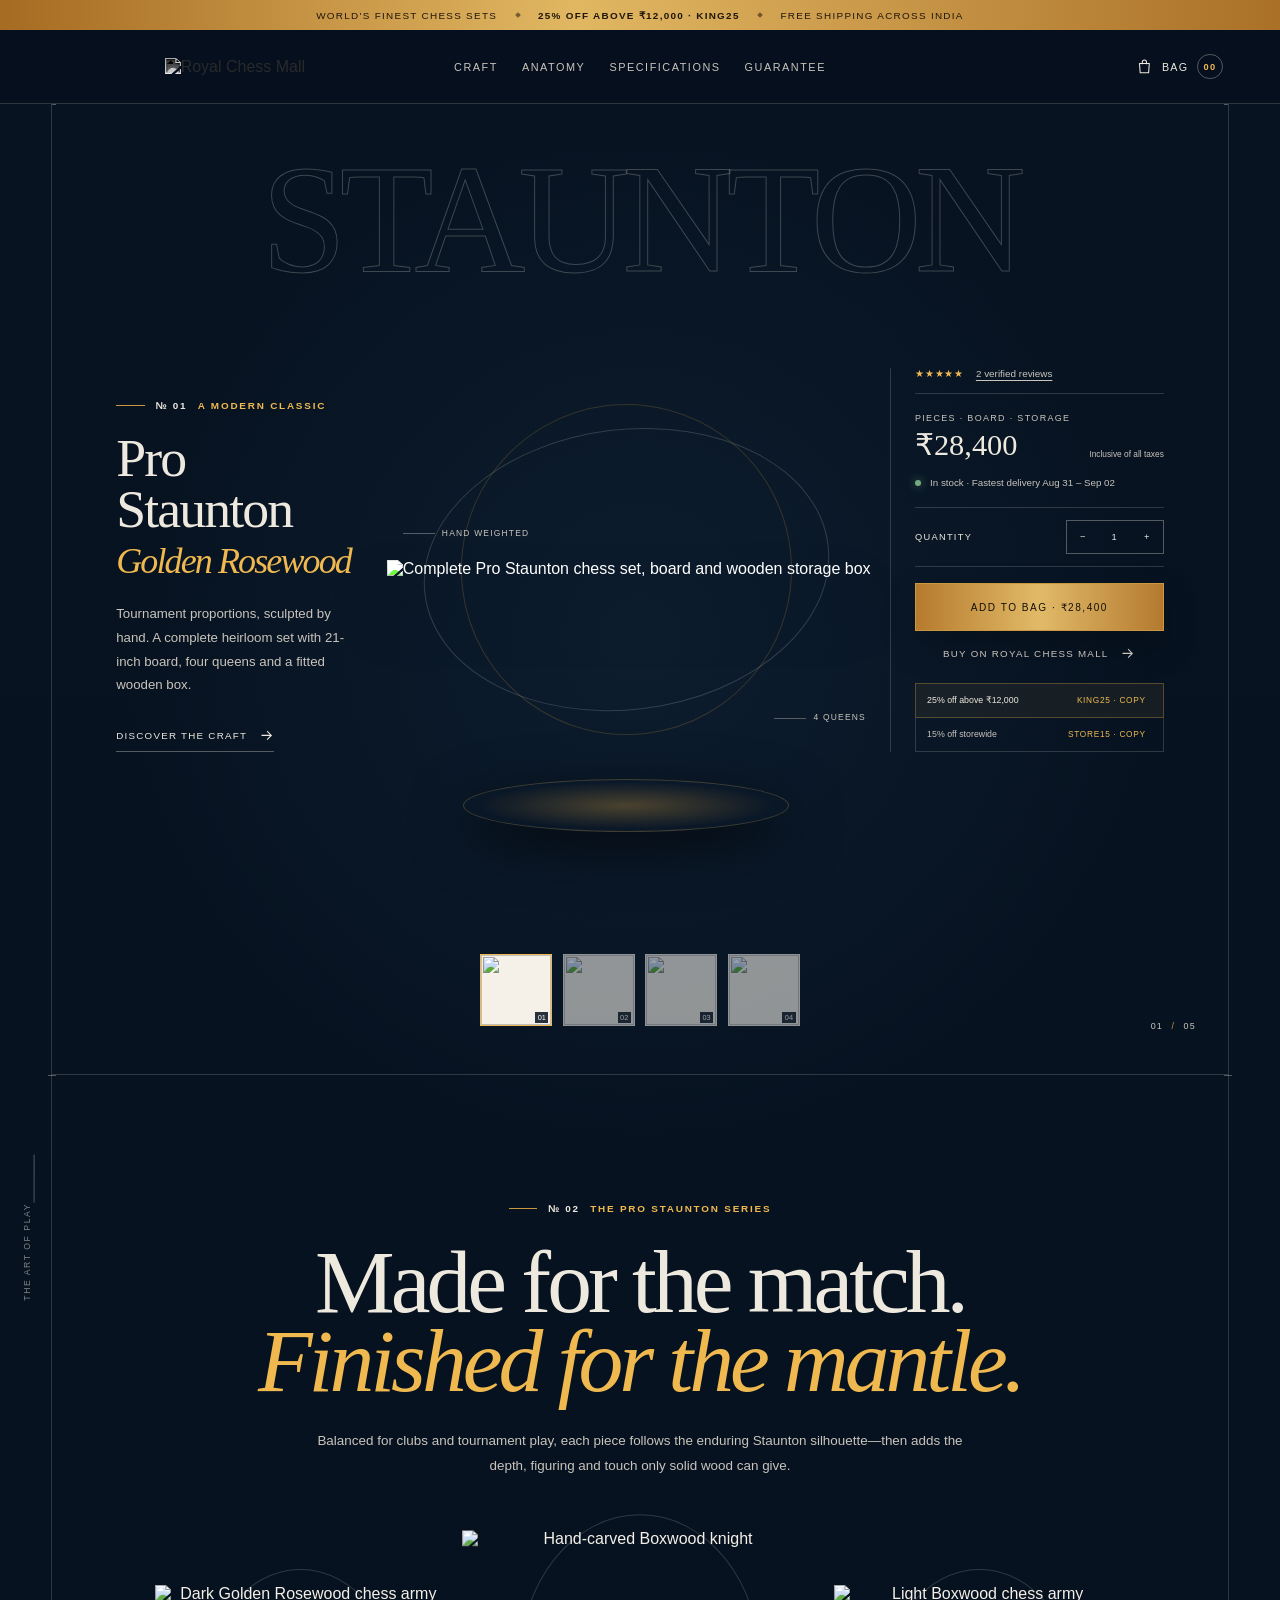
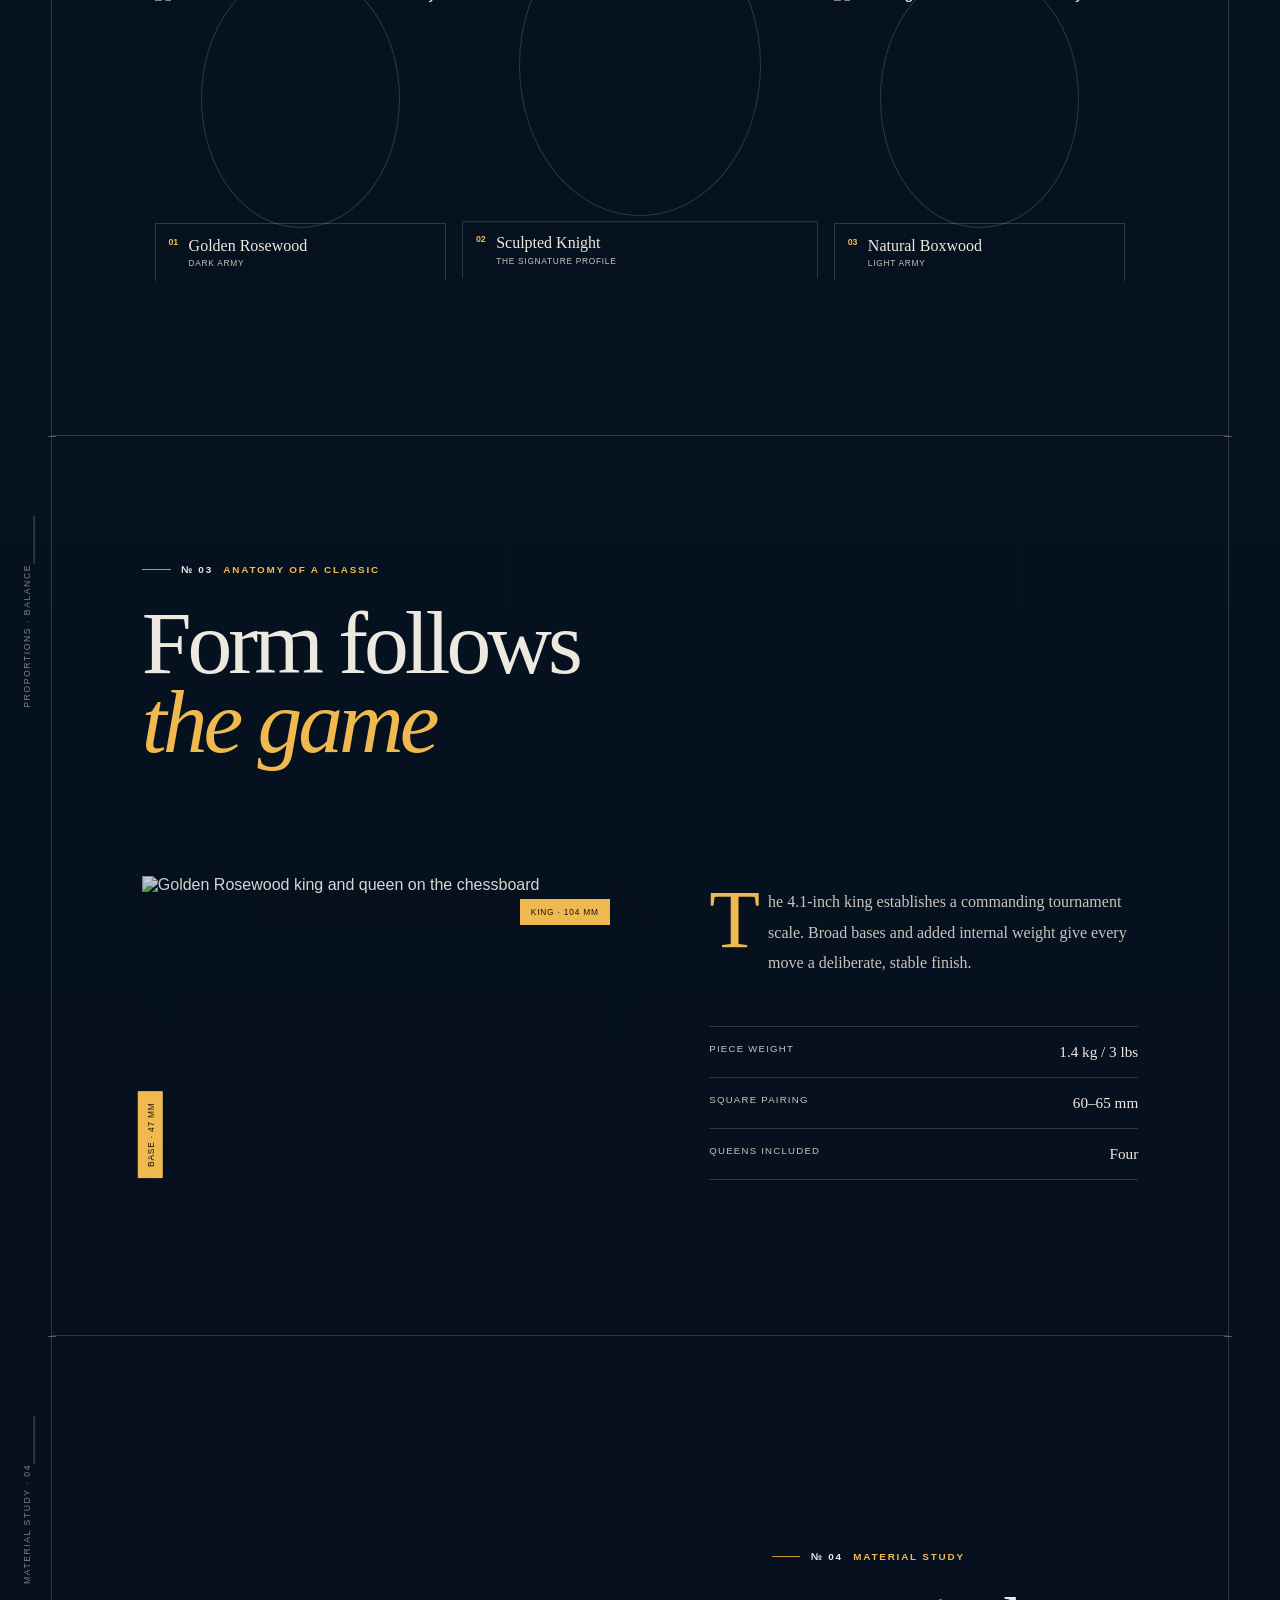
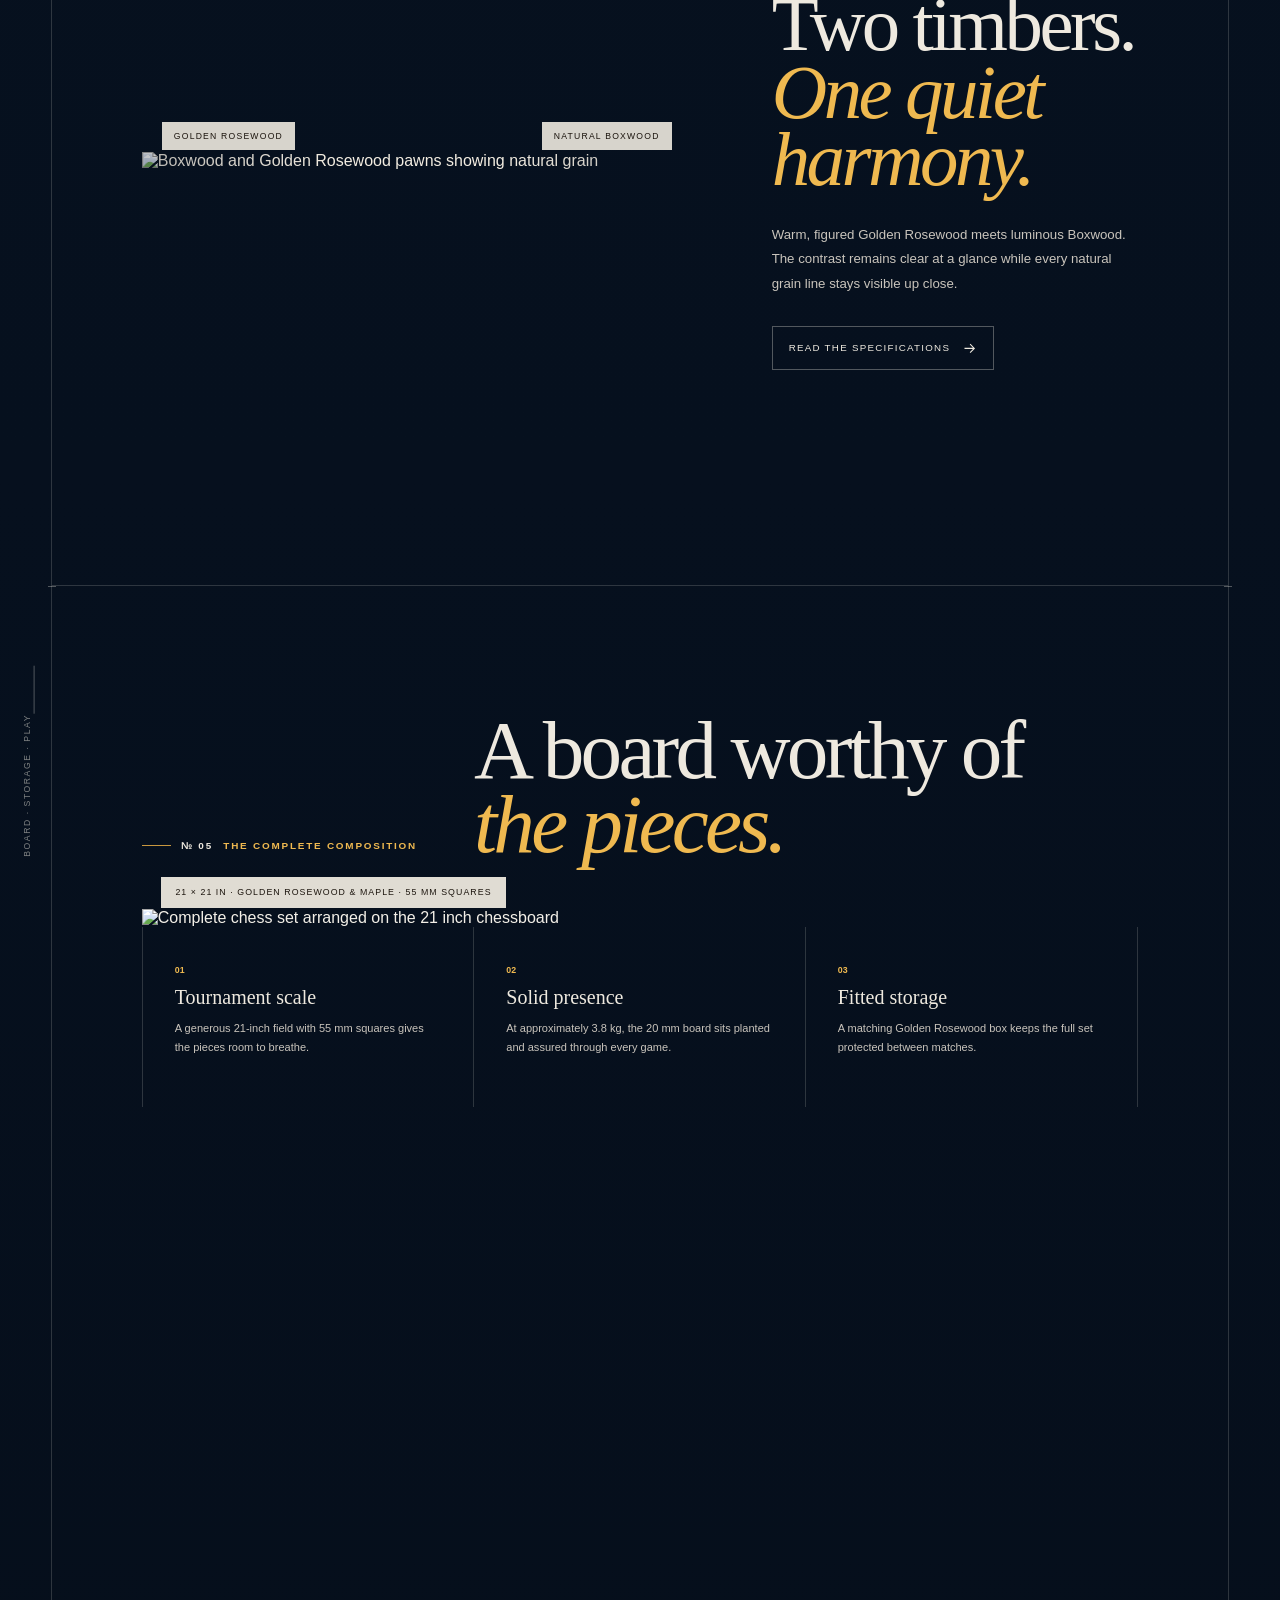
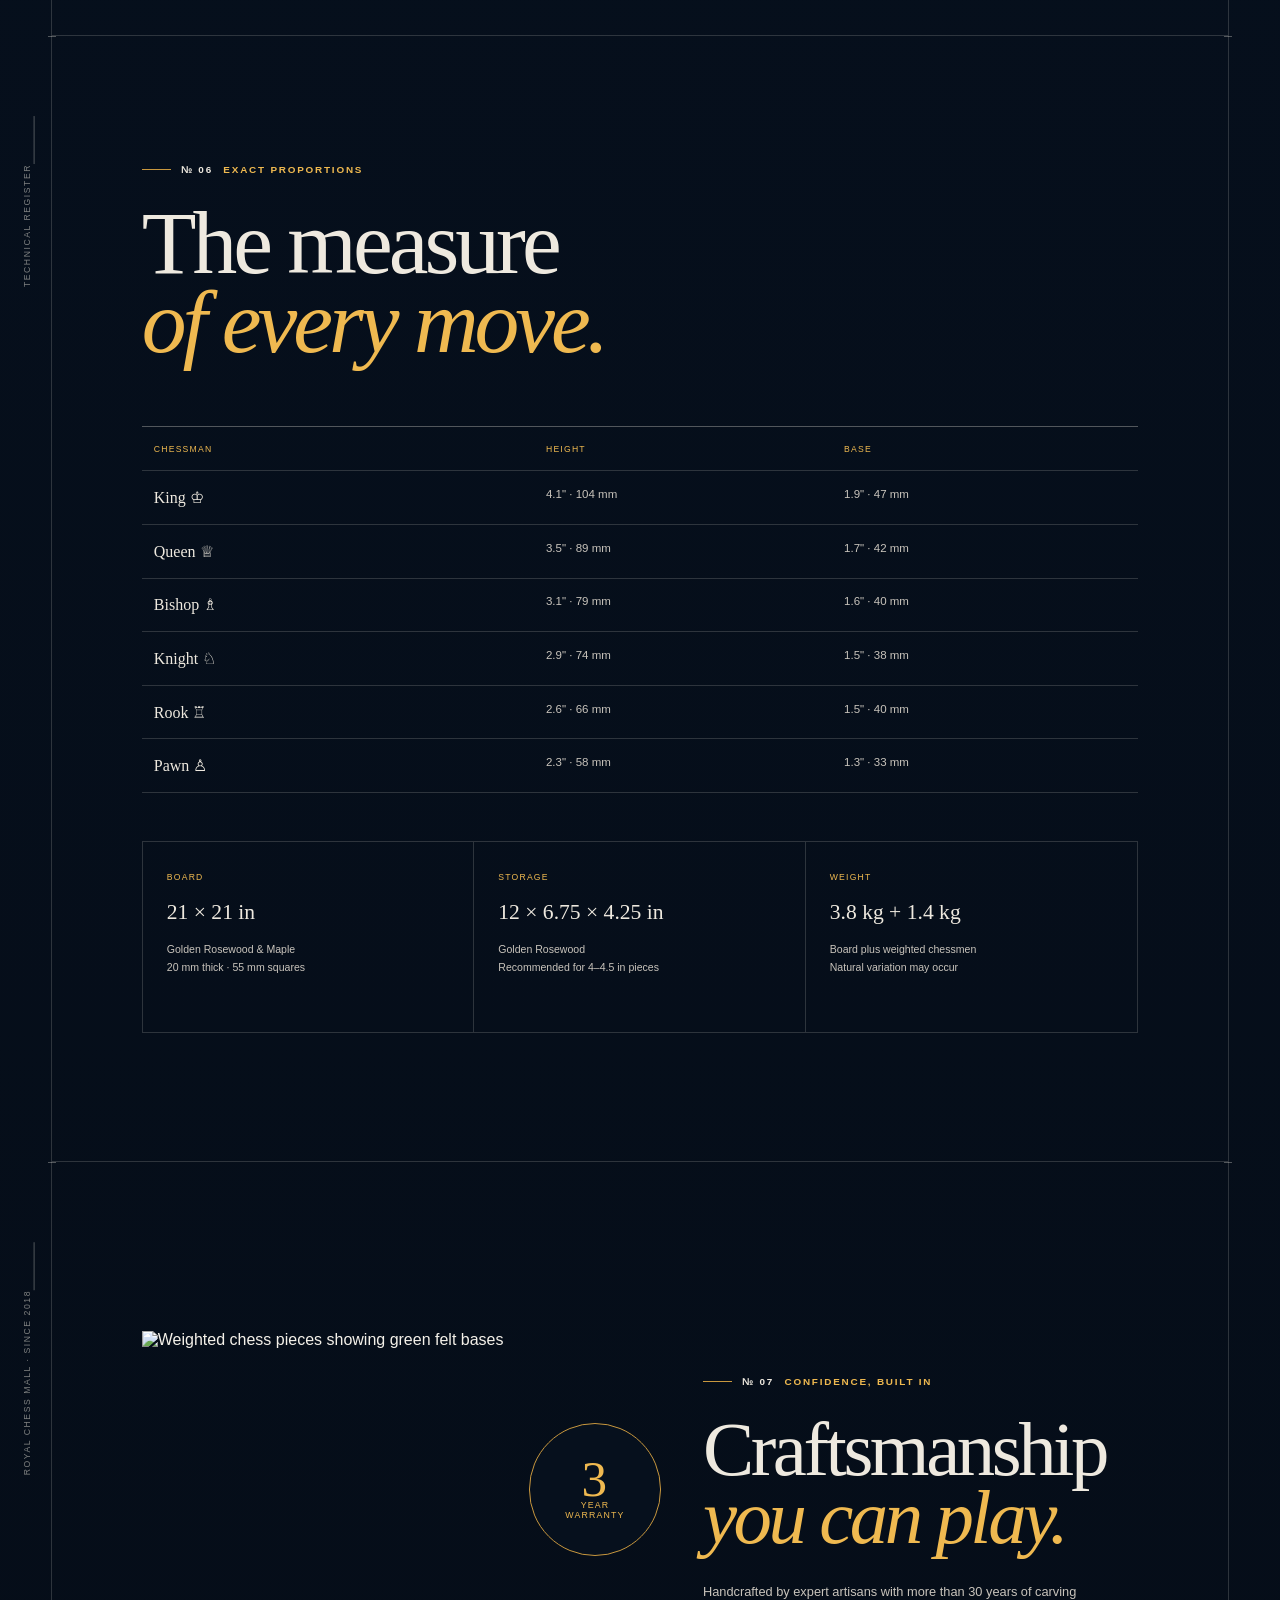
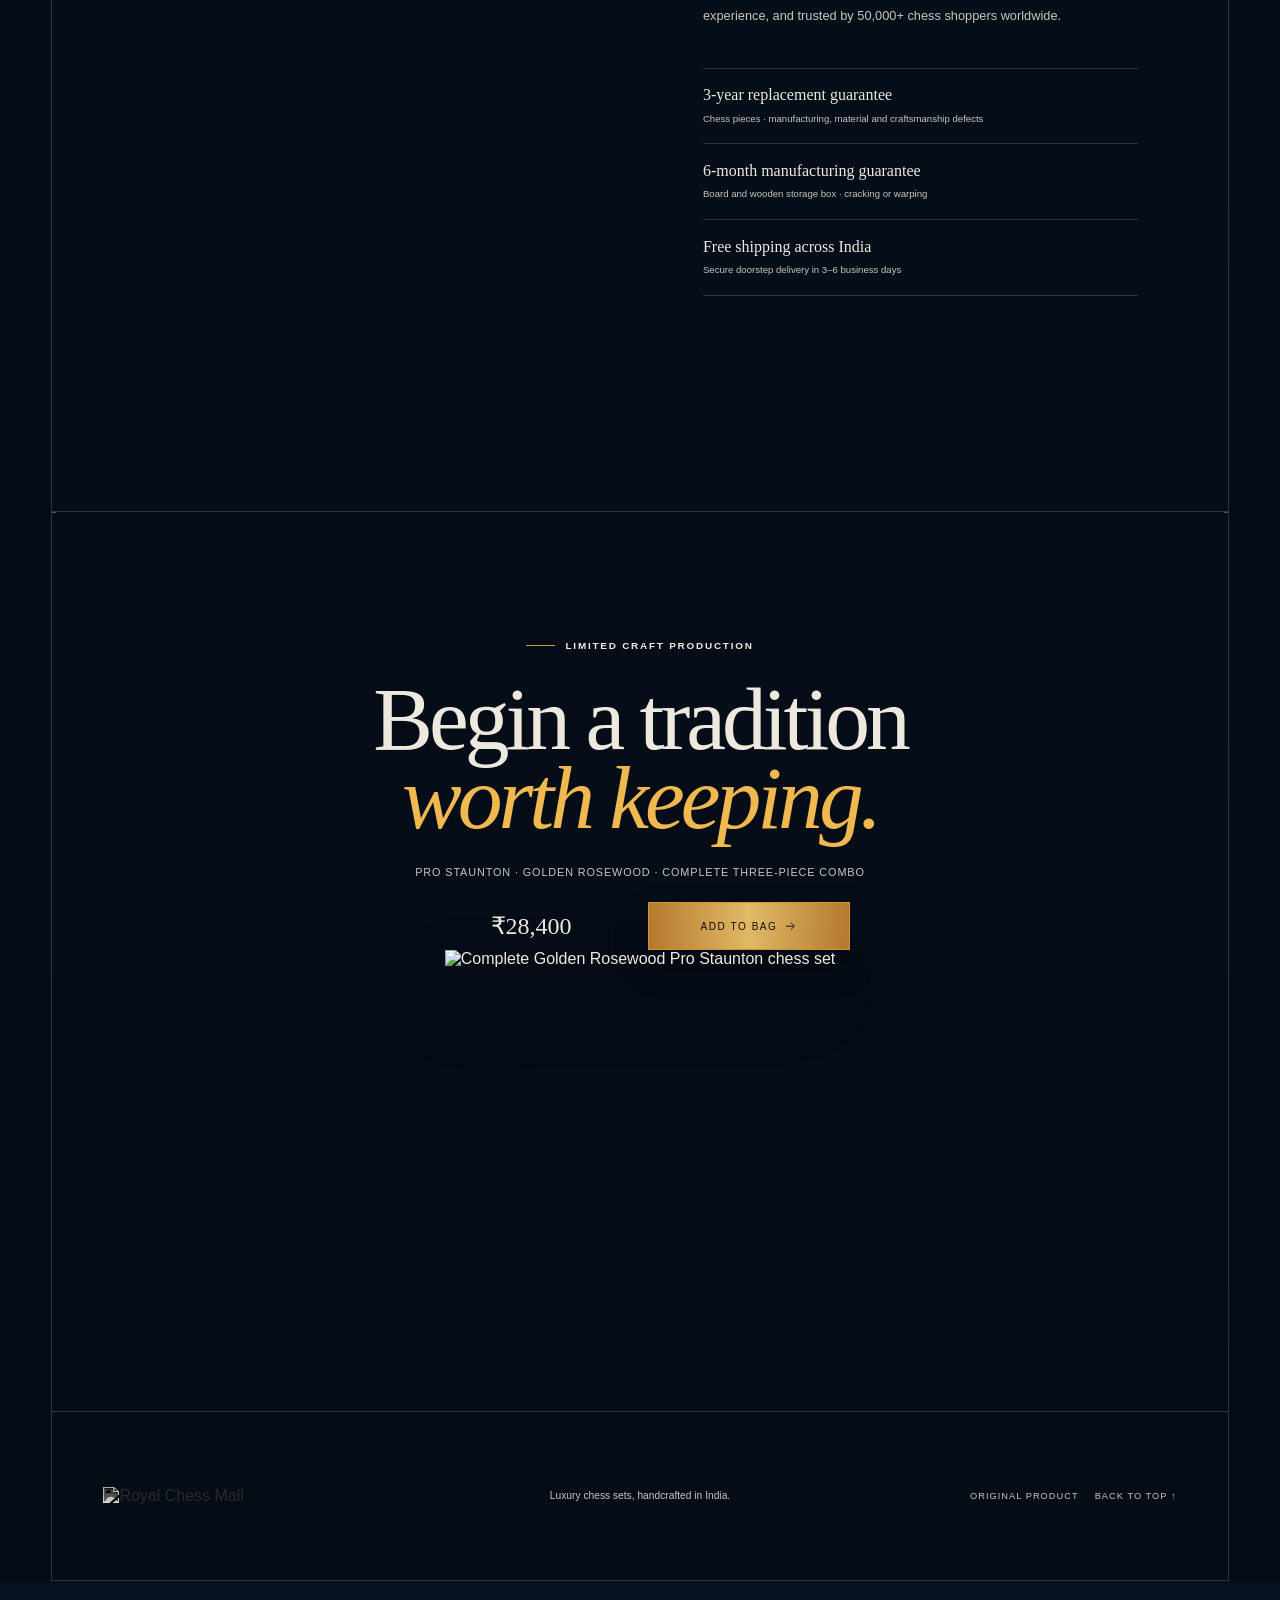
==== royal-chess-pro-staunton/index.html @ b7e224ff "Publish Royal Chess Mall Pro Staunton PDP" ====
<!doctype html>
<html lang="en">
<head>
  <meta charset="utf-8" />
  <meta name="viewport" content="width=device-width, initial-scale=1" />
  <meta name="theme-color" content="#06101e" />
  <meta name="description" content="Explore the 4.1-inch Pro Staunton Golden Rosewood chess set, complete with a 21-inch board and matching wooden storage box." />
  <title>Royal Chess Mall — Pro Staunton PDP</title>
  <link rel="icon" href="https://royalchessmall.in/cdn/shop/files/RCM_CM_Black_300x_without_Tagline_x320.png?v=1754475216" />
  <link rel="stylesheet" href="./style.css" />
</head>
<body><link rel="preload" as="image" href="https://royalchessmall.in/cdn/shop/files/RCM_CM_Black_300x_without_Tagline_x320.png?v=1754475216"/><link rel="preload" as="image" href="https://royalchessmall.in/cdn/shop/files/000_bcf6da76-f0d4-4659-bb63-c9f77da764b0_1800x1800.jpg?v=1757314613"/><link rel="preload" as="image" href="https://royalchessmall.in/cdn/shop/files/0_8064b6ba-6b70-450d-adad-ada65e814c35_1800x1800.jpg?v=1757314613"/><link rel="preload" as="image" href="https://royalchessmall.in/cdn/shop/files/1_e6f4eb4f-ec65-4a94-89a3-6464d44bbf40_1800x1800.jpg?v=1757314613"/><link rel="preload" as="image" href="https://royalchessmall.in/cdn/shop/files/4_9b3078ef-4e6b-4e6c-8568-b50df0fa7dc6_1800x1800.jpg?v=1757314613"/><link rel="preload" as="image" href="https://royalchessmall.in/cdn/shop/files/3_0d47ffba-3173-4c47-99a9-da5671f08fd6_1800x1800.jpg?v=1757314613"/><link rel="preload" as="image" href="https://royalchessmall.in/cdn/shop/files/7_b3a7f1d5-9c52-4dd2-b94d-40ac098f8f34_1800x1800.jpg?v=1757314613"/><link rel="preload" as="image" href="https://royalchessmall.in/cdn/shop/files/6_7d2bd206-f90f-42a3-87f0-4cb2db5abb00_1800x1800.jpg?v=1757314613"/><link rel="preload" as="image" href="https://royalchessmall.in/cdn/shop/files/20_6a907814-16fc-4e29-bf4b-9749544eee07_1800x1800.jpg?v=1757314613"/><main><section aria-label="Notifications alt+T" tabindex="-1" aria-live="polite" aria-relevant="additions text" aria-atomic="false" data-react-aria-top-layer="true"></section><div class="offer-strip"><span>World&#x27;s finest chess sets</span><span class="offer-diamond"></span><strong>25% off above ₹12,000 · KING25</strong><span class="offer-diamond"></span><span>Free shipping across India</span></div><header class="site-header"><button class="icon-button mobile-menu" aria-label="Toggle menu"><svg viewBox="0 0 24 24" aria-hidden="true"><path d="M4 7h16M4 12h16M4 17h16"></path></svg></button><a href="https://royalchessmall.in/collections/best-sellers/products/4-1-pro-staunton-weighted-wooden-chess-pieces-with-21-board-wooden-storage-box-golden-rosewood" target="_blank" rel="noreferrer" class="brand" aria-label="Royal Chess Mall home"><img src="https://royalchessmall.in/cdn/shop/files/RCM_CM_Black_300x_without_Tagline_x320.png?v=1754475216" alt="Royal Chess Mall"/></a><nav class="site-nav" aria-label="Primary navigation"><a href="#craft">Craft</a><a href="#anatomy">Anatomy</a><a href="#specifications">Specifications</a><a href="#guarantee">Guarantee</a></nav><button class="bag-button" aria-label="Bag with 0 items"><svg viewBox="0 0 24 24" aria-hidden="true"><path d="M5 8h14l-1 13H6L5 8Z"></path><path d="M9 9V6a3 3 0 0 1 6 0v3"></path></svg><span>Bag</span><b>00</b></button></header><section class="hero editorial-frame" aria-labelledby="product-title"><div class="vertical-label">Pro Staunton · Series 4.1</div><div class="hero-word" aria-hidden="true">STAUNTON</div><div class="hero-left" data-reveal="true"><p class="eyebrow"><span>№ 01</span> A modern classic</p><h1 id="product-title">Pro Staunton<em>Golden Rosewood</em></h1><p class="hero-intro">Tournament proportions, sculpted by hand. A complete heirloom set with 21-inch board, four queens and a fitted wooden box.</p><a class="text-link" href="#craft">Discover the craft <svg viewBox="0 0 24 24" aria-hidden="true"><path d="M5 12h13M13 6l6 6-6 6"></path></svg></a></div><div class="hero-stage" data-reveal="true"><div class="orbit orbit-one"></div><div class="orbit orbit-two"></div><img class="hero-product" src="https://royalchessmall.in/cdn/shop/files/000_bcf6da76-f0d4-4659-bb63-c9f77da764b0_1800x1800.jpg?v=1757314613" alt="Complete Pro Staunton chess set, board and wooden storage box"/><div class="stage-disc"></div><div class="hero-marker marker-a">Hand weighted</div><div class="hero-marker marker-b">4 queens</div></div><aside class="buy-panel" data-reveal="true"><div class="rating-row"><span>★★★★★</span><a href="#guarantee">2 verified reviews</a></div><p class="product-kicker">Pieces · Board · Storage</p><div class="price-row"><strong>₹28,400</strong><span>Inclusive of all taxes</span></div><p class="delivery-note"><i></i> In stock · Fastest delivery Aug 31 – Sep 02</p><div class="quantity-row"><span>Quantity</span><div class="stepper" aria-label="Quantity selector"><button aria-label="Decrease quantity">−</button><output aria-live="polite">1</output><button aria-label="Increase quantity">+</button></div></div><button data-slot="button" data-variant="default" data-size="default" class="inline-flex shrink-0 items-center justify-center gap-2 rounded-md text-sm font-medium whitespace-nowrap transition-all outline-none focus-visible:border-ring focus-visible:ring-[3px] focus-visible:ring-ring/50 disabled:pointer-events-none disabled:opacity-50 aria-invalid:border-destructive aria-invalid:ring-destructive/20 dark:aria-invalid:ring-destructive/40 [&amp;_svg]:pointer-events-none [&amp;_svg]:shrink-0 [&amp;_svg:not([class*=&#x27;size-&#x27;])]:size-4 bg-primary text-primary-foreground hover:bg-primary/90 h-9 px-4 py-2 has-[&gt;svg]:px-3 add-button">Add to bag · ₹28,400</button><a class="buy-now" href="https://royalchessmall.in/collections/best-sellers/products/4-1-pro-staunton-weighted-wooden-chess-pieces-with-21-board-wooden-storage-box-golden-rosewood" target="_blank" rel="noreferrer">Buy on Royal Chess Mall <svg viewBox="0 0 24 24" aria-hidden="true"><path d="M5 12h13M13 6l6 6-6 6"></path></svg></a><div class="offer-card"><span>25% off above ₹12,000</span><button>KING25 · Copy</button></div><div class="offer-card muted"><span>15% off storewide</span><button>STORE15 · Copy</button></div></aside><div class="gallery-rail" data-reveal="true"><button class="gallery-thumb active" aria-label="View image 1" aria-pressed="true"><img src="https://royalchessmall.in/cdn/shop/files/000_bcf6da76-f0d4-4659-bb63-c9f77da764b0_1800x1800.jpg?v=1757314613" alt=""/><span>01</span></button><button class="gallery-thumb" aria-label="View image 2" aria-pressed="false"><img src="https://royalchessmall.in/cdn/shop/files/0_8064b6ba-6b70-450d-adad-ada65e814c35_1800x1800.jpg?v=1757314613" alt=""/><span>02</span></button><button class="gallery-thumb" aria-label="View image 3" aria-pressed="false"><img src="https://royalchessmall.in/cdn/shop/files/1_e6f4eb4f-ec65-4a94-89a3-6464d44bbf40_1800x1800.jpg?v=1757314613" alt=""/><span>03</span></button><button class="gallery-thumb" aria-label="View image 4" aria-pressed="false"><img src="https://royalchessmall.in/cdn/shop/files/4_9b3078ef-4e6b-4e6c-8568-b50df0fa7dc6_1800x1800.jpg?v=1757314613" alt=""/><span>04</span></button></div><div class="hero-index">01 <span>/</span> 05</div></section><section class="statement-section editorial-frame" id="craft"><div class="vertical-label">The Art of Play</div><p class="eyebrow centered" data-reveal="true"><span>№ 02</span> The Pro Staunton Series</p><h2 data-reveal="true">Made for the match.<br/><em>Finished for the mantle.</em></h2><p class="statement-copy" data-reveal="true">Balanced for clubs and tournament play, each piece follows the enduring Staunton silhouette—then adds the depth, figuring and touch only solid wood can give.</p><div class="piece-triptych" data-reveal="true"><figure><img src="https://royalchessmall.in/cdn/shop/files/0_8064b6ba-6b70-450d-adad-ada65e814c35_1800x1800.jpg?v=1757314613" alt="Dark Golden Rosewood chess army"/><figcaption><b>01</b><span>Golden Rosewood</span><small>Dark army</small></figcaption></figure><figure class="featured"><img src="https://royalchessmall.in/cdn/shop/files/3_0d47ffba-3173-4c47-99a9-da5671f08fd6_1800x1800.jpg?v=1757314613" alt="Hand-carved Boxwood knight"/><figcaption><b>02</b><span>Sculpted Knight</span><small>The signature profile</small></figcaption></figure><figure><img src="https://royalchessmall.in/cdn/shop/files/1_e6f4eb4f-ec65-4a94-89a3-6464d44bbf40_1800x1800.jpg?v=1757314613" alt="Light Boxwood chess army"/><figcaption><b>03</b><span>Natural Boxwood</span><small>Light army</small></figcaption></figure></div></section><section class="anatomy-section editorial-frame" id="anatomy"><div class="vertical-label">Proportions · Balance</div><div class="section-title" data-reveal="true"><p class="eyebrow"><span>№ 03</span> Anatomy of a classic</p><h2>Form follows <em>the game</em></h2></div><div class="anatomy-visual" data-reveal="true"><img src="https://royalchessmall.in/cdn/shop/files/7_b3a7f1d5-9c52-4dd2-b94d-40ac098f8f34_1800x1800.jpg?v=1757314613" alt="Golden Rosewood king and queen on the chessboard"/><span class="measure measure-top">King · 104 mm</span><span class="measure measure-side">Base · 47 mm</span></div><div class="anatomy-copy" data-reveal="true"><p class="drop-cap">The 4.1-inch king establishes a commanding tournament scale. Broad bases and added internal weight give every move a deliberate, stable finish.</p><dl><div><dt>Piece weight</dt><dd>1.4 kg / 3 lbs</dd></div><div><dt>Square pairing</dt><dd>60–65 mm</dd></div><div><dt>Queens included</dt><dd>Four</dd></div></dl></div></section><section class="material-section editorial-frame"><div class="vertical-label">Material Study · 04</div><div class="material-image" data-reveal="true"><img src="https://royalchessmall.in/cdn/shop/files/6_7d2bd206-f90f-42a3-87f0-4cb2db5abb00_1800x1800.jpg?v=1757314613" alt="Boxwood and Golden Rosewood pawns showing natural grain"/><span>Golden Rosewood</span><span>Natural Boxwood</span></div><div class="material-copy" data-reveal="true"><p class="eyebrow"><span>№ 04</span> Material study</p><h2>Two timbers.<br/><em>One quiet harmony.</em></h2><p>Warm, figured Golden Rosewood meets luminous Boxwood. The contrast remains clear at a glance while every natural grain line stays visible up close.</p><a href="#specifications" class="outline-link">Read the specifications <svg viewBox="0 0 24 24" aria-hidden="true"><path d="M5 12h13M13 6l6 6-6 6"></path></svg></a></div></section><section class="board-section editorial-frame"><div class="vertical-label">Board · Storage · Play</div><div class="board-heading" data-reveal="true"><p class="eyebrow"><span>№ 05</span> The complete composition</p><h2>A board worthy of <em>the pieces.</em></h2></div><figure class="board-visual" data-reveal="true"><img src="https://royalchessmall.in/cdn/shop/files/4_9b3078ef-4e6b-4e6c-8568-b50df0fa7dc6_1800x1800.jpg?v=1757314613" alt="Complete chess set arranged on the 21 inch chessboard"/><figcaption>21 × 21 in · Golden Rosewood &amp; Maple · 55 mm squares</figcaption></figure><div class="board-notes" data-reveal="true"><article><b>01</b><h3>Tournament scale</h3><p>A generous 21-inch field with 55 mm squares gives the pieces room to breathe.</p></article><article><b>02</b><h3>Solid presence</h3><p>At approximately 3.8 kg, the 20 mm board sits planted and assured through every game.</p></article><article><b>03</b><h3>Fitted storage</h3><p>A matching Golden Rosewood box keeps the full set protected between matches.</p></article></div></section><section class="spec-section editorial-frame" id="specifications"><div class="vertical-label">Technical Register</div><div class="section-title" data-reveal="true"><p class="eyebrow"><span>№ 06</span> Exact proportions</p><h2>The measure<br/><em>of every move.</em></h2></div><div class="dimension-table" data-reveal="true"><div class="table-row table-head"><span>Chessman</span><span>Height</span><span>Base</span></div><div class="table-row"><strong>King ♔</strong><span>4.1&quot; · 104 mm</span><span>1.9&quot; · 47 mm</span></div><div class="table-row"><strong>Queen ♕</strong><span>3.5&quot; · 89 mm</span><span>1.7&quot; · 42 mm</span></div><div class="table-row"><strong>Bishop ♗</strong><span>3.1&quot; · 79 mm</span><span>1.6&quot; · 40 mm</span></div><div class="table-row"><strong>Knight ♘</strong><span>2.9&quot; · 74 mm</span><span>1.5&quot; · 38 mm</span></div><div class="table-row"><strong>Rook ♖</strong><span>2.6&quot; · 66 mm</span><span>1.5&quot; · 40 mm</span></div><div class="table-row"><strong>Pawn ♙</strong><span>2.3&quot; · 58 mm</span><span>1.3&quot; · 33 mm</span></div></div><div class="spec-cards" data-reveal="true"><article><span>Board</span><strong>21 × 21 in</strong><p>Golden Rosewood &amp; Maple<br/>20 mm thick · 55 mm squares</p></article><article><span>Storage</span><strong>12 × 6.75 × 4.25 in</strong><p>Golden Rosewood<br/>Recommended for 4–4.5 in pieces</p></article><article><span>Weight</span><strong>3.8 kg + 1.4 kg</strong><p>Board plus weighted chessmen<br/>Natural variation may occur</p></article></div></section><section class="guarantee-section editorial-frame" id="guarantee"><div class="vertical-label">Royal Chess Mall · Since 2018</div><div class="guarantee-visual" data-reveal="true"><img src="https://royalchessmall.in/cdn/shop/files/20_6a907814-16fc-4e29-bf4b-9749544eee07_1800x1800.jpg?v=1757314613" alt="Weighted chess pieces showing green felt bases"/><div class="guarantee-seal"><span>3</span> year<br/>warranty</div></div><div class="guarantee-copy" data-reveal="true"><p class="eyebrow"><span>№ 07</span> Confidence, built in</p><h2>Craftsmanship<br/><em>you can play.</em></h2><p>Handcrafted by expert artisans with more than 30 years of carving experience, and trusted by 50,000+ chess shoppers worldwide.</p><ul><li><b>3-year replacement guarantee</b><span>Chess pieces · manufacturing, material and craftsmanship defects</span></li><li><b>6-month manufacturing guarantee</b><span>Board and wooden storage box · cracking or warping</span></li><li><b>Free shipping across India</b><span>Secure doorstep delivery in 3–6 business days</span></li></ul></div></section><section class="final-cta editorial-frame" data-reveal="true"><div class="vertical-label">Your Move · 08</div><p class="eyebrow centered"><span>Limited craft production</span></p><h2>Begin a tradition<br/><em>worth keeping.</em></h2><p>Pro Staunton · Golden Rosewood · Complete three-piece combo</p><div class="final-buy-row"><strong>₹28,400</strong><button data-slot="button" data-variant="default" data-size="default" class="inline-flex shrink-0 items-center justify-center gap-2 rounded-md text-sm font-medium whitespace-nowrap transition-all outline-none focus-visible:border-ring focus-visible:ring-[3px] focus-visible:ring-ring/50 disabled:pointer-events-none disabled:opacity-50 aria-invalid:border-destructive aria-invalid:ring-destructive/20 dark:aria-invalid:ring-destructive/40 [&amp;_svg]:pointer-events-none [&amp;_svg]:shrink-0 [&amp;_svg:not([class*=&#x27;size-&#x27;])]:size-4 bg-primary text-primary-foreground hover:bg-primary/90 h-9 px-4 py-2 has-[&gt;svg]:px-3 add-button light">Add to bag <svg viewBox="0 0 24 24" aria-hidden="true"><path d="M5 12h13M13 6l6 6-6 6"></path></svg></button></div><img src="https://royalchessmall.in/cdn/shop/files/000_bcf6da76-f0d4-4659-bb63-c9f77da764b0_1800x1800.jpg?v=1757314613" alt="Complete Golden Rosewood Pro Staunton chess set"/></section><footer><img src="https://royalchessmall.in/cdn/shop/files/RCM_CM_Black_300x_without_Tagline_x320.png?v=1754475216" alt="Royal Chess Mall"/><p>Luxury chess sets, handcrafted in India.</p><div><a href="https://royalchessmall.in/collections/best-sellers/products/4-1-pro-staunton-weighted-wooden-chess-pieces-with-21-board-wooden-storage-box-golden-rosewood" target="_blank" rel="noreferrer">Original product</a><a href="#product-title">Back to top ↑</a></div></footer><div class="sticky-buy" aria-label="Sticky purchase bar"><div><small>Pro Staunton · Golden Rosewood</small><strong>₹28,400</strong></div><button data-slot="button" data-variant="default" data-size="default" class="inline-flex shrink-0 items-center justify-center gap-2 rounded-md text-sm font-medium whitespace-nowrap transition-all outline-none focus-visible:border-ring focus-visible:ring-[3px] focus-visible:ring-ring/50 disabled:pointer-events-none disabled:opacity-50 aria-invalid:border-destructive aria-invalid:ring-destructive/20 dark:aria-invalid:ring-destructive/40 [&amp;_svg]:pointer-events-none [&amp;_svg]:shrink-0 [&amp;_svg:not([class*=&#x27;size-&#x27;])]:size-4 bg-primary text-primary-foreground hover:bg-primary/90 h-9 px-4 py-2 has-[&gt;svg]:px-3 add-button">Add to bag</button></div></main><script src="./app.js"></script></body>
</html>
---- royal-chess-pro-staunton/style.css ----
:root {
  --ink: #06101e;
  --ink-soft: #0a1626;
  --paper: #eee9df;
  --paper-soft: #c9c4bc;
  --gold: #c8973e;
  --gold-bright: #efb950;
  --wood: #8d4a2c;
  --line: rgba(228, 225, 216, 0.18);
  --line-strong: rgba(228, 225, 216, 0.34);
  --hero-shift: 0px;
}

* { box-sizing: border-box; }
html { scroll-behavior: smooth; background: var(--ink); }
body {
  margin: 0;
  background: radial-gradient(circle at 50% 8%, rgba(25, 49, 73, .34), transparent 32rem), linear-gradient(180deg, #071321 0%, var(--ink) 46%, #050c16 100%);
  color: var(--paper);
  font-family: Arial, Helvetica, sans-serif;
  overflow-x: hidden;
}
button, a { -webkit-tap-highlight-color: transparent; }
button { font: inherit; }
a { color: inherit; text-decoration: none; }
svg { width: 1.05rem; fill: none; stroke: currentColor; stroke-width: 1.5; }
main { min-height: 100vh; }

.offer-strip { min-height: 30px; display: flex; align-items: center; justify-content: center; gap: 1.15rem; padding: .42rem 1rem; color: #21160b; background: linear-gradient(90deg, #a66b22, #e1b762 45%, #aa7028); font-size: .62rem; letter-spacing: .13em; text-transform: uppercase; }
.offer-diamond { width: 4px; height: 4px; background: currentColor; transform: rotate(45deg); opacity: .55; }
.site-header { position: sticky; top: 0; z-index: 50; height: 74px; display: grid; grid-template-columns: 1fr auto 1fr; align-items: center; padding: 0 clamp(1rem, 4vw, 4rem); background: rgba(6, 16, 30, .86); border-bottom: 1px solid var(--line); backdrop-filter: blur(18px); }
.brand { display: flex; justify-content: center; }
.brand img, footer img { width: 176px; filter: invert(1) grayscale(1) brightness(2); opacity: .92; }
.site-nav { display: flex; justify-content: flex-start; gap: 1.5rem; }
.site-nav a { font-size: .68rem; text-transform: uppercase; letter-spacing: .14em; color: var(--paper-soft); transition: color .25s; }
.site-nav a:hover { color: var(--gold-bright); }
.bag-button, .icon-button { background: transparent; border: 0; color: var(--paper); cursor: pointer; }
.bag-button { justify-self: end; display: inline-flex; align-items: center; gap: .55rem; font-size: .67rem; text-transform: uppercase; letter-spacing: .12em; }
.bag-button b { display: grid; place-items: center; min-width: 1.6rem; height: 1.6rem; border: 1px solid var(--line-strong); border-radius: 50%; color: var(--gold-bright); font-size: .58rem; }
.mobile-menu { display: none; }

.editorial-frame { width: min(1400px, calc(100% - clamp(1.5rem, 8vw, 8rem))); margin-inline: auto; position: relative; border-inline: 1px solid var(--line); }
.editorial-frame::before, .editorial-frame::after { content: ""; position: absolute; top: 0; width: 8px; height: 1px; background: var(--line-strong); }
.editorial-frame::before { left: -4px; }
.editorial-frame::after { right: -4px; }
.vertical-label { position: absolute; left: -2rem; top: 5rem; writing-mode: vertical-rl; transform: rotate(180deg); font: 500 .54rem/1 Arial, sans-serif; color: rgba(238, 233, 223, .52); letter-spacing: .18em; text-transform: uppercase; }
.vertical-label::after { content: ""; display: inline-block; width: 1px; height: 3rem; background: var(--line-strong); margin-block-start: .85rem; }
.eyebrow { display: flex; align-items: center; gap: .65rem; color: var(--gold-bright); font-size: .62rem; font-weight: 600; letter-spacing: .18em; text-transform: uppercase; }
.eyebrow span { color: var(--paper); }
.eyebrow::before { content: ""; width: 1.8rem; height: 1px; background: var(--gold); }
.eyebrow.centered { justify-content: center; }
h1, h2, h3, p { margin-top: 0; }
h1, h2 { font-family: Georgia, "Times New Roman", serif; font-weight: 400; }
h1 em, h2 em { display: block; color: var(--gold-bright); font-weight: 400; }
[data-reveal] { opacity: 0; transform: translateY(42px); transition: opacity .9s cubic-bezier(.2,.75,.2,1), transform .9s cubic-bezier(.2,.75,.2,1); }
[data-reveal].is-visible { opacity: 1; transform: translateY(0); }
.hero-stage[data-reveal] { transform: translateY(58px) scale(.95); }
.hero-stage[data-reveal].is-visible { transform: translateY(0) scale(1); }

.hero { min-height: 970px; display: grid; grid-template-columns: minmax(220px, .72fr) minmax(400px, 1.4fr) minmax(260px, .8fr); grid-template-rows: 1fr auto; align-items: center; gap: 1.5rem; padding: 7.5rem clamp(1.5rem, 5vw, 5.5rem) 3rem; overflow: hidden; }
.hero-word { position: absolute; z-index: 0; top: 3.5rem; left: 50%; transform: translateX(-50%); font: 400 clamp(5.7rem, 12vw, 11rem)/.78 Georgia, serif; letter-spacing: -.045em; color: transparent; -webkit-text-stroke: 1px rgba(238, 233, 223, .24); white-space: nowrap; pointer-events: none; }
.hero-left, .buy-panel { position: relative; z-index: 3; }
.hero-left { align-self: start; margin-top: 11rem; }
.hero-left h1 { font-size: clamp(2.4rem, 4.2vw, 4.65rem); line-height: .95; letter-spacing: -.035em; margin: 1.35rem 0 1.5rem; }
.hero-left h1 em { font-size: .67em; margin-top: .55rem; }
.hero-intro { max-width: 27rem; color: var(--paper-soft); font: .83rem/1.8 Arial, sans-serif; }
.text-link, .outline-link, .buy-now { display: inline-flex; align-items: center; gap: .65rem; color: var(--paper); text-transform: uppercase; letter-spacing: .13em; font-size: .61rem; }
.text-link { margin-top: 1rem; padding-bottom: .5rem; border-bottom: 1px solid var(--line-strong); }
.text-link svg, .outline-link svg, .buy-now svg { transition: transform .25s ease; }
.text-link:hover svg, .outline-link:hover svg, .buy-now:hover svg { transform: translateX(4px); }
.hero-stage { position: relative; z-index: 2; align-self: center; min-height: 590px; display: grid; place-items: center; }
.hero-product { z-index: 3; width: min(680px, 47vw); max-height: 680px; object-fit: contain; transform: translateY(var(--hero-shift)); filter: drop-shadow(0 36px 32px rgba(0,0,0,.48)); transition: opacity .35s ease; }
.stage-disc { position: absolute; z-index: 1; bottom: 2rem; width: 68%; height: 9%; border-radius: 50%; background: radial-gradient(ellipse, rgba(198,146,56,.34), rgba(0,0,0,.04) 65%, transparent 72%); border: 1px solid rgba(206,158,76,.28); box-shadow: 0 16px 55px rgba(0,0,0,.6); }
.orbit { position: absolute; border: 1px solid var(--line); border-radius: 50%; pointer-events: none; }
.orbit-one { width: 85%; aspect-ratio: 1.45; transform: rotate(-7deg); }
.orbit-two { width: 69%; aspect-ratio: 1; transform: rotate(15deg); border-color: rgba(200,151,62,.22); }
.hero-marker { position: absolute; z-index: 5; font-size: .53rem; color: var(--paper-soft); letter-spacing: .14em; text-transform: uppercase; }
.hero-marker::before { content: ""; display: inline-block; width: 2rem; height: 1px; margin-right: .45rem; vertical-align: middle; background: var(--line-strong); }
.marker-a { left: 1rem; top: 43%; }
.marker-b { right: 0; bottom: 24%; }
.buy-panel { align-self: start; margin-top: 9rem; padding-left: 1.5rem; border-left: 1px solid var(--line); }
.rating-row { display: flex; gap: .75rem; align-items: center; padding-bottom: .9rem; border-bottom: 1px solid var(--line); font-size: .62rem; }
.rating-row span { color: var(--gold-bright); letter-spacing: .08em; }
.rating-row a { color: var(--paper-soft); text-decoration: underline; text-underline-offset: 3px; }
.product-kicker { margin: 1.15rem 0 .45rem; color: var(--paper-soft); font-size: .56rem; text-transform: uppercase; letter-spacing: .15em; }
.price-row { display: flex; align-items: flex-end; justify-content: space-between; gap: 1rem; }
.price-row strong { font: 400 1.9rem/1 Georgia, serif; }
.price-row span { max-width: 6rem; color: var(--paper-soft); font-size: .52rem; line-height: 1.45; }
.delivery-note { margin: 1rem 0; color: var(--paper-soft); font-size: .61rem; line-height: 1.5; }
.delivery-note i { display: inline-block; width: .38rem; height: .38rem; border-radius: 50%; margin-right: .4rem; background: #73ad7e; box-shadow: 0 0 10px rgba(115,173,126,.7); }
.quantity-row { display: flex; align-items: center; justify-content: space-between; border-block: 1px solid var(--line); padding: .75rem 0; font-size: .58rem; text-transform: uppercase; letter-spacing: .14em; }
.stepper { display: grid; grid-template-columns: 2rem 2rem 2rem; align-items: center; border: 1px solid var(--line-strong); }
.stepper button { border: 0; height: 2rem; color: var(--paper); background: transparent; cursor: pointer; }
.stepper output { text-align: center; color: var(--paper); }
.add-button { width: 100%; min-height: 48px; margin-top: 1rem; border-radius: 0 !important; border: 1px solid var(--gold) !important; color: #151009 !important; background: linear-gradient(90deg, #b67a2d, #e1ba68, #b47a2f) !important; font-size: .63rem !important; text-transform: uppercase; letter-spacing: .15em; box-shadow: 0 15px 35px rgba(0,0,0,.24); transition: filter .25s, transform .25s !important; }
.add-button:hover { filter: brightness(1.11); transform: translateY(-2px); }
.buy-now { width: 100%; justify-content: center; margin: .9rem 0 1.3rem; color: var(--paper-soft); }
.offer-card { display: flex; align-items: center; justify-content: space-between; gap: .6rem; padding: .65rem .7rem; border: 1px solid rgba(200,151,62,.36); background: rgba(200,151,62,.08); font-size: .55rem; }
.offer-card + .offer-card { border-top: 0; }
.offer-card button { border: 0; color: var(--gold-bright); background: transparent; cursor: pointer; font-size: .52rem; text-transform: uppercase; letter-spacing: .08em; }
.offer-card.muted { border-color: var(--line); background: transparent; color: var(--paper-soft); }
.gallery-rail { z-index: 6; grid-column: 1 / 4; display: flex; justify-content: center; gap: .65rem; padding-top: 1rem; }
.gallery-thumb { position: relative; width: 72px; height: 72px; padding: 0; overflow: hidden; border: 1px solid var(--line); background: #f5f1e9; cursor: pointer; opacity: .58; transition: opacity .25s, border-color .25s; }
.gallery-thumb img { width: 100%; height: 100%; object-fit: contain; }
.gallery-thumb span { position: absolute; right: 3px; bottom: 2px; padding: .05rem .16rem; color: #fff; background: rgba(6,16,30,.85); font-size: .46rem; }
.gallery-thumb.active, .gallery-thumb:hover { opacity: 1; border-color: var(--gold-bright); }
.hero-index { position: absolute; right: 2rem; bottom: 2.7rem; color: var(--paper-soft); font: .56rem Arial, sans-serif; letter-spacing: .13em; }
.hero-index span { color: var(--gold); margin-inline: .3rem; }

.statement-section { min-height: 920px; padding: 8rem clamp(2rem, 8vw, 8rem); text-align: center; border-top: 1px solid var(--line); }
.statement-section h2, .section-title h2, .material-copy h2, .board-heading h2, .guarantee-copy h2, .final-cta h2 { font-size: clamp(3.5rem, 7vw, 7.5rem); line-height: .88; letter-spacing: -.045em; margin: 1.8rem 0; }
.statement-copy { max-width: 42rem; margin: 0 auto 5rem; color: var(--paper-soft); font: .84rem/1.85 Arial, sans-serif; }
.piece-triptych { display: grid; grid-template-columns: 1fr 1.22fr 1fr; gap: 1rem; align-items: center; }
.piece-triptych figure { margin: 0; position: relative; }
.piece-triptych figure::before { content: ""; position: absolute; inset: -1rem 16% 18%; border: 1px solid var(--line); border-radius: 50%; pointer-events: none; }
.piece-triptych img { display: block; width: 100%; aspect-ratio: 1.22; object-fit: cover; object-position: center 68%; filter: saturate(.82) contrast(1.06); border-bottom: 1px solid var(--line); }
.piece-triptych .featured { transform: translateY(-1.8rem); }
.piece-triptych figcaption { display: grid; grid-template-columns: auto 1fr; text-align: left; gap: .2rem .65rem; padding: .8rem; border-inline: 1px solid var(--line); }
.piece-triptych figcaption b { grid-row: 1/3; color: var(--gold-bright); font-size: .55rem; }
.piece-triptych figcaption span { font: 400 1rem Georgia, serif; }
.piece-triptych figcaption small { color: var(--paper-soft); font-size: .52rem; letter-spacing: .09em; text-transform: uppercase; }

.anatomy-section { min-height: 900px; display: grid; grid-template-columns: 1.08fr .92fr; gap: 4rem; padding: 8rem clamp(2rem, 7vw, 7.5rem); border-top: 1px solid var(--line); }
.section-title { grid-column: 1 / 3; }
.section-title h2 { max-width: 58rem; }
.anatomy-visual { position: relative; }
.anatomy-visual img { width: 100%; height: 500px; object-fit: cover; filter: saturate(.76) contrast(1.08); }
.anatomy-visual::after { content: ""; position: absolute; inset: 0; box-shadow: inset 0 0 80px rgba(6,16,30,.3); pointer-events: none; }
.measure { position: absolute; z-index: 2; padding: .48rem .7rem; color: #16110a; background: var(--gold-bright); font-size: .52rem; letter-spacing: .1em; text-transform: uppercase; }
.measure-top { right: 7%; top: 7%; }
.measure-side { left: -2.2rem; bottom: 18%; transform: rotate(-90deg); }
.anatomy-copy { align-self: center; }
.drop-cap { color: var(--paper-soft); font: 400 1rem/1.9 Georgia, serif; }
.drop-cap::first-letter { float: left; margin: .05rem .5rem 0 0; color: var(--gold-bright); font-size: 5.2rem; line-height: .75; }
.anatomy-copy dl { margin-top: 3rem; border-top: 1px solid var(--line); }
.anatomy-copy dl div { display: flex; justify-content: space-between; gap: 1rem; padding: 1rem 0; border-bottom: 1px solid var(--line); }
.anatomy-copy dt { color: var(--paper-soft); font-size: .6rem; text-transform: uppercase; letter-spacing: .13em; }
.anatomy-copy dd { margin: 0; font: .95rem Georgia, serif; }

.material-section { min-height: 850px; display: grid; grid-template-columns: 1.2fr .8fr; gap: 5rem; align-items: center; padding: 8rem clamp(2rem, 7vw, 7.5rem); border-top: 1px solid var(--line); }
.material-image { position: relative; }
.material-image img { width: 100%; height: 590px; object-fit: cover; filter: saturate(.72) sepia(.08); }
.material-image::before { content: ""; position: absolute; z-index: 2; inset: 0; background: linear-gradient(90deg, rgba(6,16,30,.25), transparent 35%, transparent 65%, rgba(6,16,30,.28)); pointer-events: none; }
.material-image span { position: absolute; z-index: 3; bottom: 1.25rem; color: #1b140d; background: rgba(238,233,223,.9); padding: .55rem .75rem; font-size: .54rem; letter-spacing: .14em; text-transform: uppercase; }
.material-image span:first-of-type { left: 1.25rem; }
.material-image span:last-of-type { right: 1.25rem; }
.material-copy h2 { font-size: clamp(3.2rem, 6vw, 6.3rem); }
.material-copy > p:not(.eyebrow) { max-width: 29rem; color: var(--paper-soft); font: .83rem/1.85 Arial, sans-serif; }
.outline-link { margin-top: 1rem; padding: .8rem 1rem; border: 1px solid var(--line-strong); }

.board-section { min-height: 1050px; padding: 8rem clamp(2rem, 7vw, 7.5rem); border-top: 1px solid var(--line); }
.board-heading { display: grid; grid-template-columns: .5fr 1fr; align-items: end; margin-bottom: 3rem; }
.board-heading h2 { margin: 0; font-size: clamp(3.5rem, 6.5vw, 7rem); }
.board-visual { margin: 0; position: relative; }
.board-visual img { width: 100%; height: 560px; object-fit: cover; filter: saturate(.73) contrast(1.06); }
.board-visual figcaption { position: absolute; left: 1.2rem; bottom: 1.2rem; padding: .65rem .9rem; color: #1b140d; background: rgba(238,233,223,.94); font-size: .55rem; letter-spacing: .12em; text-transform: uppercase; }
.board-notes { display: grid; grid-template-columns: repeat(3, 1fr); border-inline: 1px solid var(--line); }
.board-notes article { position: relative; min-height: 180px; padding: 2rem; border-right: 1px solid var(--line); }
.board-notes article:last-child { border-right: 0; }
.board-notes b { color: var(--gold-bright); font-size: .55rem; }
.board-notes h3 { margin: .6rem 0; font: 400 1.25rem Georgia, serif; }
.board-notes p { color: var(--paper-soft); font-size: .69rem; line-height: 1.7; }

.spec-section { min-height: 1000px; padding: 8rem clamp(2rem, 7vw, 7.5rem); border-top: 1px solid var(--line); }
.dimension-table { margin-top: 4rem; border-top: 1px solid var(--line-strong); }
.table-row { display: grid; grid-template-columns: 1.2fr .9fr .9fr; gap: 1rem; padding: 1.05rem .75rem; border-bottom: 1px solid var(--line); color: var(--paper-soft); font-size: .72rem; }
.table-row strong { color: var(--paper); font: 400 1rem Georgia, serif; }
.table-head { color: var(--gold-bright); font-size: .54rem; text-transform: uppercase; letter-spacing: .14em; }
.spec-cards { display: grid; grid-template-columns: repeat(3, 1fr); margin-top: 3rem; border: 1px solid var(--line); }
.spec-cards article { min-height: 190px; padding: 1.5rem; border-right: 1px solid var(--line); }
.spec-cards article:last-child { border-right: 0; }
.spec-cards span { color: var(--gold-bright); font-size: .54rem; letter-spacing: .14em; text-transform: uppercase; }
.spec-cards strong { display: block; margin: 1rem 0; font: 400 1.35rem Georgia, serif; }
.spec-cards p { color: var(--paper-soft); font-size: .66rem; line-height: 1.7; }

.guarantee-section { min-height: 950px; display: grid; grid-template-columns: 1.05fr .95fr; gap: 5rem; align-items: center; padding: 8rem clamp(2rem, 7vw, 7.5rem); border-top: 1px solid var(--line); }
.guarantee-visual { position: relative; }
.guarantee-visual img { width: 100%; min-height: 610px; object-fit: cover; filter: saturate(.68) contrast(1.07); }
.guarantee-seal { position: absolute; right: -2.4rem; top: 15%; width: 8.3rem; aspect-ratio: 1; display: grid; place-content: center; text-align: center; border: 1px solid var(--gold); border-radius: 50%; color: var(--gold-bright); background: rgba(6,16,30,.88); font-size: .55rem; letter-spacing: .13em; text-transform: uppercase; }
.guarantee-seal span { font: 400 3.2rem/.8 Georgia, serif; }
.guarantee-copy h2 { font-size: clamp(3.5rem, 6vw, 6.7rem); }
.guarantee-copy > p:not(.eyebrow) { color: var(--paper-soft); font-size: .8rem; line-height: 1.85; }
.guarantee-copy ul { list-style: none; margin: 2.5rem 0 0; padding: 0; border-top: 1px solid var(--line); }
.guarantee-copy li { display: grid; gap: .4rem; padding: 1.1rem 0; border-bottom: 1px solid var(--line); }
.guarantee-copy li b { font: 400 1rem Georgia, serif; }
.guarantee-copy li span { color: var(--paper-soft); font-size: .6rem; line-height: 1.6; }

.final-cta { min-height: 900px; padding: 8rem 2rem 0; text-align: center; overflow: hidden; border-top: 1px solid var(--line); }
.final-cta h2 { margin-inline: auto; }
.final-cta > p:not(.eyebrow) { color: var(--paper-soft); font-size: .68rem; letter-spacing: .08em; text-transform: uppercase; }
.final-buy-row { width: min(420px, 100%); display: grid; grid-template-columns: 1fr 1fr; align-items: center; gap: 1rem; margin: 1.5rem auto 0; }
.final-buy-row > strong { font: 400 1.5rem Georgia, serif; }
.final-buy-row .add-button { margin: 0; }
.final-buy-row svg { width: .9rem; margin-left: .35rem; }
.final-cta > img { width: min(760px, 80vw); margin: -1rem auto -14%; filter: drop-shadow(0 35px 40px rgba(0,0,0,.45)); }
footer { width: min(1400px, calc(100% - clamp(1.5rem, 8vw, 8rem))); min-height: 170px; display: grid; grid-template-columns: 1fr 1fr 1fr; align-items: center; gap: 2rem; margin: 0 auto 6rem; padding: 2.5rem clamp(1.5rem, 4vw, 4rem); border: 1px solid var(--line); }
footer p { margin: 0; text-align: center; color: var(--paper-soft); font-size: .64rem; }
footer div { display: flex; justify-content: flex-end; gap: 1rem; }
footer a { color: var(--paper-soft); font-size: .58rem; text-transform: uppercase; letter-spacing: .11em; }
.sticky-buy { position: fixed; z-index: 45; left: 50%; bottom: 1rem; transform: translate(-50%, 1rem); width: min(580px, calc(100% - 2rem)); display: flex; align-items: center; justify-content: space-between; gap: 1rem; padding: .55rem .6rem .55rem 1rem; border: 1px solid rgba(200,151,62,.48); background: rgba(6,16,30,.91); backdrop-filter: blur(16px); box-shadow: 0 16px 40px rgba(0,0,0,.4); opacity: 0; pointer-events: none; animation: sticky-in linear both; animation-timeline: scroll(); animation-range: 55vh 90vh; }
@keyframes sticky-in { from { opacity: 0; transform: translate(-50%, 1rem); } to { opacity: 1; transform: translate(-50%, 0); pointer-events: auto; } }
.sticky-buy > div { display: grid; gap: .2rem; }
.sticky-buy small { color: var(--paper-soft); font-size: .53rem; }
.sticky-buy strong { font: 400 .95rem Georgia, serif; }
.sticky-buy .add-button { width: 170px; min-height: 40px; margin: 0; }

@media (max-width: 1050px) {
  .hero { grid-template-columns: .85fr 1.15fr; min-height: 1120px; }
  .hero-left { margin-top: 8rem; }
  .hero-stage { min-height: 520px; }
  .hero-product { width: min(650px, 64vw); }
  .buy-panel { grid-column: 1 / 3; width: min(650px, 100%); margin: 1rem auto 0; padding: 1.5rem; border: 1px solid var(--line); }
  .gallery-rail { grid-column: 1 / 3; }
  .material-section, .guarantee-section { gap: 2.5rem; }
  .board-heading { grid-template-columns: 1fr; gap: 1rem; }
}

@media (max-width: 760px) {
  .offer-strip { min-height: 28px; white-space: nowrap; overflow: hidden; justify-content: flex-start; }
  .offer-strip span:not(.offer-diamond) { display: none; }
  .offer-strip strong { margin: 0 auto; font-size: .55rem; }
  .offer-diamond { display: none; }
  .site-header { height: 64px; grid-template-columns: 2.5rem 1fr 2.5rem; padding-inline: 1rem; }
  .mobile-menu { display: block; }
  .brand img { width: 135px; }
  .bag-button span, .bag-button b { display: none; }
  .site-nav { position: absolute; top: 64px; left: 0; right: 0; display: grid; gap: 0; padding: 0 1rem; background: rgba(6,16,30,.97); border-bottom: 1px solid var(--line); transform: scaleY(0); transform-origin: top; opacity: 0; transition: transform .25s, opacity .25s; }
  .site-nav.is-open { transform: scaleY(1); opacity: 1; }
  .site-nav a { padding: 1rem; border-bottom: 1px solid var(--line); }
  .editorial-frame { width: calc(100% - 1.5rem); }
  .vertical-label { display: none; }
  .hero { min-height: 1160px; display: flex; flex-direction: column; gap: 0; padding: 5.2rem 1.1rem 2rem; }
  .hero-word { top: 4rem; font-size: clamp(4rem, 20vw, 6.3rem); }
  .hero-left { width: 100%; margin: 0; text-align: center; }
  .hero-left .eyebrow { justify-content: center; }
  .hero-left h1 { margin: 1rem 0; font-size: 3.15rem; }
  .hero-intro { margin-inline: auto; font-size: .77rem; }
  .text-link { display: none; }
  .hero-stage { width: 100%; min-height: 395px; margin: .8rem 0; }
  .hero-product { width: 108%; max-height: 430px; transform: translateY(calc(var(--hero-shift) * .35)); }
  .hero-marker { display: none; }
  .stage-disc { bottom: .6rem; }
  .buy-panel { width: 100%; margin: 0; padding: 1.15rem; }
  .gallery-rail { order: 3; width: 100%; flex-wrap: wrap; padding: 1rem 0 0; }
  .gallery-thumb { width: 60px; height: 60px; }
  .hero-index { display: none; }
  .statement-section, .anatomy-section, .material-section, .board-section, .spec-section, .guarantee-section, .final-cta { padding: 5.5rem 1.15rem; }
  .statement-section h2, .section-title h2, .material-copy h2, .board-heading h2, .guarantee-copy h2, .final-cta h2 { font-size: 3.25rem; }
  .statement-copy { margin-bottom: 3rem; }
  .piece-triptych { display: flex; overflow-x: auto; scroll-snap-type: x mandatory; gap: .75rem; padding-bottom: 1rem; }
  .piece-triptych figure, .piece-triptych .featured { min-width: 82%; transform: none; scroll-snap-align: center; }
  .piece-triptych img { aspect-ratio: 1; }
  .anatomy-section, .material-section, .guarantee-section { grid-template-columns: 1fr; gap: 2.5rem; }
  .section-title { grid-column: auto; }
  .anatomy-visual img, .material-image img, .guarantee-visual img { height: 420px; min-height: 0; }
  .measure-side { left: -2rem; }
  .material-image { order: 2; }
  .material-copy { order: 1; }
  .board-visual img { height: 380px; }
  .board-visual figcaption { position: static; line-height: 1.6; }
  .board-notes, .spec-cards { grid-template-columns: 1fr; }
  .board-notes article, .spec-cards article { min-height: 0; border-right: 0; border-bottom: 1px solid var(--line); }
  .table-row { grid-template-columns: 1.1fr 1fr .9fr; gap: .5rem; font-size: .58rem; padding-inline: .3rem; }
  .table-row strong { font-size: .77rem; }
  .guarantee-visual { order: 2; }
  .guarantee-copy { order: 1; }
  .guarantee-seal { right: -.4rem; top: 7%; width: 6.6rem; }
  .final-cta { min-height: 720px; padding-bottom: 0; }
  .final-buy-row { grid-template-columns: 1fr; }
  .final-cta > img { width: 120%; max-width: none; margin-left: -10%; margin-top: 1rem; }
  footer { grid-template-columns: 1fr; text-align: center; margin-bottom: 6rem; }
  footer img { margin: auto; }
  footer div { justify-content: center; }
  .sticky-buy { bottom: .55rem; }
  .sticky-buy small { max-width: 150px; white-space: nowrap; overflow: hidden; text-overflow: ellipsis; }
  .sticky-buy .add-button { width: 135px; }
}

@media (prefers-reduced-motion: reduce) {
  html { scroll-behavior: auto; }
  *, *::before, *::after { animation-duration: .01ms !important; animation-iteration-count: 1 !important; transition-duration: .01ms !important; }
  [data-reveal] { opacity: 1; transform: none; }
  .hero-product { transform: none; }
}


/* Static GitHub Pages compatibility */
.add-button { display: inline-flex; align-items: center; justify-content: center; cursor: pointer; }
.hero-product { mix-blend-mode: multiply; filter: brightness(1.38) saturate(1.08) contrast(1.04) drop-shadow(0 36px 32px rgba(0,0,0,.48)); }
.site-toast { position: fixed; z-index: 100; top: 1rem; left: 50%; transform: translate(-50%, -1rem); opacity: 0; pointer-events: none; min-width: min(360px, calc(100% - 2rem)); padding: .9rem 1rem; border: 1px solid rgba(200,151,62,.55); color: var(--paper); background: rgba(6,16,30,.97); box-shadow: 0 18px 50px rgba(0,0,0,.42); transition: opacity .25s, transform .25s; text-align: center; font-size: .7rem; letter-spacing: .06em; }
.site-toast.show { opacity: 1; transform: translate(-50%, 0); }
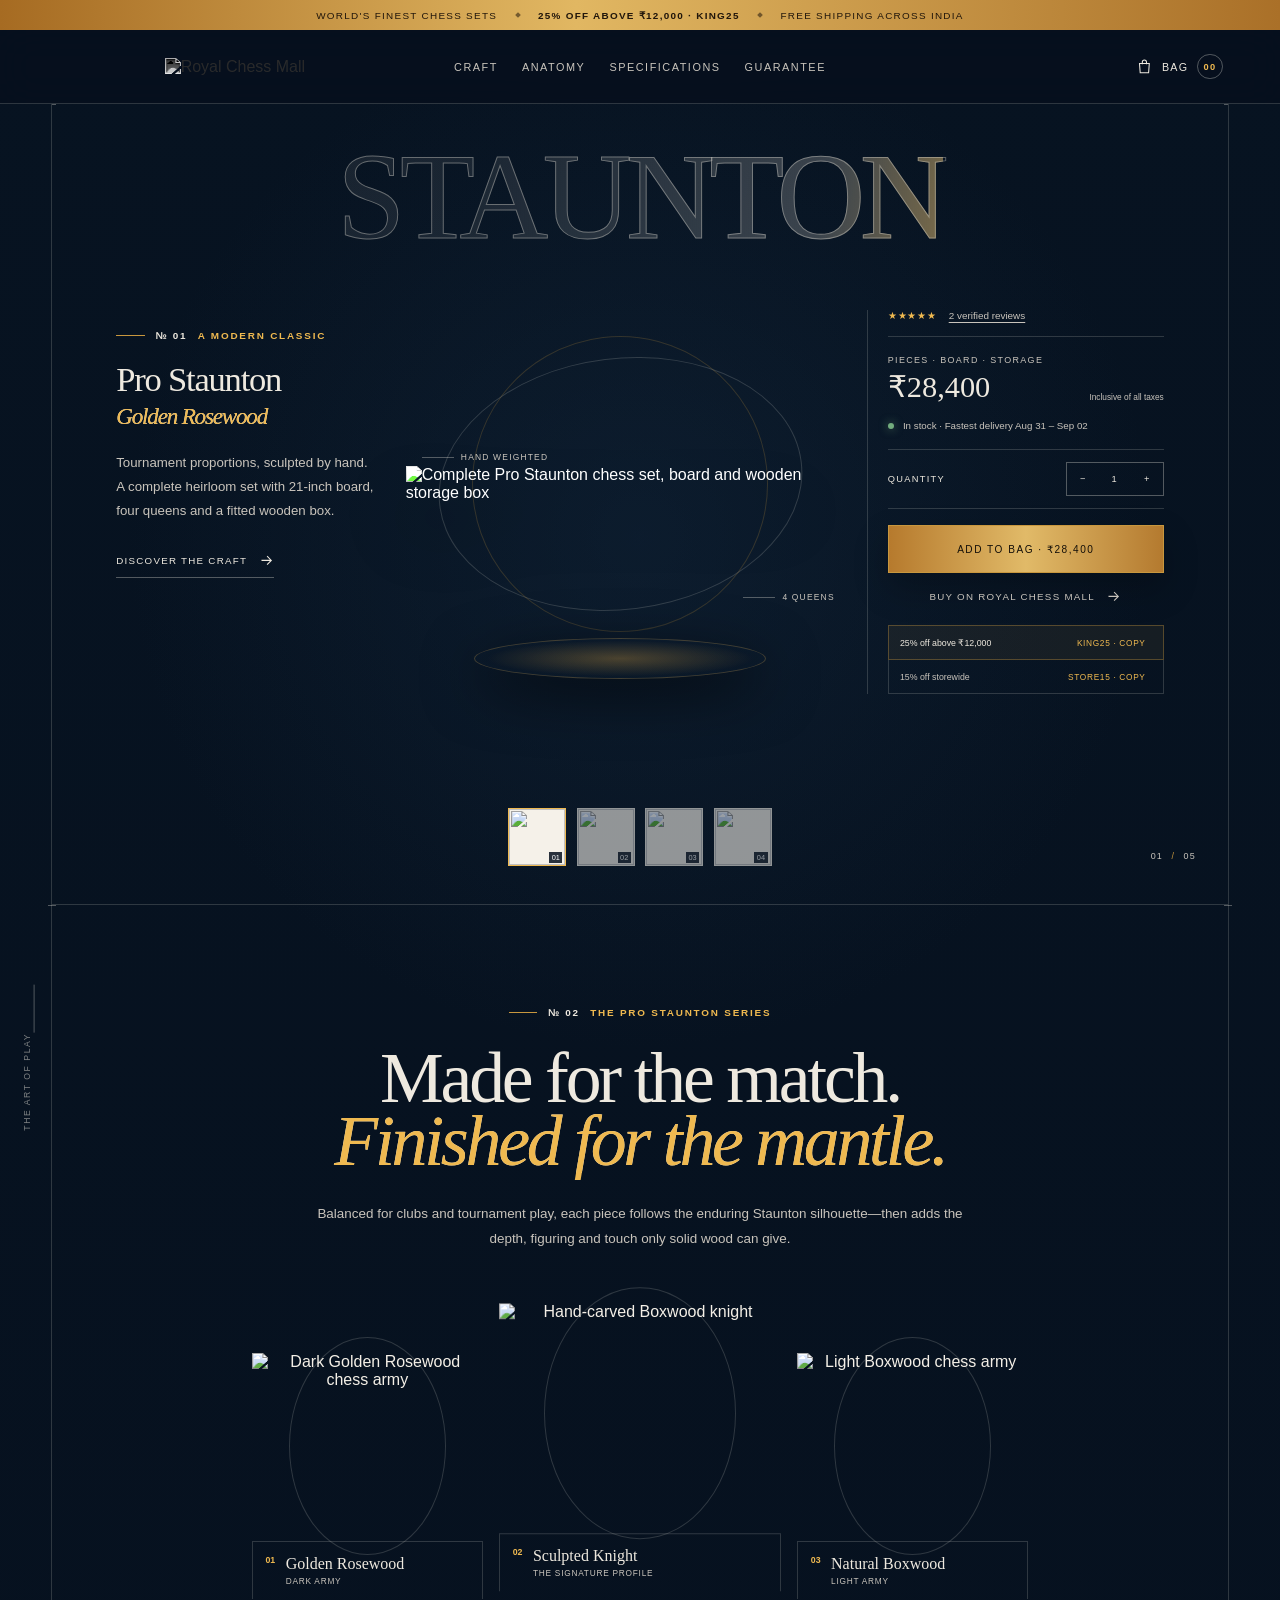
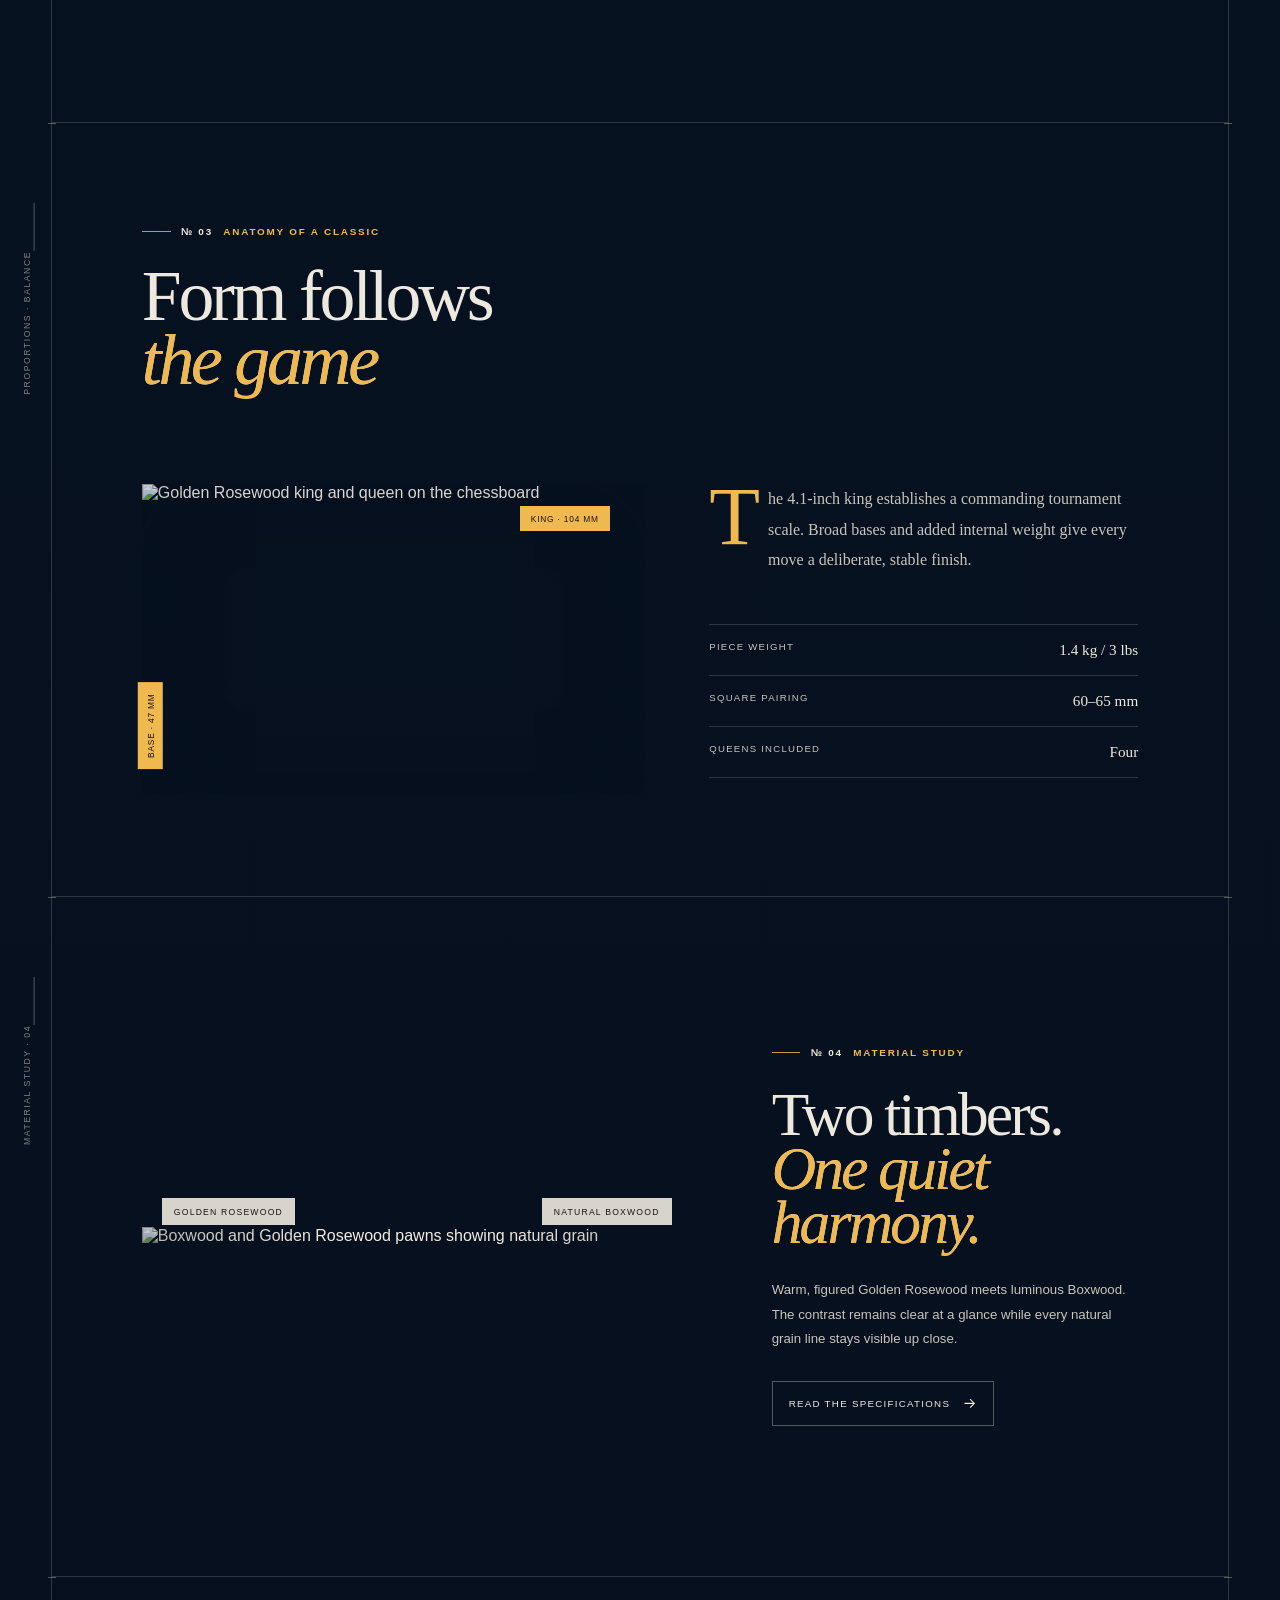
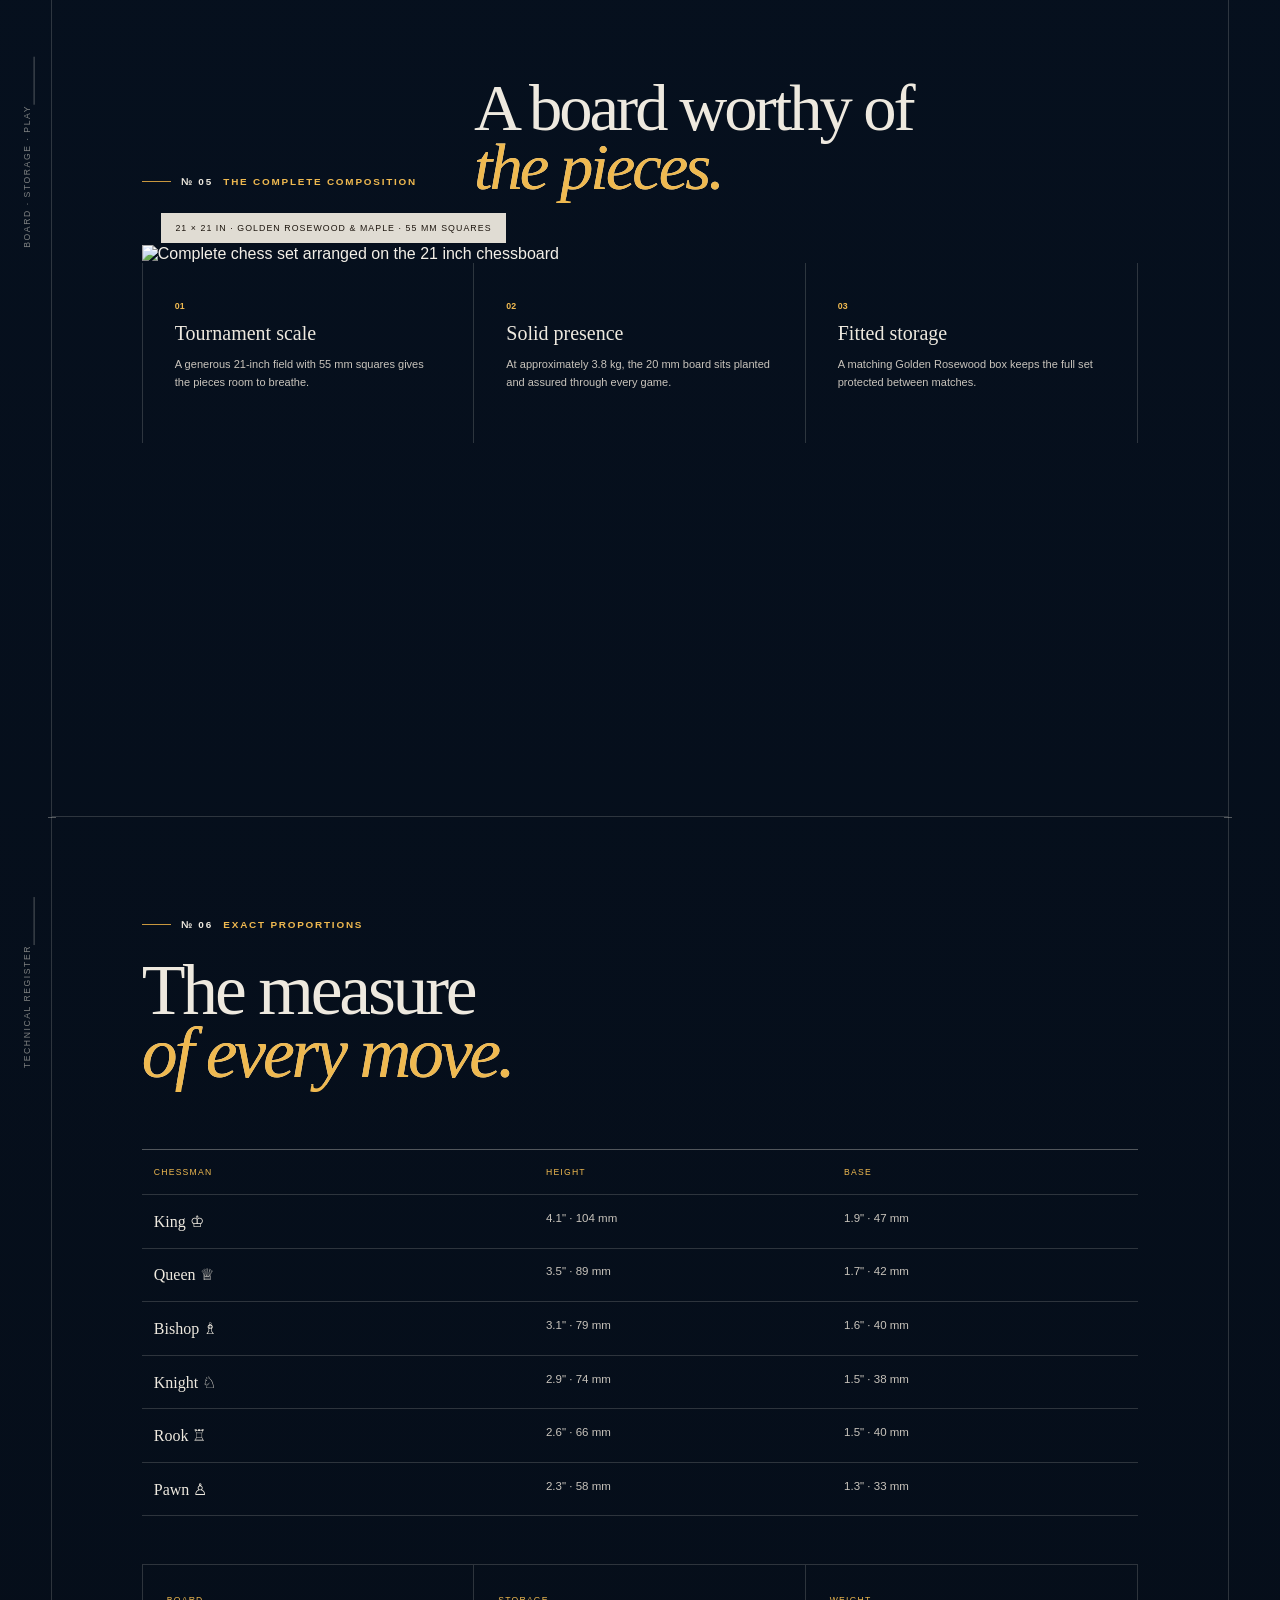
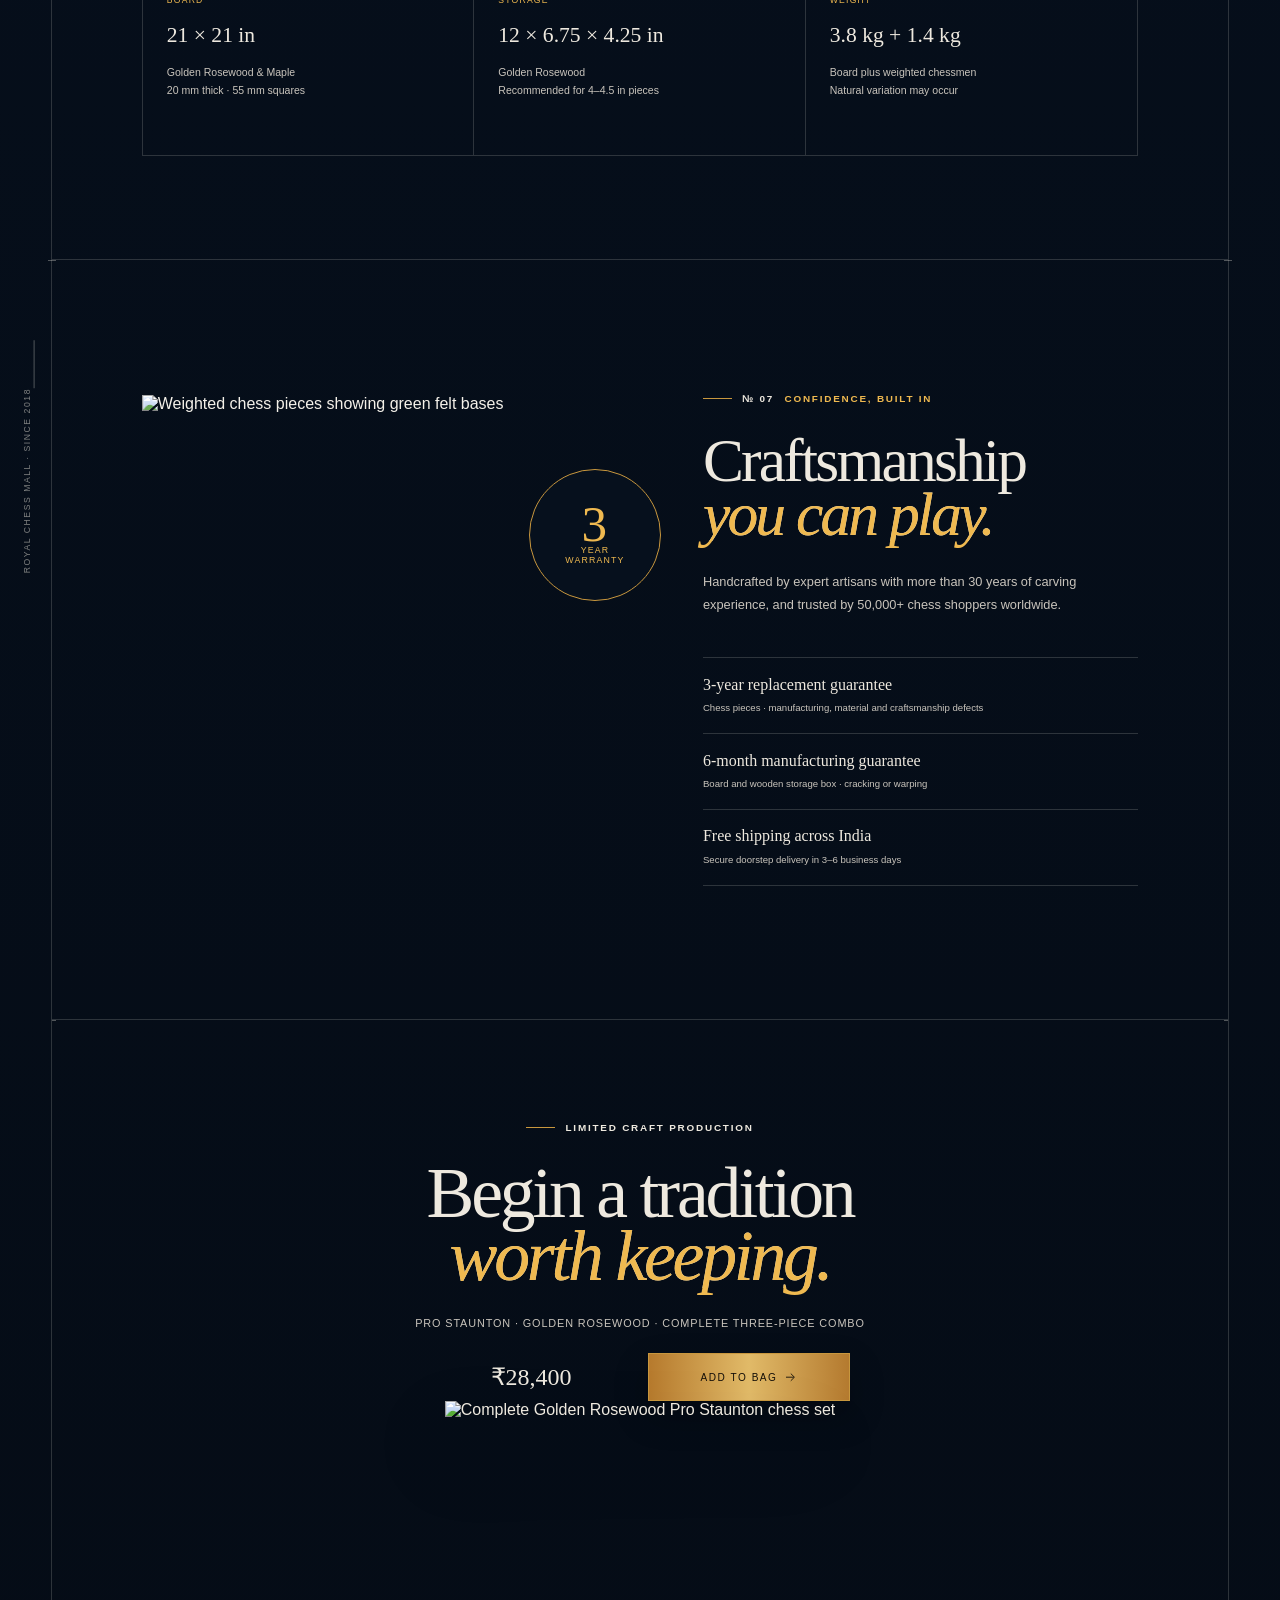
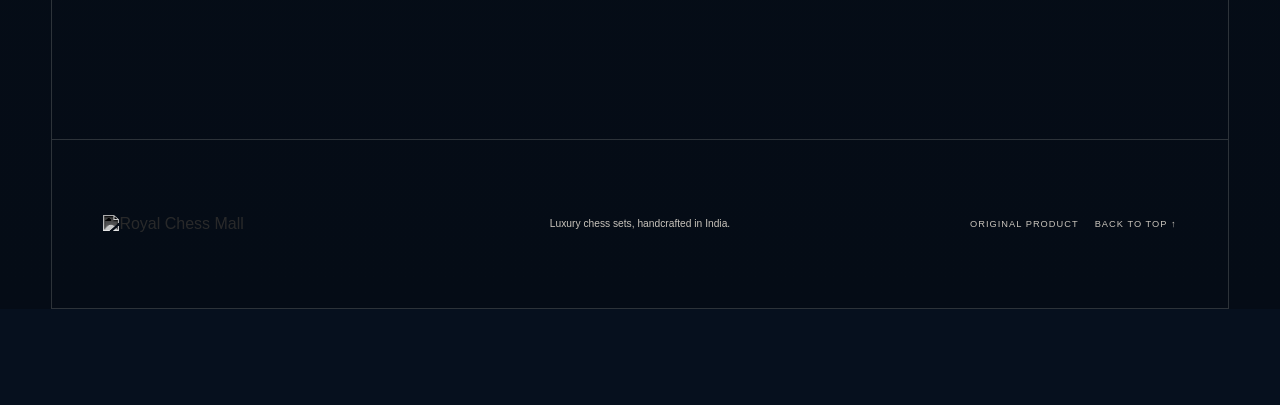
==== commit 5d1ec712: "Refresh desktop hero stylesheet delivery" ====
--- a/royal-chess-pro-staunton/index.html
+++ b/royal-chess-pro-staunton/index.html
@@ -7,7 +7,7 @@
   <meta name="description" content="Explore the 4.1-inch Pro Staunton Golden Rosewood chess set, complete with a 21-inch board and matching wooden storage box." />
   <title>Royal Chess Mall — Pro Staunton PDP</title>
   <link rel="icon" href="https://royalchessmall.in/cdn/shop/files/RCM_CM_Black_300x_without_Tagline_x320.png?v=1754475216" />
-  <link rel="stylesheet" href="./style.css" />
+  <link rel="stylesheet" href="./style.css?v=desktop-restore-1" />
 </head>
 <body><link rel="preload" as="image" href="https://royalchessmall.in/cdn/shop/files/RCM_CM_Black_300x_without_Tagline_x320.png?v=1754475216"/><link rel="preload" as="image" href="https://royalchessmall.in/cdn/shop/files/000_bcf6da76-f0d4-4659-bb63-c9f77da764b0_1800x1800.jpg?v=1757314613"/><link rel="preload" as="image" href="https://royalchessmall.in/cdn/shop/files/0_8064b6ba-6b70-450d-adad-ada65e814c35_1800x1800.jpg?v=1757314613"/><link rel="preload" as="image" href="https://royalchessmall.in/cdn/shop/files/1_e6f4eb4f-ec65-4a94-89a3-6464d44bbf40_1800x1800.jpg?v=1757314613"/><link rel="preload" as="image" href="https://royalchessmall.in/cdn/shop/files/4_9b3078ef-4e6b-4e6c-8568-b50df0fa7dc6_1800x1800.jpg?v=1757314613"/><link rel="preload" as="image" href="https://royalchessmall.in/cdn/shop/files/3_0d47ffba-3173-4c47-99a9-da5671f08fd6_1800x1800.jpg?v=1757314613"/><link rel="preload" as="image" href="https://royalchessmall.in/cdn/shop/files/7_b3a7f1d5-9c52-4dd2-b94d-40ac098f8f34_1800x1800.jpg?v=1757314613"/><link rel="preload" as="image" href="https://royalchessmall.in/cdn/shop/files/6_7d2bd206-f90f-42a3-87f0-4cb2db5abb00_1800x1800.jpg?v=1757314613"/><link rel="preload" as="image" href="https://royalchessmall.in/cdn/shop/files/20_6a907814-16fc-4e29-bf4b-9749544eee07_1800x1800.jpg?v=1757314613"/><main><section aria-label="Notifications alt+T" tabindex="-1" aria-live="polite" aria-relevant="additions text" aria-atomic="false" data-react-aria-top-layer="true"></section><div class="offer-strip"><span>World&#x27;s finest chess sets</span><span class="offer-diamond"></span><strong>25% off above ₹12,000 · KING25</strong><span class="offer-diamond"></span><span>Free shipping across India</span></div><header class="site-header"><button class="icon-button mobile-menu" aria-label="Toggle menu"><svg viewBox="0 0 24 24" aria-hidden="true"><path d="M4 7h16M4 12h16M4 17h16"></path></svg></button><a href="https://royalchessmall.in/collections/best-sellers/products/4-1-pro-staunton-weighted-wooden-chess-pieces-with-21-board-wooden-storage-box-golden-rosewood" target="_blank" rel="noreferrer" class="brand" aria-label="Royal Chess Mall home"><img src="https://royalchessmall.in/cdn/shop/files/RCM_CM_Black_300x_without_Tagline_x320.png?v=1754475216" alt="Royal Chess Mall"/></a><nav class="site-nav" aria-label="Primary navigation"><a href="#craft">Craft</a><a href="#anatomy">Anatomy</a><a href="#specifications">Specifications</a><a href="#guarantee">Guarantee</a></nav><button class="bag-button" aria-label="Bag with 0 items"><svg viewBox="0 0 24 24" aria-hidden="true"><path d="M5 8h14l-1 13H6L5 8Z"></path><path d="M9 9V6a3 3 0 0 1 6 0v3"></path></svg><span>Bag</span><b>00</b></button></header><section class="hero editorial-frame" aria-labelledby="product-title"><div class="vertical-label">Pro Staunton · Series 4.1</div><div class="hero-word" aria-hidden="true">STAUNTON</div><div class="hero-left" data-reveal="true"><p class="eyebrow"><span>№ 01</span> A modern classic</p><h1 id="product-title">Pro Staunton<em>Golden Rosewood</em></h1><p class="hero-intro">Tournament proportions, sculpted by hand. A complete heirloom set with 21-inch board, four queens and a fitted wooden box.</p><a class="text-link" href="#craft">Discover the craft <svg viewBox="0 0 24 24" aria-hidden="true"><path d="M5 12h13M13 6l6 6-6 6"></path></svg></a></div><div class="hero-stage" data-reveal="true"><div class="orbit orbit-one"></div><div class="orbit orbit-two"></div><img class="hero-product" src="https://royalchessmall.in/cdn/shop/files/000_bcf6da76-f0d4-4659-bb63-c9f77da764b0_1800x1800.jpg?v=1757314613" alt="Complete Pro Staunton chess set, board and wooden storage box"/><div class="stage-disc"></div><div class="hero-marker marker-a">Hand weighted</div><div class="hero-marker marker-b">4 queens</div></div><aside class="buy-panel" data-reveal="true"><div class="rating-row"><span>★★★★★</span><a href="#guarantee">2 verified reviews</a></div><p class="product-kicker">Pieces · Board · Storage</p><div class="price-row"><strong>₹28,400</strong><span>Inclusive of all taxes</span></div><p class="delivery-note"><i></i> In stock · Fastest delivery Aug 31 – Sep 02</p><div class="quantity-row"><span>Quantity</span><div class="stepper" aria-label="Quantity selector"><button aria-label="Decrease quantity">−</button><output aria-live="polite">1</output><button aria-label="Increase quantity">+</button></div></div><button data-slot="button" data-variant="default" data-size="default" class="inline-flex shrink-0 items-center justify-center gap-2 rounded-md text-sm font-medium whitespace-nowrap transition-all outline-none focus-visible:border-ring focus-visible:ring-[3px] focus-visible:ring-ring/50 disabled:pointer-events-none disabled:opacity-50 aria-invalid:border-destructive aria-invalid:ring-destructive/20 dark:aria-invalid:ring-destructive/40 [&amp;_svg]:pointer-events-none [&amp;_svg]:shrink-0 [&amp;_svg:not([class*=&#x27;size-&#x27;])]:size-4 bg-primary text-primary-foreground hover:bg-primary/90 h-9 px-4 py-2 has-[&gt;svg]:px-3 add-button">Add to bag · ₹28,400</button><a class="buy-now" href="https://royalchessmall.in/collections/best-sellers/products/4-1-pro-staunton-weighted-wooden-chess-pieces-with-21-board-wooden-storage-box-golden-rosewood" target="_blank" rel="noreferrer">Buy on Royal Chess Mall <svg viewBox="0 0 24 24" aria-hidden="true"><path d="M5 12h13M13 6l6 6-6 6"></path></svg></a><div class="offer-card"><span>25% off above ₹12,000</span><button>KING25 · Copy</button></div><div class="offer-card muted"><span>15% off storewide</span><button>STORE15 · Copy</button></div></aside><div class="gallery-rail" data-reveal="true"><button class="gallery-thumb active" aria-label="View image 1" aria-pressed="true"><img src="https://royalchessmall.in/cdn/shop/files/000_bcf6da76-f0d4-4659-bb63-c9f77da764b0_1800x1800.jpg?v=1757314613" alt=""/><span>01</span></button><button class="gallery-thumb" aria-label="View image 2" aria-pressed="false"><img src="https://royalchessmall.in/cdn/shop/files/0_8064b6ba-6b70-450d-adad-ada65e814c35_1800x1800.jpg?v=1757314613" alt=""/><span>02</span></button><button class="gallery-thumb" aria-label="View image 3" aria-pressed="false"><img src="https://royalchessmall.in/cdn/shop/files/1_e6f4eb4f-ec65-4a94-89a3-6464d44bbf40_1800x1800.jpg?v=1757314613" alt=""/><span>03</span></button><button class="gallery-thumb" aria-label="View image 4" aria-pressed="false"><img src="https://royalchessmall.in/cdn/shop/files/4_9b3078ef-4e6b-4e6c-8568-b50df0fa7dc6_1800x1800.jpg?v=1757314613" alt=""/><span>04</span></button></div><div class="hero-index">01 <span>/</span> 05</div></section><section class="statement-section editorial-frame" id="craft"><div class="vertical-label">The Art of Play</div><p class="eyebrow centered" data-reveal="true"><span>№ 02</span> The Pro Staunton Series</p><h2 data-reveal="true">Made for the match.<br/><em>Finished for the mantle.</em></h2><p class="statement-copy" data-reveal="true">Balanced for clubs and tournament play, each piece follows the enduring Staunton silhouette—then adds the depth, figuring and touch only solid wood can give.</p><div class="piece-triptych" data-reveal="true"><figure><img src="https://royalchessmall.in/cdn/shop/files/0_8064b6ba-6b70-450d-adad-ada65e814c35_1800x1800.jpg?v=1757314613" alt="Dark Golden Rosewood chess army"/><figcaption><b>01</b><span>Golden Rosewood</span><small>Dark army</small></figcaption></figure><figure class="featured"><img src="https://royalchessmall.in/cdn/shop/files/3_0d47ffba-3173-4c47-99a9-da5671f08fd6_1800x1800.jpg?v=1757314613" alt="Hand-carved Boxwood knight"/><figcaption><b>02</b><span>Sculpted Knight</span><small>The signature profile</small></figcaption></figure><figure><img src="https://royalchessmall.in/cdn/shop/files/1_e6f4eb4f-ec65-4a94-89a3-6464d44bbf40_1800x1800.jpg?v=1757314613" alt="Light Boxwood chess army"/><figcaption><b>03</b><span>Natural Boxwood</span><small>Light army</small></figcaption></figure></div></section><section class="anatomy-section editorial-frame" id="anatomy"><div class="vertical-label">Proportions · Balance</div><div class="section-title" data-reveal="true"><p class="eyebrow"><span>№ 03</span> Anatomy of a classic</p><h2>Form follows <em>the game</em></h2></div><div class="anatomy-visual" data-reveal="true"><img src="https://royalchessmall.in/cdn/shop/files/7_b3a7f1d5-9c52-4dd2-b94d-40ac098f8f34_1800x1800.jpg?v=1757314613" alt="Golden Rosewood king and queen on the chessboard"/><span class="measure measure-top">King · 104 mm</span><span class="measure measure-side">Base · 47 mm</span></div><div class="anatomy-copy" data-reveal="true"><p class="drop-cap">The 4.1-inch king establishes a commanding tournament scale. Broad bases and added internal weight give every move a deliberate, stable finish.</p><dl><div><dt>Piece weight</dt><dd>1.4 kg / 3 lbs</dd></div><div><dt>Square pairing</dt><dd>60–65 mm</dd></div><div><dt>Queens included</dt><dd>Four</dd></div></dl></div></section><section class="material-section editorial-frame"><div class="vertical-label">Material Study · 04</div><div class="material-image" data-reveal="true"><img src="https://royalchessmall.in/cdn/shop/files/6_7d2bd206-f90f-42a3-87f0-4cb2db5abb00_1800x1800.jpg?v=1757314613" alt="Boxwood and Golden Rosewood pawns showing natural grain"/><span>Golden Rosewood</span><span>Natural Boxwood</span></div><div class="material-copy" data-reveal="true"><p class="eyebrow"><span>№ 04</span> Material study</p><h2>Two timbers.<br/><em>One quiet harmony.</em></h2><p>Warm, figured Golden Rosewood meets luminous Boxwood. The contrast remains clear at a glance while every natural grain line stays visible up close.</p><a href="#specifications" class="outline-link">Read the specifications <svg viewBox="0 0 24 24" aria-hidden="true"><path d="M5 12h13M13 6l6 6-6 6"></path></svg></a></div></section><section class="board-section editorial-frame"><div class="vertical-label">Board · Storage · Play</div><div class="board-heading" data-reveal="true"><p class="eyebrow"><span>№ 05</span> The complete composition</p><h2>A board worthy of <em>the pieces.</em></h2></div><figure class="board-visual" data-reveal="true"><img src="https://royalchessmall.in/cdn/shop/files/4_9b3078ef-4e6b-4e6c-8568-b50df0fa7dc6_1800x1800.jpg?v=1757314613" alt="Complete chess set arranged on the 21 inch chessboard"/><figcaption>21 × 21 in · Golden Rosewood &amp; Maple · 55 mm squares</figcaption></figure><div class="board-notes" data-reveal="true"><article><b>01</b><h3>Tournament scale</h3><p>A generous 21-inch field with 55 mm squares gives the pieces room to breathe.</p></article><article><b>02</b><h3>Solid presence</h3><p>At approximately 3.8 kg, the 20 mm board sits planted and assured through every game.</p></article><article><b>03</b><h3>Fitted storage</h3><p>A matching Golden Rosewood box keeps the full set protected between matches.</p></article></div></section><section class="spec-section editorial-frame" id="specifications"><div class="vertical-label">Technical Register</div><div class="section-title" data-reveal="true"><p class="eyebrow"><span>№ 06</span> Exact proportions</p><h2>The measure<br/><em>of every move.</em></h2></div><div class="dimension-table" data-reveal="true"><div class="table-row table-head"><span>Chessman</span><span>Height</span><span>Base</span></div><div class="table-row"><strong>King ♔</strong><span>4.1&quot; · 104 mm</span><span>1.9&quot; · 47 mm</span></div><div class="table-row"><strong>Queen ♕</strong><span>3.5&quot; · 89 mm</span><span>1.7&quot; · 42 mm</span></div><div class="table-row"><strong>Bishop ♗</strong><span>3.1&quot; · 79 mm</span><span>1.6&quot; · 40 mm</span></div><div class="table-row"><strong>Knight ♘</strong><span>2.9&quot; · 74 mm</span><span>1.5&quot; · 38 mm</span></div><div class="table-row"><strong>Rook ♖</strong><span>2.6&quot; · 66 mm</span><span>1.5&quot; · 40 mm</span></div><div class="table-row"><strong>Pawn ♙</strong><span>2.3&quot; · 58 mm</span><span>1.3&quot; · 33 mm</span></div></div><div class="spec-cards" data-reveal="true"><article><span>Board</span><strong>21 × 21 in</strong><p>Golden Rosewood &amp; Maple<br/>20 mm thick · 55 mm squares</p></article><article><span>Storage</span><strong>12 × 6.75 × 4.25 in</strong><p>Golden Rosewood<br/>Recommended for 4–4.5 in pieces</p></article><article><span>Weight</span><strong>3.8 kg + 1.4 kg</strong><p>Board plus weighted chessmen<br/>Natural variation may occur</p></article></div></section><section class="guarantee-section editorial-frame" id="guarantee"><div class="vertical-label">Royal Chess Mall · Since 2018</div><div class="guarantee-visual" data-reveal="true"><img src="https://royalchessmall.in/cdn/shop/files/20_6a907814-16fc-4e29-bf4b-9749544eee07_1800x1800.jpg?v=1757314613" alt="Weighted chess pieces showing green felt bases"/><div class="guarantee-seal"><span>3</span> year<br/>warranty</div></div><div class="guarantee-copy" data-reveal="true"><p class="eyebrow"><span>№ 07</span> Confidence, built in</p><h2>Craftsmanship<br/><em>you can play.</em></h2><p>Handcrafted by expert artisans with more than 30 years of carving experience, and trusted by 50,000+ chess shoppers worldwide.</p><ul><li><b>3-year replacement guarantee</b><span>Chess pieces · manufacturing, material and craftsmanship defects</span></li><li><b>6-month manufacturing guarantee</b><span>Board and wooden storage box · cracking or warping</span></li><li><b>Free shipping across India</b><span>Secure doorstep delivery in 3–6 business days</span></li></ul></div></section><section class="final-cta editorial-frame" data-reveal="true"><div class="vertical-label">Your Move · 08</div><p class="eyebrow centered"><span>Limited craft production</span></p><h2>Begin a tradition<br/><em>worth keeping.</em></h2><p>Pro Staunton · Golden Rosewood · Complete three-piece combo</p><div class="final-buy-row"><strong>₹28,400</strong><button data-slot="button" data-variant="default" data-size="default" class="inline-flex shrink-0 items-center justify-center gap-2 rounded-md text-sm font-medium whitespace-nowrap transition-all outline-none focus-visible:border-ring focus-visible:ring-[3px] focus-visible:ring-ring/50 disabled:pointer-events-none disabled:opacity-50 aria-invalid:border-destructive aria-invalid:ring-destructive/20 dark:aria-invalid:ring-destructive/40 [&amp;_svg]:pointer-events-none [&amp;_svg]:shrink-0 [&amp;_svg:not([class*=&#x27;size-&#x27;])]:size-4 bg-primary text-primary-foreground hover:bg-primary/90 h-9 px-4 py-2 has-[&gt;svg]:px-3 add-button light">Add to bag <svg viewBox="0 0 24 24" aria-hidden="true"><path d="M5 12h13M13 6l6 6-6 6"></path></svg></button></div><img src="https://royalchessmall.in/cdn/shop/files/000_bcf6da76-f0d4-4659-bb63-c9f77da764b0_1800x1800.jpg?v=1757314613" alt="Complete Golden Rosewood Pro Staunton chess set"/></section><footer><img src="https://royalchessmall.in/cdn/shop/files/RCM_CM_Black_300x_without_Tagline_x320.png?v=1754475216" alt="Royal Chess Mall"/><p>Luxury chess sets, handcrafted in India.</p><div><a href="https://royalchessmall.in/collections/best-sellers/products/4-1-pro-staunton-weighted-wooden-chess-pieces-with-21-board-wooden-storage-box-golden-rosewood" target="_blank" rel="noreferrer">Original product</a><a href="#product-title">Back to top ↑</a></div></footer><div class="sticky-buy" aria-label="Sticky purchase bar"><div><small>Pro Staunton · Golden Rosewood</small><strong>₹28,400</strong></div><button data-slot="button" data-variant="default" data-size="default" class="inline-flex shrink-0 items-center justify-center gap-2 rounded-md text-sm font-medium whitespace-nowrap transition-all outline-none focus-visible:border-ring focus-visible:ring-[3px] focus-visible:ring-ring/50 disabled:pointer-events-none disabled:opacity-50 aria-invalid:border-destructive aria-invalid:ring-destructive/20 dark:aria-invalid:ring-destructive/40 [&amp;_svg]:pointer-events-none [&amp;_svg]:shrink-0 [&amp;_svg:not([class*=&#x27;size-&#x27;])]:size-4 bg-primary text-primary-foreground hover:bg-primary/90 h-9 px-4 py-2 has-[&gt;svg]:px-3 add-button">Add to bag</button></div></main><script src="./app.js"></script></body>
-</html>+</html>
--- a/royal-chess-pro-staunton/style.css
+++ b/royal-chess-pro-staunton/style.css
@@ -290,3 +290,290 @@
 .hero-product { mix-blend-mode: multiply; filter: brightness(1.38) saturate(1.08) contrast(1.04) drop-shadow(0 36px 32px rgba(0,0,0,.48)); }
 .site-toast { position: fixed; z-index: 100; top: 1rem; left: 50%; transform: translate(-50%, -1rem); opacity: 0; pointer-events: none; min-width: min(360px, calc(100% - 2rem)); padding: .9rem 1rem; border: 1px solid rgba(200,151,62,.55); color: var(--paper); background: rgba(6,16,30,.97); box-shadow: 0 18px 50px rgba(0,0,0,.42); transition: opacity .25s, transform .25s; text-align: center; font-size: .7rem; letter-spacing: .06em; }
 .site-toast.show { opacity: 1; transform: translate(-50%, 0); }
+
+/* Brand-locked motion polish — gold, ivory and ink only */
+@keyframes titleShine {
+  0% { background-position: 145% 50%; text-shadow: 0 0 0 rgba(239,185,80,0); }
+  45% { text-shadow: 0 0 16px rgba(239,185,80,.2); }
+  100% { background-position: -45% 50%; text-shadow: 0 0 0 rgba(239,185,80,0); }
+}
+@keyframes goldGlow {
+  0%, 100% { text-shadow: 0 0 0 rgba(239,185,80,0); filter: brightness(1); }
+  50% { text-shadow: 0 0 10px rgba(239,185,80,.38), 0 0 22px rgba(200,151,62,.14); filter: brightness(1.08); }
+}
+@keyframes softBlink {
+  0%, 100% { opacity: .76; }
+  48%, 62% { opacity: 1; }
+}
+@keyframes borderLustre {
+  0%, 100% { border-color: var(--line); box-shadow: 0 0 0 rgba(200,151,62,0); }
+  50% { border-color: rgba(239,185,80,.48); box-shadow: 0 0 18px rgba(200,151,62,.09); }
+}
+@keyframes sectionEdgeGlow {
+  0%, 100% { box-shadow: inset 1px 0 0 rgba(239,185,80,0), inset -1px 0 0 rgba(239,185,80,0); }
+  50% { box-shadow: inset 1px 0 0 rgba(239,185,80,.18), inset -1px 0 0 rgba(239,185,80,.18); }
+}
+
+.is-visible h1,
+.is-visible h2,
+h1.is-visible,
+h2.is-visible {
+  color: transparent;
+  background: linear-gradient(105deg, var(--paper) 22%, var(--gold-bright) 48%, var(--paper) 72%);
+  background-size: 240% 100%;
+  -webkit-background-clip: text;
+  background-clip: text;
+  animation: titleShine 1.55s cubic-bezier(.2,.75,.2,1) both;
+}
+.is-visible h1 em,
+.is-visible h2 em,
+h1.is-visible em,
+h2.is-visible em { color: var(--gold-bright); animation: goldGlow 3.8s ease-in-out 1.2s infinite; }
+.eyebrow.is-visible,
+.is-visible .eyebrow,
+[data-reveal].is-visible.eyebrow { animation: softBlink 4.2s ease-in-out infinite; }
+.editorial-frame { animation: sectionEdgeGlow 7s ease-in-out infinite; }
+.offer-card,
+.piece-triptych figcaption,
+.board-notes article,
+.spec-cards article,
+.gallery-thumb.active { animation: borderLustre 5.2s ease-in-out infinite; }
+.offer-card:nth-child(2),
+.piece-triptych figure:nth-child(2) figcaption,
+.board-notes article:nth-child(2),
+.spec-cards article:nth-child(2) { animation-delay: .7s; }
+.piece-triptych figure:nth-child(3) figcaption,
+.board-notes article:nth-child(3),
+.spec-cards article:nth-child(3) { animation-delay: 1.4s; }
+
+/* Desktop: 20% less visual zoom without changing the grid or alignment anchors */
+@media (min-width: 1051px) {
+  .hero { min-height: 820px; padding-top: 6rem; padding-bottom: 2.4rem; }
+  .hero-word { top: 2.8rem; font-size: clamp(4.56rem, 9.6vw, 8.8rem); }
+  .hero-left { margin-top: 8.8rem; }
+  .hero-left h1 { font-size: clamp(1.92rem, 3.36vw, 3.72rem); }
+  .hero-stage { min-height: 472px; }
+  .hero-product { width: min(544px, 37.6vw); max-height: 544px; }
+  .buy-panel { margin-top: 7.2rem; }
+  .gallery-thumb { width: 58px; height: 58px; }
+  .statement-section { min-height: 736px; }
+  .anatomy-section { min-height: 720px; }
+  .material-section { min-height: 680px; }
+  .board-section { min-height: 840px; }
+  .spec-section { min-height: 800px; }
+  .guarantee-section { min-height: 760px; }
+  .final-cta { min-height: 720px; }
+  .statement-section,
+  .anatomy-section,
+  .material-section,
+  .board-section,
+  .spec-section,
+  .guarantee-section,
+  .final-cta { padding-top: 6.4rem; padding-bottom: 6.4rem; }
+  .statement-section h2,
+  .section-title h2,
+  .material-copy h2,
+  .board-heading h2,
+  .guarantee-copy h2,
+  .final-cta h2 { font-size: clamp(2.8rem, 5.6vw, 6rem); }
+  .material-copy h2 { font-size: clamp(2.56rem, 4.8vw, 5.04rem); }
+  .board-heading h2 { font-size: clamp(2.8rem, 5.2vw, 5.6rem); }
+  .guarantee-copy h2 { font-size: clamp(2.8rem, 4.8vw, 5.36rem); }
+  .piece-triptych { width: 80%; margin-inline: auto; }
+  .anatomy-visual img { height: 400px; }
+  .material-image img { height: 472px; }
+  .board-visual img { height: 448px; }
+  .guarantee-visual img { min-height: 488px; }
+  .final-cta > img { width: min(608px, 64vw); }
+}
+
+/* Tablet bridge: restrained reduction while preserving the two-column hand-off */
+@media (min-width: 761px) and (max-width: 1050px) {
+  .hero-word { font-size: clamp(5rem, 10.5vw, 8rem); }
+  .hero-product { width: min(585px, 57.6vw); max-height: 585px; }
+  .statement-section h2,
+  .section-title h2,
+  .material-copy h2,
+  .board-heading h2,
+  .guarantee-copy h2,
+  .final-cta h2 { font-size: clamp(3.15rem, 6.3vw, 6.75rem); }
+}
+
+/* Mobile: 10% less visual zoom; centering and section order remain untouched */
+@media (max-width: 760px) {
+  .hero { min-height: 1044px; padding: 4.68rem .99rem 1.8rem; }
+  .hero-word { top: 3.6rem; font-size: clamp(3.6rem, 18vw, 5.67rem); }
+  .hero-left h1 { font-size: 2.835rem; }
+  .hero-stage { min-height: 356px; }
+  .hero-product { width: 97.2%; max-height: 387px; }
+  .gallery-thumb { width: 54px; height: 54px; }
+  .statement-section,
+  .anatomy-section,
+  .material-section,
+  .board-section,
+  .spec-section,
+  .guarantee-section,
+  .final-cta { padding: 4.95rem 1.035rem; }
+  .statement-section h2,
+  .section-title h2,
+  .material-copy h2,
+  .board-heading h2,
+  .guarantee-copy h2,
+  .final-cta h2 { font-size: 2.925rem; }
+  .piece-triptych figure,
+  .piece-triptych .featured { min-width: 73.8%; }
+  .anatomy-visual img,
+  .material-image img,
+  .guarantee-visual img { height: 378px; }
+  .board-visual img { height: 342px; }
+  .final-cta { min-height: 648px; }
+  .final-cta > img { width: 108%; margin-left: -4%; }
+}
+
+/* Hero emphasis — luminous lettering and a centered, one-time product approach */
+@keyframes stauntonInnerGlow {
+  0%, 100% {
+    background-position: 120% 50%;
+    -webkit-text-stroke-color: rgba(238, 233, 223, .36);
+    text-shadow: 0 0 10px rgba(239, 185, 80, .08);
+  }
+  48%, 58% {
+    background-position: 48% 50%;
+    -webkit-text-stroke-color: rgba(239, 185, 80, .7);
+    text-shadow: 0 0 12px rgba(239, 185, 80, .26), 0 0 28px rgba(200, 151, 62, .16);
+  }
+}
+
+@keyframes heroProductZoomIn {
+  0% { opacity: 0; transform: translateY(var(--hero-shift)) scale(.78); }
+  52% { opacity: 1; }
+  100% { opacity: 1; transform: translateY(var(--hero-shift)) scale(1); }
+}
+
+@keyframes heroProductZoomInMobile {
+  0% { opacity: 0; transform: translateY(0) scale(.82); }
+  52% { opacity: 1; }
+  100% { opacity: 1; transform: translateY(0) scale(1); }
+}
+
+.hero-word {
+  color: transparent;
+  -webkit-text-fill-color: transparent;
+  -webkit-text-stroke: 1px rgba(238, 233, 223, .36);
+  background:
+    linear-gradient(100deg,
+      rgba(238, 233, 223, .08) 8%,
+      rgba(238, 233, 223, .22) 31%,
+      rgba(239, 185, 80, .82) 49%,
+      rgba(200, 151, 62, .3) 58%,
+      rgba(238, 233, 223, .08) 78%);
+  background-size: 260% 100%;
+  -webkit-background-clip: text;
+  background-clip: text;
+  animation: stauntonInnerGlow 4.6s ease-in-out infinite;
+}
+
+.hero-stage.is-visible .hero-product {
+  transform-origin: 50% 55%;
+  animation: heroProductZoomIn 1.65s cubic-bezier(.16, .82, .22, 1) .08s both;
+}
+
+/* Mobile containment: separate title, art and commerce bands without changing order */
+@media (max-width: 760px) {
+  .hero {
+    min-height: 0;
+    padding-top: 5.7rem;
+    overflow: hidden;
+  }
+  .hero-word {
+    top: 1.25rem;
+    width: calc(100% - 1rem);
+    font-size: clamp(2.85rem, 15.5vw, 4.9rem);
+    line-height: .86;
+    letter-spacing: -.055em;
+    text-align: center;
+  }
+  .hero-left {
+    position: relative;
+    z-index: 4;
+  }
+  .hero-left h1 {
+    max-width: 100%;
+    margin-inline: auto;
+    font-size: clamp(2.05rem, 10.5vw, 2.835rem);
+    line-height: .98;
+    overflow-wrap: anywhere;
+  }
+  .hero-left h1 em {
+    line-height: 1.08;
+  }
+  .hero-intro {
+    max-width: 34ch;
+  }
+  .hero-stage {
+    flex: 0 0 auto;
+    min-height: 350px;
+    margin: 1rem 0 .65rem;
+    overflow: visible;
+  }
+  .hero-stage.is-visible .hero-product,
+  .hero-product {
+    width: min(92%, 360px);
+    height: auto;
+    max-height: 330px;
+    object-fit: contain;
+  }
+  .hero-stage.is-visible .hero-product {
+    animation-name: heroProductZoomInMobile;
+  }
+  .buy-panel {
+    position: relative;
+    z-index: 4;
+    margin-top: .35rem;
+  }
+  .gallery-rail {
+    position: relative;
+    z-index: 4;
+    margin-top: .25rem;
+  }
+}
+
+/* Desktop hero rebalance — restore the original static product presentation */
+@media (min-width: 1051px) {
+  .hero {
+    min-height: 800px;
+    column-gap: 2rem;
+  }
+  .hero-left {
+    min-width: 0;
+    margin-top: 8.15rem;
+  }
+  .hero-left h1 {
+    max-width: none;
+    font-size: clamp(1.9rem, 2.7vw, 3.15rem);
+    line-height: .96;
+    white-space: nowrap;
+  }
+  .hero-stage {
+    min-width: 0;
+    min-height: 455px;
+  }
+  .hero-stage.is-visible .hero-product,
+  .hero-product {
+    width: min(500px, 35vw);
+    max-height: 500px;
+    animation: none;
+    transform: translateY(var(--hero-shift));
+  }
+  .buy-panel {
+    min-width: 0;
+    margin-top: 6.9rem;
+    padding-left: 1.25rem;
+  }
+}
+
+@media (min-width: 1200px) {
+  .hero {
+    grid-template-columns: minmax(240px, .78fr) minmax(420px, 1.3fr) minmax(280px, .9fr);
+  }
+}
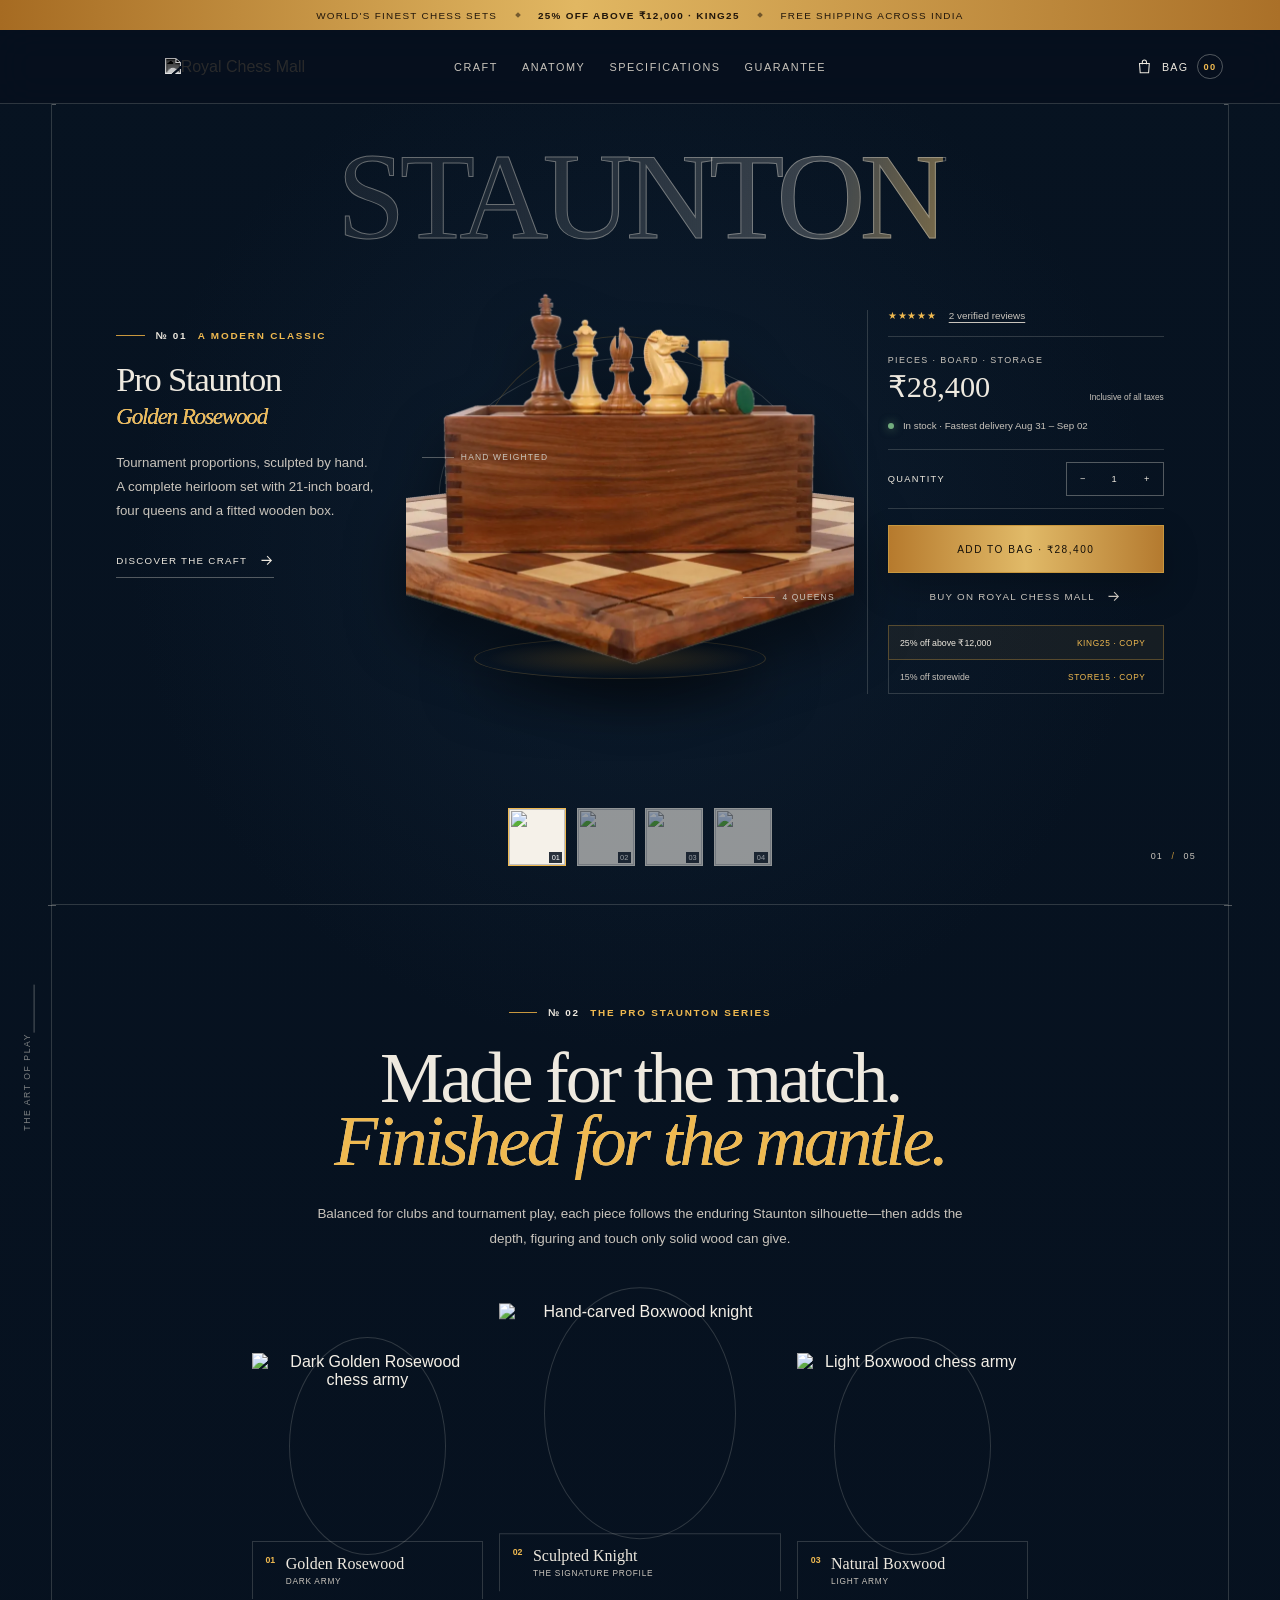
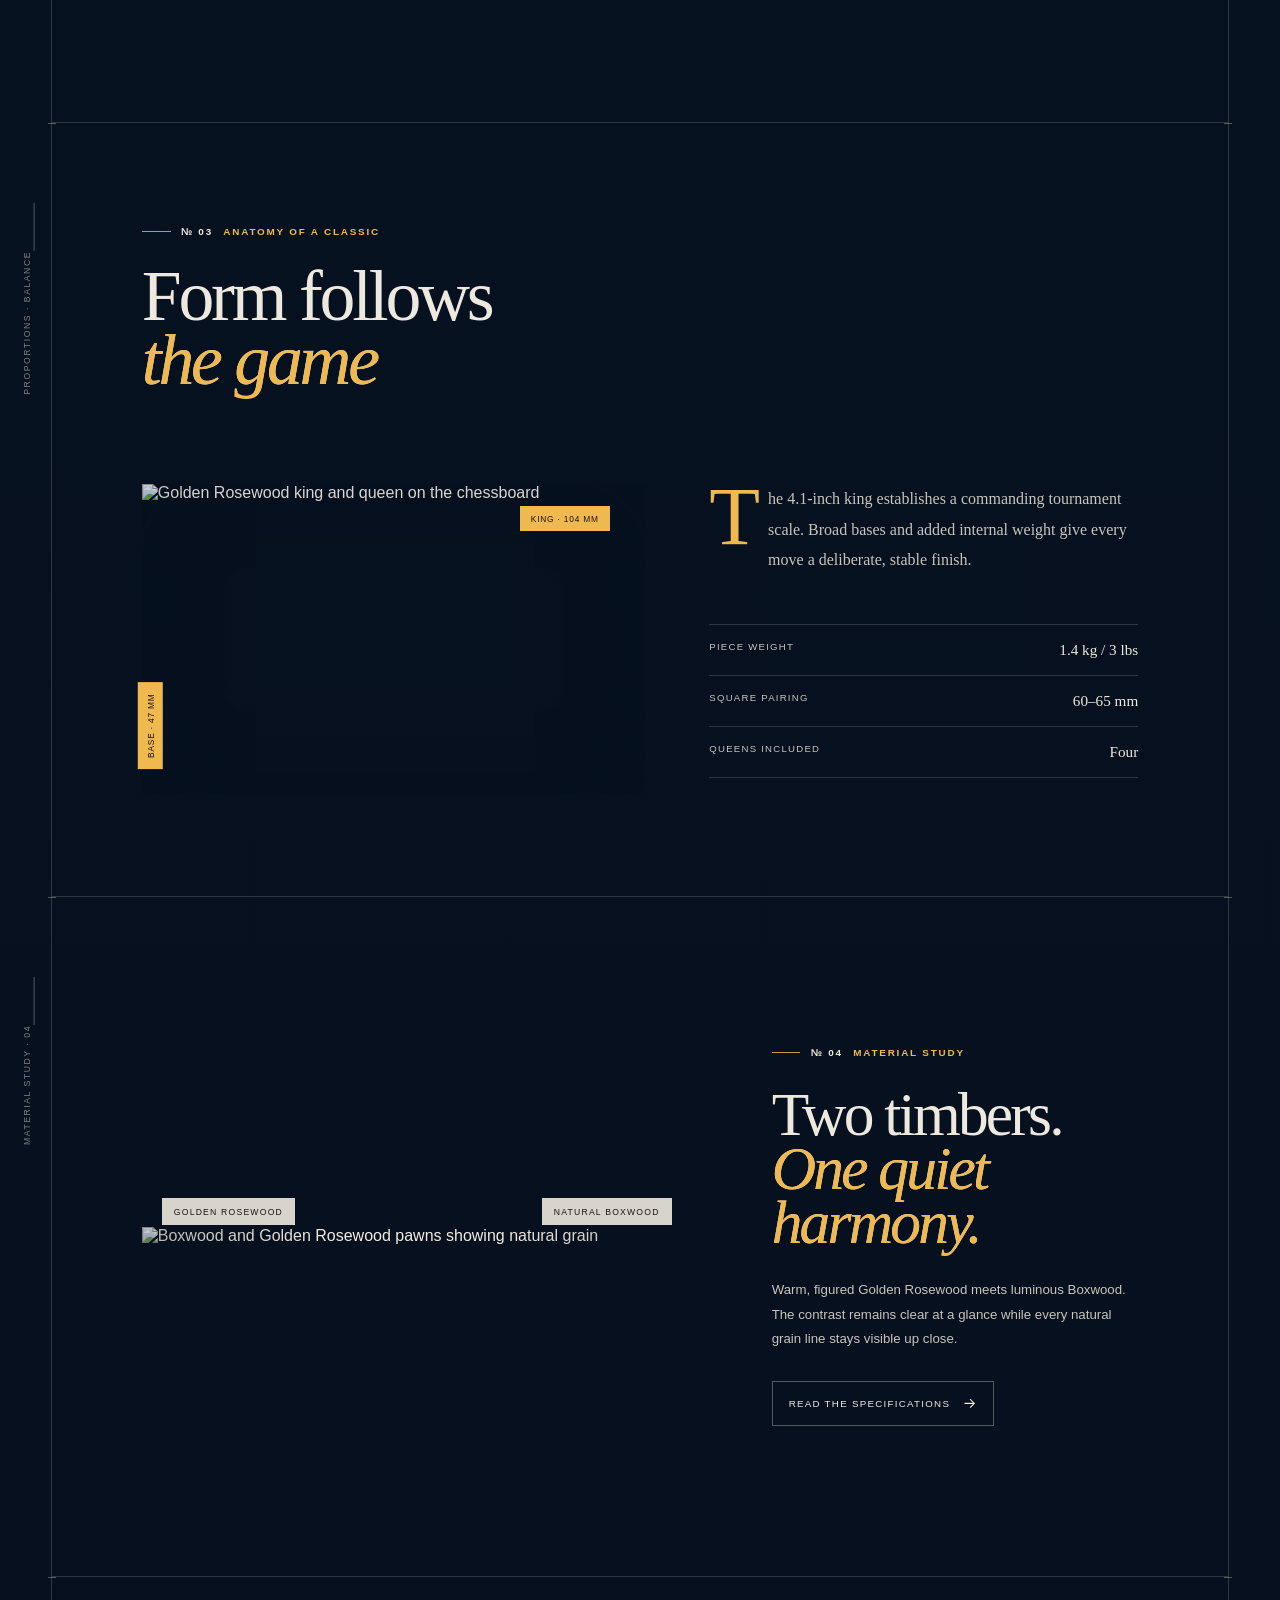
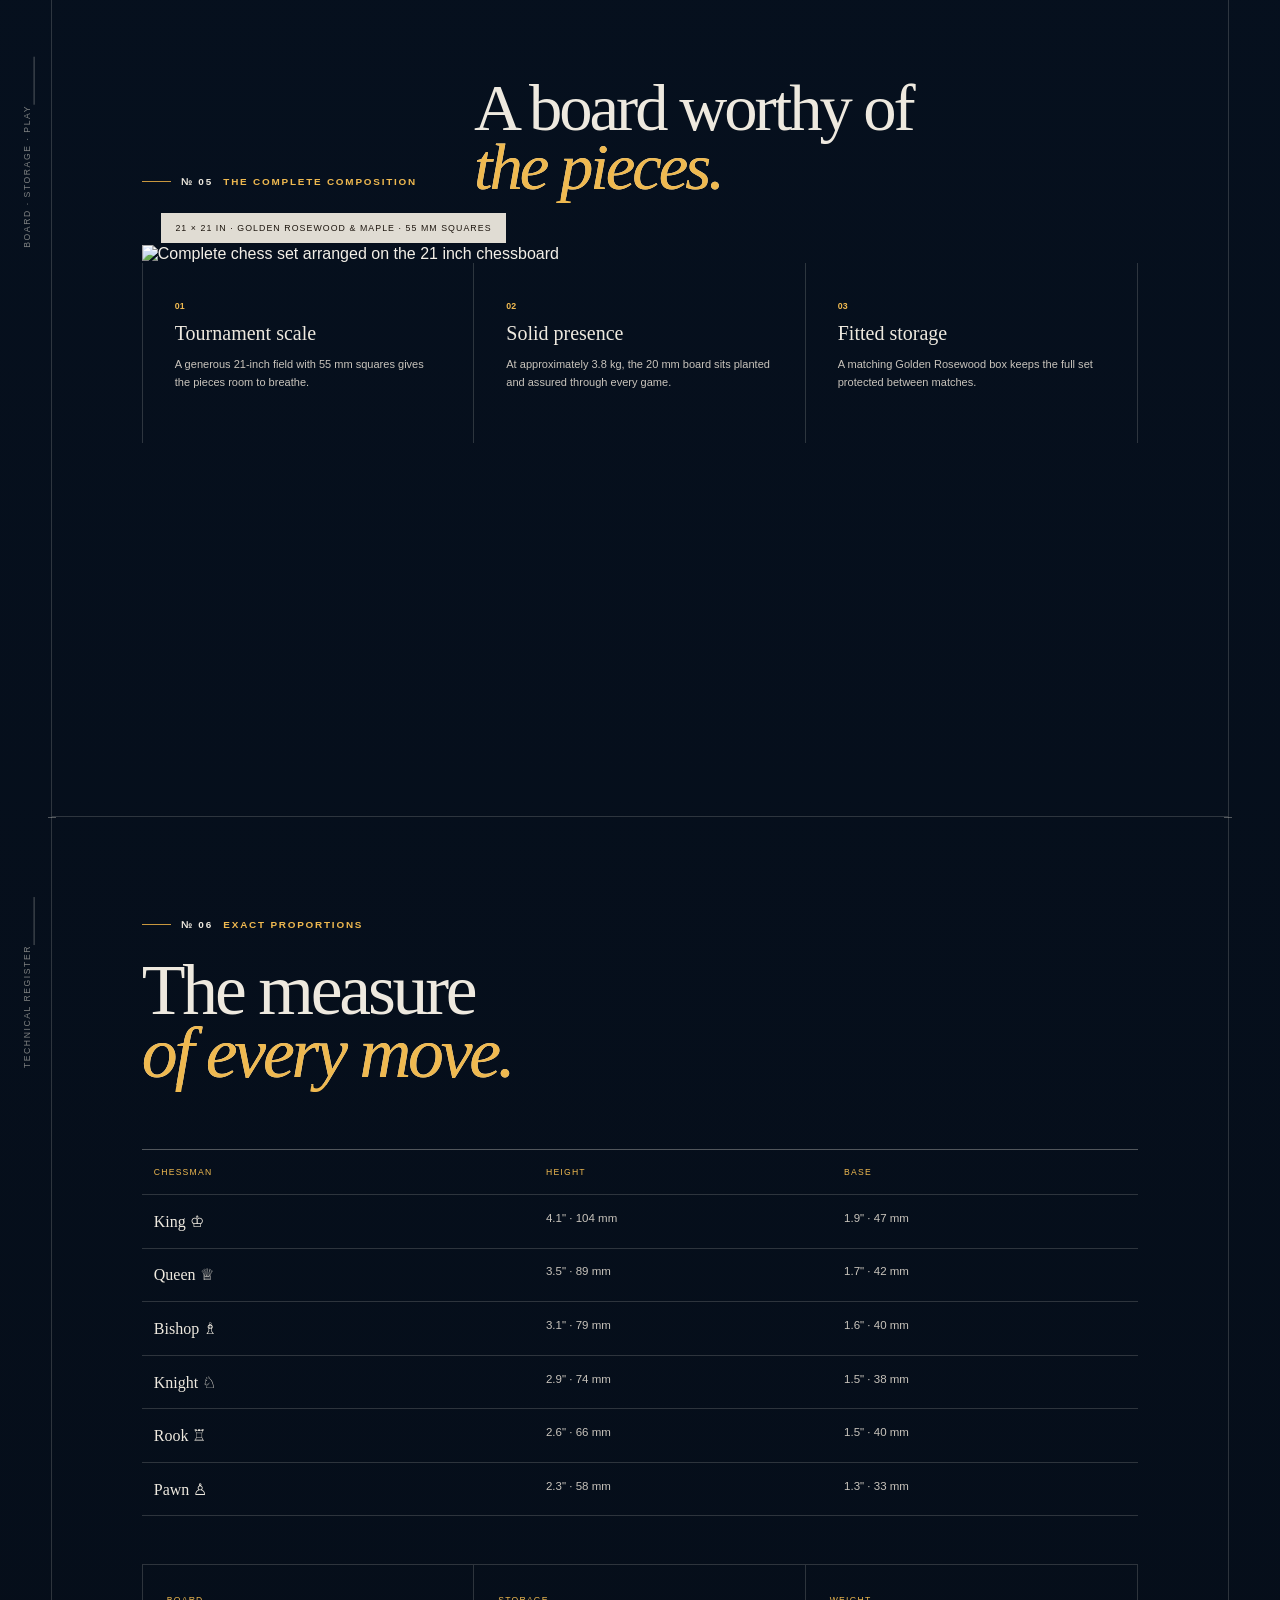
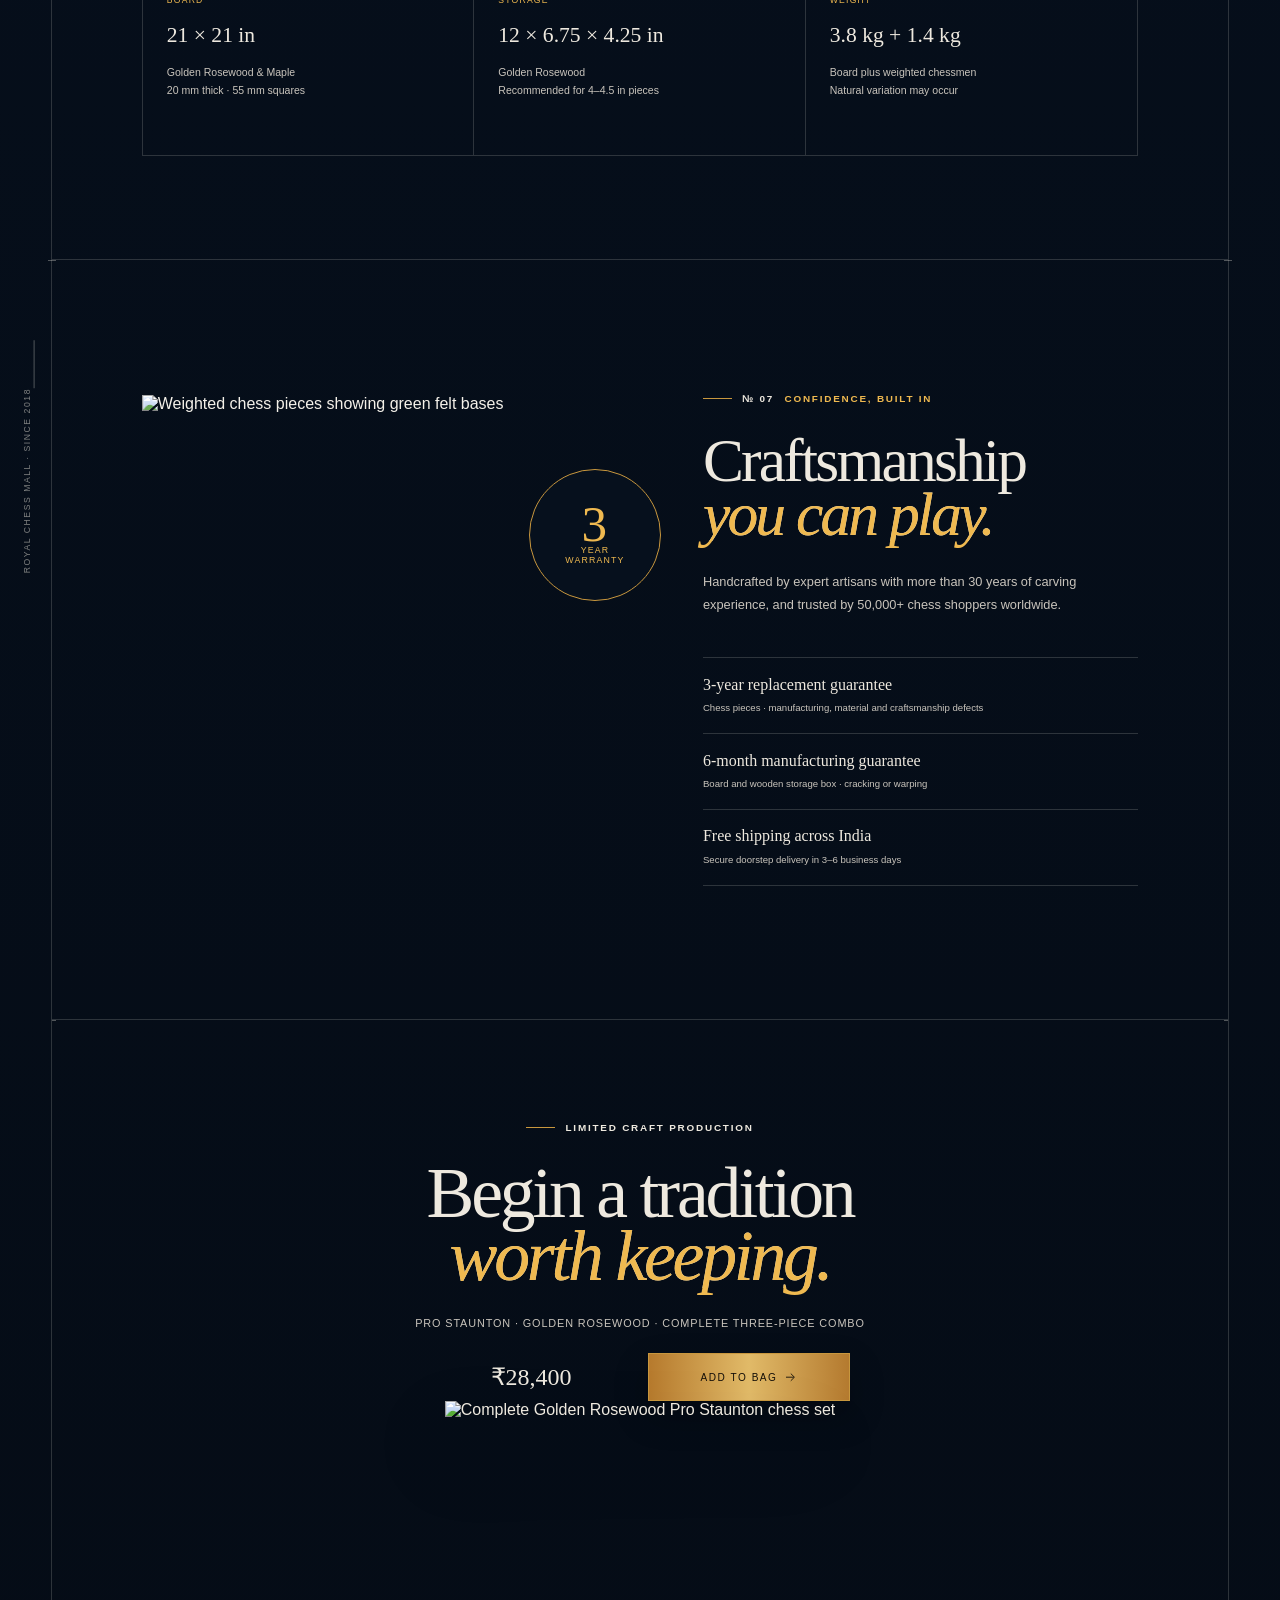
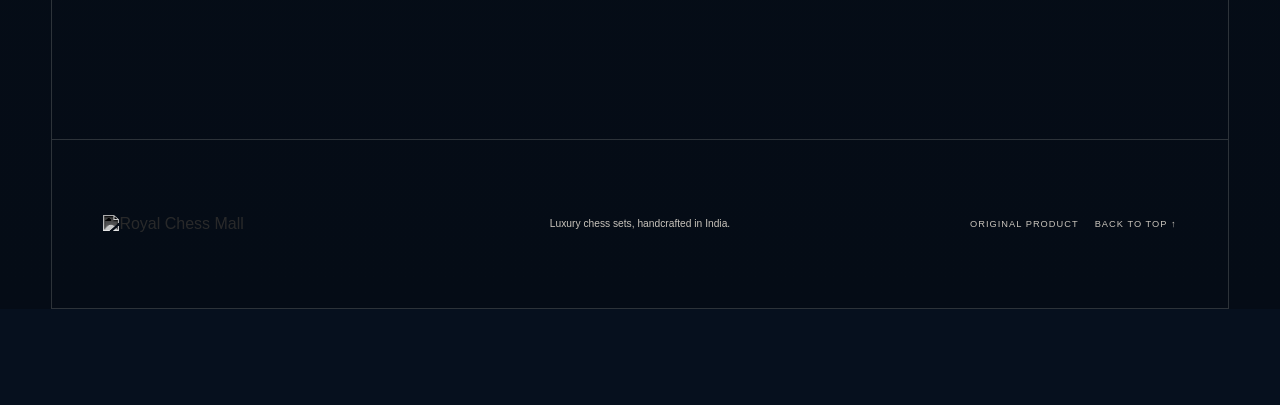
==== commit 29b4fdef: "Retain transparent hero and optimize mobile composition" ====
--- a/royal-chess-pro-staunton/index.html
+++ b/royal-chess-pro-staunton/index.html
@@ -7,7 +7,7 @@
   <meta name="description" content="Explore the 4.1-inch Pro Staunton Golden Rosewood chess set, complete with a 21-inch board and matching wooden storage box." />
   <title>Royal Chess Mall — Pro Staunton PDP</title>
   <link rel="icon" href="https://royalchessmall.in/cdn/shop/files/RCM_CM_Black_300x_without_Tagline_x320.png?v=1754475216" />
-  <link rel="stylesheet" href="./style.css?v=desktop-restore-1" />
+  <link rel="stylesheet" href="./style.css?v=mobile-retain-2" />
 </head>
 <body><link rel="preload" as="image" href="https://royalchessmall.in/cdn/shop/files/RCM_CM_Black_300x_without_Tagline_x320.png?v=1754475216"/><link rel="preload" as="image" href="https://royalchessmall.in/cdn/shop/files/000_bcf6da76-f0d4-4659-bb63-c9f77da764b0_1800x1800.jpg?v=1757314613"/><link rel="preload" as="image" href="https://royalchessmall.in/cdn/shop/files/0_8064b6ba-6b70-450d-adad-ada65e814c35_1800x1800.jpg?v=1757314613"/><link rel="preload" as="image" href="https://royalchessmall.in/cdn/shop/files/1_e6f4eb4f-ec65-4a94-89a3-6464d44bbf40_1800x1800.jpg?v=1757314613"/><link rel="preload" as="image" href="https://royalchessmall.in/cdn/shop/files/4_9b3078ef-4e6b-4e6c-8568-b50df0fa7dc6_1800x1800.jpg?v=1757314613"/><link rel="preload" as="image" href="https://royalchessmall.in/cdn/shop/files/3_0d47ffba-3173-4c47-99a9-da5671f08fd6_1800x1800.jpg?v=1757314613"/><link rel="preload" as="image" href="https://royalchessmall.in/cdn/shop/files/7_b3a7f1d5-9c52-4dd2-b94d-40ac098f8f34_1800x1800.jpg?v=1757314613"/><link rel="preload" as="image" href="https://royalchessmall.in/cdn/shop/files/6_7d2bd206-f90f-42a3-87f0-4cb2db5abb00_1800x1800.jpg?v=1757314613"/><link rel="preload" as="image" href="https://royalchessmall.in/cdn/shop/files/20_6a907814-16fc-4e29-bf4b-9749544eee07_1800x1800.jpg?v=1757314613"/><main><section aria-label="Notifications alt+T" tabindex="-1" aria-live="polite" aria-relevant="additions text" aria-atomic="false" data-react-aria-top-layer="true"></section><div class="offer-strip"><span>World&#x27;s finest chess sets</span><span class="offer-diamond"></span><strong>25% off above ₹12,000 · KING25</strong><span class="offer-diamond"></span><span>Free shipping across India</span></div><header class="site-header"><button class="icon-button mobile-menu" aria-label="Toggle menu"><svg viewBox="0 0 24 24" aria-hidden="true"><path d="M4 7h16M4 12h16M4 17h16"></path></svg></button><a href="https://royalchessmall.in/collections/best-sellers/products/4-1-pro-staunton-weighted-wooden-chess-pieces-with-21-board-wooden-storage-box-golden-rosewood" target="_blank" rel="noreferrer" class="brand" aria-label="Royal Chess Mall home"><img src="https://royalchessmall.in/cdn/shop/files/RCM_CM_Black_300x_without_Tagline_x320.png?v=1754475216" alt="Royal Chess Mall"/></a><nav class="site-nav" aria-label="Primary navigation"><a href="#craft">Craft</a><a href="#anatomy">Anatomy</a><a href="#specifications">Specifications</a><a href="#guarantee">Guarantee</a></nav><button class="bag-button" aria-label="Bag with 0 items"><svg viewBox="0 0 24 24" aria-hidden="true"><path d="M5 8h14l-1 13H6L5 8Z"></path><path d="M9 9V6a3 3 0 0 1 6 0v3"></path></svg><span>Bag</span><b>00</b></button></header><section class="hero editorial-frame" aria-labelledby="product-title"><div class="vertical-label">Pro Staunton · Series 4.1</div><div class="hero-word" aria-hidden="true">STAUNTON</div><div class="hero-left" data-reveal="true"><p class="eyebrow"><span>№ 01</span> A modern classic</p><h1 id="product-title">Pro Staunton<em>Golden Rosewood</em></h1><p class="hero-intro">Tournament proportions, sculpted by hand. A complete heirloom set with 21-inch board, four queens and a fitted wooden box.</p><a class="text-link" href="#craft">Discover the craft <svg viewBox="0 0 24 24" aria-hidden="true"><path d="M5 12h13M13 6l6 6-6 6"></path></svg></a></div><div class="hero-stage" data-reveal="true"><div class="orbit orbit-one"></div><div class="orbit orbit-two"></div><img class="hero-product" src="https://royalchessmall.in/cdn/shop/files/000_bcf6da76-f0d4-4659-bb63-c9f77da764b0_1800x1800.jpg?v=1757314613" alt="Complete Pro Staunton chess set, board and wooden storage box"/><div class="stage-disc"></div><div class="hero-marker marker-a">Hand weighted</div><div class="hero-marker marker-b">4 queens</div></div><aside class="buy-panel" data-reveal="true"><div class="rating-row"><span>★★★★★</span><a href="#guarantee">2 verified reviews</a></div><p class="product-kicker">Pieces · Board · Storage</p><div class="price-row"><strong>₹28,400</strong><span>Inclusive of all taxes</span></div><p class="delivery-note"><i></i> In stock · Fastest delivery Aug 31 – Sep 02</p><div class="quantity-row"><span>Quantity</span><div class="stepper" aria-label="Quantity selector"><button aria-label="Decrease quantity">−</button><output aria-live="polite">1</output><button aria-label="Increase quantity">+</button></div></div><button data-slot="button" data-variant="default" data-size="default" class="inline-flex shrink-0 items-center justify-center gap-2 rounded-md text-sm font-medium whitespace-nowrap transition-all outline-none focus-visible:border-ring focus-visible:ring-[3px] focus-visible:ring-ring/50 disabled:pointer-events-none disabled:opacity-50 aria-invalid:border-destructive aria-invalid:ring-destructive/20 dark:aria-invalid:ring-destructive/40 [&amp;_svg]:pointer-events-none [&amp;_svg]:shrink-0 [&amp;_svg:not([class*=&#x27;size-&#x27;])]:size-4 bg-primary text-primary-foreground hover:bg-primary/90 h-9 px-4 py-2 has-[&gt;svg]:px-3 add-button">Add to bag · ₹28,400</button><a class="buy-now" href="https://royalchessmall.in/collections/best-sellers/products/4-1-pro-staunton-weighted-wooden-chess-pieces-with-21-board-wooden-storage-box-golden-rosewood" target="_blank" rel="noreferrer">Buy on Royal Chess Mall <svg viewBox="0 0 24 24" aria-hidden="true"><path d="M5 12h13M13 6l6 6-6 6"></path></svg></a><div class="offer-card"><span>25% off above ₹12,000</span><button>KING25 · Copy</button></div><div class="offer-card muted"><span>15% off storewide</span><button>STORE15 · Copy</button></div></aside><div class="gallery-rail" data-reveal="true"><button class="gallery-thumb active" aria-label="View image 1" aria-pressed="true"><img src="https://royalchessmall.in/cdn/shop/files/000_bcf6da76-f0d4-4659-bb63-c9f77da764b0_1800x1800.jpg?v=1757314613" alt=""/><span>01</span></button><button class="gallery-thumb" aria-label="View image 2" aria-pressed="false"><img src="https://royalchessmall.in/cdn/shop/files/0_8064b6ba-6b70-450d-adad-ada65e814c35_1800x1800.jpg?v=1757314613" alt=""/><span>02</span></button><button class="gallery-thumb" aria-label="View image 3" aria-pressed="false"><img src="https://royalchessmall.in/cdn/shop/files/1_e6f4eb4f-ec65-4a94-89a3-6464d44bbf40_1800x1800.jpg?v=1757314613" alt=""/><span>03</span></button><button class="gallery-thumb" aria-label="View image 4" aria-pressed="false"><img src="https://royalchessmall.in/cdn/shop/files/4_9b3078ef-4e6b-4e6c-8568-b50df0fa7dc6_1800x1800.jpg?v=1757314613" alt=""/><span>04</span></button></div><div class="hero-index">01 <span>/</span> 05</div></section><section class="statement-section editorial-frame" id="craft"><div class="vertical-label">The Art of Play</div><p class="eyebrow centered" data-reveal="true"><span>№ 02</span> The Pro Staunton Series</p><h2 data-reveal="true">Made for the match.<br/><em>Finished for the mantle.</em></h2><p class="statement-copy" data-reveal="true">Balanced for clubs and tournament play, each piece follows the enduring Staunton silhouette—then adds the depth, figuring and touch only solid wood can give.</p><div class="piece-triptych" data-reveal="true"><figure><img src="https://royalchessmall.in/cdn/shop/files/0_8064b6ba-6b70-450d-adad-ada65e814c35_1800x1800.jpg?v=1757314613" alt="Dark Golden Rosewood chess army"/><figcaption><b>01</b><span>Golden Rosewood</span><small>Dark army</small></figcaption></figure><figure class="featured"><img src="https://royalchessmall.in/cdn/shop/files/3_0d47ffba-3173-4c47-99a9-da5671f08fd6_1800x1800.jpg?v=1757314613" alt="Hand-carved Boxwood knight"/><figcaption><b>02</b><span>Sculpted Knight</span><small>The signature profile</small></figcaption></figure><figure><img src="https://royalchessmall.in/cdn/shop/files/1_e6f4eb4f-ec65-4a94-89a3-6464d44bbf40_1800x1800.jpg?v=1757314613" alt="Light Boxwood chess army"/><figcaption><b>03</b><span>Natural Boxwood</span><small>Light army</small></figcaption></figure></div></section><section class="anatomy-section editorial-frame" id="anatomy"><div class="vertical-label">Proportions · Balance</div><div class="section-title" data-reveal="true"><p class="eyebrow"><span>№ 03</span> Anatomy of a classic</p><h2>Form follows <em>the game</em></h2></div><div class="anatomy-visual" data-reveal="true"><img src="https://royalchessmall.in/cdn/shop/files/7_b3a7f1d5-9c52-4dd2-b94d-40ac098f8f34_1800x1800.jpg?v=1757314613" alt="Golden Rosewood king and queen on the chessboard"/><span class="measure measure-top">King · 104 mm</span><span class="measure measure-side">Base · 47 mm</span></div><div class="anatomy-copy" data-reveal="true"><p class="drop-cap">The 4.1-inch king establishes a commanding tournament scale. Broad bases and added internal weight give every move a deliberate, stable finish.</p><dl><div><dt>Piece weight</dt><dd>1.4 kg / 3 lbs</dd></div><div><dt>Square pairing</dt><dd>60–65 mm</dd></div><div><dt>Queens included</dt><dd>Four</dd></div></dl></div></section><section class="material-section editorial-frame"><div class="vertical-label">Material Study · 04</div><div class="material-image" data-reveal="true"><img src="https://royalchessmall.in/cdn/shop/files/6_7d2bd206-f90f-42a3-87f0-4cb2db5abb00_1800x1800.jpg?v=1757314613" alt="Boxwood and Golden Rosewood pawns showing natural grain"/><span>Golden Rosewood</span><span>Natural Boxwood</span></div><div class="material-copy" data-reveal="true"><p class="eyebrow"><span>№ 04</span> Material study</p><h2>Two timbers.<br/><em>One quiet harmony.</em></h2><p>Warm, figured Golden Rosewood meets luminous Boxwood. The contrast remains clear at a glance while every natural grain line stays visible up close.</p><a href="#specifications" class="outline-link">Read the specifications <svg viewBox="0 0 24 24" aria-hidden="true"><path d="M5 12h13M13 6l6 6-6 6"></path></svg></a></div></section><section class="board-section editorial-frame"><div class="vertical-label">Board · Storage · Play</div><div class="board-heading" data-reveal="true"><p class="eyebrow"><span>№ 05</span> The complete composition</p><h2>A board worthy of <em>the pieces.</em></h2></div><figure class="board-visual" data-reveal="true"><img src="https://royalchessmall.in/cdn/shop/files/4_9b3078ef-4e6b-4e6c-8568-b50df0fa7dc6_1800x1800.jpg?v=1757314613" alt="Complete chess set arranged on the 21 inch chessboard"/><figcaption>21 × 21 in · Golden Rosewood &amp; Maple · 55 mm squares</figcaption></figure><div class="board-notes" data-reveal="true"><article><b>01</b><h3>Tournament scale</h3><p>A generous 21-inch field with 55 mm squares gives the pieces room to breathe.</p></article><article><b>02</b><h3>Solid presence</h3><p>At approximately 3.8 kg, the 20 mm board sits planted and assured through every game.</p></article><article><b>03</b><h3>Fitted storage</h3><p>A matching Golden Rosewood box keeps the full set protected between matches.</p></article></div></section><section class="spec-section editorial-frame" id="specifications"><div class="vertical-label">Technical Register</div><div class="section-title" data-reveal="true"><p class="eyebrow"><span>№ 06</span> Exact proportions</p><h2>The measure<br/><em>of every move.</em></h2></div><div class="dimension-table" data-reveal="true"><div class="table-row table-head"><span>Chessman</span><span>Height</span><span>Base</span></div><div class="table-row"><strong>King ♔</strong><span>4.1&quot; · 104 mm</span><span>1.9&quot; · 47 mm</span></div><div class="table-row"><strong>Queen ♕</strong><span>3.5&quot; · 89 mm</span><span>1.7&quot; · 42 mm</span></div><div class="table-row"><strong>Bishop ♗</strong><span>3.1&quot; · 79 mm</span><span>1.6&quot; · 40 mm</span></div><div class="table-row"><strong>Knight ♘</strong><span>2.9&quot; · 74 mm</span><span>1.5&quot; · 38 mm</span></div><div class="table-row"><strong>Rook ♖</strong><span>2.6&quot; · 66 mm</span><span>1.5&quot; · 40 mm</span></div><div class="table-row"><strong>Pawn ♙</strong><span>2.3&quot; · 58 mm</span><span>1.3&quot; · 33 mm</span></div></div><div class="spec-cards" data-reveal="true"><article><span>Board</span><strong>21 × 21 in</strong><p>Golden Rosewood &amp; Maple<br/>20 mm thick · 55 mm squares</p></article><article><span>Storage</span><strong>12 × 6.75 × 4.25 in</strong><p>Golden Rosewood<br/>Recommended for 4–4.5 in pieces</p></article><article><span>Weight</span><strong>3.8 kg + 1.4 kg</strong><p>Board plus weighted chessmen<br/>Natural variation may occur</p></article></div></section><section class="guarantee-section editorial-frame" id="guarantee"><div class="vertical-label">Royal Chess Mall · Since 2018</div><div class="guarantee-visual" data-reveal="true"><img src="https://royalchessmall.in/cdn/shop/files/20_6a907814-16fc-4e29-bf4b-9749544eee07_1800x1800.jpg?v=1757314613" alt="Weighted chess pieces showing green felt bases"/><div class="guarantee-seal"><span>3</span> year<br/>warranty</div></div><div class="guarantee-copy" data-reveal="true"><p class="eyebrow"><span>№ 07</span> Confidence, built in</p><h2>Craftsmanship<br/><em>you can play.</em></h2><p>Handcrafted by expert artisans with more than 30 years of carving experience, and trusted by 50,000+ chess shoppers worldwide.</p><ul><li><b>3-year replacement guarantee</b><span>Chess pieces · manufacturing, material and craftsmanship defects</span></li><li><b>6-month manufacturing guarantee</b><span>Board and wooden storage box · cracking or warping</span></li><li><b>Free shipping across India</b><span>Secure doorstep delivery in 3–6 business days</span></li></ul></div></section><section class="final-cta editorial-frame" data-reveal="true"><div class="vertical-label">Your Move · 08</div><p class="eyebrow centered"><span>Limited craft production</span></p><h2>Begin a tradition<br/><em>worth keeping.</em></h2><p>Pro Staunton · Golden Rosewood · Complete three-piece combo</p><div class="final-buy-row"><strong>₹28,400</strong><button data-slot="button" data-variant="default" data-size="default" class="inline-flex shrink-0 items-center justify-center gap-2 rounded-md text-sm font-medium whitespace-nowrap transition-all outline-none focus-visible:border-ring focus-visible:ring-[3px] focus-visible:ring-ring/50 disabled:pointer-events-none disabled:opacity-50 aria-invalid:border-destructive aria-invalid:ring-destructive/20 dark:aria-invalid:ring-destructive/40 [&amp;_svg]:pointer-events-none [&amp;_svg]:shrink-0 [&amp;_svg:not([class*=&#x27;size-&#x27;])]:size-4 bg-primary text-primary-foreground hover:bg-primary/90 h-9 px-4 py-2 has-[&gt;svg]:px-3 add-button light">Add to bag <svg viewBox="0 0 24 24" aria-hidden="true"><path d="M5 12h13M13 6l6 6-6 6"></path></svg></button></div><img src="https://royalchessmall.in/cdn/shop/files/000_bcf6da76-f0d4-4659-bb63-c9f77da764b0_1800x1800.jpg?v=1757314613" alt="Complete Golden Rosewood Pro Staunton chess set"/></section><footer><img src="https://royalchessmall.in/cdn/shop/files/RCM_CM_Black_300x_without_Tagline_x320.png?v=1754475216" alt="Royal Chess Mall"/><p>Luxury chess sets, handcrafted in India.</p><div><a href="https://royalchessmall.in/collections/best-sellers/products/4-1-pro-staunton-weighted-wooden-chess-pieces-with-21-board-wooden-storage-box-golden-rosewood" target="_blank" rel="noreferrer">Original product</a><a href="#product-title">Back to top ↑</a></div></footer><div class="sticky-buy" aria-label="Sticky purchase bar"><div><small>Pro Staunton · Golden Rosewood</small><strong>₹28,400</strong></div><button data-slot="button" data-variant="default" data-size="default" class="inline-flex shrink-0 items-center justify-center gap-2 rounded-md text-sm font-medium whitespace-nowrap transition-all outline-none focus-visible:border-ring focus-visible:ring-[3px] focus-visible:ring-ring/50 disabled:pointer-events-none disabled:opacity-50 aria-invalid:border-destructive aria-invalid:ring-destructive/20 dark:aria-invalid:ring-destructive/40 [&amp;_svg]:pointer-events-none [&amp;_svg]:shrink-0 [&amp;_svg:not([class*=&#x27;size-&#x27;])]:size-4 bg-primary text-primary-foreground hover:bg-primary/90 h-9 px-4 py-2 has-[&gt;svg]:px-3 add-button">Add to bag</button></div></main><script src="./app.js"></script></body>
 </html>
--- a/royal-chess-pro-staunton/style.css
+++ b/royal-chess-pro-staunton/style.css
@@ -577,3 +577,104 @@
     grid-template-columns: minmax(240px, .78fr) minmax(420px, 1.3fr) minmax(280px, .9fr);
   }
 }
+
+/* Retain the original transparent hero artwork on every viewport */
+.hero-product {
+  content: url("./assets/product-hero.webp");
+  mix-blend-mode: normal;
+  filter: drop-shadow(0 32px 30px rgba(0, 0, 0, .48));
+}
+
+/* Mobile hero fit based on the 375 × 667 reference viewport */
+@media (max-width: 760px) {
+  .hero {
+    min-height: 0;
+    padding: 4.65rem .78rem 1.25rem;
+  }
+  .hero-word {
+    top: .9rem;
+    width: calc(100% - .65rem);
+    font-size: clamp(2.65rem, 14vw, 4.35rem);
+    line-height: .86;
+    letter-spacing: -.045em;
+    background: linear-gradient(100deg,
+      rgba(200, 151, 62, .2) 5%,
+      rgba(238, 233, 223, .3) 30%,
+      rgba(239, 185, 80, .98) 49%,
+      rgba(200, 151, 62, .42) 60%,
+      rgba(200, 151, 62, .16) 82%);
+    background-size: 250% 100%;
+    -webkit-background-clip: text;
+    background-clip: text;
+  }
+  .hero-left .eyebrow {
+    gap: .48rem;
+    font-size: .54rem;
+    letter-spacing: .13em;
+    white-space: nowrap;
+  }
+  .hero-left .eyebrow::before {
+    width: 1.25rem;
+  }
+  .hero-left h1 {
+    margin: .82rem auto .9rem;
+    font-size: clamp(1.95rem, 9.7vw, 2.55rem);
+    line-height: .98;
+    white-space: nowrap;
+    overflow-wrap: normal;
+  }
+  .hero-left h1 em {
+    margin-top: .4rem;
+    line-height: 1.06;
+  }
+  .hero-intro {
+    max-width: 36ch;
+    margin-bottom: 0;
+    font-size: .71rem;
+    line-height: 1.58;
+  }
+  .hero-stage {
+    min-height: 306px;
+    margin: .35rem 0 .25rem;
+  }
+  .hero-stage.is-visible .hero-product,
+  .hero-product {
+    width: min(96%, 340px);
+    max-height: 304px;
+  }
+  .stage-disc {
+    bottom: .1rem;
+    width: 72%;
+  }
+  .buy-panel {
+    margin-top: .2rem;
+    padding: .9rem;
+  }
+  .product-kicker {
+    margin-top: .8rem;
+  }
+  .delivery-note {
+    margin: .72rem 0;
+  }
+  .quantity-row {
+    padding: .58rem 0;
+  }
+  .buy-panel .add-button {
+    min-height: 44px;
+    margin-top: .75rem;
+  }
+  .buy-now {
+    margin: .7rem 0 1rem;
+  }
+  .offer-card {
+    padding: .55rem .62rem;
+  }
+  .gallery-rail {
+    gap: .5rem;
+    padding-top: .7rem;
+  }
+  .gallery-thumb {
+    width: 50px;
+    height: 50px;
+  }
+}
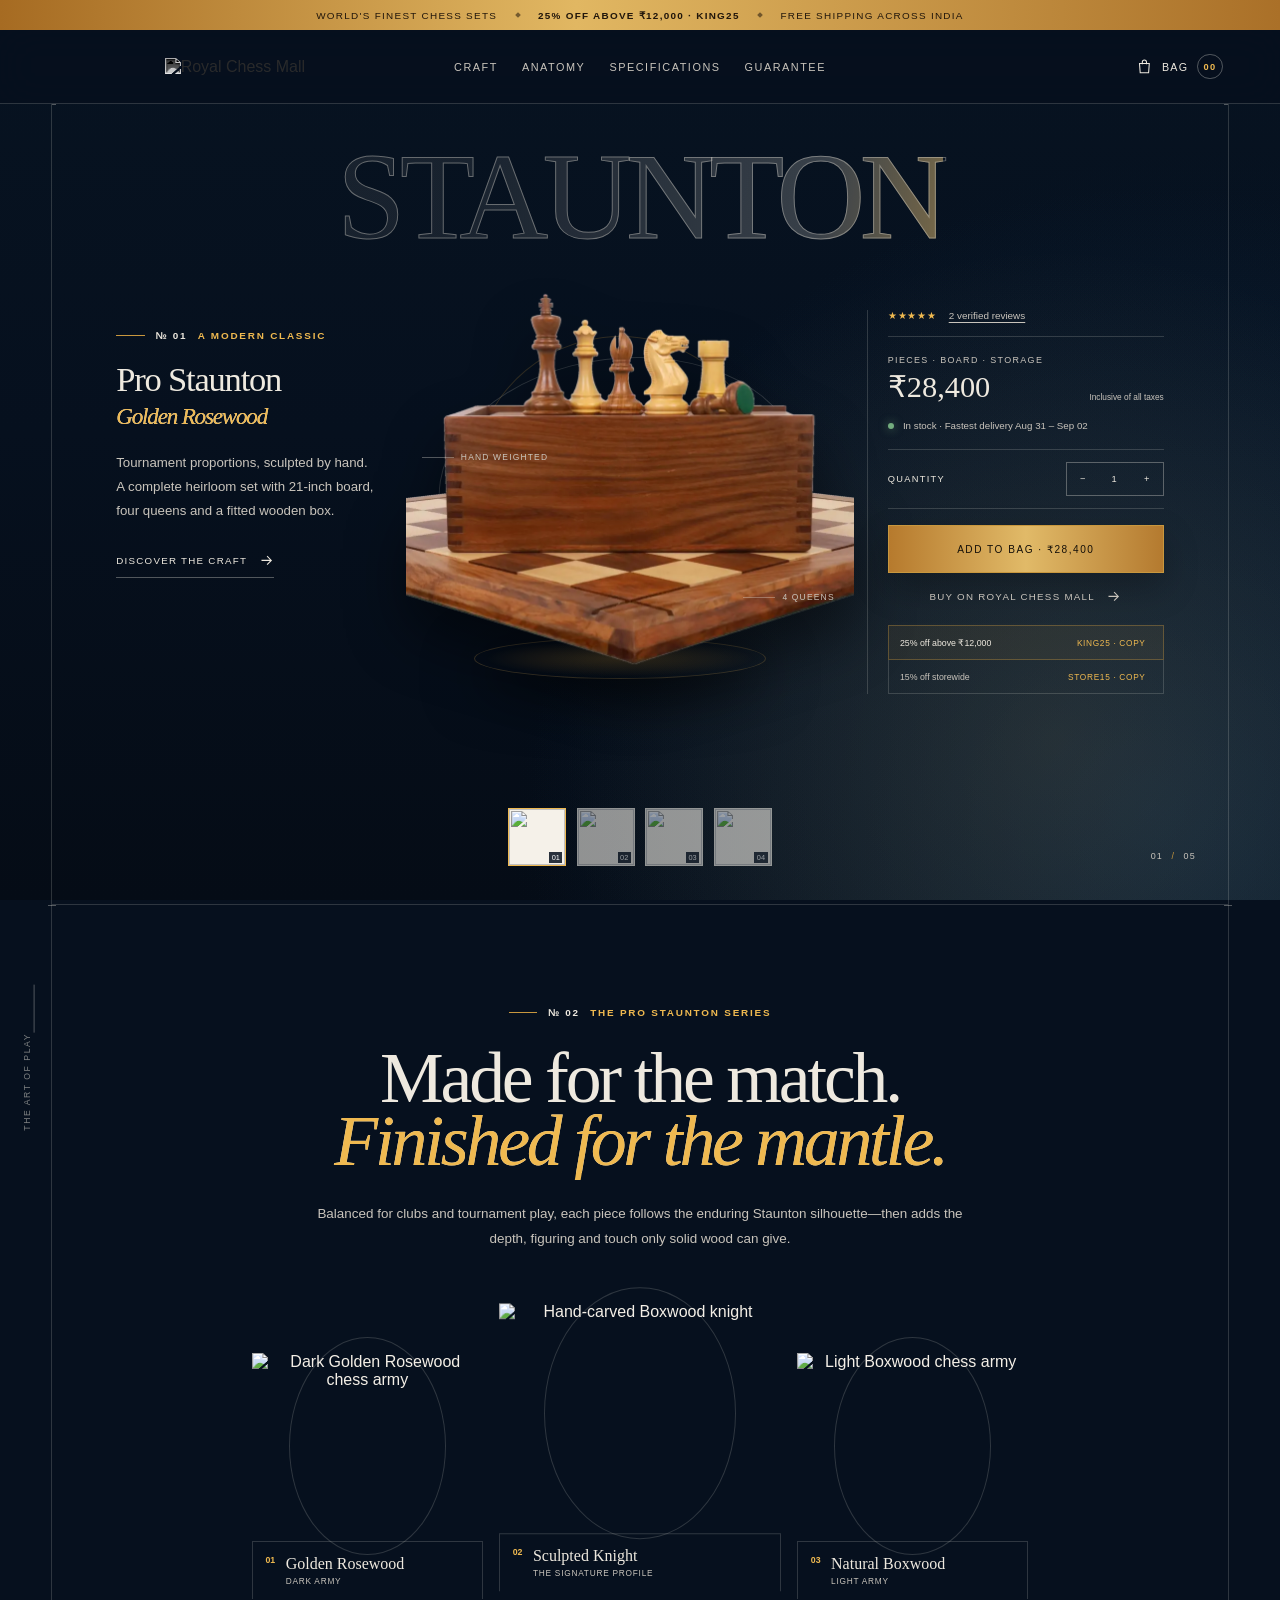
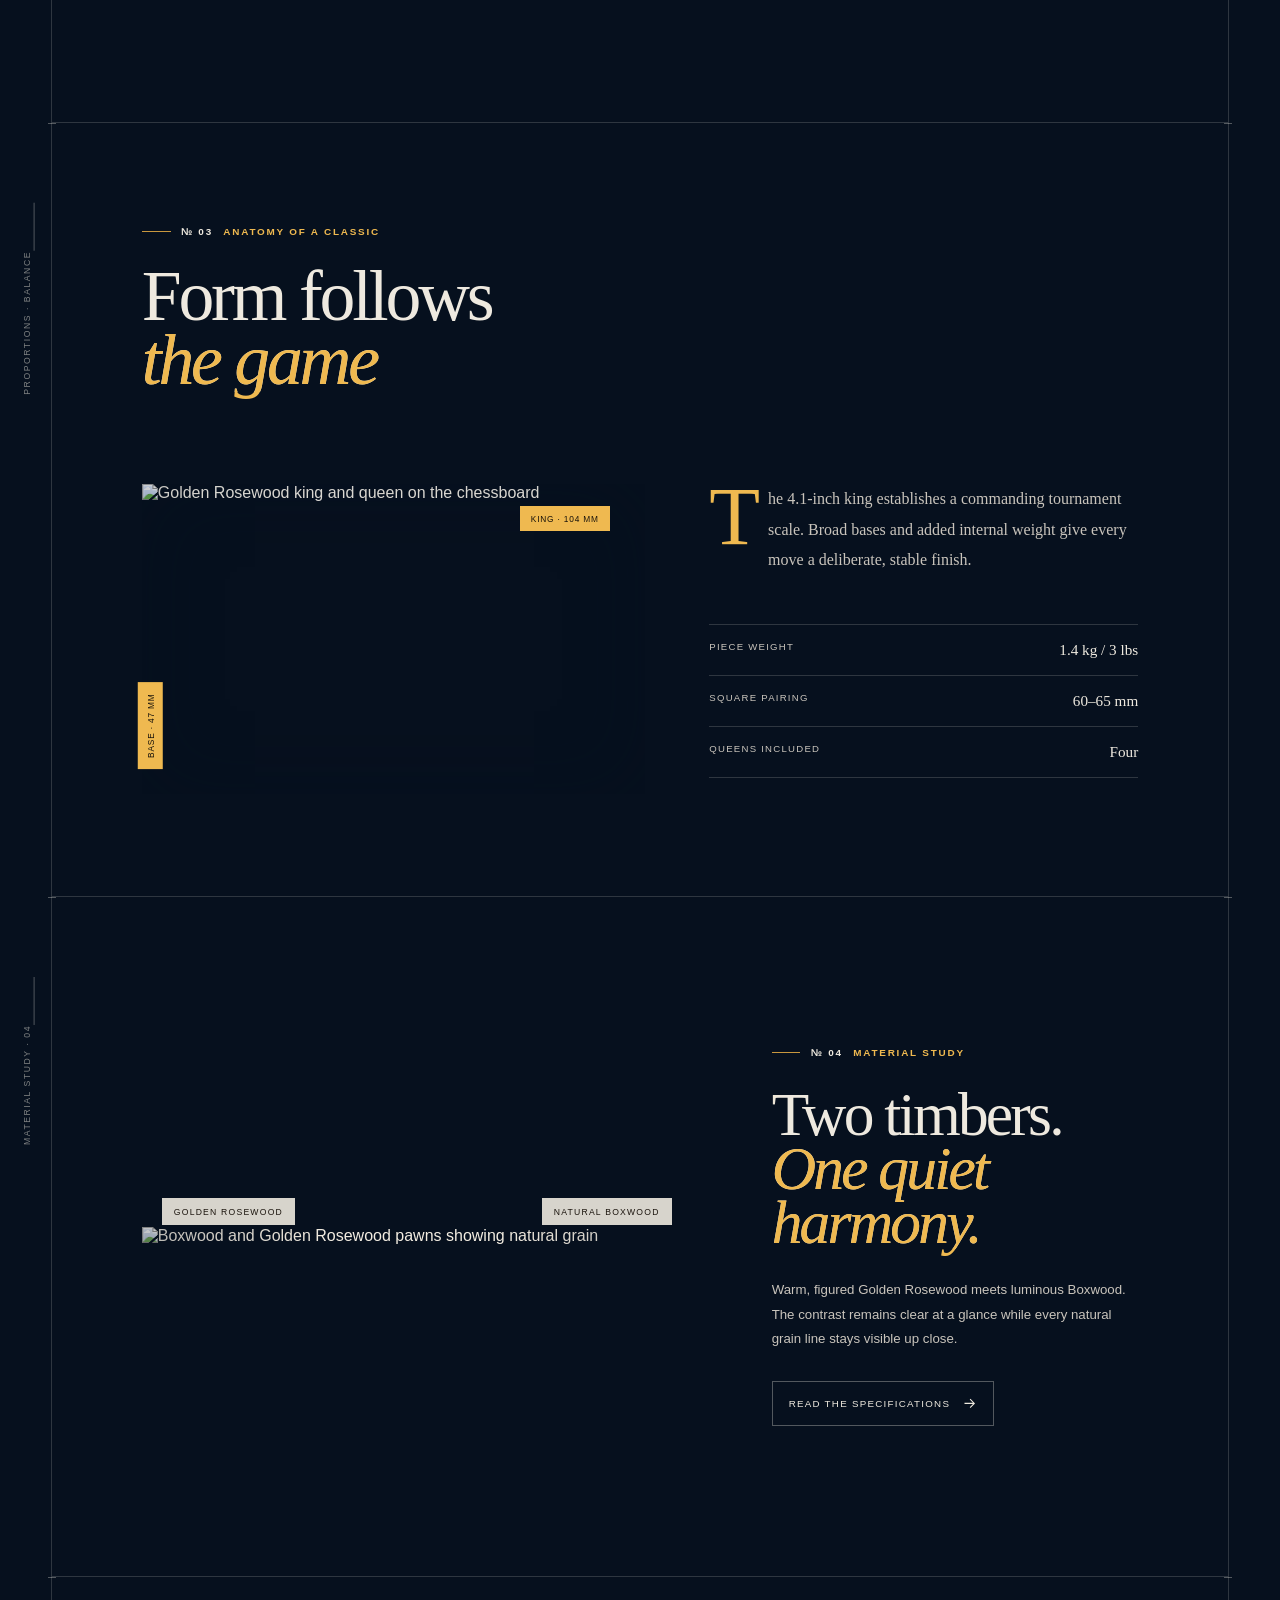
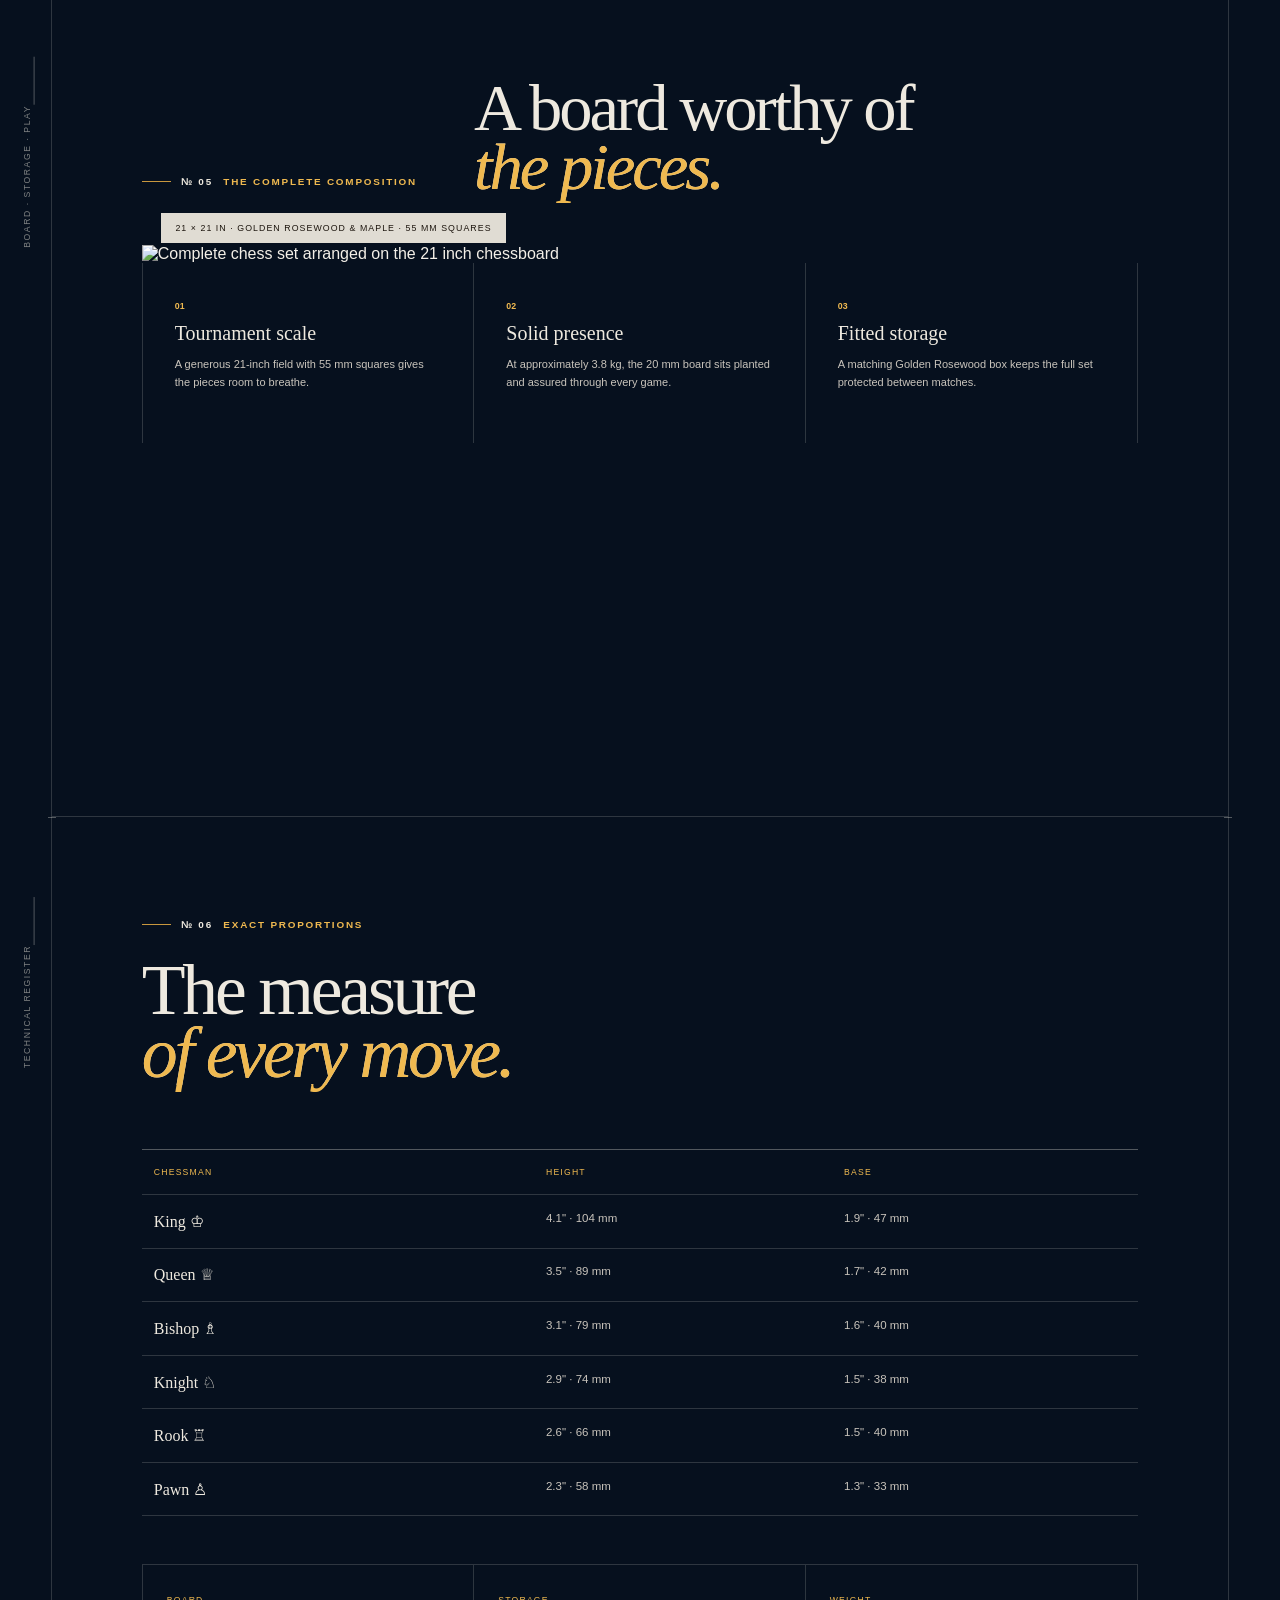
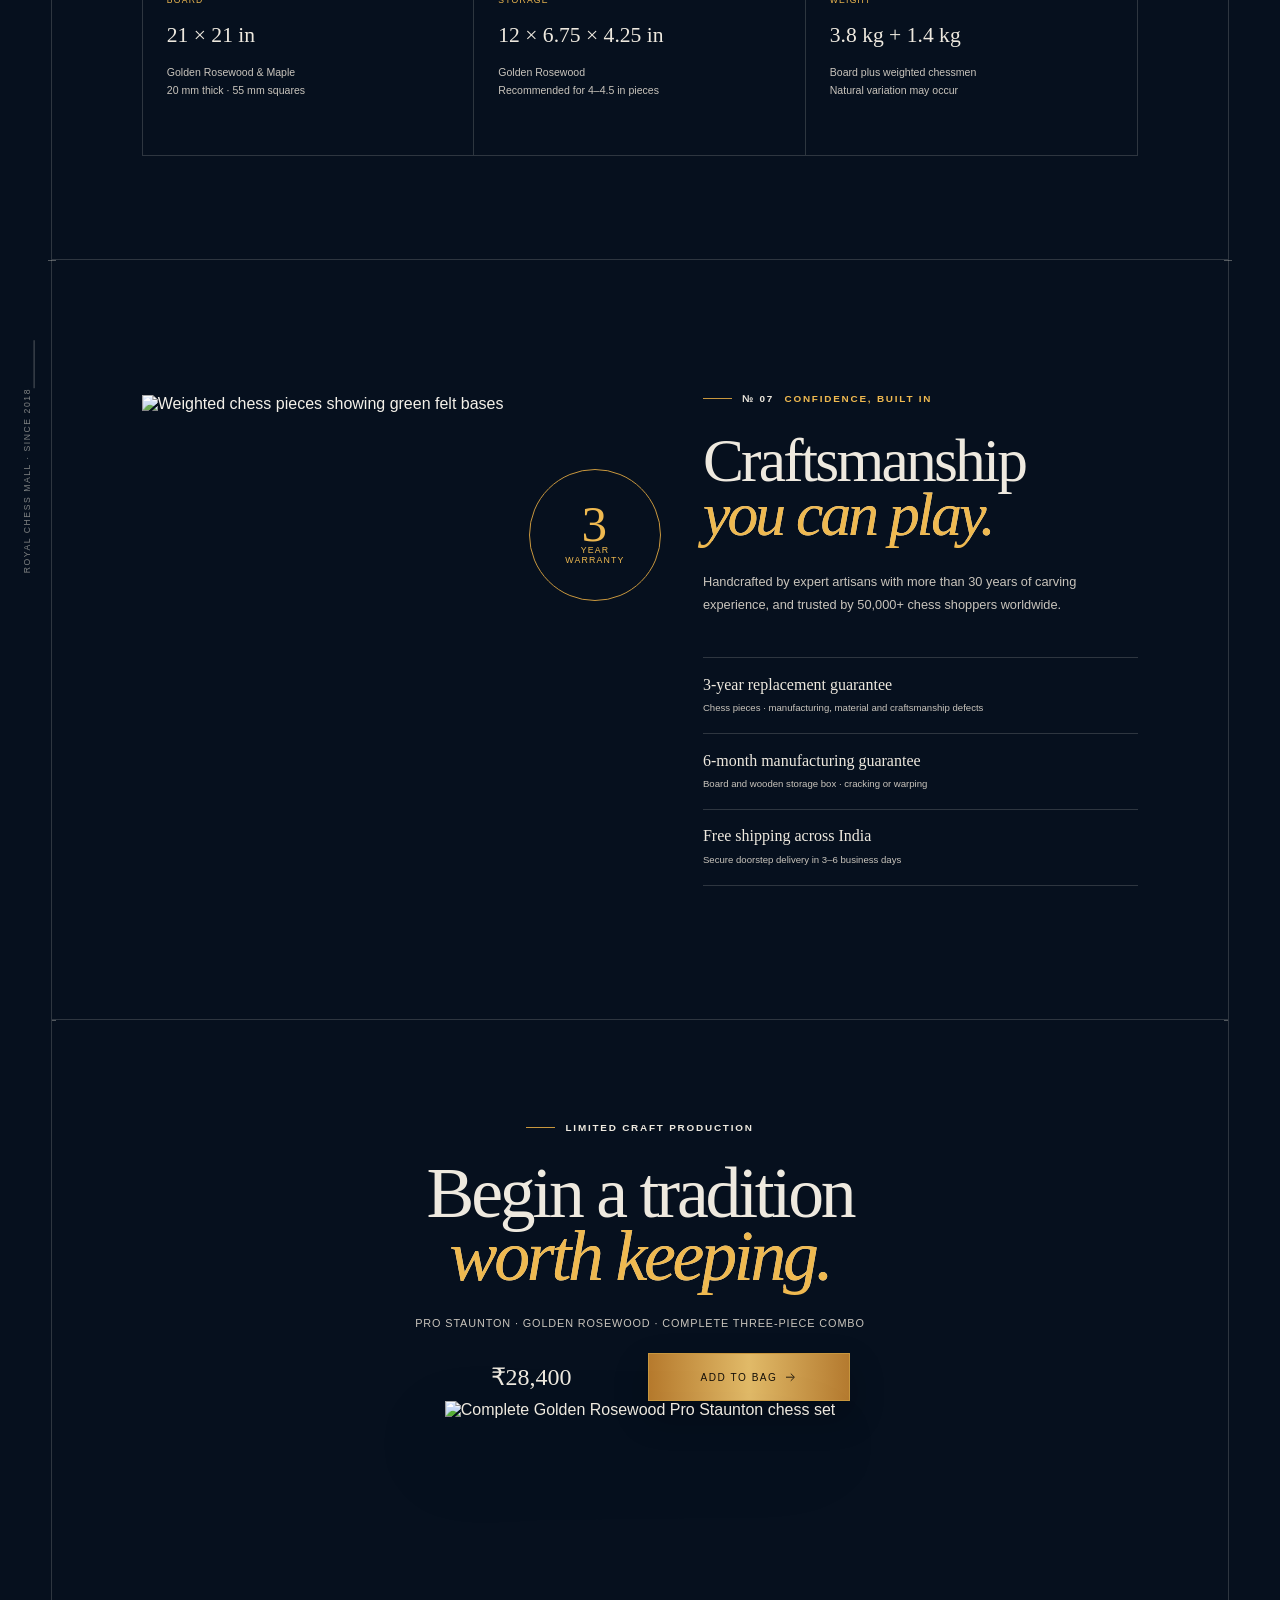
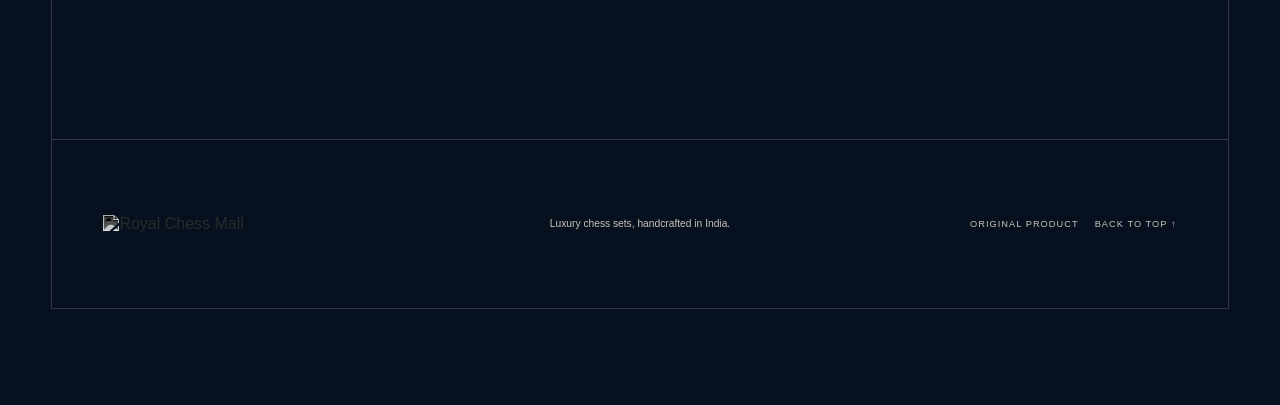
==== commit 4f3032fa: "Add continuous brand gradient and desktop hero approach" ====
--- a/royal-chess-pro-staunton/index.html
+++ b/royal-chess-pro-staunton/index.html
@@ -7,7 +7,7 @@
   <meta name="description" content="Explore the 4.1-inch Pro Staunton Golden Rosewood chess set, complete with a 21-inch board and matching wooden storage box." />
   <title>Royal Chess Mall — Pro Staunton PDP</title>
   <link rel="icon" href="https://royalchessmall.in/cdn/shop/files/RCM_CM_Black_300x_without_Tagline_x320.png?v=1754475216" />
-  <link rel="stylesheet" href="./style.css?v=mobile-retain-2" />
+  <link rel="stylesheet" href="./style.css?v=ambient-desktop-3" />
 </head>
 <body><link rel="preload" as="image" href="https://royalchessmall.in/cdn/shop/files/RCM_CM_Black_300x_without_Tagline_x320.png?v=1754475216"/><link rel="preload" as="image" href="https://royalchessmall.in/cdn/shop/files/000_bcf6da76-f0d4-4659-bb63-c9f77da764b0_1800x1800.jpg?v=1757314613"/><link rel="preload" as="image" href="https://royalchessmall.in/cdn/shop/files/0_8064b6ba-6b70-450d-adad-ada65e814c35_1800x1800.jpg?v=1757314613"/><link rel="preload" as="image" href="https://royalchessmall.in/cdn/shop/files/1_e6f4eb4f-ec65-4a94-89a3-6464d44bbf40_1800x1800.jpg?v=1757314613"/><link rel="preload" as="image" href="https://royalchessmall.in/cdn/shop/files/4_9b3078ef-4e6b-4e6c-8568-b50df0fa7dc6_1800x1800.jpg?v=1757314613"/><link rel="preload" as="image" href="https://royalchessmall.in/cdn/shop/files/3_0d47ffba-3173-4c47-99a9-da5671f08fd6_1800x1800.jpg?v=1757314613"/><link rel="preload" as="image" href="https://royalchessmall.in/cdn/shop/files/7_b3a7f1d5-9c52-4dd2-b94d-40ac098f8f34_1800x1800.jpg?v=1757314613"/><link rel="preload" as="image" href="https://royalchessmall.in/cdn/shop/files/6_7d2bd206-f90f-42a3-87f0-4cb2db5abb00_1800x1800.jpg?v=1757314613"/><link rel="preload" as="image" href="https://royalchessmall.in/cdn/shop/files/20_6a907814-16fc-4e29-bf4b-9749544eee07_1800x1800.jpg?v=1757314613"/><main><section aria-label="Notifications alt+T" tabindex="-1" aria-live="polite" aria-relevant="additions text" aria-atomic="false" data-react-aria-top-layer="true"></section><div class="offer-strip"><span>World&#x27;s finest chess sets</span><span class="offer-diamond"></span><strong>25% off above ₹12,000 · KING25</strong><span class="offer-diamond"></span><span>Free shipping across India</span></div><header class="site-header"><button class="icon-button mobile-menu" aria-label="Toggle menu"><svg viewBox="0 0 24 24" aria-hidden="true"><path d="M4 7h16M4 12h16M4 17h16"></path></svg></button><a href="https://royalchessmall.in/collections/best-sellers/products/4-1-pro-staunton-weighted-wooden-chess-pieces-with-21-board-wooden-storage-box-golden-rosewood" target="_blank" rel="noreferrer" class="brand" aria-label="Royal Chess Mall home"><img src="https://royalchessmall.in/cdn/shop/files/RCM_CM_Black_300x_without_Tagline_x320.png?v=1754475216" alt="Royal Chess Mall"/></a><nav class="site-nav" aria-label="Primary navigation"><a href="#craft">Craft</a><a href="#anatomy">Anatomy</a><a href="#specifications">Specifications</a><a href="#guarantee">Guarantee</a></nav><button class="bag-button" aria-label="Bag with 0 items"><svg viewBox="0 0 24 24" aria-hidden="true"><path d="M5 8h14l-1 13H6L5 8Z"></path><path d="M9 9V6a3 3 0 0 1 6 0v3"></path></svg><span>Bag</span><b>00</b></button></header><section class="hero editorial-frame" aria-labelledby="product-title"><div class="vertical-label">Pro Staunton · Series 4.1</div><div class="hero-word" aria-hidden="true">STAUNTON</div><div class="hero-left" data-reveal="true"><p class="eyebrow"><span>№ 01</span> A modern classic</p><h1 id="product-title">Pro Staunton<em>Golden Rosewood</em></h1><p class="hero-intro">Tournament proportions, sculpted by hand. A complete heirloom set with 21-inch board, four queens and a fitted wooden box.</p><a class="text-link" href="#craft">Discover the craft <svg viewBox="0 0 24 24" aria-hidden="true"><path d="M5 12h13M13 6l6 6-6 6"></path></svg></a></div><div class="hero-stage" data-reveal="true"><div class="orbit orbit-one"></div><div class="orbit orbit-two"></div><img class="hero-product" src="https://royalchessmall.in/cdn/shop/files/000_bcf6da76-f0d4-4659-bb63-c9f77da764b0_1800x1800.jpg?v=1757314613" alt="Complete Pro Staunton chess set, board and wooden storage box"/><div class="stage-disc"></div><div class="hero-marker marker-a">Hand weighted</div><div class="hero-marker marker-b">4 queens</div></div><aside class="buy-panel" data-reveal="true"><div class="rating-row"><span>★★★★★</span><a href="#guarantee">2 verified reviews</a></div><p class="product-kicker">Pieces · Board · Storage</p><div class="price-row"><strong>₹28,400</strong><span>Inclusive of all taxes</span></div><p class="delivery-note"><i></i> In stock · Fastest delivery Aug 31 – Sep 02</p><div class="quantity-row"><span>Quantity</span><div class="stepper" aria-label="Quantity selector"><button aria-label="Decrease quantity">−</button><output aria-live="polite">1</output><button aria-label="Increase quantity">+</button></div></div><button data-slot="button" data-variant="default" data-size="default" class="inline-flex shrink-0 items-center justify-center gap-2 rounded-md text-sm font-medium whitespace-nowrap transition-all outline-none focus-visible:border-ring focus-visible:ring-[3px] focus-visible:ring-ring/50 disabled:pointer-events-none disabled:opacity-50 aria-invalid:border-destructive aria-invalid:ring-destructive/20 dark:aria-invalid:ring-destructive/40 [&amp;_svg]:pointer-events-none [&amp;_svg]:shrink-0 [&amp;_svg:not([class*=&#x27;size-&#x27;])]:size-4 bg-primary text-primary-foreground hover:bg-primary/90 h-9 px-4 py-2 has-[&gt;svg]:px-3 add-button">Add to bag · ₹28,400</button><a class="buy-now" href="https://royalchessmall.in/collections/best-sellers/products/4-1-pro-staunton-weighted-wooden-chess-pieces-with-21-board-wooden-storage-box-golden-rosewood" target="_blank" rel="noreferrer">Buy on Royal Chess Mall <svg viewBox="0 0 24 24" aria-hidden="true"><path d="M5 12h13M13 6l6 6-6 6"></path></svg></a><div class="offer-card"><span>25% off above ₹12,000</span><button>KING25 · Copy</button></div><div class="offer-card muted"><span>15% off storewide</span><button>STORE15 · Copy</button></div></aside><div class="gallery-rail" data-reveal="true"><button class="gallery-thumb active" aria-label="View image 1" aria-pressed="true"><img src="https://royalchessmall.in/cdn/shop/files/000_bcf6da76-f0d4-4659-bb63-c9f77da764b0_1800x1800.jpg?v=1757314613" alt=""/><span>01</span></button><button class="gallery-thumb" aria-label="View image 2" aria-pressed="false"><img src="https://royalchessmall.in/cdn/shop/files/0_8064b6ba-6b70-450d-adad-ada65e814c35_1800x1800.jpg?v=1757314613" alt=""/><span>02</span></button><button class="gallery-thumb" aria-label="View image 3" aria-pressed="false"><img src="https://royalchessmall.in/cdn/shop/files/1_e6f4eb4f-ec65-4a94-89a3-6464d44bbf40_1800x1800.jpg?v=1757314613" alt=""/><span>03</span></button><button class="gallery-thumb" aria-label="View image 4" aria-pressed="false"><img src="https://royalchessmall.in/cdn/shop/files/4_9b3078ef-4e6b-4e6c-8568-b50df0fa7dc6_1800x1800.jpg?v=1757314613" alt=""/><span>04</span></button></div><div class="hero-index">01 <span>/</span> 05</div></section><section class="statement-section editorial-frame" id="craft"><div class="vertical-label">The Art of Play</div><p class="eyebrow centered" data-reveal="true"><span>№ 02</span> The Pro Staunton Series</p><h2 data-reveal="true">Made for the match.<br/><em>Finished for the mantle.</em></h2><p class="statement-copy" data-reveal="true">Balanced for clubs and tournament play, each piece follows the enduring Staunton silhouette—then adds the depth, figuring and touch only solid wood can give.</p><div class="piece-triptych" data-reveal="true"><figure><img src="https://royalchessmall.in/cdn/shop/files/0_8064b6ba-6b70-450d-adad-ada65e814c35_1800x1800.jpg?v=1757314613" alt="Dark Golden Rosewood chess army"/><figcaption><b>01</b><span>Golden Rosewood</span><small>Dark army</small></figcaption></figure><figure class="featured"><img src="https://royalchessmall.in/cdn/shop/files/3_0d47ffba-3173-4c47-99a9-da5671f08fd6_1800x1800.jpg?v=1757314613" alt="Hand-carved Boxwood knight"/><figcaption><b>02</b><span>Sculpted Knight</span><small>The signature profile</small></figcaption></figure><figure><img src="https://royalchessmall.in/cdn/shop/files/1_e6f4eb4f-ec65-4a94-89a3-6464d44bbf40_1800x1800.jpg?v=1757314613" alt="Light Boxwood chess army"/><figcaption><b>03</b><span>Natural Boxwood</span><small>Light army</small></figcaption></figure></div></section><section class="anatomy-section editorial-frame" id="anatomy"><div class="vertical-label">Proportions · Balance</div><div class="section-title" data-reveal="true"><p class="eyebrow"><span>№ 03</span> Anatomy of a classic</p><h2>Form follows <em>the game</em></h2></div><div class="anatomy-visual" data-reveal="true"><img src="https://royalchessmall.in/cdn/shop/files/7_b3a7f1d5-9c52-4dd2-b94d-40ac098f8f34_1800x1800.jpg?v=1757314613" alt="Golden Rosewood king and queen on the chessboard"/><span class="measure measure-top">King · 104 mm</span><span class="measure measure-side">Base · 47 mm</span></div><div class="anatomy-copy" data-reveal="true"><p class="drop-cap">The 4.1-inch king establishes a commanding tournament scale. Broad bases and added internal weight give every move a deliberate, stable finish.</p><dl><div><dt>Piece weight</dt><dd>1.4 kg / 3 lbs</dd></div><div><dt>Square pairing</dt><dd>60–65 mm</dd></div><div><dt>Queens included</dt><dd>Four</dd></div></dl></div></section><section class="material-section editorial-frame"><div class="vertical-label">Material Study · 04</div><div class="material-image" data-reveal="true"><img src="https://royalchessmall.in/cdn/shop/files/6_7d2bd206-f90f-42a3-87f0-4cb2db5abb00_1800x1800.jpg?v=1757314613" alt="Boxwood and Golden Rosewood pawns showing natural grain"/><span>Golden Rosewood</span><span>Natural Boxwood</span></div><div class="material-copy" data-reveal="true"><p class="eyebrow"><span>№ 04</span> Material study</p><h2>Two timbers.<br/><em>One quiet harmony.</em></h2><p>Warm, figured Golden Rosewood meets luminous Boxwood. The contrast remains clear at a glance while every natural grain line stays visible up close.</p><a href="#specifications" class="outline-link">Read the specifications <svg viewBox="0 0 24 24" aria-hidden="true"><path d="M5 12h13M13 6l6 6-6 6"></path></svg></a></div></section><section class="board-section editorial-frame"><div class="vertical-label">Board · Storage · Play</div><div class="board-heading" data-reveal="true"><p class="eyebrow"><span>№ 05</span> The complete composition</p><h2>A board worthy of <em>the pieces.</em></h2></div><figure class="board-visual" data-reveal="true"><img src="https://royalchessmall.in/cdn/shop/files/4_9b3078ef-4e6b-4e6c-8568-b50df0fa7dc6_1800x1800.jpg?v=1757314613" alt="Complete chess set arranged on the 21 inch chessboard"/><figcaption>21 × 21 in · Golden Rosewood &amp; Maple · 55 mm squares</figcaption></figure><div class="board-notes" data-reveal="true"><article><b>01</b><h3>Tournament scale</h3><p>A generous 21-inch field with 55 mm squares gives the pieces room to breathe.</p></article><article><b>02</b><h3>Solid presence</h3><p>At approximately 3.8 kg, the 20 mm board sits planted and assured through every game.</p></article><article><b>03</b><h3>Fitted storage</h3><p>A matching Golden Rosewood box keeps the full set protected between matches.</p></article></div></section><section class="spec-section editorial-frame" id="specifications"><div class="vertical-label">Technical Register</div><div class="section-title" data-reveal="true"><p class="eyebrow"><span>№ 06</span> Exact proportions</p><h2>The measure<br/><em>of every move.</em></h2></div><div class="dimension-table" data-reveal="true"><div class="table-row table-head"><span>Chessman</span><span>Height</span><span>Base</span></div><div class="table-row"><strong>King ♔</strong><span>4.1&quot; · 104 mm</span><span>1.9&quot; · 47 mm</span></div><div class="table-row"><strong>Queen ♕</strong><span>3.5&quot; · 89 mm</span><span>1.7&quot; · 42 mm</span></div><div class="table-row"><strong>Bishop ♗</strong><span>3.1&quot; · 79 mm</span><span>1.6&quot; · 40 mm</span></div><div class="table-row"><strong>Knight ♘</strong><span>2.9&quot; · 74 mm</span><span>1.5&quot; · 38 mm</span></div><div class="table-row"><strong>Rook ♖</strong><span>2.6&quot; · 66 mm</span><span>1.5&quot; · 40 mm</span></div><div class="table-row"><strong>Pawn ♙</strong><span>2.3&quot; · 58 mm</span><span>1.3&quot; · 33 mm</span></div></div><div class="spec-cards" data-reveal="true"><article><span>Board</span><strong>21 × 21 in</strong><p>Golden Rosewood &amp; Maple<br/>20 mm thick · 55 mm squares</p></article><article><span>Storage</span><strong>12 × 6.75 × 4.25 in</strong><p>Golden Rosewood<br/>Recommended for 4–4.5 in pieces</p></article><article><span>Weight</span><strong>3.8 kg + 1.4 kg</strong><p>Board plus weighted chessmen<br/>Natural variation may occur</p></article></div></section><section class="guarantee-section editorial-frame" id="guarantee"><div class="vertical-label">Royal Chess Mall · Since 2018</div><div class="guarantee-visual" data-reveal="true"><img src="https://royalchessmall.in/cdn/shop/files/20_6a907814-16fc-4e29-bf4b-9749544eee07_1800x1800.jpg?v=1757314613" alt="Weighted chess pieces showing green felt bases"/><div class="guarantee-seal"><span>3</span> year<br/>warranty</div></div><div class="guarantee-copy" data-reveal="true"><p class="eyebrow"><span>№ 07</span> Confidence, built in</p><h2>Craftsmanship<br/><em>you can play.</em></h2><p>Handcrafted by expert artisans with more than 30 years of carving experience, and trusted by 50,000+ chess shoppers worldwide.</p><ul><li><b>3-year replacement guarantee</b><span>Chess pieces · manufacturing, material and craftsmanship defects</span></li><li><b>6-month manufacturing guarantee</b><span>Board and wooden storage box · cracking or warping</span></li><li><b>Free shipping across India</b><span>Secure doorstep delivery in 3–6 business days</span></li></ul></div></section><section class="final-cta editorial-frame" data-reveal="true"><div class="vertical-label">Your Move · 08</div><p class="eyebrow centered"><span>Limited craft production</span></p><h2>Begin a tradition<br/><em>worth keeping.</em></h2><p>Pro Staunton · Golden Rosewood · Complete three-piece combo</p><div class="final-buy-row"><strong>₹28,400</strong><button data-slot="button" data-variant="default" data-size="default" class="inline-flex shrink-0 items-center justify-center gap-2 rounded-md text-sm font-medium whitespace-nowrap transition-all outline-none focus-visible:border-ring focus-visible:ring-[3px] focus-visible:ring-ring/50 disabled:pointer-events-none disabled:opacity-50 aria-invalid:border-destructive aria-invalid:ring-destructive/20 dark:aria-invalid:ring-destructive/40 [&amp;_svg]:pointer-events-none [&amp;_svg]:shrink-0 [&amp;_svg:not([class*=&#x27;size-&#x27;])]:size-4 bg-primary text-primary-foreground hover:bg-primary/90 h-9 px-4 py-2 has-[&gt;svg]:px-3 add-button light">Add to bag <svg viewBox="0 0 24 24" aria-hidden="true"><path d="M5 12h13M13 6l6 6-6 6"></path></svg></button></div><img src="https://royalchessmall.in/cdn/shop/files/000_bcf6da76-f0d4-4659-bb63-c9f77da764b0_1800x1800.jpg?v=1757314613" alt="Complete Golden Rosewood Pro Staunton chess set"/></section><footer><img src="https://royalchessmall.in/cdn/shop/files/RCM_CM_Black_300x_without_Tagline_x320.png?v=1754475216" alt="Royal Chess Mall"/><p>Luxury chess sets, handcrafted in India.</p><div><a href="https://royalchessmall.in/collections/best-sellers/products/4-1-pro-staunton-weighted-wooden-chess-pieces-with-21-board-wooden-storage-box-golden-rosewood" target="_blank" rel="noreferrer">Original product</a><a href="#product-title">Back to top ↑</a></div></footer><div class="sticky-buy" aria-label="Sticky purchase bar"><div><small>Pro Staunton · Golden Rosewood</small><strong>₹28,400</strong></div><button data-slot="button" data-variant="default" data-size="default" class="inline-flex shrink-0 items-center justify-center gap-2 rounded-md text-sm font-medium whitespace-nowrap transition-all outline-none focus-visible:border-ring focus-visible:ring-[3px] focus-visible:ring-ring/50 disabled:pointer-events-none disabled:opacity-50 aria-invalid:border-destructive aria-invalid:ring-destructive/20 dark:aria-invalid:ring-destructive/40 [&amp;_svg]:pointer-events-none [&amp;_svg]:shrink-0 [&amp;_svg:not([class*=&#x27;size-&#x27;])]:size-4 bg-primary text-primary-foreground hover:bg-primary/90 h-9 px-4 py-2 has-[&gt;svg]:px-3 add-button">Add to bag</button></div></main><script src="./app.js"></script></body>
 </html>
--- a/royal-chess-pro-staunton/style.css
+++ b/royal-chess-pro-staunton/style.css
@@ -678,3 +678,34 @@
     height: 50px;
   }
 }
+
+/* Continuous Royal Chess ambient field — paint-only movement, no layout shift */
+@keyframes royalAmbientFlow {
+  0%, 100% { background-position: 12% 4%, 88% 18%, 50% 0%, 0 0; }
+  33% { background-position: 78% 22%, 28% 62%, 62% 35%, 0 0; }
+  66% { background-position: 38% 78%, 72% 42%, 35% 72%, 0 0; }
+}
+
+body {
+  background-image:
+    radial-gradient(circle at center, rgba(200, 151, 62, .13), transparent 31rem),
+    radial-gradient(circle at center, rgba(29, 67, 102, .34), transparent 39rem),
+    radial-gradient(circle at center, rgba(10, 35, 59, .46), transparent 44rem),
+    linear-gradient(180deg, #071321 0%, var(--ink) 48%, #050c16 100%);
+  background-size: 165% 165%, 180% 180%, 190% 190%, 100% 100%;
+  background-attachment: fixed;
+  animation: royalAmbientFlow 18s ease-in-out infinite;
+}
+
+/* Desktop only: a 10% approach into the approved final hero size */
+@keyframes desktopHeroTenZoom {
+  0% { opacity: .72; transform: translateY(var(--hero-shift)) scale(.9); }
+  100% { opacity: 1; transform: translateY(var(--hero-shift)) scale(1); }
+}
+
+@media (min-width: 1051px) {
+  .hero-stage.is-visible .hero-product {
+    transform-origin: 50% 55%;
+    animation: desktopHeroTenZoom 1.3s cubic-bezier(.16, .82, .22, 1) both;
+  }
+}
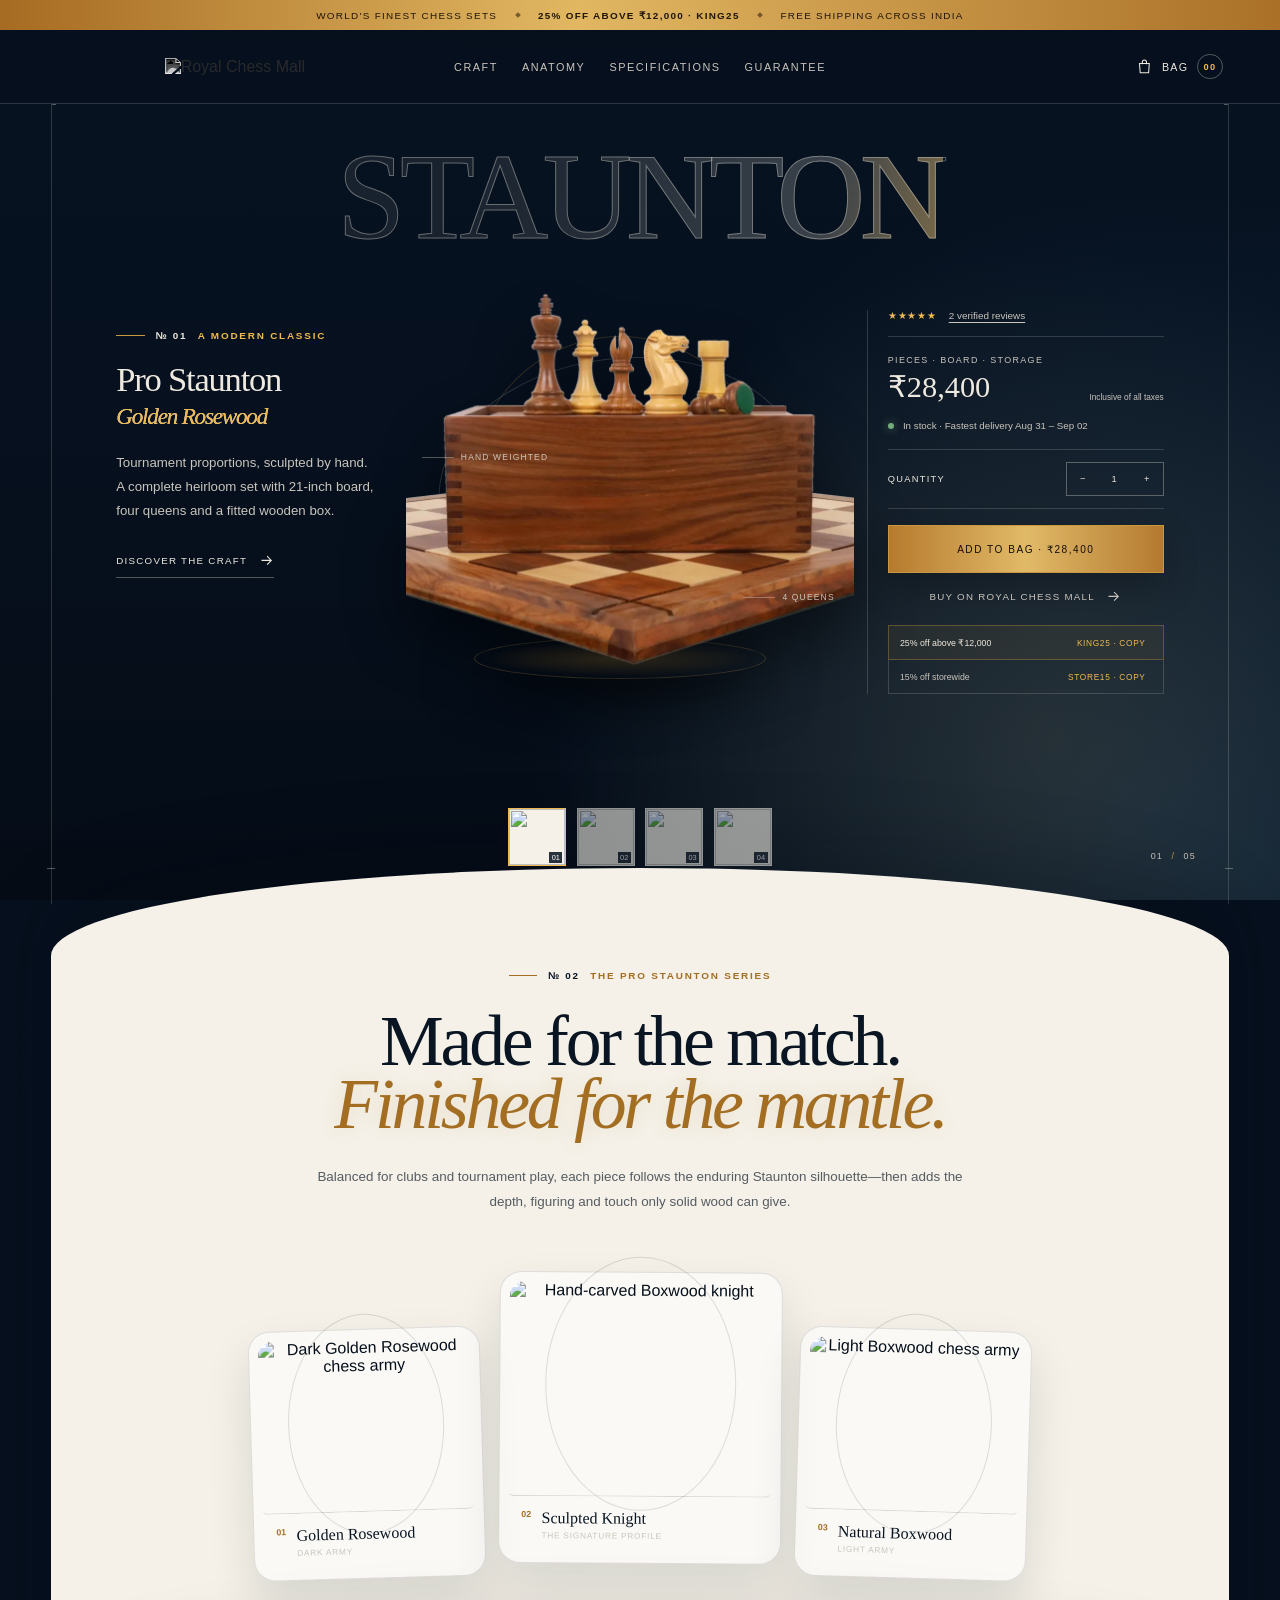
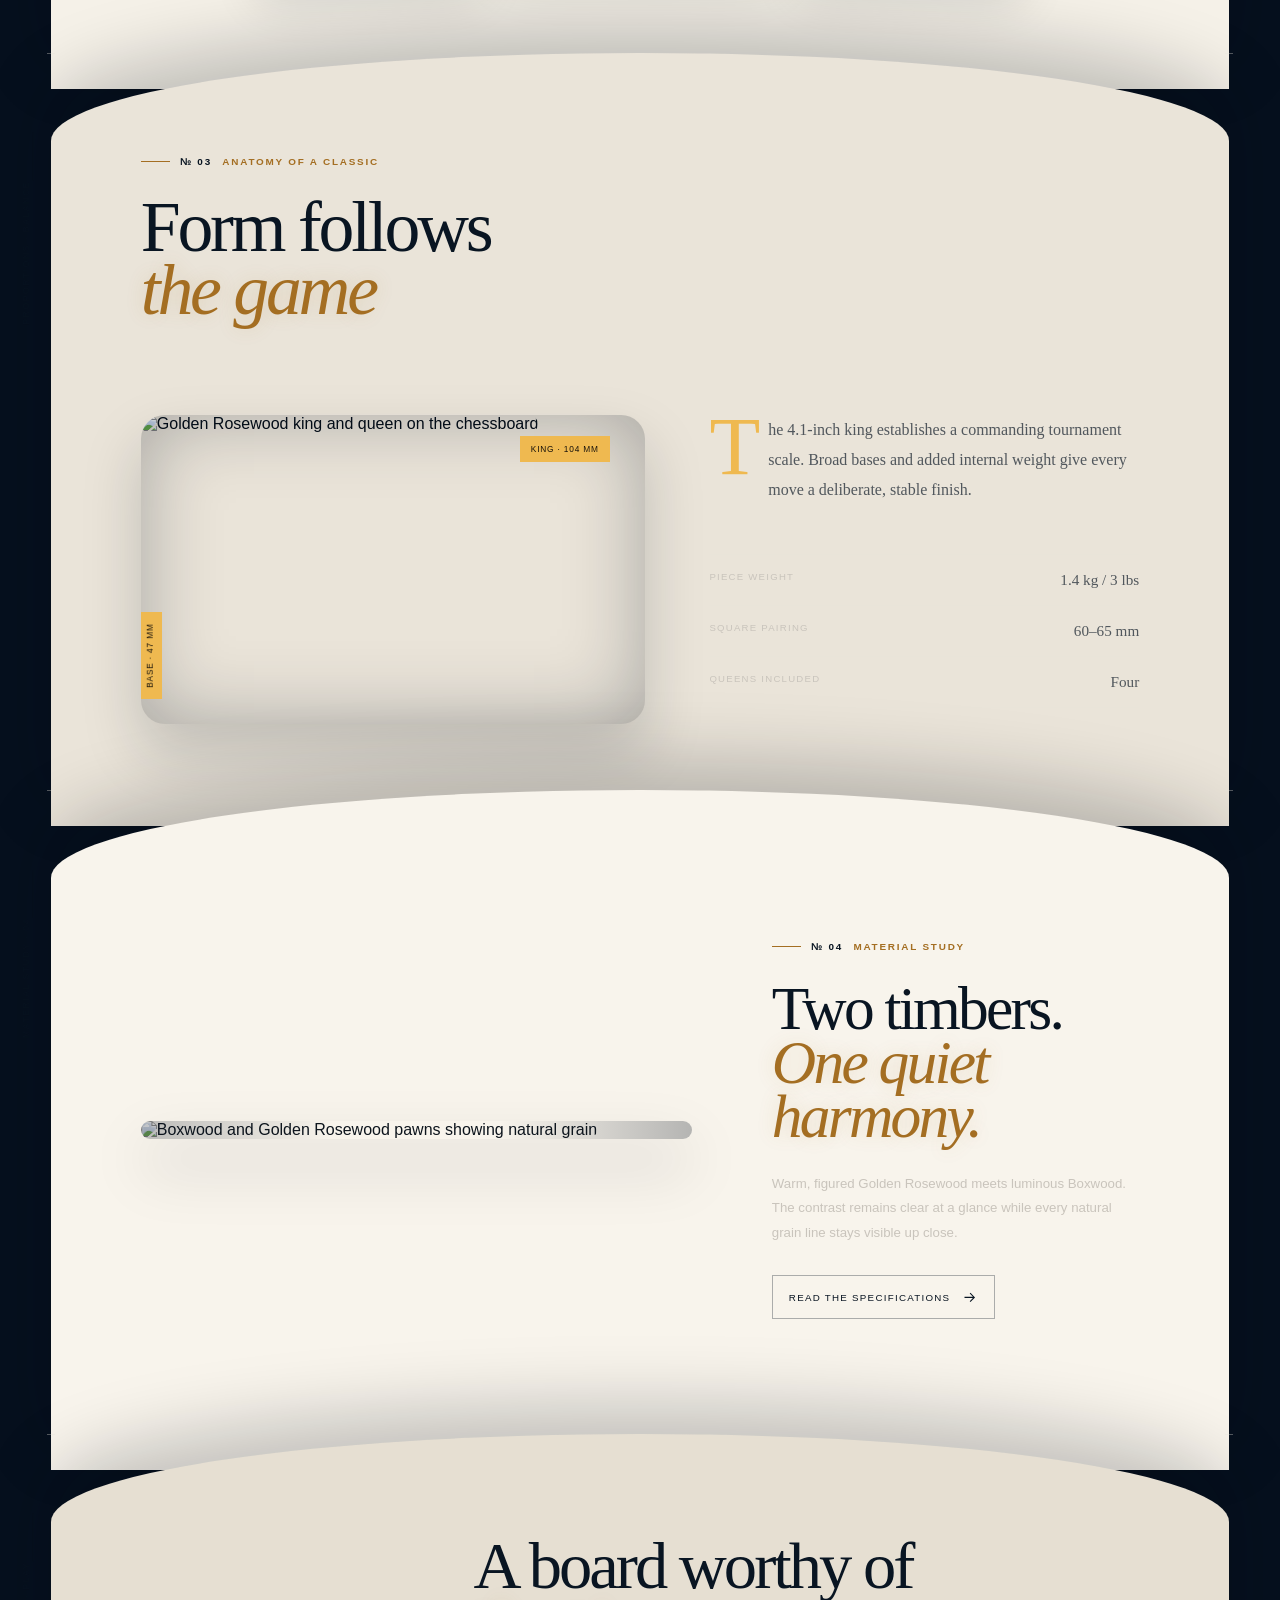
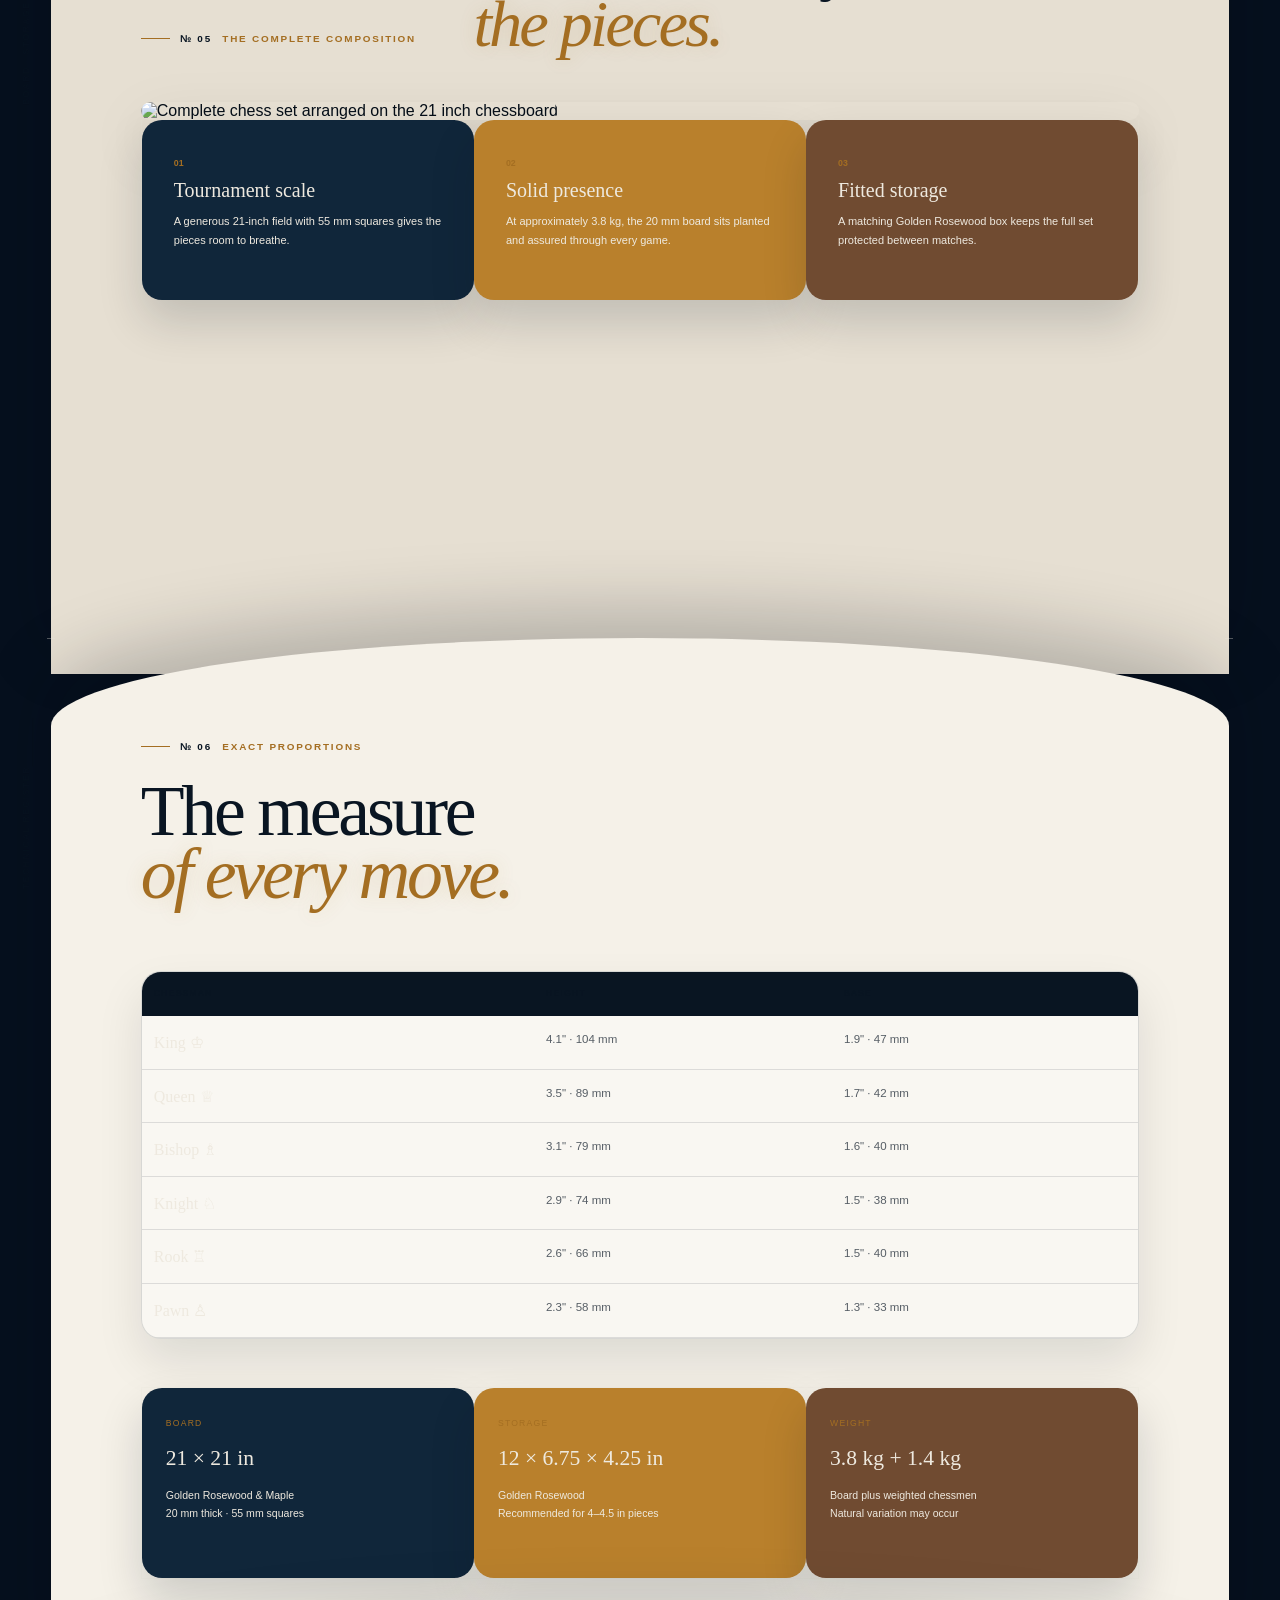
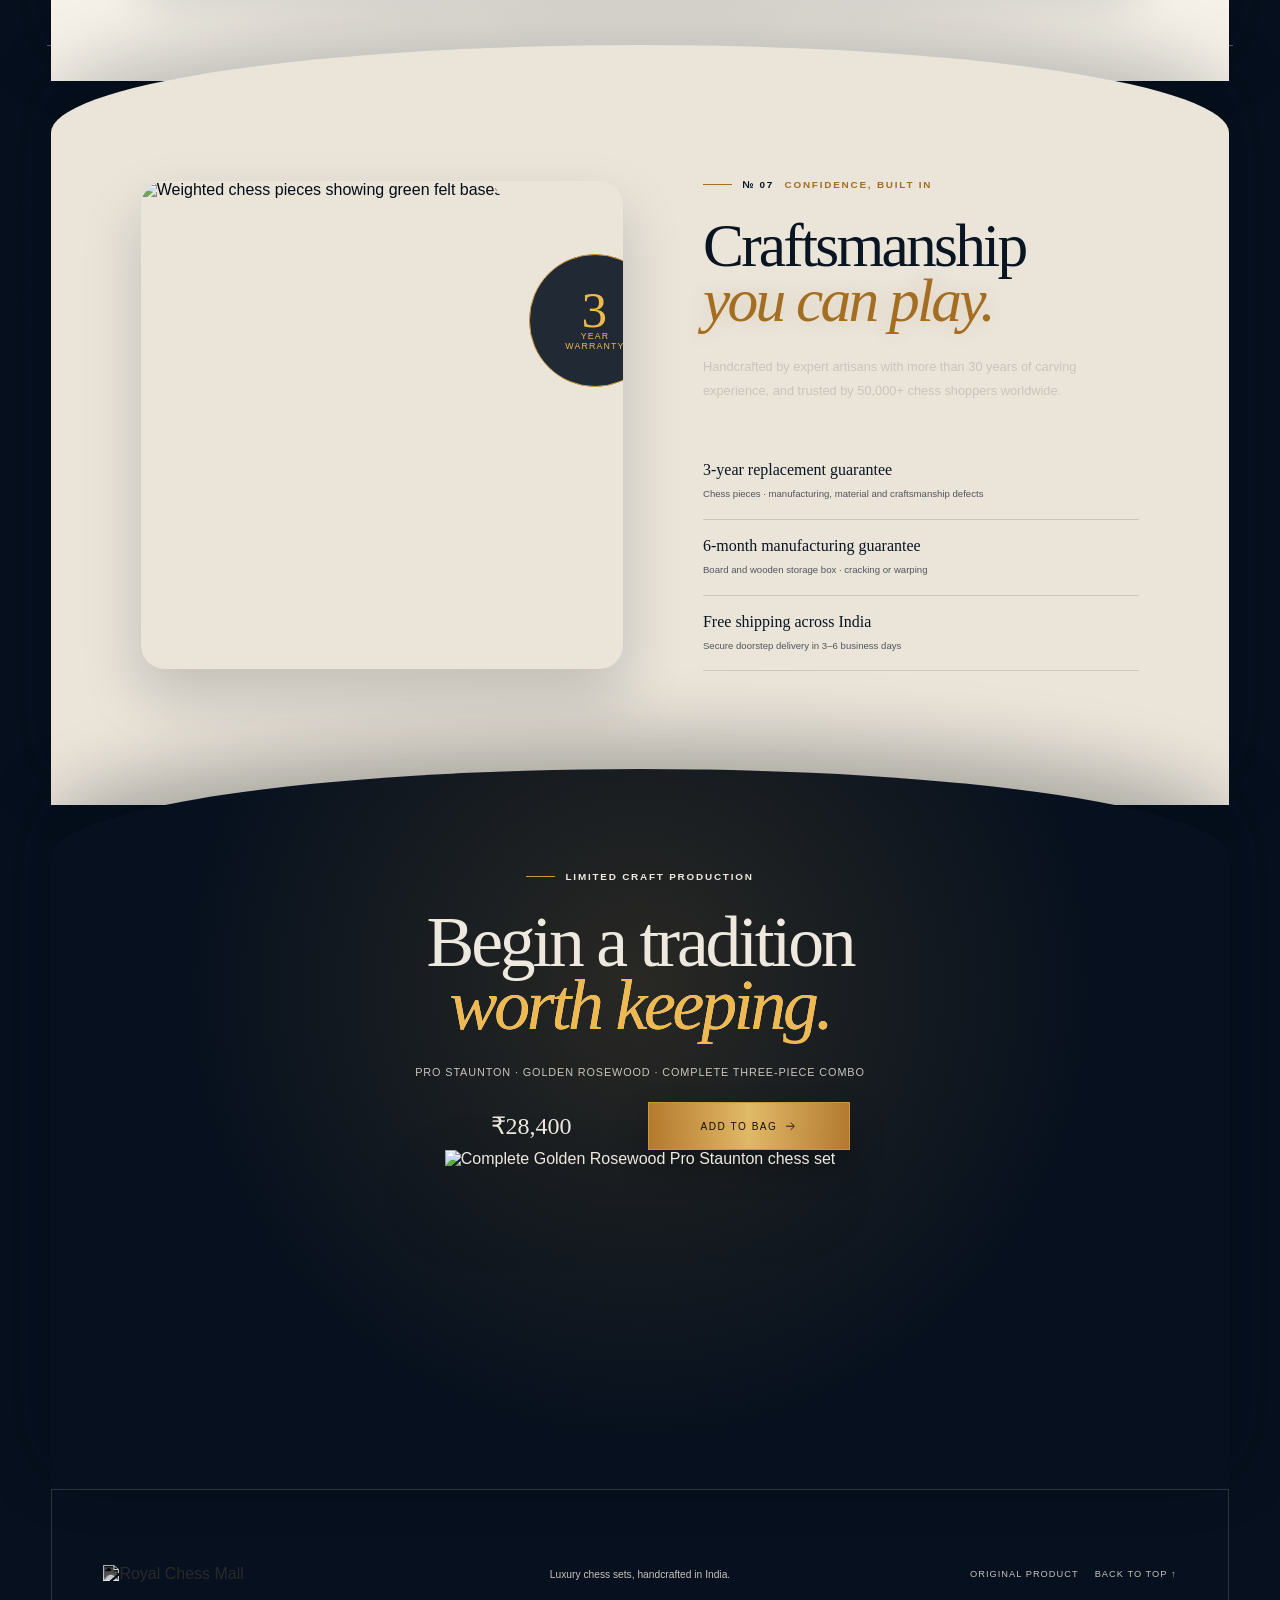
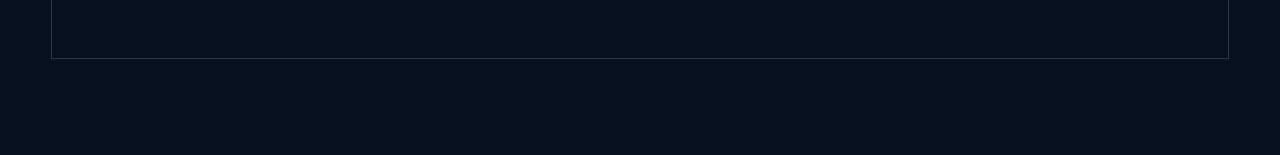
==== commit dbaecfb0: "Introduce immersive curved section reveals" ====
--- a/royal-chess-pro-staunton/index.html
+++ b/royal-chess-pro-staunton/index.html
@@ -7,7 +7,7 @@
   <meta name="description" content="Explore the 4.1-inch Pro Staunton Golden Rosewood chess set, complete with a 21-inch board and matching wooden storage box." />
   <title>Royal Chess Mall — Pro Staunton PDP</title>
   <link rel="icon" href="https://royalchessmall.in/cdn/shop/files/RCM_CM_Black_300x_without_Tagline_x320.png?v=1754475216" />
-  <link rel="stylesheet" href="./style.css?v=ambient-desktop-3" />
+  <link rel="stylesheet" href="./style.css?v=immersive-panels-4" />
 </head>
 <body><link rel="preload" as="image" href="https://royalchessmall.in/cdn/shop/files/RCM_CM_Black_300x_without_Tagline_x320.png?v=1754475216"/><link rel="preload" as="image" href="https://royalchessmall.in/cdn/shop/files/000_bcf6da76-f0d4-4659-bb63-c9f77da764b0_1800x1800.jpg?v=1757314613"/><link rel="preload" as="image" href="https://royalchessmall.in/cdn/shop/files/0_8064b6ba-6b70-450d-adad-ada65e814c35_1800x1800.jpg?v=1757314613"/><link rel="preload" as="image" href="https://royalchessmall.in/cdn/shop/files/1_e6f4eb4f-ec65-4a94-89a3-6464d44bbf40_1800x1800.jpg?v=1757314613"/><link rel="preload" as="image" href="https://royalchessmall.in/cdn/shop/files/4_9b3078ef-4e6b-4e6c-8568-b50df0fa7dc6_1800x1800.jpg?v=1757314613"/><link rel="preload" as="image" href="https://royalchessmall.in/cdn/shop/files/3_0d47ffba-3173-4c47-99a9-da5671f08fd6_1800x1800.jpg?v=1757314613"/><link rel="preload" as="image" href="https://royalchessmall.in/cdn/shop/files/7_b3a7f1d5-9c52-4dd2-b94d-40ac098f8f34_1800x1800.jpg?v=1757314613"/><link rel="preload" as="image" href="https://royalchessmall.in/cdn/shop/files/6_7d2bd206-f90f-42a3-87f0-4cb2db5abb00_1800x1800.jpg?v=1757314613"/><link rel="preload" as="image" href="https://royalchessmall.in/cdn/shop/files/20_6a907814-16fc-4e29-bf4b-9749544eee07_1800x1800.jpg?v=1757314613"/><main><section aria-label="Notifications alt+T" tabindex="-1" aria-live="polite" aria-relevant="additions text" aria-atomic="false" data-react-aria-top-layer="true"></section><div class="offer-strip"><span>World&#x27;s finest chess sets</span><span class="offer-diamond"></span><strong>25% off above ₹12,000 · KING25</strong><span class="offer-diamond"></span><span>Free shipping across India</span></div><header class="site-header"><button class="icon-button mobile-menu" aria-label="Toggle menu"><svg viewBox="0 0 24 24" aria-hidden="true"><path d="M4 7h16M4 12h16M4 17h16"></path></svg></button><a href="https://royalchessmall.in/collections/best-sellers/products/4-1-pro-staunton-weighted-wooden-chess-pieces-with-21-board-wooden-storage-box-golden-rosewood" target="_blank" rel="noreferrer" class="brand" aria-label="Royal Chess Mall home"><img src="https://royalchessmall.in/cdn/shop/files/RCM_CM_Black_300x_without_Tagline_x320.png?v=1754475216" alt="Royal Chess Mall"/></a><nav class="site-nav" aria-label="Primary navigation"><a href="#craft">Craft</a><a href="#anatomy">Anatomy</a><a href="#specifications">Specifications</a><a href="#guarantee">Guarantee</a></nav><button class="bag-button" aria-label="Bag with 0 items"><svg viewBox="0 0 24 24" aria-hidden="true"><path d="M5 8h14l-1 13H6L5 8Z"></path><path d="M9 9V6a3 3 0 0 1 6 0v3"></path></svg><span>Bag</span><b>00</b></button></header><section class="hero editorial-frame" aria-labelledby="product-title"><div class="vertical-label">Pro Staunton · Series 4.1</div><div class="hero-word" aria-hidden="true">STAUNTON</div><div class="hero-left" data-reveal="true"><p class="eyebrow"><span>№ 01</span> A modern classic</p><h1 id="product-title">Pro Staunton<em>Golden Rosewood</em></h1><p class="hero-intro">Tournament proportions, sculpted by hand. A complete heirloom set with 21-inch board, four queens and a fitted wooden box.</p><a class="text-link" href="#craft">Discover the craft <svg viewBox="0 0 24 24" aria-hidden="true"><path d="M5 12h13M13 6l6 6-6 6"></path></svg></a></div><div class="hero-stage" data-reveal="true"><div class="orbit orbit-one"></div><div class="orbit orbit-two"></div><img class="hero-product" src="https://royalchessmall.in/cdn/shop/files/000_bcf6da76-f0d4-4659-bb63-c9f77da764b0_1800x1800.jpg?v=1757314613" alt="Complete Pro Staunton chess set, board and wooden storage box"/><div class="stage-disc"></div><div class="hero-marker marker-a">Hand weighted</div><div class="hero-marker marker-b">4 queens</div></div><aside class="buy-panel" data-reveal="true"><div class="rating-row"><span>★★★★★</span><a href="#guarantee">2 verified reviews</a></div><p class="product-kicker">Pieces · Board · Storage</p><div class="price-row"><strong>₹28,400</strong><span>Inclusive of all taxes</span></div><p class="delivery-note"><i></i> In stock · Fastest delivery Aug 31 – Sep 02</p><div class="quantity-row"><span>Quantity</span><div class="stepper" aria-label="Quantity selector"><button aria-label="Decrease quantity">−</button><output aria-live="polite">1</output><button aria-label="Increase quantity">+</button></div></div><button data-slot="button" data-variant="default" data-size="default" class="inline-flex shrink-0 items-center justify-center gap-2 rounded-md text-sm font-medium whitespace-nowrap transition-all outline-none focus-visible:border-ring focus-visible:ring-[3px] focus-visible:ring-ring/50 disabled:pointer-events-none disabled:opacity-50 aria-invalid:border-destructive aria-invalid:ring-destructive/20 dark:aria-invalid:ring-destructive/40 [&amp;_svg]:pointer-events-none [&amp;_svg]:shrink-0 [&amp;_svg:not([class*=&#x27;size-&#x27;])]:size-4 bg-primary text-primary-foreground hover:bg-primary/90 h-9 px-4 py-2 has-[&gt;svg]:px-3 add-button">Add to bag · ₹28,400</button><a class="buy-now" href="https://royalchessmall.in/collections/best-sellers/products/4-1-pro-staunton-weighted-wooden-chess-pieces-with-21-board-wooden-storage-box-golden-rosewood" target="_blank" rel="noreferrer">Buy on Royal Chess Mall <svg viewBox="0 0 24 24" aria-hidden="true"><path d="M5 12h13M13 6l6 6-6 6"></path></svg></a><div class="offer-card"><span>25% off above ₹12,000</span><button>KING25 · Copy</button></div><div class="offer-card muted"><span>15% off storewide</span><button>STORE15 · Copy</button></div></aside><div class="gallery-rail" data-reveal="true"><button class="gallery-thumb active" aria-label="View image 1" aria-pressed="true"><img src="https://royalchessmall.in/cdn/shop/files/000_bcf6da76-f0d4-4659-bb63-c9f77da764b0_1800x1800.jpg?v=1757314613" alt=""/><span>01</span></button><button class="gallery-thumb" aria-label="View image 2" aria-pressed="false"><img src="https://royalchessmall.in/cdn/shop/files/0_8064b6ba-6b70-450d-adad-ada65e814c35_1800x1800.jpg?v=1757314613" alt=""/><span>02</span></button><button class="gallery-thumb" aria-label="View image 3" aria-pressed="false"><img src="https://royalchessmall.in/cdn/shop/files/1_e6f4eb4f-ec65-4a94-89a3-6464d44bbf40_1800x1800.jpg?v=1757314613" alt=""/><span>03</span></button><button class="gallery-thumb" aria-label="View image 4" aria-pressed="false"><img src="https://royalchessmall.in/cdn/shop/files/4_9b3078ef-4e6b-4e6c-8568-b50df0fa7dc6_1800x1800.jpg?v=1757314613" alt=""/><span>04</span></button></div><div class="hero-index">01 <span>/</span> 05</div></section><section class="statement-section editorial-frame" id="craft"><div class="vertical-label">The Art of Play</div><p class="eyebrow centered" data-reveal="true"><span>№ 02</span> The Pro Staunton Series</p><h2 data-reveal="true">Made for the match.<br/><em>Finished for the mantle.</em></h2><p class="statement-copy" data-reveal="true">Balanced for clubs and tournament play, each piece follows the enduring Staunton silhouette—then adds the depth, figuring and touch only solid wood can give.</p><div class="piece-triptych" data-reveal="true"><figure><img src="https://royalchessmall.in/cdn/shop/files/0_8064b6ba-6b70-450d-adad-ada65e814c35_1800x1800.jpg?v=1757314613" alt="Dark Golden Rosewood chess army"/><figcaption><b>01</b><span>Golden Rosewood</span><small>Dark army</small></figcaption></figure><figure class="featured"><img src="https://royalchessmall.in/cdn/shop/files/3_0d47ffba-3173-4c47-99a9-da5671f08fd6_1800x1800.jpg?v=1757314613" alt="Hand-carved Boxwood knight"/><figcaption><b>02</b><span>Sculpted Knight</span><small>The signature profile</small></figcaption></figure><figure><img src="https://royalchessmall.in/cdn/shop/files/1_e6f4eb4f-ec65-4a94-89a3-6464d44bbf40_1800x1800.jpg?v=1757314613" alt="Light Boxwood chess army"/><figcaption><b>03</b><span>Natural Boxwood</span><small>Light army</small></figcaption></figure></div></section><section class="anatomy-section editorial-frame" id="anatomy"><div class="vertical-label">Proportions · Balance</div><div class="section-title" data-reveal="true"><p class="eyebrow"><span>№ 03</span> Anatomy of a classic</p><h2>Form follows <em>the game</em></h2></div><div class="anatomy-visual" data-reveal="true"><img src="https://royalchessmall.in/cdn/shop/files/7_b3a7f1d5-9c52-4dd2-b94d-40ac098f8f34_1800x1800.jpg?v=1757314613" alt="Golden Rosewood king and queen on the chessboard"/><span class="measure measure-top">King · 104 mm</span><span class="measure measure-side">Base · 47 mm</span></div><div class="anatomy-copy" data-reveal="true"><p class="drop-cap">The 4.1-inch king establishes a commanding tournament scale. Broad bases and added internal weight give every move a deliberate, stable finish.</p><dl><div><dt>Piece weight</dt><dd>1.4 kg / 3 lbs</dd></div><div><dt>Square pairing</dt><dd>60–65 mm</dd></div><div><dt>Queens included</dt><dd>Four</dd></div></dl></div></section><section class="material-section editorial-frame"><div class="vertical-label">Material Study · 04</div><div class="material-image" data-reveal="true"><img src="https://royalchessmall.in/cdn/shop/files/6_7d2bd206-f90f-42a3-87f0-4cb2db5abb00_1800x1800.jpg?v=1757314613" alt="Boxwood and Golden Rosewood pawns showing natural grain"/><span>Golden Rosewood</span><span>Natural Boxwood</span></div><div class="material-copy" data-reveal="true"><p class="eyebrow"><span>№ 04</span> Material study</p><h2>Two timbers.<br/><em>One quiet harmony.</em></h2><p>Warm, figured Golden Rosewood meets luminous Boxwood. The contrast remains clear at a glance while every natural grain line stays visible up close.</p><a href="#specifications" class="outline-link">Read the specifications <svg viewBox="0 0 24 24" aria-hidden="true"><path d="M5 12h13M13 6l6 6-6 6"></path></svg></a></div></section><section class="board-section editorial-frame"><div class="vertical-label">Board · Storage · Play</div><div class="board-heading" data-reveal="true"><p class="eyebrow"><span>№ 05</span> The complete composition</p><h2>A board worthy of <em>the pieces.</em></h2></div><figure class="board-visual" data-reveal="true"><img src="https://royalchessmall.in/cdn/shop/files/4_9b3078ef-4e6b-4e6c-8568-b50df0fa7dc6_1800x1800.jpg?v=1757314613" alt="Complete chess set arranged on the 21 inch chessboard"/><figcaption>21 × 21 in · Golden Rosewood &amp; Maple · 55 mm squares</figcaption></figure><div class="board-notes" data-reveal="true"><article><b>01</b><h3>Tournament scale</h3><p>A generous 21-inch field with 55 mm squares gives the pieces room to breathe.</p></article><article><b>02</b><h3>Solid presence</h3><p>At approximately 3.8 kg, the 20 mm board sits planted and assured through every game.</p></article><article><b>03</b><h3>Fitted storage</h3><p>A matching Golden Rosewood box keeps the full set protected between matches.</p></article></div></section><section class="spec-section editorial-frame" id="specifications"><div class="vertical-label">Technical Register</div><div class="section-title" data-reveal="true"><p class="eyebrow"><span>№ 06</span> Exact proportions</p><h2>The measure<br/><em>of every move.</em></h2></div><div class="dimension-table" data-reveal="true"><div class="table-row table-head"><span>Chessman</span><span>Height</span><span>Base</span></div><div class="table-row"><strong>King ♔</strong><span>4.1&quot; · 104 mm</span><span>1.9&quot; · 47 mm</span></div><div class="table-row"><strong>Queen ♕</strong><span>3.5&quot; · 89 mm</span><span>1.7&quot; · 42 mm</span></div><div class="table-row"><strong>Bishop ♗</strong><span>3.1&quot; · 79 mm</span><span>1.6&quot; · 40 mm</span></div><div class="table-row"><strong>Knight ♘</strong><span>2.9&quot; · 74 mm</span><span>1.5&quot; · 38 mm</span></div><div class="table-row"><strong>Rook ♖</strong><span>2.6&quot; · 66 mm</span><span>1.5&quot; · 40 mm</span></div><div class="table-row"><strong>Pawn ♙</strong><span>2.3&quot; · 58 mm</span><span>1.3&quot; · 33 mm</span></div></div><div class="spec-cards" data-reveal="true"><article><span>Board</span><strong>21 × 21 in</strong><p>Golden Rosewood &amp; Maple<br/>20 mm thick · 55 mm squares</p></article><article><span>Storage</span><strong>12 × 6.75 × 4.25 in</strong><p>Golden Rosewood<br/>Recommended for 4–4.5 in pieces</p></article><article><span>Weight</span><strong>3.8 kg + 1.4 kg</strong><p>Board plus weighted chessmen<br/>Natural variation may occur</p></article></div></section><section class="guarantee-section editorial-frame" id="guarantee"><div class="vertical-label">Royal Chess Mall · Since 2018</div><div class="guarantee-visual" data-reveal="true"><img src="https://royalchessmall.in/cdn/shop/files/20_6a907814-16fc-4e29-bf4b-9749544eee07_1800x1800.jpg?v=1757314613" alt="Weighted chess pieces showing green felt bases"/><div class="guarantee-seal"><span>3</span> year<br/>warranty</div></div><div class="guarantee-copy" data-reveal="true"><p class="eyebrow"><span>№ 07</span> Confidence, built in</p><h2>Craftsmanship<br/><em>you can play.</em></h2><p>Handcrafted by expert artisans with more than 30 years of carving experience, and trusted by 50,000+ chess shoppers worldwide.</p><ul><li><b>3-year replacement guarantee</b><span>Chess pieces · manufacturing, material and craftsmanship defects</span></li><li><b>6-month manufacturing guarantee</b><span>Board and wooden storage box · cracking or warping</span></li><li><b>Free shipping across India</b><span>Secure doorstep delivery in 3–6 business days</span></li></ul></div></section><section class="final-cta editorial-frame" data-reveal="true"><div class="vertical-label">Your Move · 08</div><p class="eyebrow centered"><span>Limited craft production</span></p><h2>Begin a tradition<br/><em>worth keeping.</em></h2><p>Pro Staunton · Golden Rosewood · Complete three-piece combo</p><div class="final-buy-row"><strong>₹28,400</strong><button data-slot="button" data-variant="default" data-size="default" class="inline-flex shrink-0 items-center justify-center gap-2 rounded-md text-sm font-medium whitespace-nowrap transition-all outline-none focus-visible:border-ring focus-visible:ring-[3px] focus-visible:ring-ring/50 disabled:pointer-events-none disabled:opacity-50 aria-invalid:border-destructive aria-invalid:ring-destructive/20 dark:aria-invalid:ring-destructive/40 [&amp;_svg]:pointer-events-none [&amp;_svg]:shrink-0 [&amp;_svg:not([class*=&#x27;size-&#x27;])]:size-4 bg-primary text-primary-foreground hover:bg-primary/90 h-9 px-4 py-2 has-[&gt;svg]:px-3 add-button light">Add to bag <svg viewBox="0 0 24 24" aria-hidden="true"><path d="M5 12h13M13 6l6 6-6 6"></path></svg></button></div><img src="https://royalchessmall.in/cdn/shop/files/000_bcf6da76-f0d4-4659-bb63-c9f77da764b0_1800x1800.jpg?v=1757314613" alt="Complete Golden Rosewood Pro Staunton chess set"/></section><footer><img src="https://royalchessmall.in/cdn/shop/files/RCM_CM_Black_300x_without_Tagline_x320.png?v=1754475216" alt="Royal Chess Mall"/><p>Luxury chess sets, handcrafted in India.</p><div><a href="https://royalchessmall.in/collections/best-sellers/products/4-1-pro-staunton-weighted-wooden-chess-pieces-with-21-board-wooden-storage-box-golden-rosewood" target="_blank" rel="noreferrer">Original product</a><a href="#product-title">Back to top ↑</a></div></footer><div class="sticky-buy" aria-label="Sticky purchase bar"><div><small>Pro Staunton · Golden Rosewood</small><strong>₹28,400</strong></div><button data-slot="button" data-variant="default" data-size="default" class="inline-flex shrink-0 items-center justify-center gap-2 rounded-md text-sm font-medium whitespace-nowrap transition-all outline-none focus-visible:border-ring focus-visible:ring-[3px] focus-visible:ring-ring/50 disabled:pointer-events-none disabled:opacity-50 aria-invalid:border-destructive aria-invalid:ring-destructive/20 dark:aria-invalid:ring-destructive/40 [&amp;_svg]:pointer-events-none [&amp;_svg]:shrink-0 [&amp;_svg:not([class*=&#x27;size-&#x27;])]:size-4 bg-primary text-primary-foreground hover:bg-primary/90 h-9 px-4 py-2 has-[&gt;svg]:px-3 add-button">Add to bag</button></div></main><script src="./app.js"></script></body>
 </html>
--- a/royal-chess-pro-staunton/style.css
+++ b/royal-chess-pro-staunton/style.css
@@ -709,3 +709,361 @@
     animation: desktopHeroTenZoom 1.3s cubic-bezier(.16, .82, .22, 1) both;
   }
 }
+
+
+/* Immersive reference-theme section reveal — hero remains untouched */
+:root {
+  --panel-ivory: #f5f1e8;
+  --panel-pearl: #eae4d9;
+  --panel-warm: #f8f4ec;
+  --panel-ink: #091522;
+  --panel-muted: rgba(9, 21, 34, .68);
+  --panel-gold: #a46e22;
+}
+
+@keyframes immersivePanelReveal {
+  0% {
+    opacity: .22;
+    transform: translateY(88px) scale(.975);
+    clip-path: inset(16% 0 0 round 50% 50% 0 0 / 5.5rem 5.5rem 0 0);
+  }
+  100% {
+    opacity: 1;
+    transform: translateY(0) scale(1);
+    clip-path: inset(0 round 50% 50% 0 0 / 5.5rem 5.5rem 0 0);
+  }
+}
+
+.statement-section,
+.anatomy-section,
+.material-section,
+.board-section,
+.spec-section,
+.guarantee-section {
+  --panel-copy: var(--panel-muted);
+  position: relative;
+  z-index: 2;
+  margin-top: -2.25rem;
+  color: var(--panel-ink);
+  border: 0;
+  border-radius: 50% 50% 0 0 / 5.5rem 5.5rem 0 0;
+  box-shadow: 0 -28px 70px rgba(3, 10, 18, .22);
+  transform-origin: 50% 0;
+  isolation: isolate;
+}
+
+.statement-section { background: var(--panel-ivory); }
+.anatomy-section { background: var(--panel-pearl); }
+.material-section { background: var(--panel-warm); }
+.board-section { background: #e6dfd2; }
+.spec-section { background: var(--panel-ivory); }
+.guarantee-section { background: var(--panel-pearl); }
+
+.statement-section h2,
+.anatomy-section h2,
+.material-section h2,
+.board-section h2,
+.spec-section h2,
+.guarantee-section h2,
+.statement-section h3,
+.anatomy-section h3,
+.material-section h3,
+.board-section h3,
+.spec-section h3,
+.guarantee-section h3 {
+  color: var(--panel-ink);
+}
+
+.statement-section h2 em,
+.anatomy-section h2 em,
+.material-section h2 em,
+.board-section h2 em,
+.spec-section h2 em,
+.guarantee-section h2 em {
+  color: var(--panel-gold);
+  text-shadow: 0 0 20px rgba(164, 110, 34, .16);
+}
+
+.statement-section p,
+.anatomy-section p,
+.material-section p,
+.board-section p,
+.spec-section p,
+.guarantee-section p,
+.statement-section dd,
+.anatomy-section dd,
+.material-section dd,
+.board-section dd,
+.spec-section dd,
+.guarantee-section dd,
+.statement-section small,
+.anatomy-section small,
+.material-section small,
+.board-section small,
+.spec-section small,
+.guarantee-section small {
+  color: var(--panel-copy);
+}
+
+.statement-section .eyebrow,
+.anatomy-section .eyebrow,
+.material-section .eyebrow,
+.board-section .eyebrow,
+.spec-section .eyebrow,
+.guarantee-section .eyebrow,
+.statement-section .piece-triptych figcaption b,
+.board-section .board-notes article > b,
+.spec-section .spec-cards article > span {
+  color: var(--panel-gold);
+}
+
+.statement-section .eyebrow span,
+.anatomy-section .eyebrow span,
+.material-section .eyebrow span,
+.board-section .eyebrow span,
+.spec-section .eyebrow span,
+.guarantee-section .eyebrow span {
+  color: var(--panel-ink);
+}
+
+.statement-section .eyebrow::before,
+.anatomy-section .eyebrow::before,
+.material-section .eyebrow::before,
+.board-section .eyebrow::before,
+.spec-section .eyebrow::before,
+.guarantee-section .eyebrow::before {
+  background: var(--panel-gold);
+}
+
+.statement-section .vertical-label,
+.anatomy-section .vertical-label,
+.material-section .vertical-label,
+.board-section .vertical-label,
+.spec-section .vertical-label,
+.guarantee-section .vertical-label {
+  color: rgba(9, 21, 34, .48);
+}
+
+.statement-section .vertical-label::after,
+.anatomy-section .vertical-label::after,
+.material-section .vertical-label::after,
+.board-section .vertical-label::after,
+.spec-section .vertical-label::after,
+.guarantee-section .vertical-label::after {
+  background: rgba(9, 21, 34, .22);
+}
+
+/* One visual focus per panel, matching the reference's elevated product stage */
+.anatomy-visual,
+.material-image,
+.board-visual,
+.guarantee-visual {
+  border-radius: 1.5rem;
+  box-shadow: 0 28px 60px rgba(9, 21, 34, .18);
+  overflow: hidden;
+}
+
+.anatomy-visual img,
+.material-image img,
+.board-visual img,
+.guarantee-visual img {
+  border-radius: inherit;
+}
+
+.piece-triptych figure {
+  padding: .58rem;
+  border: 1px solid rgba(9, 21, 34, .12);
+  border-radius: 1.35rem;
+  background: rgba(255, 255, 255, .58);
+  box-shadow: 0 22px 46px rgba(9, 21, 34, .12);
+  opacity: 0;
+  transform: translateY(68px) scale(.92);
+  transition: opacity .85s cubic-bezier(.16,.82,.22,1), transform .85s cubic-bezier(.16,.82,.22,1), box-shadow .4s ease;
+}
+
+.piece-triptych figure::before { border-color: rgba(9, 21, 34, .13); }
+.piece-triptych img {
+  border-radius: .95rem .95rem .3rem .3rem;
+  border-color: rgba(9, 21, 34, .14);
+  mix-blend-mode: multiply;
+}
+.piece-triptych figcaption {
+  color: var(--panel-ink);
+  border: 0;
+  background: transparent;
+}
+.piece-triptych figcaption span { color: var(--panel-ink); }
+
+.piece-triptych.is-visible figure:nth-child(1) {
+  opacity: 1;
+  transform: translateY(.8rem) rotate(-1.7deg) scale(1);
+}
+.piece-triptych.is-visible figure:nth-child(2) {
+  opacity: 1;
+  transform: translateY(-1.45rem) rotate(.4deg) scale(1);
+  transition-delay: .12s;
+}
+.piece-triptych.is-visible figure:nth-child(3) {
+  opacity: 1;
+  transform: translateY(.8rem) rotate(1.7deg) scale(1);
+  transition-delay: .24s;
+}
+
+.board-notes article,
+.spec-cards article {
+  border: 0;
+  border-radius: 1.25rem;
+  box-shadow: 0 22px 45px rgba(9, 21, 34, .16);
+  opacity: 0;
+  transform: translateY(64px) scale(.93);
+  transition: opacity .8s cubic-bezier(.16,.82,.22,1), transform .8s cubic-bezier(.16,.82,.22,1);
+}
+
+.board-notes article:nth-child(1),
+.spec-cards article:nth-child(1) { background: #10263a; }
+.board-notes article:nth-child(2),
+.spec-cards article:nth-child(2) { background: #b9802c; }
+.board-notes article:nth-child(3),
+.spec-cards article:nth-child(3) { background: #704b31; }
+
+.board-notes article h3,
+.board-notes article p,
+.board-notes article b,
+.spec-cards article strong,
+.spec-cards article p,
+.spec-cards article span {
+  color: var(--paper);
+}
+
+.board-notes.is-visible article,
+.spec-cards.is-visible article {
+  opacity: 1;
+  transform: translateY(0) scale(1);
+}
+.board-notes.is-visible article:nth-child(2),
+.spec-cards.is-visible article:nth-child(2) { transition-delay: .12s; }
+.board-notes.is-visible article:nth-child(3),
+.spec-cards.is-visible article:nth-child(3) { transition-delay: .24s; }
+
+.dimension-table {
+  overflow: hidden;
+  border: 1px solid rgba(9, 21, 34, .14);
+  border-radius: 1.25rem;
+  background: rgba(255,255,255,.44);
+  box-shadow: 0 22px 46px rgba(9, 21, 34, .1);
+}
+.dimension-table .table-row {
+  color: var(--panel-ink);
+  border-color: rgba(9, 21, 34, .12);
+}
+.dimension-table .table-row span { color: var(--panel-muted); }
+.dimension-table .table-head {
+  color: var(--paper);
+  background: var(--panel-ink);
+}
+
+.material-copy .outline-link {
+  color: var(--panel-ink);
+  border-color: rgba(9, 21, 34, .32);
+}
+
+.guarantee-copy li {
+  border-color: rgba(9, 21, 34, .14);
+}
+.guarantee-copy li b { color: var(--panel-ink); }
+.guarantee-copy li span { color: var(--panel-muted); }
+
+/* Dark closing panel mirrors the reference footer wave */
+.final-cta {
+  position: relative;
+  z-index: 3;
+  margin-top: -2.25rem;
+  border: 0;
+  border-radius: 50% 50% 0 0 / 5.5rem 5.5rem 0 0;
+  background:
+    radial-gradient(circle at 50% 30%, rgba(200,151,62,.18), transparent 29rem),
+    var(--ink);
+  box-shadow: 0 -28px 70px rgba(3, 10, 18, .28);
+}
+
+@supports (animation-timeline: view()) {
+  .statement-section,
+  .anatomy-section,
+  .material-section,
+  .board-section,
+  .spec-section,
+  .guarantee-section,
+  .final-cta {
+    animation: immersivePanelReveal linear both;
+    animation-timeline: view();
+    animation-range: entry 0% entry 34%;
+  }
+}
+
+/* Mobile keeps the same reveal language without crop or oversized curves */
+@media (max-width: 760px) {
+  .statement-section,
+  .anatomy-section,
+  .material-section,
+  .board-section,
+  .spec-section,
+  .guarantee-section,
+  .final-cta {
+    margin-top: -1.1rem;
+    border-radius: 50% 50% 0 0 / 2.6rem 2.6rem 0 0;
+  }
+
+  .piece-triptych {
+    padding: 1.8rem .35rem 1.2rem;
+  }
+  .piece-triptych figure,
+  .piece-triptych .featured {
+    min-width: 78%;
+  }
+  .piece-triptych.is-visible figure:nth-child(1),
+  .piece-triptych.is-visible figure:nth-child(2),
+  .piece-triptych.is-visible figure:nth-child(3) {
+    transform: translateY(0) rotate(0) scale(1);
+  }
+
+  .board-notes,
+  .spec-cards {
+    gap: .75rem;
+  }
+  .board-notes article,
+  .spec-cards article {
+    border-radius: 1rem;
+  }
+
+  @supports (animation-timeline: view()) {
+    .statement-section,
+    .anatomy-section,
+    .material-section,
+    .board-section,
+    .spec-section,
+    .guarantee-section,
+    .final-cta {
+      animation-range: entry 0% entry 24%;
+    }
+  }
+}
+
+@media (prefers-reduced-motion: reduce) {
+  .statement-section,
+  .anatomy-section,
+  .material-section,
+  .board-section,
+  .spec-section,
+  .guarantee-section,
+  .final-cta {
+    opacity: 1 !important;
+    transform: none !important;
+    clip-path: none !important;
+  }
+  .piece-triptych figure,
+  .board-notes article,
+  .spec-cards article {
+    opacity: 1 !important;
+    transform: none !important;
+  }
+}
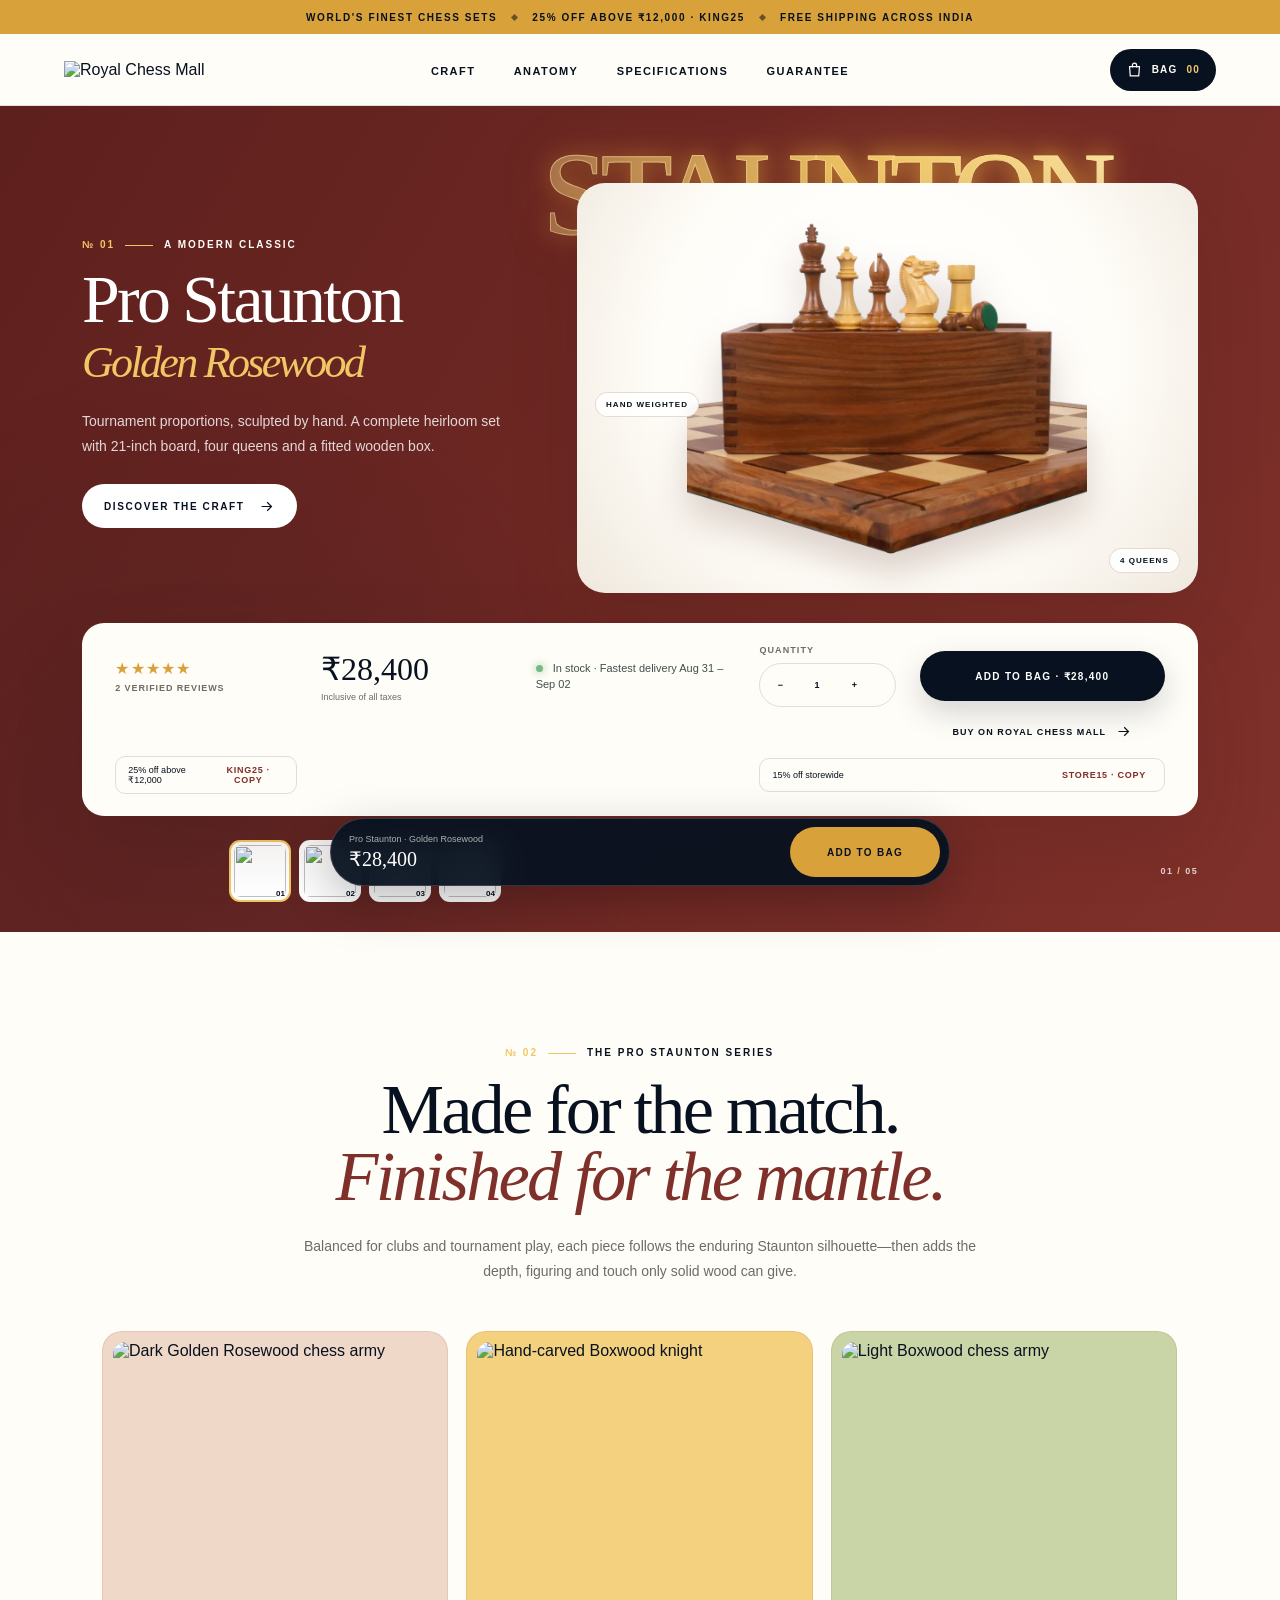
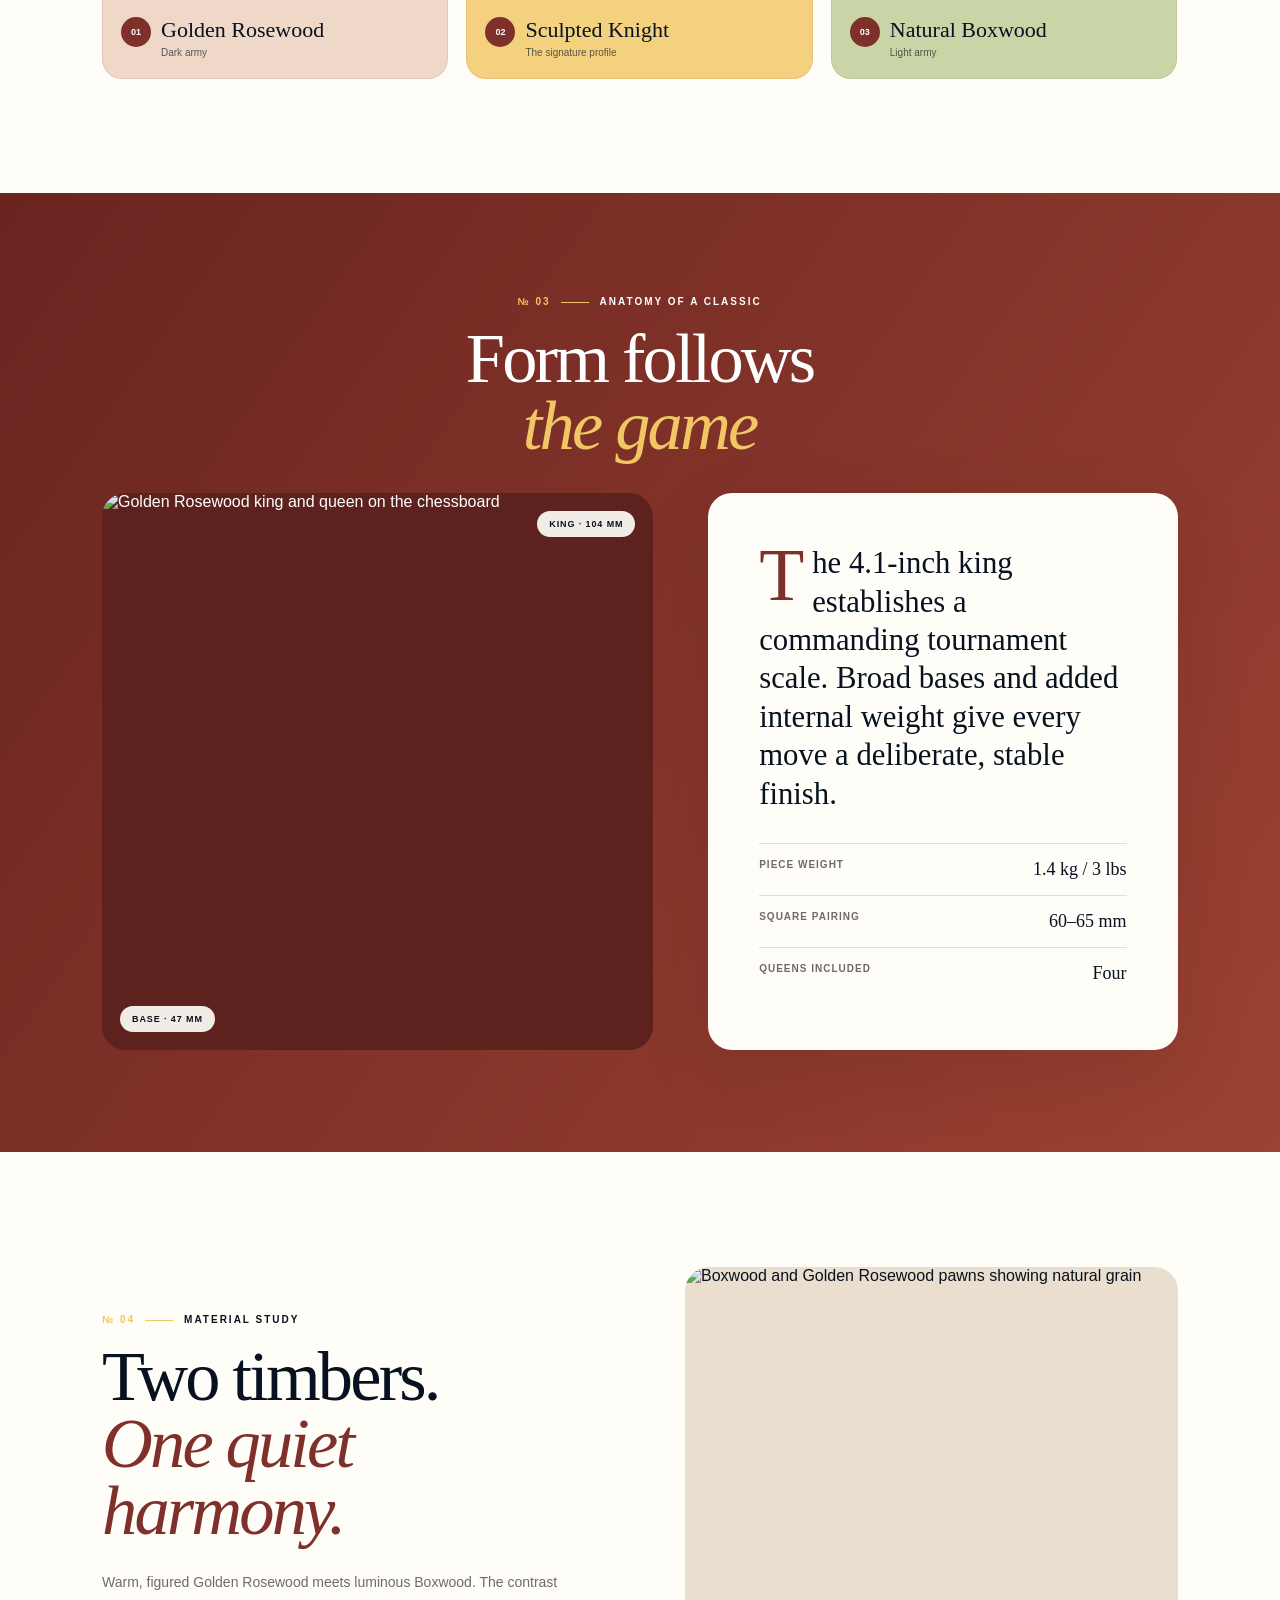
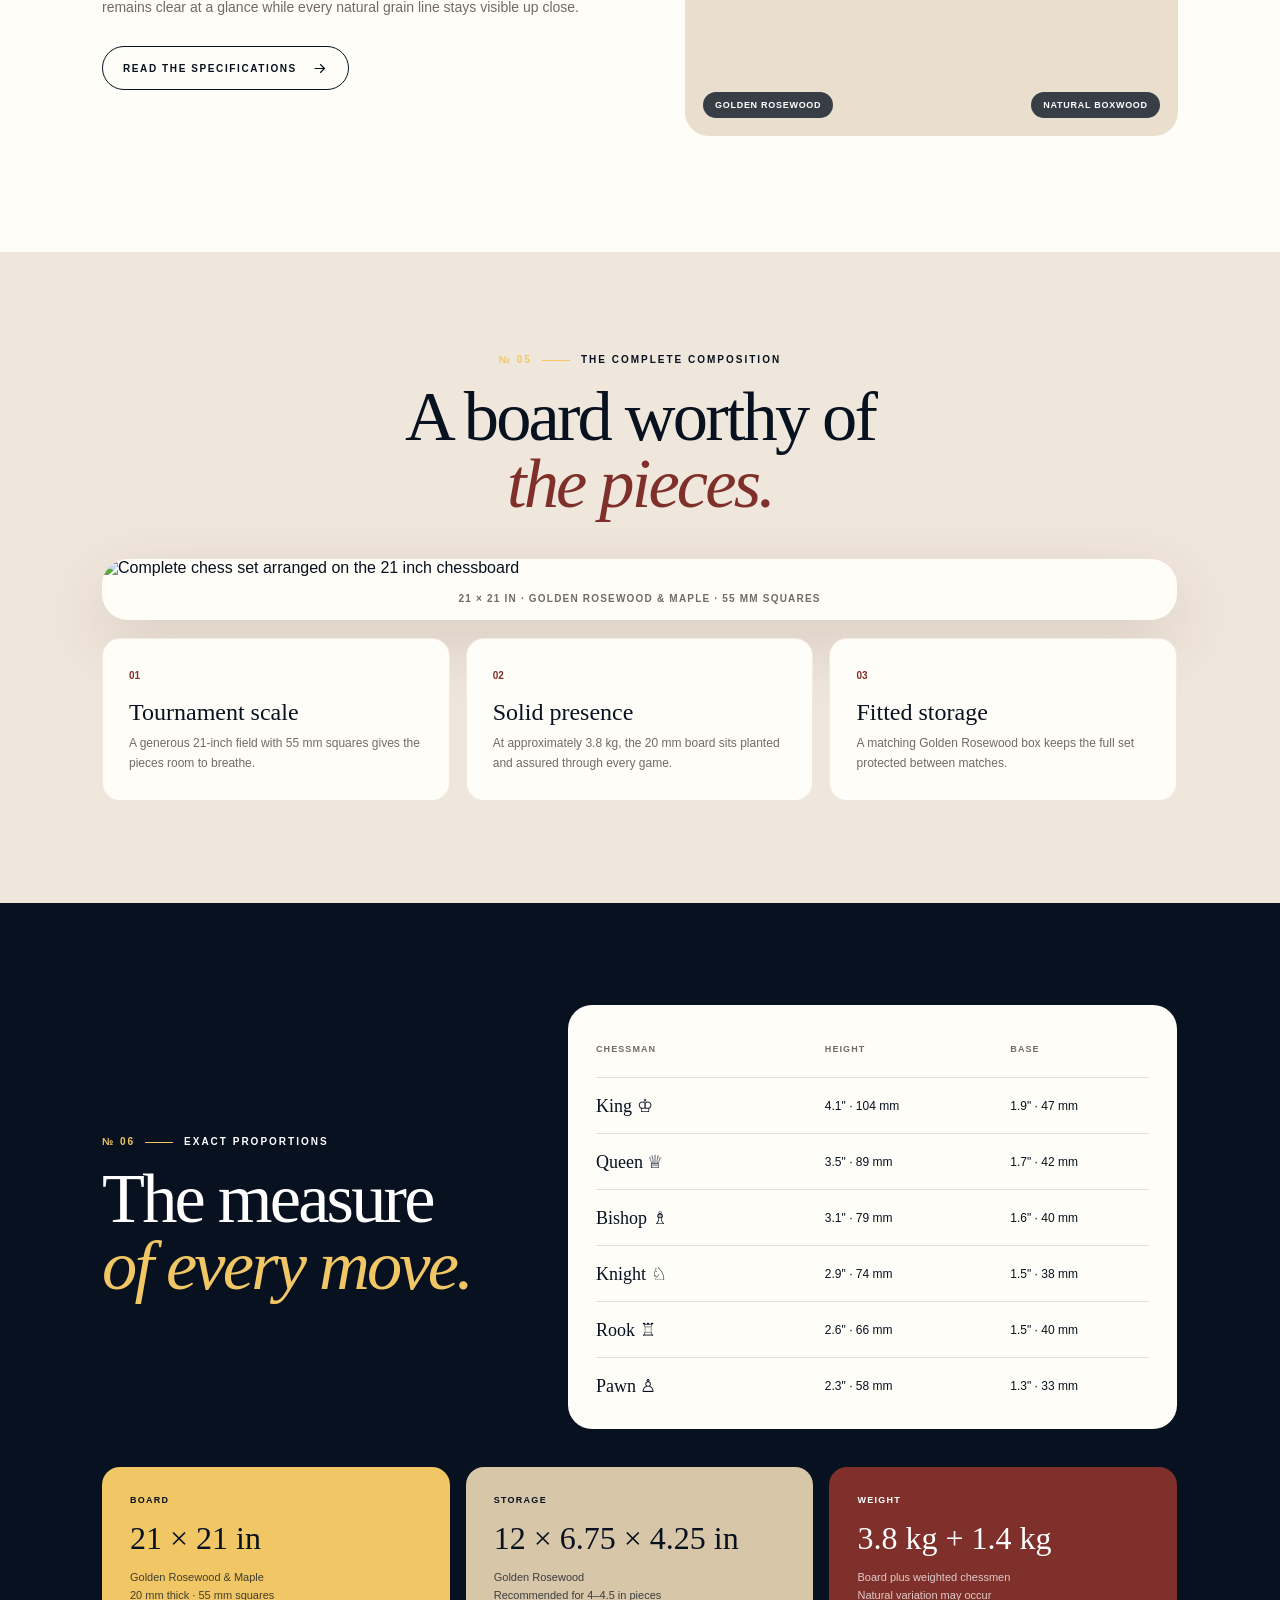
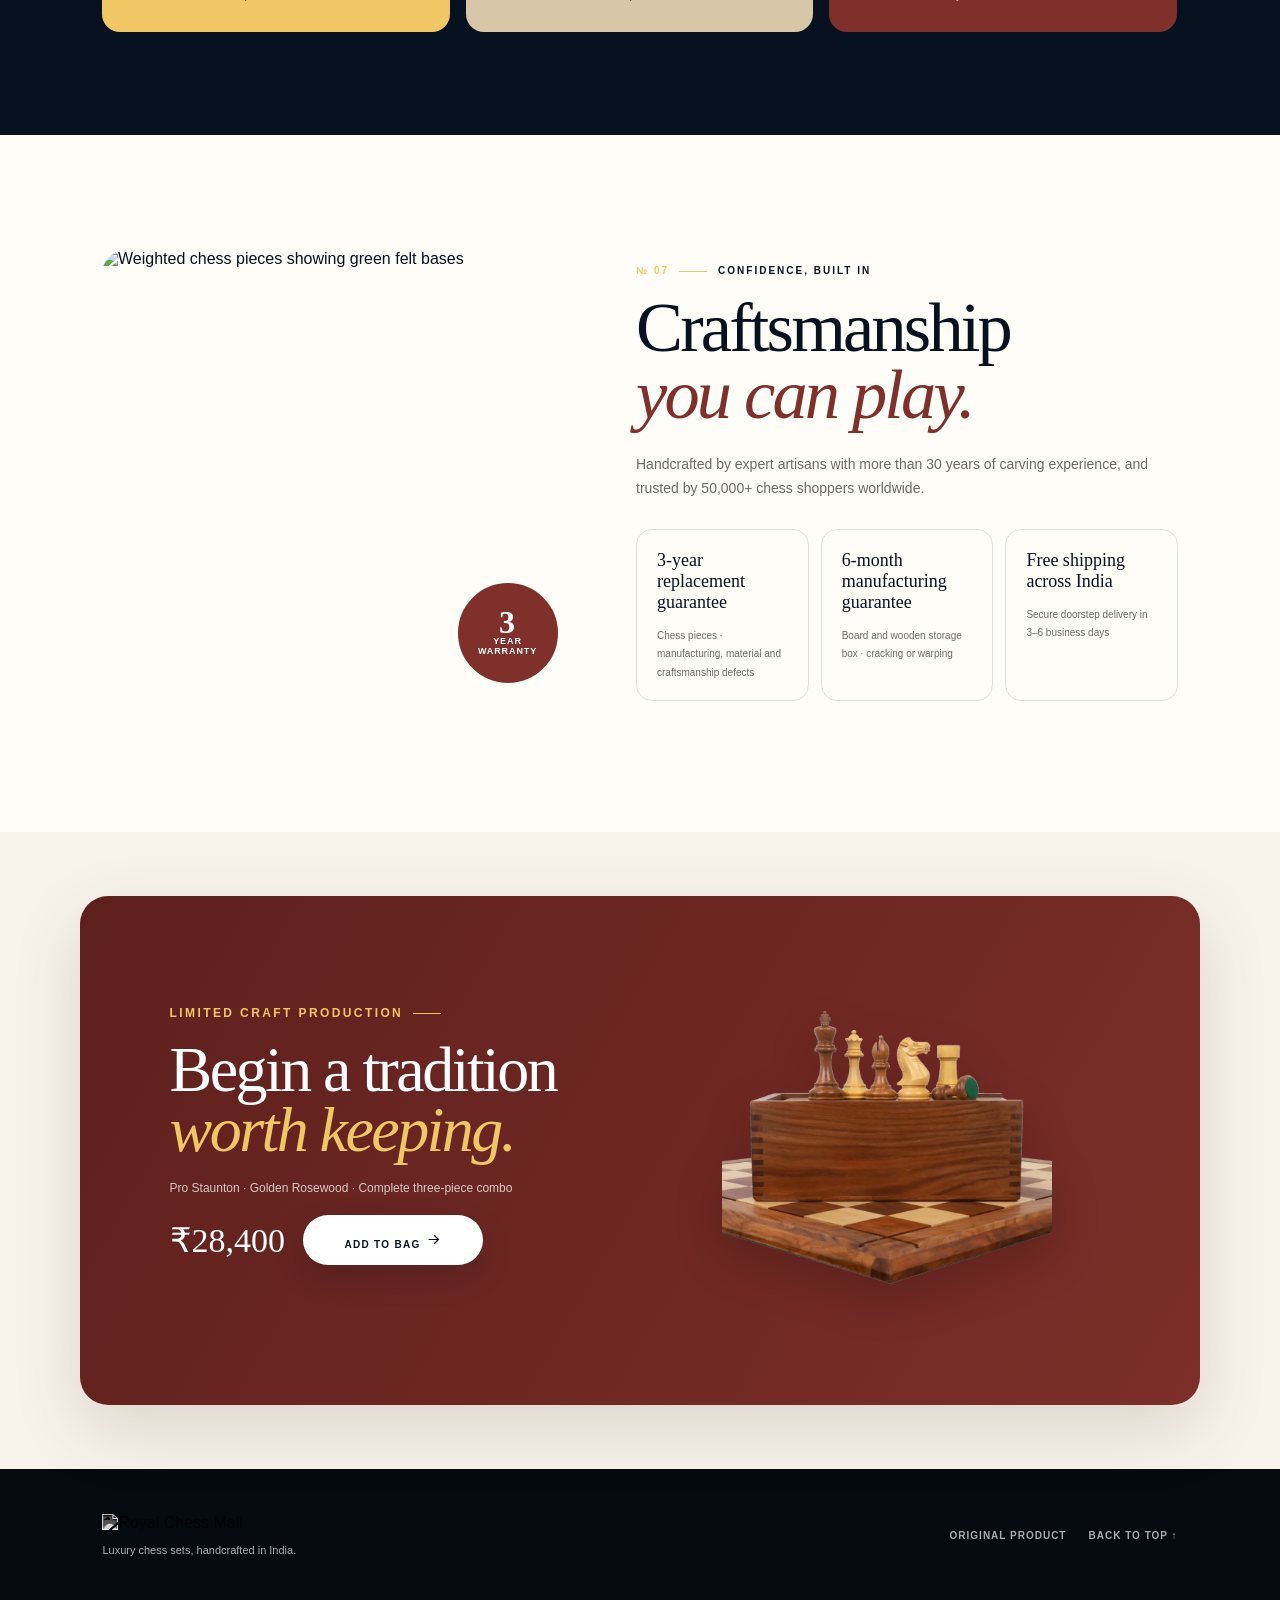
==== commit 8d278217: "Rebuild Royal Chess PDP in modern product UI" ====
--- a/royal-chess-pro-staunton/index.html
+++ b/royal-chess-pro-staunton/index.html
@@ -3,11 +3,11 @@
 <head>
   <meta charset="utf-8" />
   <meta name="viewport" content="width=device-width, initial-scale=1" />
-  <meta name="theme-color" content="#06101e" />
+  <meta name="theme-color" content="#7f302a" />
   <meta name="description" content="Explore the 4.1-inch Pro Staunton Golden Rosewood chess set, complete with a 21-inch board and matching wooden storage box." />
   <title>Royal Chess Mall — Pro Staunton PDP</title>
   <link rel="icon" href="https://royalchessmall.in/cdn/shop/files/RCM_CM_Black_300x_without_Tagline_x320.png?v=1754475216" />
-  <link rel="stylesheet" href="./style.css?v=immersive-panels-4" />
+  <link rel="stylesheet" href="./style.css?v=royal-product-redesign-5" />
 </head>
-<body><link rel="preload" as="image" href="https://royalchessmall.in/cdn/shop/files/RCM_CM_Black_300x_without_Tagline_x320.png?v=1754475216"/><link rel="preload" as="image" href="https://royalchessmall.in/cdn/shop/files/000_bcf6da76-f0d4-4659-bb63-c9f77da764b0_1800x1800.jpg?v=1757314613"/><link rel="preload" as="image" href="https://royalchessmall.in/cdn/shop/files/0_8064b6ba-6b70-450d-adad-ada65e814c35_1800x1800.jpg?v=1757314613"/><link rel="preload" as="image" href="https://royalchessmall.in/cdn/shop/files/1_e6f4eb4f-ec65-4a94-89a3-6464d44bbf40_1800x1800.jpg?v=1757314613"/><link rel="preload" as="image" href="https://royalchessmall.in/cdn/shop/files/4_9b3078ef-4e6b-4e6c-8568-b50df0fa7dc6_1800x1800.jpg?v=1757314613"/><link rel="preload" as="image" href="https://royalchessmall.in/cdn/shop/files/3_0d47ffba-3173-4c47-99a9-da5671f08fd6_1800x1800.jpg?v=1757314613"/><link rel="preload" as="image" href="https://royalchessmall.in/cdn/shop/files/7_b3a7f1d5-9c52-4dd2-b94d-40ac098f8f34_1800x1800.jpg?v=1757314613"/><link rel="preload" as="image" href="https://royalchessmall.in/cdn/shop/files/6_7d2bd206-f90f-42a3-87f0-4cb2db5abb00_1800x1800.jpg?v=1757314613"/><link rel="preload" as="image" href="https://royalchessmall.in/cdn/shop/files/20_6a907814-16fc-4e29-bf4b-9749544eee07_1800x1800.jpg?v=1757314613"/><main><section aria-label="Notifications alt+T" tabindex="-1" aria-live="polite" aria-relevant="additions text" aria-atomic="false" data-react-aria-top-layer="true"></section><div class="offer-strip"><span>World&#x27;s finest chess sets</span><span class="offer-diamond"></span><strong>25% off above ₹12,000 · KING25</strong><span class="offer-diamond"></span><span>Free shipping across India</span></div><header class="site-header"><button class="icon-button mobile-menu" aria-label="Toggle menu"><svg viewBox="0 0 24 24" aria-hidden="true"><path d="M4 7h16M4 12h16M4 17h16"></path></svg></button><a href="https://royalchessmall.in/collections/best-sellers/products/4-1-pro-staunton-weighted-wooden-chess-pieces-with-21-board-wooden-storage-box-golden-rosewood" target="_blank" rel="noreferrer" class="brand" aria-label="Royal Chess Mall home"><img src="https://royalchessmall.in/cdn/shop/files/RCM_CM_Black_300x_without_Tagline_x320.png?v=1754475216" alt="Royal Chess Mall"/></a><nav class="site-nav" aria-label="Primary navigation"><a href="#craft">Craft</a><a href="#anatomy">Anatomy</a><a href="#specifications">Specifications</a><a href="#guarantee">Guarantee</a></nav><button class="bag-button" aria-label="Bag with 0 items"><svg viewBox="0 0 24 24" aria-hidden="true"><path d="M5 8h14l-1 13H6L5 8Z"></path><path d="M9 9V6a3 3 0 0 1 6 0v3"></path></svg><span>Bag</span><b>00</b></button></header><section class="hero editorial-frame" aria-labelledby="product-title"><div class="vertical-label">Pro Staunton · Series 4.1</div><div class="hero-word" aria-hidden="true">STAUNTON</div><div class="hero-left" data-reveal="true"><p class="eyebrow"><span>№ 01</span> A modern classic</p><h1 id="product-title">Pro Staunton<em>Golden Rosewood</em></h1><p class="hero-intro">Tournament proportions, sculpted by hand. A complete heirloom set with 21-inch board, four queens and a fitted wooden box.</p><a class="text-link" href="#craft">Discover the craft <svg viewBox="0 0 24 24" aria-hidden="true"><path d="M5 12h13M13 6l6 6-6 6"></path></svg></a></div><div class="hero-stage" data-reveal="true"><div class="orbit orbit-one"></div><div class="orbit orbit-two"></div><img class="hero-product" src="https://royalchessmall.in/cdn/shop/files/000_bcf6da76-f0d4-4659-bb63-c9f77da764b0_1800x1800.jpg?v=1757314613" alt="Complete Pro Staunton chess set, board and wooden storage box"/><div class="stage-disc"></div><div class="hero-marker marker-a">Hand weighted</div><div class="hero-marker marker-b">4 queens</div></div><aside class="buy-panel" data-reveal="true"><div class="rating-row"><span>★★★★★</span><a href="#guarantee">2 verified reviews</a></div><p class="product-kicker">Pieces · Board · Storage</p><div class="price-row"><strong>₹28,400</strong><span>Inclusive of all taxes</span></div><p class="delivery-note"><i></i> In stock · Fastest delivery Aug 31 – Sep 02</p><div class="quantity-row"><span>Quantity</span><div class="stepper" aria-label="Quantity selector"><button aria-label="Decrease quantity">−</button><output aria-live="polite">1</output><button aria-label="Increase quantity">+</button></div></div><button data-slot="button" data-variant="default" data-size="default" class="inline-flex shrink-0 items-center justify-center gap-2 rounded-md text-sm font-medium whitespace-nowrap transition-all outline-none focus-visible:border-ring focus-visible:ring-[3px] focus-visible:ring-ring/50 disabled:pointer-events-none disabled:opacity-50 aria-invalid:border-destructive aria-invalid:ring-destructive/20 dark:aria-invalid:ring-destructive/40 [&amp;_svg]:pointer-events-none [&amp;_svg]:shrink-0 [&amp;_svg:not([class*=&#x27;size-&#x27;])]:size-4 bg-primary text-primary-foreground hover:bg-primary/90 h-9 px-4 py-2 has-[&gt;svg]:px-3 add-button">Add to bag · ₹28,400</button><a class="buy-now" href="https://royalchessmall.in/collections/best-sellers/products/4-1-pro-staunton-weighted-wooden-chess-pieces-with-21-board-wooden-storage-box-golden-rosewood" target="_blank" rel="noreferrer">Buy on Royal Chess Mall <svg viewBox="0 0 24 24" aria-hidden="true"><path d="M5 12h13M13 6l6 6-6 6"></path></svg></a><div class="offer-card"><span>25% off above ₹12,000</span><button>KING25 · Copy</button></div><div class="offer-card muted"><span>15% off storewide</span><button>STORE15 · Copy</button></div></aside><div class="gallery-rail" data-reveal="true"><button class="gallery-thumb active" aria-label="View image 1" aria-pressed="true"><img src="https://royalchessmall.in/cdn/shop/files/000_bcf6da76-f0d4-4659-bb63-c9f77da764b0_1800x1800.jpg?v=1757314613" alt=""/><span>01</span></button><button class="gallery-thumb" aria-label="View image 2" aria-pressed="false"><img src="https://royalchessmall.in/cdn/shop/files/0_8064b6ba-6b70-450d-adad-ada65e814c35_1800x1800.jpg?v=1757314613" alt=""/><span>02</span></button><button class="gallery-thumb" aria-label="View image 3" aria-pressed="false"><img src="https://royalchessmall.in/cdn/shop/files/1_e6f4eb4f-ec65-4a94-89a3-6464d44bbf40_1800x1800.jpg?v=1757314613" alt=""/><span>03</span></button><button class="gallery-thumb" aria-label="View image 4" aria-pressed="false"><img src="https://royalchessmall.in/cdn/shop/files/4_9b3078ef-4e6b-4e6c-8568-b50df0fa7dc6_1800x1800.jpg?v=1757314613" alt=""/><span>04</span></button></div><div class="hero-index">01 <span>/</span> 05</div></section><section class="statement-section editorial-frame" id="craft"><div class="vertical-label">The Art of Play</div><p class="eyebrow centered" data-reveal="true"><span>№ 02</span> The Pro Staunton Series</p><h2 data-reveal="true">Made for the match.<br/><em>Finished for the mantle.</em></h2><p class="statement-copy" data-reveal="true">Balanced for clubs and tournament play, each piece follows the enduring Staunton silhouette—then adds the depth, figuring and touch only solid wood can give.</p><div class="piece-triptych" data-reveal="true"><figure><img src="https://royalchessmall.in/cdn/shop/files/0_8064b6ba-6b70-450d-adad-ada65e814c35_1800x1800.jpg?v=1757314613" alt="Dark Golden Rosewood chess army"/><figcaption><b>01</b><span>Golden Rosewood</span><small>Dark army</small></figcaption></figure><figure class="featured"><img src="https://royalchessmall.in/cdn/shop/files/3_0d47ffba-3173-4c47-99a9-da5671f08fd6_1800x1800.jpg?v=1757314613" alt="Hand-carved Boxwood knight"/><figcaption><b>02</b><span>Sculpted Knight</span><small>The signature profile</small></figcaption></figure><figure><img src="https://royalchessmall.in/cdn/shop/files/1_e6f4eb4f-ec65-4a94-89a3-6464d44bbf40_1800x1800.jpg?v=1757314613" alt="Light Boxwood chess army"/><figcaption><b>03</b><span>Natural Boxwood</span><small>Light army</small></figcaption></figure></div></section><section class="anatomy-section editorial-frame" id="anatomy"><div class="vertical-label">Proportions · Balance</div><div class="section-title" data-reveal="true"><p class="eyebrow"><span>№ 03</span> Anatomy of a classic</p><h2>Form follows <em>the game</em></h2></div><div class="anatomy-visual" data-reveal="true"><img src="https://royalchessmall.in/cdn/shop/files/7_b3a7f1d5-9c52-4dd2-b94d-40ac098f8f34_1800x1800.jpg?v=1757314613" alt="Golden Rosewood king and queen on the chessboard"/><span class="measure measure-top">King · 104 mm</span><span class="measure measure-side">Base · 47 mm</span></div><div class="anatomy-copy" data-reveal="true"><p class="drop-cap">The 4.1-inch king establishes a commanding tournament scale. Broad bases and added internal weight give every move a deliberate, stable finish.</p><dl><div><dt>Piece weight</dt><dd>1.4 kg / 3 lbs</dd></div><div><dt>Square pairing</dt><dd>60–65 mm</dd></div><div><dt>Queens included</dt><dd>Four</dd></div></dl></div></section><section class="material-section editorial-frame"><div class="vertical-label">Material Study · 04</div><div class="material-image" data-reveal="true"><img src="https://royalchessmall.in/cdn/shop/files/6_7d2bd206-f90f-42a3-87f0-4cb2db5abb00_1800x1800.jpg?v=1757314613" alt="Boxwood and Golden Rosewood pawns showing natural grain"/><span>Golden Rosewood</span><span>Natural Boxwood</span></div><div class="material-copy" data-reveal="true"><p class="eyebrow"><span>№ 04</span> Material study</p><h2>Two timbers.<br/><em>One quiet harmony.</em></h2><p>Warm, figured Golden Rosewood meets luminous Boxwood. The contrast remains clear at a glance while every natural grain line stays visible up close.</p><a href="#specifications" class="outline-link">Read the specifications <svg viewBox="0 0 24 24" aria-hidden="true"><path d="M5 12h13M13 6l6 6-6 6"></path></svg></a></div></section><section class="board-section editorial-frame"><div class="vertical-label">Board · Storage · Play</div><div class="board-heading" data-reveal="true"><p class="eyebrow"><span>№ 05</span> The complete composition</p><h2>A board worthy of <em>the pieces.</em></h2></div><figure class="board-visual" data-reveal="true"><img src="https://royalchessmall.in/cdn/shop/files/4_9b3078ef-4e6b-4e6c-8568-b50df0fa7dc6_1800x1800.jpg?v=1757314613" alt="Complete chess set arranged on the 21 inch chessboard"/><figcaption>21 × 21 in · Golden Rosewood &amp; Maple · 55 mm squares</figcaption></figure><div class="board-notes" data-reveal="true"><article><b>01</b><h3>Tournament scale</h3><p>A generous 21-inch field with 55 mm squares gives the pieces room to breathe.</p></article><article><b>02</b><h3>Solid presence</h3><p>At approximately 3.8 kg, the 20 mm board sits planted and assured through every game.</p></article><article><b>03</b><h3>Fitted storage</h3><p>A matching Golden Rosewood box keeps the full set protected between matches.</p></article></div></section><section class="spec-section editorial-frame" id="specifications"><div class="vertical-label">Technical Register</div><div class="section-title" data-reveal="true"><p class="eyebrow"><span>№ 06</span> Exact proportions</p><h2>The measure<br/><em>of every move.</em></h2></div><div class="dimension-table" data-reveal="true"><div class="table-row table-head"><span>Chessman</span><span>Height</span><span>Base</span></div><div class="table-row"><strong>King ♔</strong><span>4.1&quot; · 104 mm</span><span>1.9&quot; · 47 mm</span></div><div class="table-row"><strong>Queen ♕</strong><span>3.5&quot; · 89 mm</span><span>1.7&quot; · 42 mm</span></div><div class="table-row"><strong>Bishop ♗</strong><span>3.1&quot; · 79 mm</span><span>1.6&quot; · 40 mm</span></div><div class="table-row"><strong>Knight ♘</strong><span>2.9&quot; · 74 mm</span><span>1.5&quot; · 38 mm</span></div><div class="table-row"><strong>Rook ♖</strong><span>2.6&quot; · 66 mm</span><span>1.5&quot; · 40 mm</span></div><div class="table-row"><strong>Pawn ♙</strong><span>2.3&quot; · 58 mm</span><span>1.3&quot; · 33 mm</span></div></div><div class="spec-cards" data-reveal="true"><article><span>Board</span><strong>21 × 21 in</strong><p>Golden Rosewood &amp; Maple<br/>20 mm thick · 55 mm squares</p></article><article><span>Storage</span><strong>12 × 6.75 × 4.25 in</strong><p>Golden Rosewood<br/>Recommended for 4–4.5 in pieces</p></article><article><span>Weight</span><strong>3.8 kg + 1.4 kg</strong><p>Board plus weighted chessmen<br/>Natural variation may occur</p></article></div></section><section class="guarantee-section editorial-frame" id="guarantee"><div class="vertical-label">Royal Chess Mall · Since 2018</div><div class="guarantee-visual" data-reveal="true"><img src="https://royalchessmall.in/cdn/shop/files/20_6a907814-16fc-4e29-bf4b-9749544eee07_1800x1800.jpg?v=1757314613" alt="Weighted chess pieces showing green felt bases"/><div class="guarantee-seal"><span>3</span> year<br/>warranty</div></div><div class="guarantee-copy" data-reveal="true"><p class="eyebrow"><span>№ 07</span> Confidence, built in</p><h2>Craftsmanship<br/><em>you can play.</em></h2><p>Handcrafted by expert artisans with more than 30 years of carving experience, and trusted by 50,000+ chess shoppers worldwide.</p><ul><li><b>3-year replacement guarantee</b><span>Chess pieces · manufacturing, material and craftsmanship defects</span></li><li><b>6-month manufacturing guarantee</b><span>Board and wooden storage box · cracking or warping</span></li><li><b>Free shipping across India</b><span>Secure doorstep delivery in 3–6 business days</span></li></ul></div></section><section class="final-cta editorial-frame" data-reveal="true"><div class="vertical-label">Your Move · 08</div><p class="eyebrow centered"><span>Limited craft production</span></p><h2>Begin a tradition<br/><em>worth keeping.</em></h2><p>Pro Staunton · Golden Rosewood · Complete three-piece combo</p><div class="final-buy-row"><strong>₹28,400</strong><button data-slot="button" data-variant="default" data-size="default" class="inline-flex shrink-0 items-center justify-center gap-2 rounded-md text-sm font-medium whitespace-nowrap transition-all outline-none focus-visible:border-ring focus-visible:ring-[3px] focus-visible:ring-ring/50 disabled:pointer-events-none disabled:opacity-50 aria-invalid:border-destructive aria-invalid:ring-destructive/20 dark:aria-invalid:ring-destructive/40 [&amp;_svg]:pointer-events-none [&amp;_svg]:shrink-0 [&amp;_svg:not([class*=&#x27;size-&#x27;])]:size-4 bg-primary text-primary-foreground hover:bg-primary/90 h-9 px-4 py-2 has-[&gt;svg]:px-3 add-button light">Add to bag <svg viewBox="0 0 24 24" aria-hidden="true"><path d="M5 12h13M13 6l6 6-6 6"></path></svg></button></div><img src="https://royalchessmall.in/cdn/shop/files/000_bcf6da76-f0d4-4659-bb63-c9f77da764b0_1800x1800.jpg?v=1757314613" alt="Complete Golden Rosewood Pro Staunton chess set"/></section><footer><img src="https://royalchessmall.in/cdn/shop/files/RCM_CM_Black_300x_without_Tagline_x320.png?v=1754475216" alt="Royal Chess Mall"/><p>Luxury chess sets, handcrafted in India.</p><div><a href="https://royalchessmall.in/collections/best-sellers/products/4-1-pro-staunton-weighted-wooden-chess-pieces-with-21-board-wooden-storage-box-golden-rosewood" target="_blank" rel="noreferrer">Original product</a><a href="#product-title">Back to top ↑</a></div></footer><div class="sticky-buy" aria-label="Sticky purchase bar"><div><small>Pro Staunton · Golden Rosewood</small><strong>₹28,400</strong></div><button data-slot="button" data-variant="default" data-size="default" class="inline-flex shrink-0 items-center justify-center gap-2 rounded-md text-sm font-medium whitespace-nowrap transition-all outline-none focus-visible:border-ring focus-visible:ring-[3px] focus-visible:ring-ring/50 disabled:pointer-events-none disabled:opacity-50 aria-invalid:border-destructive aria-invalid:ring-destructive/20 dark:aria-invalid:ring-destructive/40 [&amp;_svg]:pointer-events-none [&amp;_svg]:shrink-0 [&amp;_svg:not([class*=&#x27;size-&#x27;])]:size-4 bg-primary text-primary-foreground hover:bg-primary/90 h-9 px-4 py-2 has-[&gt;svg]:px-3 add-button">Add to bag</button></div></main><script src="./app.js"></script></body>
+<body><link rel="preload" as="image" href="https://royalchessmall.in/cdn/shop/files/RCM_CM_Black_300x_without_Tagline_x320.png?v=1754475216"/><link rel="preload" as="image" href="https://royalchessmall.in/cdn/shop/files/000_bcf6da76-f0d4-4659-bb63-c9f77da764b0_1800x1800.jpg?v=1757314613"/><link rel="preload" as="image" href="https://royalchessmall.in/cdn/shop/files/0_8064b6ba-6b70-450d-adad-ada65e814c35_1800x1800.jpg?v=1757314613"/><link rel="preload" as="image" href="https://royalchessmall.in/cdn/shop/files/1_e6f4eb4f-ec65-4a94-89a3-6464d44bbf40_1800x1800.jpg?v=1757314613"/><link rel="preload" as="image" href="https://royalchessmall.in/cdn/shop/files/4_9b3078ef-4e6b-4e6c-8568-b50df0fa7dc6_1800x1800.jpg?v=1757314613"/><link rel="preload" as="image" href="https://royalchessmall.in/cdn/shop/files/3_0d47ffba-3173-4c47-99a9-da5671f08fd6_1800x1800.jpg?v=1757314613"/><link rel="preload" as="image" href="https://royalchessmall.in/cdn/shop/files/7_b3a7f1d5-9c52-4dd2-b94d-40ac098f8f34_1800x1800.jpg?v=1757314613"/><link rel="preload" as="image" href="https://royalchessmall.in/cdn/shop/files/6_7d2bd206-f90f-42a3-87f0-4cb2db5abb00_1800x1800.jpg?v=1757314613"/><link rel="preload" as="image" href="https://royalchessmall.in/cdn/shop/files/20_6a907814-16fc-4e29-bf4b-9749544eee07_1800x1800.jpg?v=1757314613"/><main><section aria-label="Notifications alt+T" tabindex="-1" aria-live="polite" aria-relevant="additions text" aria-atomic="false" data-react-aria-top-layer="true"></section><div class="offer-strip"><span>World&#x27;s finest chess sets</span><span class="offer-diamond"></span><strong>25% off above ₹12,000 · KING25</strong><span class="offer-diamond"></span><span>Free shipping across India</span></div><header class="site-header"><button class="icon-button mobile-menu" aria-label="Toggle menu"><svg viewBox="0 0 24 24" aria-hidden="true"><path d="M4 7h16M4 12h16M4 17h16"></path></svg></button><a href="https://royalchessmall.in/collections/best-sellers/products/4-1-pro-staunton-weighted-wooden-chess-pieces-with-21-board-wooden-storage-box-golden-rosewood" target="_blank" rel="noreferrer" class="brand" aria-label="Royal Chess Mall home"><img src="https://royalchessmall.in/cdn/shop/files/RCM_CM_Black_300x_without_Tagline_x320.png?v=1754475216" alt="Royal Chess Mall"/></a><nav class="site-nav" aria-label="Primary navigation"><a href="#craft">Craft</a><a href="#anatomy">Anatomy</a><a href="#specifications">Specifications</a><a href="#guarantee">Guarantee</a></nav><button class="bag-button" aria-label="Bag with 0 items"><svg viewBox="0 0 24 24" aria-hidden="true"><path d="M5 8h14l-1 13H6L5 8Z"></path><path d="M9 9V6a3 3 0 0 1 6 0v3"></path></svg><span>Bag</span><b>00</b></button></header><section class="hero editorial-frame" aria-labelledby="product-title"><div class="vertical-label">Pro Staunton · Series 4.1</div><div class="hero-word" aria-hidden="true">STAUNTON</div><div class="hero-left" data-reveal="true"><p class="eyebrow"><span>№ 01</span> A modern classic</p><h1 id="product-title">Pro Staunton<em>Golden Rosewood</em></h1><p class="hero-intro">Tournament proportions, sculpted by hand. A complete heirloom set with 21-inch board, four queens and a fitted wooden box.</p><a class="text-link" href="#craft">Discover the craft <svg viewBox="0 0 24 24" aria-hidden="true"><path d="M5 12h13M13 6l6 6-6 6"></path></svg></a></div><div class="hero-stage" data-reveal="true"><div class="orbit orbit-one"></div><div class="orbit orbit-two"></div><img class="hero-product" src="./assets/product-hero.webp" alt="Complete Pro Staunton chess set, board and wooden storage box"/><div class="stage-disc"></div><div class="hero-marker marker-a">Hand weighted</div><div class="hero-marker marker-b">4 queens</div></div><aside class="buy-panel" data-reveal="true"><div class="rating-row"><span>★★★★★</span><a href="#guarantee">2 verified reviews</a></div><p class="product-kicker">Pieces · Board · Storage</p><div class="price-row"><strong>₹28,400</strong><span>Inclusive of all taxes</span></div><p class="delivery-note"><i></i> In stock · Fastest delivery Aug 31 – Sep 02</p><div class="quantity-row"><span>Quantity</span><div class="stepper" aria-label="Quantity selector"><button aria-label="Decrease quantity">−</button><output aria-live="polite">1</output><button aria-label="Increase quantity">+</button></div></div><button data-slot="button" data-variant="default" data-size="default" class="inline-flex shrink-0 items-center justify-center gap-2 rounded-md text-sm font-medium whitespace-nowrap transition-all outline-none focus-visible:border-ring focus-visible:ring-[3px] focus-visible:ring-ring/50 disabled:pointer-events-none disabled:opacity-50 aria-invalid:border-destructive aria-invalid:ring-destructive/20 dark:aria-invalid:ring-destructive/40 [&amp;_svg]:pointer-events-none [&amp;_svg]:shrink-0 [&amp;_svg:not([class*=&#x27;size-&#x27;])]:size-4 bg-primary text-primary-foreground hover:bg-primary/90 h-9 px-4 py-2 has-[&gt;svg]:px-3 add-button">Add to bag · ₹28,400</button><a class="buy-now" href="https://royalchessmall.in/collections/best-sellers/products/4-1-pro-staunton-weighted-wooden-chess-pieces-with-21-board-wooden-storage-box-golden-rosewood" target="_blank" rel="noreferrer">Buy on Royal Chess Mall <svg viewBox="0 0 24 24" aria-hidden="true"><path d="M5 12h13M13 6l6 6-6 6"></path></svg></a><div class="offer-card"><span>25% off above ₹12,000</span><button>KING25 · Copy</button></div><div class="offer-card muted"><span>15% off storewide</span><button>STORE15 · Copy</button></div></aside><div class="gallery-rail" data-reveal="true"><button class="gallery-thumb active" aria-label="View image 1" aria-pressed="true"><img src="https://royalchessmall.in/cdn/shop/files/000_bcf6da76-f0d4-4659-bb63-c9f77da764b0_1800x1800.jpg?v=1757314613" alt=""/><span>01</span></button><button class="gallery-thumb" aria-label="View image 2" aria-pressed="false"><img src="https://royalchessmall.in/cdn/shop/files/0_8064b6ba-6b70-450d-adad-ada65e814c35_1800x1800.jpg?v=1757314613" alt=""/><span>02</span></button><button class="gallery-thumb" aria-label="View image 3" aria-pressed="false"><img src="https://royalchessmall.in/cdn/shop/files/1_e6f4eb4f-ec65-4a94-89a3-6464d44bbf40_1800x1800.jpg?v=1757314613" alt=""/><span>03</span></button><button class="gallery-thumb" aria-label="View image 4" aria-pressed="false"><img src="https://royalchessmall.in/cdn/shop/files/4_9b3078ef-4e6b-4e6c-8568-b50df0fa7dc6_1800x1800.jpg?v=1757314613" alt=""/><span>04</span></button></div><div class="hero-index">01 <span>/</span> 05</div></section><section class="statement-section editorial-frame" id="craft"><div class="vertical-label">The Art of Play</div><p class="eyebrow centered" data-reveal="true"><span>№ 02</span> The Pro Staunton Series</p><h2 data-reveal="true">Made for the match.<br/><em>Finished for the mantle.</em></h2><p class="statement-copy" data-reveal="true">Balanced for clubs and tournament play, each piece follows the enduring Staunton silhouette—then adds the depth, figuring and touch only solid wood can give.</p><div class="piece-triptych" data-reveal="true"><figure><img src="https://royalchessmall.in/cdn/shop/files/0_8064b6ba-6b70-450d-adad-ada65e814c35_1800x1800.jpg?v=1757314613" alt="Dark Golden Rosewood chess army"/><figcaption><b>01</b><span>Golden Rosewood</span><small>Dark army</small></figcaption></figure><figure class="featured"><img src="https://royalchessmall.in/cdn/shop/files/3_0d47ffba-3173-4c47-99a9-da5671f08fd6_1800x1800.jpg?v=1757314613" alt="Hand-carved Boxwood knight"/><figcaption><b>02</b><span>Sculpted Knight</span><small>The signature profile</small></figcaption></figure><figure><img src="https://royalchessmall.in/cdn/shop/files/1_e6f4eb4f-ec65-4a94-89a3-6464d44bbf40_1800x1800.jpg?v=1757314613" alt="Light Boxwood chess army"/><figcaption><b>03</b><span>Natural Boxwood</span><small>Light army</small></figcaption></figure></div></section><section class="anatomy-section editorial-frame" id="anatomy"><div class="vertical-label">Proportions · Balance</div><div class="section-title" data-reveal="true"><p class="eyebrow"><span>№ 03</span> Anatomy of a classic</p><h2>Form follows <em>the game</em></h2></div><div class="anatomy-visual" data-reveal="true"><img src="https://royalchessmall.in/cdn/shop/files/7_b3a7f1d5-9c52-4dd2-b94d-40ac098f8f34_1800x1800.jpg?v=1757314613" alt="Golden Rosewood king and queen on the chessboard"/><span class="measure measure-top">King · 104 mm</span><span class="measure measure-side">Base · 47 mm</span></div><div class="anatomy-copy" data-reveal="true"><p class="drop-cap">The 4.1-inch king establishes a commanding tournament scale. Broad bases and added internal weight give every move a deliberate, stable finish.</p><dl><div><dt>Piece weight</dt><dd>1.4 kg / 3 lbs</dd></div><div><dt>Square pairing</dt><dd>60–65 mm</dd></div><div><dt>Queens included</dt><dd>Four</dd></div></dl></div></section><section class="material-section editorial-frame"><div class="vertical-label">Material Study · 04</div><div class="material-image" data-reveal="true"><img src="https://royalchessmall.in/cdn/shop/files/6_7d2bd206-f90f-42a3-87f0-4cb2db5abb00_1800x1800.jpg?v=1757314613" alt="Boxwood and Golden Rosewood pawns showing natural grain"/><span>Golden Rosewood</span><span>Natural Boxwood</span></div><div class="material-copy" data-reveal="true"><p class="eyebrow"><span>№ 04</span> Material study</p><h2>Two timbers.<br/><em>One quiet harmony.</em></h2><p>Warm, figured Golden Rosewood meets luminous Boxwood. The contrast remains clear at a glance while every natural grain line stays visible up close.</p><a href="#specifications" class="outline-link">Read the specifications <svg viewBox="0 0 24 24" aria-hidden="true"><path d="M5 12h13M13 6l6 6-6 6"></path></svg></a></div></section><section class="board-section editorial-frame"><div class="vertical-label">Board · Storage · Play</div><div class="board-heading" data-reveal="true"><p class="eyebrow"><span>№ 05</span> The complete composition</p><h2>A board worthy of <em>the pieces.</em></h2></div><figure class="board-visual" data-reveal="true"><img src="https://royalchessmall.in/cdn/shop/files/4_9b3078ef-4e6b-4e6c-8568-b50df0fa7dc6_1800x1800.jpg?v=1757314613" alt="Complete chess set arranged on the 21 inch chessboard"/><figcaption>21 × 21 in · Golden Rosewood &amp; Maple · 55 mm squares</figcaption></figure><div class="board-notes" data-reveal="true"><article><b>01</b><h3>Tournament scale</h3><p>A generous 21-inch field with 55 mm squares gives the pieces room to breathe.</p></article><article><b>02</b><h3>Solid presence</h3><p>At approximately 3.8 kg, the 20 mm board sits planted and assured through every game.</p></article><article><b>03</b><h3>Fitted storage</h3><p>A matching Golden Rosewood box keeps the full set protected between matches.</p></article></div></section><section class="spec-section editorial-frame" id="specifications"><div class="vertical-label">Technical Register</div><div class="section-title" data-reveal="true"><p class="eyebrow"><span>№ 06</span> Exact proportions</p><h2>The measure<br/><em>of every move.</em></h2></div><div class="dimension-table" data-reveal="true"><div class="table-row table-head"><span>Chessman</span><span>Height</span><span>Base</span></div><div class="table-row"><strong>King ♔</strong><span>4.1&quot; · 104 mm</span><span>1.9&quot; · 47 mm</span></div><div class="table-row"><strong>Queen ♕</strong><span>3.5&quot; · 89 mm</span><span>1.7&quot; · 42 mm</span></div><div class="table-row"><strong>Bishop ♗</strong><span>3.1&quot; · 79 mm</span><span>1.6&quot; · 40 mm</span></div><div class="table-row"><strong>Knight ♘</strong><span>2.9&quot; · 74 mm</span><span>1.5&quot; · 38 mm</span></div><div class="table-row"><strong>Rook ♖</strong><span>2.6&quot; · 66 mm</span><span>1.5&quot; · 40 mm</span></div><div class="table-row"><strong>Pawn ♙</strong><span>2.3&quot; · 58 mm</span><span>1.3&quot; · 33 mm</span></div></div><div class="spec-cards" data-reveal="true"><article><span>Board</span><strong>21 × 21 in</strong><p>Golden Rosewood &amp; Maple<br/>20 mm thick · 55 mm squares</p></article><article><span>Storage</span><strong>12 × 6.75 × 4.25 in</strong><p>Golden Rosewood<br/>Recommended for 4–4.5 in pieces</p></article><article><span>Weight</span><strong>3.8 kg + 1.4 kg</strong><p>Board plus weighted chessmen<br/>Natural variation may occur</p></article></div></section><section class="guarantee-section editorial-frame" id="guarantee"><div class="vertical-label">Royal Chess Mall · Since 2018</div><div class="guarantee-visual" data-reveal="true"><img src="https://royalchessmall.in/cdn/shop/files/20_6a907814-16fc-4e29-bf4b-9749544eee07_1800x1800.jpg?v=1757314613" alt="Weighted chess pieces showing green felt bases"/><div class="guarantee-seal"><span>3</span> year<br/>warranty</div></div><div class="guarantee-copy" data-reveal="true"><p class="eyebrow"><span>№ 07</span> Confidence, built in</p><h2>Craftsmanship<br/><em>you can play.</em></h2><p>Handcrafted by expert artisans with more than 30 years of carving experience, and trusted by 50,000+ chess shoppers worldwide.</p><ul><li><b>3-year replacement guarantee</b><span>Chess pieces · manufacturing, material and craftsmanship defects</span></li><li><b>6-month manufacturing guarantee</b><span>Board and wooden storage box · cracking or warping</span></li><li><b>Free shipping across India</b><span>Secure doorstep delivery in 3–6 business days</span></li></ul></div></section><section class="final-cta editorial-frame" data-reveal="true"><div class="vertical-label">Your Move · 08</div><p class="eyebrow centered"><span>Limited craft production</span></p><h2>Begin a tradition<br/><em>worth keeping.</em></h2><p>Pro Staunton · Golden Rosewood · Complete three-piece combo</p><div class="final-buy-row"><strong>₹28,400</strong><button data-slot="button" data-variant="default" data-size="default" class="inline-flex shrink-0 items-center justify-center gap-2 rounded-md text-sm font-medium whitespace-nowrap transition-all outline-none focus-visible:border-ring focus-visible:ring-[3px] focus-visible:ring-ring/50 disabled:pointer-events-none disabled:opacity-50 aria-invalid:border-destructive aria-invalid:ring-destructive/20 dark:aria-invalid:ring-destructive/40 [&amp;_svg]:pointer-events-none [&amp;_svg]:shrink-0 [&amp;_svg:not([class*=&#x27;size-&#x27;])]:size-4 bg-primary text-primary-foreground hover:bg-primary/90 h-9 px-4 py-2 has-[&gt;svg]:px-3 add-button light">Add to bag <svg viewBox="0 0 24 24" aria-hidden="true"><path d="M5 12h13M13 6l6 6-6 6"></path></svg></button></div><img src="https://royalchessmall.in/cdn/shop/files/000_bcf6da76-f0d4-4659-bb63-c9f77da764b0_1800x1800.jpg?v=1757314613" alt="Complete Golden Rosewood Pro Staunton chess set"/></section><footer><img src="https://royalchessmall.in/cdn/shop/files/RCM_CM_Black_300x_without_Tagline_x320.png?v=1754475216" alt="Royal Chess Mall"/><p>Luxury chess sets, handcrafted in India.</p><div><a href="https://royalchessmall.in/collections/best-sellers/products/4-1-pro-staunton-weighted-wooden-chess-pieces-with-21-board-wooden-storage-box-golden-rosewood" target="_blank" rel="noreferrer">Original product</a><a href="#product-title">Back to top ↑</a></div></footer><div class="sticky-buy" aria-label="Sticky purchase bar"><div><small>Pro Staunton · Golden Rosewood</small><strong>₹28,400</strong></div><button data-slot="button" data-variant="default" data-size="default" class="inline-flex shrink-0 items-center justify-center gap-2 rounded-md text-sm font-medium whitespace-nowrap transition-all outline-none focus-visible:border-ring focus-visible:ring-[3px] focus-visible:ring-ring/50 disabled:pointer-events-none disabled:opacity-50 aria-invalid:border-destructive aria-invalid:ring-destructive/20 dark:aria-invalid:ring-destructive/40 [&amp;_svg]:pointer-events-none [&amp;_svg]:shrink-0 [&amp;_svg:not([class*=&#x27;size-&#x27;])]:size-4 bg-primary text-primary-foreground hover:bg-primary/90 h-9 px-4 py-2 has-[&gt;svg]:px-3 add-button">Add to bag</button></div></main><script src="./app.js"></script></body>
 </html>
--- a/royal-chess-pro-staunton/style.css
+++ b/royal-chess-pro-staunton/style.css
@@ -1,1069 +1,583 @@
-
 :root {
-  --ink: #06101e;
-  --ink-soft: #0a1626;
-  --paper: #eee9df;
-  --paper-soft: #c9c4bc;
-  --gold: #c8973e;
-  --gold-bright: #efb950;
-  --wood: #8d4a2c;
-  --line: rgba(228, 225, 216, 0.18);
-  --line-strong: rgba(228, 225, 216, 0.34);
-  --hero-shift: 0px;
-}
-
-* { box-sizing: border-box; }
-html { scroll-behavior: smooth; background: var(--ink); }
+  --ink: #07111f;
+  --ink-2: #101c2b;
+  --mahogany: #7f302a;
+  --mahogany-deep: #5e201d;
+  --rosewood: #a14935;
+  --gold: #d9a13a;
+  --gold-light: #f1c765;
+  --ivory: #f7f3eb;
+  --paper: #fffdf8;
+  --muted: #6f6b65;
+  --line: rgba(7, 17, 31, .13);
+  --radius: 22px;
+  --shadow: 0 24px 70px rgba(61, 25, 18, .14);
+  --display: Georgia, 'Times New Roman', serif;
+  --sans: Inter, ui-sans-serif, -apple-system, BlinkMacSystemFont, 'Segoe UI', sans-serif;
+}
+
+*, *::before, *::after { box-sizing: border-box; }
+html { scroll-behavior: smooth; }
 body {
   margin: 0;
-  background: radial-gradient(circle at 50% 8%, rgba(25, 49, 73, .34), transparent 32rem), linear-gradient(180deg, #071321 0%, var(--ink) 46%, #050c16 100%);
-  color: var(--paper);
-  font-family: Arial, Helvetica, sans-serif;
   overflow-x: hidden;
+  color: var(--ink);
+  background: var(--ivory);
+  font-family: var(--sans);
+  -webkit-font-smoothing: antialiased;
 }
 button, a { -webkit-tap-highlight-color: transparent; }
 button { font: inherit; }
 a { color: inherit; text-decoration: none; }
-svg { width: 1.05rem; fill: none; stroke: currentColor; stroke-width: 1.5; }
-main { min-height: 100vh; }
-
-.offer-strip { min-height: 30px; display: flex; align-items: center; justify-content: center; gap: 1.15rem; padding: .42rem 1rem; color: #21160b; background: linear-gradient(90deg, #a66b22, #e1b762 45%, #aa7028); font-size: .62rem; letter-spacing: .13em; text-transform: uppercase; }
-.offer-diamond { width: 4px; height: 4px; background: currentColor; transform: rotate(45deg); opacity: .55; }
-.site-header { position: sticky; top: 0; z-index: 50; height: 74px; display: grid; grid-template-columns: 1fr auto 1fr; align-items: center; padding: 0 clamp(1rem, 4vw, 4rem); background: rgba(6, 16, 30, .86); border-bottom: 1px solid var(--line); backdrop-filter: blur(18px); }
-.brand { display: flex; justify-content: center; }
-.brand img, footer img { width: 176px; filter: invert(1) grayscale(1) brightness(2); opacity: .92; }
-.site-nav { display: flex; justify-content: flex-start; gap: 1.5rem; }
-.site-nav a { font-size: .68rem; text-transform: uppercase; letter-spacing: .14em; color: var(--paper-soft); transition: color .25s; }
-.site-nav a:hover { color: var(--gold-bright); }
-.bag-button, .icon-button { background: transparent; border: 0; color: var(--paper); cursor: pointer; }
-.bag-button { justify-self: end; display: inline-flex; align-items: center; gap: .55rem; font-size: .67rem; text-transform: uppercase; letter-spacing: .12em; }
-.bag-button b { display: grid; place-items: center; min-width: 1.6rem; height: 1.6rem; border: 1px solid var(--line-strong); border-radius: 50%; color: var(--gold-bright); font-size: .58rem; }
-.mobile-menu { display: none; }
-
-.editorial-frame { width: min(1400px, calc(100% - clamp(1.5rem, 8vw, 8rem))); margin-inline: auto; position: relative; border-inline: 1px solid var(--line); }
-.editorial-frame::before, .editorial-frame::after { content: ""; position: absolute; top: 0; width: 8px; height: 1px; background: var(--line-strong); }
-.editorial-frame::before { left: -4px; }
-.editorial-frame::after { right: -4px; }
-.vertical-label { position: absolute; left: -2rem; top: 5rem; writing-mode: vertical-rl; transform: rotate(180deg); font: 500 .54rem/1 Arial, sans-serif; color: rgba(238, 233, 223, .52); letter-spacing: .18em; text-transform: uppercase; }
-.vertical-label::after { content: ""; display: inline-block; width: 1px; height: 3rem; background: var(--line-strong); margin-block-start: .85rem; }
-.eyebrow { display: flex; align-items: center; gap: .65rem; color: var(--gold-bright); font-size: .62rem; font-weight: 600; letter-spacing: .18em; text-transform: uppercase; }
-.eyebrow span { color: var(--paper); }
-.eyebrow::before { content: ""; width: 1.8rem; height: 1px; background: var(--gold); }
+img { display: block; max-width: 100%; }
+svg { fill: none; stroke: currentColor; stroke-width: 1.7; }
+
+.offer-strip {
+  min-height: 34px;
+  padding: 8px 5vw;
+  display: flex;
+  align-items: center;
+  justify-content: center;
+  gap: 15px;
+  background: var(--gold);
+  color: var(--ink);
+  font-size: 10px;
+  font-weight: 750;
+  letter-spacing: .16em;
+  text-transform: uppercase;
+}
+.offer-diamond { width: 5px; height: 5px; transform: rotate(45deg); background: currentColor; opacity: .55; }
+
+.site-header {
+  position: sticky;
+  top: 0;
+  z-index: 40;
+  width: 100%;
+  min-height: 72px;
+  padding: 0 clamp(22px, 5vw, 74px);
+  display: grid;
+  grid-template-columns: 1fr auto 1fr;
+  align-items: center;
+  background: rgba(255,253,248,.94);
+  border-bottom: 1px solid var(--line);
+  backdrop-filter: blur(18px);
+}
+.brand { justify-self: start; }
+.brand img { width: 180px; max-height: 44px; object-fit: contain; object-position: left center; }
+.site-nav { display: flex; align-items: center; gap: clamp(22px, 3vw, 44px); }
+.site-nav a {
+  position: relative;
+  padding: 27px 0 24px;
+  font-size: 11px;
+  font-weight: 800;
+  letter-spacing: .13em;
+  text-transform: uppercase;
+}
+.site-nav a::after { content: ''; position: absolute; left: 0; right: 100%; bottom: 20px; height: 2px; background: var(--mahogany); transition: right .25s ease; }
+.site-nav a:hover::after, .site-nav a:focus-visible::after { right: 0; }
+.bag-button {
+  justify-self: end;
+  min-height: 42px;
+  padding: 0 16px;
+  display: flex;
+  align-items: center;
+  gap: 9px;
+  color: var(--paper);
+  background: var(--ink);
+  border: 0;
+  border-radius: 999px;
+  cursor: pointer;
+  font-size: 10px;
+  font-weight: 800;
+  letter-spacing: .12em;
+  text-transform: uppercase;
+}
+.bag-button svg { width: 17px; }
+.bag-button b { color: var(--gold-light); font-size: 10px; }
+.icon-button { display: none; }
+
+.editorial-frame { position: relative; width: 100%; overflow: hidden; }
+.vertical-label { display: none; }
+.eyebrow {
+  margin: 0 0 18px;
+  display: flex;
+  align-items: center;
+  gap: 11px;
+  font-size: 10px;
+  font-weight: 850;
+  letter-spacing: .2em;
+  text-transform: uppercase;
+}
+.eyebrow > span { color: var(--gold-light); }
+.eyebrow > span::after { content: ''; display: inline-block; width: 28px; height: 1px; margin-left: 10px; vertical-align: middle; background: currentColor; }
 .eyebrow.centered { justify-content: center; }
-h1, h2, h3, p { margin-top: 0; }
-h1, h2 { font-family: Georgia, "Times New Roman", serif; font-weight: 400; }
-h1 em, h2 em { display: block; color: var(--gold-bright); font-weight: 400; }
-[data-reveal] { opacity: 0; transform: translateY(42px); transition: opacity .9s cubic-bezier(.2,.75,.2,1), transform .9s cubic-bezier(.2,.75,.2,1); }
-[data-reveal].is-visible { opacity: 1; transform: translateY(0); }
-.hero-stage[data-reveal] { transform: translateY(58px) scale(.95); }
-.hero-stage[data-reveal].is-visible { transform: translateY(0) scale(1); }
-
-.hero { min-height: 970px; display: grid; grid-template-columns: minmax(220px, .72fr) minmax(400px, 1.4fr) minmax(260px, .8fr); grid-template-rows: 1fr auto; align-items: center; gap: 1.5rem; padding: 7.5rem clamp(1.5rem, 5vw, 5.5rem) 3rem; overflow: hidden; }
-.hero-word { position: absolute; z-index: 0; top: 3.5rem; left: 50%; transform: translateX(-50%); font: 400 clamp(5.7rem, 12vw, 11rem)/.78 Georgia, serif; letter-spacing: -.045em; color: transparent; -webkit-text-stroke: 1px rgba(238, 233, 223, .24); white-space: nowrap; pointer-events: none; }
-.hero-left, .buy-panel { position: relative; z-index: 3; }
-.hero-left { align-self: start; margin-top: 11rem; }
-.hero-left h1 { font-size: clamp(2.4rem, 4.2vw, 4.65rem); line-height: .95; letter-spacing: -.035em; margin: 1.35rem 0 1.5rem; }
-.hero-left h1 em { font-size: .67em; margin-top: .55rem; }
-.hero-intro { max-width: 27rem; color: var(--paper-soft); font: .83rem/1.8 Arial, sans-serif; }
-.text-link, .outline-link, .buy-now { display: inline-flex; align-items: center; gap: .65rem; color: var(--paper); text-transform: uppercase; letter-spacing: .13em; font-size: .61rem; }
-.text-link { margin-top: 1rem; padding-bottom: .5rem; border-bottom: 1px solid var(--line-strong); }
-.text-link svg, .outline-link svg, .buy-now svg { transition: transform .25s ease; }
-.text-link:hover svg, .outline-link:hover svg, .buy-now:hover svg { transform: translateX(4px); }
-.hero-stage { position: relative; z-index: 2; align-self: center; min-height: 590px; display: grid; place-items: center; }
-.hero-product { z-index: 3; width: min(680px, 47vw); max-height: 680px; object-fit: contain; transform: translateY(var(--hero-shift)); filter: drop-shadow(0 36px 32px rgba(0,0,0,.48)); transition: opacity .35s ease; }
-.stage-disc { position: absolute; z-index: 1; bottom: 2rem; width: 68%; height: 9%; border-radius: 50%; background: radial-gradient(ellipse, rgba(198,146,56,.34), rgba(0,0,0,.04) 65%, transparent 72%); border: 1px solid rgba(206,158,76,.28); box-shadow: 0 16px 55px rgba(0,0,0,.6); }
-.orbit { position: absolute; border: 1px solid var(--line); border-radius: 50%; pointer-events: none; }
-.orbit-one { width: 85%; aspect-ratio: 1.45; transform: rotate(-7deg); }
-.orbit-two { width: 69%; aspect-ratio: 1; transform: rotate(15deg); border-color: rgba(200,151,62,.22); }
-.hero-marker { position: absolute; z-index: 5; font-size: .53rem; color: var(--paper-soft); letter-spacing: .14em; text-transform: uppercase; }
-.hero-marker::before { content: ""; display: inline-block; width: 2rem; height: 1px; margin-right: .45rem; vertical-align: middle; background: var(--line-strong); }
-.marker-a { left: 1rem; top: 43%; }
-.marker-b { right: 0; bottom: 24%; }
-.buy-panel { align-self: start; margin-top: 9rem; padding-left: 1.5rem; border-left: 1px solid var(--line); }
-.rating-row { display: flex; gap: .75rem; align-items: center; padding-bottom: .9rem; border-bottom: 1px solid var(--line); font-size: .62rem; }
-.rating-row span { color: var(--gold-bright); letter-spacing: .08em; }
-.rating-row a { color: var(--paper-soft); text-decoration: underline; text-underline-offset: 3px; }
-.product-kicker { margin: 1.15rem 0 .45rem; color: var(--paper-soft); font-size: .56rem; text-transform: uppercase; letter-spacing: .15em; }
-.price-row { display: flex; align-items: flex-end; justify-content: space-between; gap: 1rem; }
-.price-row strong { font: 400 1.9rem/1 Georgia, serif; }
-.price-row span { max-width: 6rem; color: var(--paper-soft); font-size: .52rem; line-height: 1.45; }
-.delivery-note { margin: 1rem 0; color: var(--paper-soft); font-size: .61rem; line-height: 1.5; }
-.delivery-note i { display: inline-block; width: .38rem; height: .38rem; border-radius: 50%; margin-right: .4rem; background: #73ad7e; box-shadow: 0 0 10px rgba(115,173,126,.7); }
-.quantity-row { display: flex; align-items: center; justify-content: space-between; border-block: 1px solid var(--line); padding: .75rem 0; font-size: .58rem; text-transform: uppercase; letter-spacing: .14em; }
-.stepper { display: grid; grid-template-columns: 2rem 2rem 2rem; align-items: center; border: 1px solid var(--line-strong); }
-.stepper button { border: 0; height: 2rem; color: var(--paper); background: transparent; cursor: pointer; }
-.stepper output { text-align: center; color: var(--paper); }
-.add-button { width: 100%; min-height: 48px; margin-top: 1rem; border-radius: 0 !important; border: 1px solid var(--gold) !important; color: #151009 !important; background: linear-gradient(90deg, #b67a2d, #e1ba68, #b47a2f) !important; font-size: .63rem !important; text-transform: uppercase; letter-spacing: .15em; box-shadow: 0 15px 35px rgba(0,0,0,.24); transition: filter .25s, transform .25s !important; }
-.add-button:hover { filter: brightness(1.11); transform: translateY(-2px); }
-.buy-now { width: 100%; justify-content: center; margin: .9rem 0 1.3rem; color: var(--paper-soft); }
-.offer-card { display: flex; align-items: center; justify-content: space-between; gap: .6rem; padding: .65rem .7rem; border: 1px solid rgba(200,151,62,.36); background: rgba(200,151,62,.08); font-size: .55rem; }
-.offer-card + .offer-card { border-top: 0; }
-.offer-card button { border: 0; color: var(--gold-bright); background: transparent; cursor: pointer; font-size: .52rem; text-transform: uppercase; letter-spacing: .08em; }
-.offer-card.muted { border-color: var(--line); background: transparent; color: var(--paper-soft); }
-.gallery-rail { z-index: 6; grid-column: 1 / 4; display: flex; justify-content: center; gap: .65rem; padding-top: 1rem; }
-.gallery-thumb { position: relative; width: 72px; height: 72px; padding: 0; overflow: hidden; border: 1px solid var(--line); background: #f5f1e9; cursor: pointer; opacity: .58; transition: opacity .25s, border-color .25s; }
-.gallery-thumb img { width: 100%; height: 100%; object-fit: contain; }
-.gallery-thumb span { position: absolute; right: 3px; bottom: 2px; padding: .05rem .16rem; color: #fff; background: rgba(6,16,30,.85); font-size: .46rem; }
-.gallery-thumb.active, .gallery-thumb:hover { opacity: 1; border-color: var(--gold-bright); }
-.hero-index { position: absolute; right: 2rem; bottom: 2.7rem; color: var(--paper-soft); font: .56rem Arial, sans-serif; letter-spacing: .13em; }
-.hero-index span { color: var(--gold); margin-inline: .3rem; }
-
-.statement-section { min-height: 920px; padding: 8rem clamp(2rem, 8vw, 8rem); text-align: center; border-top: 1px solid var(--line); }
-.statement-section h2, .section-title h2, .material-copy h2, .board-heading h2, .guarantee-copy h2, .final-cta h2 { font-size: clamp(3.5rem, 7vw, 7.5rem); line-height: .88; letter-spacing: -.045em; margin: 1.8rem 0; }
-.statement-copy { max-width: 42rem; margin: 0 auto 5rem; color: var(--paper-soft); font: .84rem/1.85 Arial, sans-serif; }
-.piece-triptych { display: grid; grid-template-columns: 1fr 1.22fr 1fr; gap: 1rem; align-items: center; }
-.piece-triptych figure { margin: 0; position: relative; }
-.piece-triptych figure::before { content: ""; position: absolute; inset: -1rem 16% 18%; border: 1px solid var(--line); border-radius: 50%; pointer-events: none; }
-.piece-triptych img { display: block; width: 100%; aspect-ratio: 1.22; object-fit: cover; object-position: center 68%; filter: saturate(.82) contrast(1.06); border-bottom: 1px solid var(--line); }
-.piece-triptych .featured { transform: translateY(-1.8rem); }
-.piece-triptych figcaption { display: grid; grid-template-columns: auto 1fr; text-align: left; gap: .2rem .65rem; padding: .8rem; border-inline: 1px solid var(--line); }
-.piece-triptych figcaption b { grid-row: 1/3; color: var(--gold-bright); font-size: .55rem; }
-.piece-triptych figcaption span { font: 400 1rem Georgia, serif; }
-.piece-triptych figcaption small { color: var(--paper-soft); font-size: .52rem; letter-spacing: .09em; text-transform: uppercase; }
-
-.anatomy-section { min-height: 900px; display: grid; grid-template-columns: 1.08fr .92fr; gap: 4rem; padding: 8rem clamp(2rem, 7vw, 7.5rem); border-top: 1px solid var(--line); }
-.section-title { grid-column: 1 / 3; }
-.section-title h2 { max-width: 58rem; }
-.anatomy-visual { position: relative; }
-.anatomy-visual img { width: 100%; height: 500px; object-fit: cover; filter: saturate(.76) contrast(1.08); }
-.anatomy-visual::after { content: ""; position: absolute; inset: 0; box-shadow: inset 0 0 80px rgba(6,16,30,.3); pointer-events: none; }
-.measure { position: absolute; z-index: 2; padding: .48rem .7rem; color: #16110a; background: var(--gold-bright); font-size: .52rem; letter-spacing: .1em; text-transform: uppercase; }
-.measure-top { right: 7%; top: 7%; }
-.measure-side { left: -2.2rem; bottom: 18%; transform: rotate(-90deg); }
-.anatomy-copy { align-self: center; }
-.drop-cap { color: var(--paper-soft); font: 400 1rem/1.9 Georgia, serif; }
-.drop-cap::first-letter { float: left; margin: .05rem .5rem 0 0; color: var(--gold-bright); font-size: 5.2rem; line-height: .75; }
-.anatomy-copy dl { margin-top: 3rem; border-top: 1px solid var(--line); }
-.anatomy-copy dl div { display: flex; justify-content: space-between; gap: 1rem; padding: 1rem 0; border-bottom: 1px solid var(--line); }
-.anatomy-copy dt { color: var(--paper-soft); font-size: .6rem; text-transform: uppercase; letter-spacing: .13em; }
-.anatomy-copy dd { margin: 0; font: .95rem Georgia, serif; }
-
-.material-section { min-height: 850px; display: grid; grid-template-columns: 1.2fr .8fr; gap: 5rem; align-items: center; padding: 8rem clamp(2rem, 7vw, 7.5rem); border-top: 1px solid var(--line); }
-.material-image { position: relative; }
-.material-image img { width: 100%; height: 590px; object-fit: cover; filter: saturate(.72) sepia(.08); }
-.material-image::before { content: ""; position: absolute; z-index: 2; inset: 0; background: linear-gradient(90deg, rgba(6,16,30,.25), transparent 35%, transparent 65%, rgba(6,16,30,.28)); pointer-events: none; }
-.material-image span { position: absolute; z-index: 3; bottom: 1.25rem; color: #1b140d; background: rgba(238,233,223,.9); padding: .55rem .75rem; font-size: .54rem; letter-spacing: .14em; text-transform: uppercase; }
-.material-image span:first-of-type { left: 1.25rem; }
-.material-image span:last-of-type { right: 1.25rem; }
-.material-copy h2 { font-size: clamp(3.2rem, 6vw, 6.3rem); }
-.material-copy > p:not(.eyebrow) { max-width: 29rem; color: var(--paper-soft); font: .83rem/1.85 Arial, sans-serif; }
-.outline-link { margin-top: 1rem; padding: .8rem 1rem; border: 1px solid var(--line-strong); }
-
-.board-section { min-height: 1050px; padding: 8rem clamp(2rem, 7vw, 7.5rem); border-top: 1px solid var(--line); }
-.board-heading { display: grid; grid-template-columns: .5fr 1fr; align-items: end; margin-bottom: 3rem; }
-.board-heading h2 { margin: 0; font-size: clamp(3.5rem, 6.5vw, 7rem); }
-.board-visual { margin: 0; position: relative; }
-.board-visual img { width: 100%; height: 560px; object-fit: cover; filter: saturate(.73) contrast(1.06); }
-.board-visual figcaption { position: absolute; left: 1.2rem; bottom: 1.2rem; padding: .65rem .9rem; color: #1b140d; background: rgba(238,233,223,.94); font-size: .55rem; letter-spacing: .12em; text-transform: uppercase; }
-.board-notes { display: grid; grid-template-columns: repeat(3, 1fr); border-inline: 1px solid var(--line); }
-.board-notes article { position: relative; min-height: 180px; padding: 2rem; border-right: 1px solid var(--line); }
-.board-notes article:last-child { border-right: 0; }
-.board-notes b { color: var(--gold-bright); font-size: .55rem; }
-.board-notes h3 { margin: .6rem 0; font: 400 1.25rem Georgia, serif; }
-.board-notes p { color: var(--paper-soft); font-size: .69rem; line-height: 1.7; }
-
-.spec-section { min-height: 1000px; padding: 8rem clamp(2rem, 7vw, 7.5rem); border-top: 1px solid var(--line); }
-.dimension-table { margin-top: 4rem; border-top: 1px solid var(--line-strong); }
-.table-row { display: grid; grid-template-columns: 1.2fr .9fr .9fr; gap: 1rem; padding: 1.05rem .75rem; border-bottom: 1px solid var(--line); color: var(--paper-soft); font-size: .72rem; }
-.table-row strong { color: var(--paper); font: 400 1rem Georgia, serif; }
-.table-head { color: var(--gold-bright); font-size: .54rem; text-transform: uppercase; letter-spacing: .14em; }
-.spec-cards { display: grid; grid-template-columns: repeat(3, 1fr); margin-top: 3rem; border: 1px solid var(--line); }
-.spec-cards article { min-height: 190px; padding: 1.5rem; border-right: 1px solid var(--line); }
-.spec-cards article:last-child { border-right: 0; }
-.spec-cards span { color: var(--gold-bright); font-size: .54rem; letter-spacing: .14em; text-transform: uppercase; }
-.spec-cards strong { display: block; margin: 1rem 0; font: 400 1.35rem Georgia, serif; }
-.spec-cards p { color: var(--paper-soft); font-size: .66rem; line-height: 1.7; }
-
-.guarantee-section { min-height: 950px; display: grid; grid-template-columns: 1.05fr .95fr; gap: 5rem; align-items: center; padding: 8rem clamp(2rem, 7vw, 7.5rem); border-top: 1px solid var(--line); }
+h1, h2, h3, p { overflow-wrap: anywhere; }
+h1, h2 { margin: 0; font-family: var(--display); font-weight: 400; letter-spacing: -.04em; line-height: .95; }
+h2 { font-size: clamp(42px, 5.5vw, 82px); }
+h1 em, h2 em { display: block; color: var(--gold-light); font-weight: 400; }
+
+/* Reference-led product hero */
+.hero {
+  isolation: isolate;
+  min-height: 690px;
+  padding: clamp(54px, 6vw, 88px) clamp(26px, 6.4vw, 100px) 30px;
+  display: grid;
+  grid-template-columns: minmax(270px, .82fr) minmax(440px, 1.18fr);
+  grid-template-areas: 'left stage' 'buy buy' 'gallery index';
+  column-gap: clamp(34px, 5vw, 82px);
+  row-gap: 24px;
+  color: var(--paper);
+  background: linear-gradient(120deg, var(--mahogany-deep), var(--mahogany) 38%, var(--rosewood) 63%, #6f2823);
+  background-size: 260% 260%;
+  animation: royalGradient 16s ease-in-out infinite;
+}
+.hero::before {
+  content: '';
+  position: absolute;
+  z-index: -1;
+  inset: 0;
+  opacity: .32;
+  background: radial-gradient(circle at 71% 27%, rgba(255,216,124,.32), transparent 24%), radial-gradient(circle at 15% 85%, rgba(14,25,41,.5), transparent 35%);
+}
+.hero-left { grid-area: left; align-self: center; position: relative; z-index: 3; max-width: 520px; padding-bottom: 8px; }
+.hero-left h1 { font-size: clamp(52px, 5.3vw, 83px); color: #fff; }
+.hero-left h1 em { margin-top: 10px; font-size: .65em; font-style: italic; }
+.hero-intro { max-width: 470px; margin: 25px 0 26px; color: rgba(255,255,255,.82); font-size: 14px; line-height: 1.75; }
+.text-link, .outline-link {
+  min-height: 44px;
+  display: inline-flex;
+  align-items: center;
+  gap: 14px;
+  font-size: 10px;
+  font-weight: 850;
+  letter-spacing: .16em;
+  text-transform: uppercase;
+}
+.text-link { padding: 0 22px; color: var(--ink); background: #fff; border-radius: 999px; }
+.text-link svg, .outline-link svg, .buy-now svg, .final-buy-row svg { width: 17px; }
+.hero-stage {
+  grid-area: stage;
+  position: relative;
+  z-index: 2;
+  align-self: center;
+  min-height: 410px;
+  display: grid;
+  place-items: center;
+  overflow: hidden;
+  border-radius: 28px;
+  background: radial-gradient(circle at 50% 42%, #fff 0, #fffdf8 58%, #efe8dd 100%);
+  box-shadow: var(--shadow);
+}
+.hero-product {
+  position: relative;
+  z-index: 3;
+  width: min(100%, 620px);
+  height: 410px;
+  object-fit: contain;
+  padding: 10px 16px 0;
+  filter: drop-shadow(0 22px 18px rgba(78, 31, 15, .2));
+  animation: heroArrival 1.25s cubic-bezier(.2,.75,.18,1) both;
+}
+.orbit, .stage-disc { display: none; }
+.hero-marker {
+  position: absolute;
+  z-index: 4;
+  padding: 7px 10px;
+  color: var(--ink);
+  background: rgba(255,255,255,.87);
+  border: 1px solid rgba(127,48,42,.18);
+  border-radius: 999px;
+  font-size: 8px;
+  font-weight: 850;
+  letter-spacing: .13em;
+  text-transform: uppercase;
+  backdrop-filter: blur(6px);
+}
+.marker-a { left: 18px; top: 51%; }
+.marker-b { right: 18px; bottom: 20px; }
+.hero-word {
+  position: absolute;
+  z-index: 1;
+  top: 30px;
+  right: 4vw;
+  width: 63%;
+  text-align: center;
+  color: transparent;
+  background: linear-gradient(90deg, rgba(255,255,255,.12), var(--gold-light), #fff3c6, var(--gold-light), rgba(255,255,255,.12));
+  background-size: 220% 100%;
+  -webkit-background-clip: text;
+  background-clip: text;
+  -webkit-text-stroke: 1px rgba(255,230,162,.48);
+  font-family: var(--display);
+  font-size: clamp(70px, 9.2vw, 150px);
+  line-height: 1;
+  letter-spacing: -.06em;
+  filter: drop-shadow(0 0 11px rgba(255,193,67,.65)) drop-shadow(0 0 24px rgba(255,183,44,.25));
+  animation: titleShine 5.5s linear infinite;
+}
+.buy-panel {
+  grid-area: buy;
+  z-index: 6;
+  margin-top: 6px;
+  padding: 22px clamp(18px, 2.6vw, 40px);
+  display: grid;
+  grid-template-columns: 1fr 1.05fr 1.1fr .75fr 1.35fr;
+  align-items: center;
+  gap: 16px 24px;
+  color: var(--ink);
+  background: var(--paper);
+  border-radius: var(--radius);
+  box-shadow: var(--shadow);
+}
+.rating-row { display: flex; flex-direction: column; gap: 5px; }
+.rating-row span { color: var(--gold); letter-spacing: .08em; }
+.rating-row a, .product-kicker { color: var(--muted); font-size: 9px; font-weight: 750; letter-spacing: .1em; text-transform: uppercase; }
+.product-kicker { display: none; }
+.price-row { display: flex; flex-direction: column; gap: 4px; }
+.price-row strong { font-family: var(--display); font-size: clamp(28px, 2.5vw, 38px); font-weight: 500; }
+.price-row span { color: var(--muted); font-size: 9px; }
+.delivery-note { margin: 0; color: #40504b; font-size: 11px; line-height: 1.5; }
+.delivery-note i { display: inline-block; width: 7px; height: 7px; margin-right: 7px; border-radius: 50%; background: #77b880; box-shadow: 0 0 10px #77b880; }
+.quantity-row { display: flex; flex-direction: column; gap: 8px; color: var(--muted); font-size: 9px; font-weight: 800; letter-spacing: .12em; text-transform: uppercase; }
+.stepper { min-height: 44px; display: grid; grid-template-columns: 40px 34px 40px; align-items: center; border: 1px solid var(--line); border-radius: 999px; }
+.stepper button { width: 40px; height: 42px; border: 0; color: var(--ink); background: transparent; cursor: pointer; }
+.stepper output { text-align: center; color: var(--ink); font-weight: 800; }
+.add-button {
+  width: 100% !important;
+  min-height: 50px !important;
+  padding: 0 24px !important;
+  border: 0 !important;
+  border-radius: 999px !important;
+  color: #fff !important;
+  background: var(--ink) !important;
+  cursor: pointer;
+  font-size: 10px !important;
+  font-weight: 850 !important;
+  letter-spacing: .13em !important;
+  text-transform: uppercase;
+  box-shadow: 0 12px 30px rgba(7,17,31,.17);
+  transition: transform .2s ease, background .2s ease !important;
+}
+.add-button:hover { transform: translateY(-2px); background: var(--mahogany) !important; }
+.buy-now { grid-column: 5; justify-self: center; display: flex; align-items: center; gap: 9px; font-size: 9px; font-weight: 800; letter-spacing: .12em; text-transform: uppercase; }
+.offer-card { min-height: 34px; padding: 7px 12px; display: flex; align-items: center; justify-content: space-between; gap: 10px; border: 1px solid var(--line); border-radius: 10px; font-size: 9px; }
+.offer-card:first-of-type { grid-column: 2 / 4; }
+.offer-card.muted { grid-column: 4 / 6; }
+.offer-card button { border: 0; color: var(--mahogany); background: transparent; cursor: pointer; font-size: 9px; font-weight: 850; letter-spacing: .08em; text-transform: uppercase; }
+.gallery-rail { grid-area: gallery; z-index: 5; justify-self: end; display: flex; gap: 8px; padding-right: 12px; }
+.gallery-thumb { position: relative; width: 62px; height: 62px; padding: 3px; overflow: hidden; border: 2px solid transparent; border-radius: 11px; background: #fff; cursor: pointer; }
+.gallery-thumb.active { border-color: var(--gold-light); }
+.gallery-thumb img { width: 100%; height: 100%; object-fit: cover; border-radius: 7px; }
+.gallery-thumb span { position: absolute; right: 4px; bottom: 2px; color: var(--ink); background: rgba(255,255,255,.8); font-size: 8px; font-weight: 800; }
+.hero-index { grid-area: index; z-index: 5; align-self: center; justify-self: end; color: rgba(255,255,255,.8); font-size: 9px; font-weight: 800; letter-spacing: .16em; }
+.hero-index span { color: var(--gold-light); }
+
+/* Product benefits */
+.statement-section {
+  padding: clamp(78px, 9vw, 132px) clamp(24px, 8vw, 130px);
+  text-align: center;
+  background: var(--paper);
+}
+.statement-section h2 { max-width: 900px; margin: 0 auto; }
+.statement-section h2 em { color: var(--mahogany); }
+.statement-copy { max-width: 710px; margin: 24px auto 48px; color: var(--muted); font-size: 14px; line-height: 1.75; }
+.piece-triptych { max-width: 1120px; margin: 0 auto; display: grid; grid-template-columns: repeat(3, 1fr); gap: 18px; }
+.piece-triptych figure { margin: 0; padding: 10px 10px 20px; overflow: hidden; background: #efd8c8; border: 1px solid rgba(127,48,42,.1); border-radius: 20px; text-align: left; transition: transform .3s ease, box-shadow .3s ease; }
+.piece-triptych figure:nth-child(2) { background: #f4d17f; }
+.piece-triptych figure:nth-child(3) { background: #c9d5a6; }
+.piece-triptych figure:hover { transform: translateY(-6px); box-shadow: 0 18px 40px rgba(76,41,25,.13); }
+.piece-triptych img { width: 100%; aspect-ratio: 1.25; object-fit: cover; border-radius: 13px; }
+.piece-triptych figcaption { padding: 15px 8px 0; display: grid; grid-template-columns: auto 1fr; gap: 4px 10px; }
+.piece-triptych figcaption b { grid-row: 1 / 3; width: 30px; height: 30px; display: grid; place-items: center; color: #fff; background: var(--mahogany); border-radius: 50%; font-size: 9px; }
+.piece-triptych figcaption span { font-family: var(--display); font-size: 22px; }
+.piece-triptych figcaption small { color: rgba(7,17,31,.65); font-size: 10px; }
+
+/* Split story panel */
+.anatomy-section {
+  padding: clamp(76px, 8vw, 120px) clamp(24px, 8vw, 130px);
+  display: grid;
+  grid-template-columns: 1.08fr .92fr;
+  grid-template-areas: 'title title' 'visual copy';
+  gap: 34px 54px;
+  color: #fff;
+  background: linear-gradient(125deg, #6a2420, #9e4433 48%, #792922);
+  background-size: 220% 220%;
+  animation: royalGradient 18s ease infinite reverse;
+}
+.anatomy-section .section-title { grid-area: title; text-align: center; }
+.anatomy-section .section-title .eyebrow { justify-content: center; }
+.anatomy-visual { grid-area: visual; position: relative; min-height: 500px; overflow: hidden; border-radius: 24px; background: #5d211e; }
+.anatomy-visual img { width: 100%; height: 100%; object-fit: cover; }
+.measure { position: absolute; padding: 8px 12px; color: var(--ink); background: rgba(255,253,248,.92); border-radius: 999px; font-size: 9px; font-weight: 800; letter-spacing: .1em; text-transform: uppercase; }
+.measure-top { top: 18px; right: 18px; }
+.measure-side { left: 18px; bottom: 18px; }
+.anatomy-copy { grid-area: copy; align-self: center; padding: clamp(28px, 4vw, 58px); color: var(--ink); background: var(--paper); border-radius: 24px; box-shadow: var(--shadow); }
+.drop-cap { margin: 0 0 30px; font-family: var(--display); font-size: clamp(23px, 2.4vw, 34px); line-height: 1.25; }
+.drop-cap::first-letter { float: left; margin: 4px 8px 0 0; color: var(--mahogany); font-size: 2.4em; line-height: .75; }
+.anatomy-copy dl { margin: 0; }
+.anatomy-copy dl div { padding: 15px 0; display: flex; justify-content: space-between; gap: 20px; border-top: 1px solid var(--line); }
+.anatomy-copy dt { color: var(--muted); font-size: 10px; font-weight: 800; letter-spacing: .1em; text-transform: uppercase; }
+.anatomy-copy dd { margin: 0; font-family: var(--display); font-size: 18px; }
+
+.material-section {
+  padding: clamp(78px, 9vw, 132px) clamp(24px, 8vw, 130px);
+  display: grid;
+  grid-template-columns: 1fr 1fr;
+  align-items: center;
+  gap: clamp(40px, 7vw, 110px);
+  background: var(--paper);
+}
+.material-image { position: relative; order: 2; overflow: hidden; border-radius: 24px; background: #eadfce; }
+.material-image img { width: 100%; aspect-ratio: 1.05; object-fit: cover; }
+.material-image span { position: absolute; bottom: 18px; padding: 8px 12px; color: #fff; background: rgba(7,17,31,.78); border-radius: 999px; font-size: 9px; font-weight: 800; letter-spacing: .08em; text-transform: uppercase; }
+.material-image span:first-of-type { left: 18px; }
+.material-image span:last-of-type { right: 18px; }
+.material-copy { order: 1; max-width: 560px; }
+.material-copy h2 em { color: var(--mahogany); }
+.material-copy > p:not(.eyebrow) { max-width: 490px; margin: 26px 0; color: var(--muted); font-size: 14px; line-height: 1.8; }
+.outline-link { padding: 0 20px; border: 1px solid var(--ink); border-radius: 999px; }
+
+.board-section { padding: clamp(78px, 8vw, 118px) clamp(24px, 8vw, 130px); background: #f0e7dc; }
+.board-heading { max-width: 920px; margin: 0 auto 42px; text-align: center; }
+.board-heading .eyebrow { justify-content: center; }
+.board-heading h2 em { color: var(--mahogany); }
+.board-visual { max-width: 1120px; margin: 0 auto; overflow: hidden; background: var(--paper); border-radius: 26px; box-shadow: var(--shadow); }
+.board-visual img { width: 100%; max-height: 650px; object-fit: cover; }
+.board-visual figcaption { padding: 16px 22px; color: var(--muted); font-size: 10px; font-weight: 750; letter-spacing: .12em; text-align: center; text-transform: uppercase; }
+.board-notes { max-width: 1120px; margin: 18px auto 0; display: grid; grid-template-columns: repeat(3, 1fr); gap: 16px; }
+.board-notes article { padding: 26px; background: var(--paper); border: 1px solid rgba(127,48,42,.1); border-radius: 18px; }
+.board-notes b { color: var(--mahogany); font-size: 10px; }
+.board-notes h3 { margin: 16px 0 8px; font-family: var(--display); font-size: 24px; font-weight: 500; }
+.board-notes p { margin: 0; color: var(--muted); font-size: 12px; line-height: 1.65; }
+
+.spec-section {
+  padding: clamp(78px, 8vw, 118px) clamp(24px, 8vw, 130px);
+  display: grid;
+  grid-template-columns: .8fr 1.2fr;
+  grid-template-areas: 'title table' 'cards cards';
+  gap: 38px 60px;
+  color: #fff;
+  background: var(--ink);
+}
+.spec-section .section-title { grid-area: title; align-self: center; }
+.dimension-table { grid-area: table; padding: 16px 28px; color: var(--ink); background: var(--paper); border-radius: 24px; }
+.table-row { min-height: 56px; display: grid; grid-template-columns: 1.25fr 1fr .8fr; align-items: center; gap: 12px; border-top: 1px solid var(--line); font-size: 12px; }
+.table-row:first-child { border-top: 0; }
+.table-row strong { font-family: var(--display); font-size: 18px; font-weight: 500; }
+.table-head { color: var(--muted); font-size: 9px; font-weight: 850; letter-spacing: .12em; text-transform: uppercase; }
+.spec-cards { grid-area: cards; display: grid; grid-template-columns: repeat(3, 1fr); gap: 16px; }
+.spec-cards article { padding: 28px; color: var(--ink); background: var(--gold-light); border-radius: 18px; }
+.spec-cards article:nth-child(2) { background: #d8c6a9; }
+.spec-cards article:nth-child(3) { color: #fff; background: var(--mahogany); }
+.spec-cards span { display: block; margin-bottom: 15px; font-size: 9px; font-weight: 850; letter-spacing: .14em; text-transform: uppercase; }
+.spec-cards strong { font-family: var(--display); font-size: clamp(24px, 2.5vw, 38px); font-weight: 500; }
+.spec-cards p { margin: 12px 0 0; font-size: 11px; line-height: 1.6; opacity: .75; }
+
+.guarantee-section {
+  padding: clamp(78px, 9vw, 132px) clamp(24px, 8vw, 130px);
+  display: grid;
+  grid-template-columns: .9fr 1.1fr;
+  align-items: center;
+  gap: clamp(38px, 7vw, 100px);
+  background: var(--paper);
+}
 .guarantee-visual { position: relative; }
-.guarantee-visual img { width: 100%; min-height: 610px; object-fit: cover; filter: saturate(.68) contrast(1.07); }
-.guarantee-seal { position: absolute; right: -2.4rem; top: 15%; width: 8.3rem; aspect-ratio: 1; display: grid; place-content: center; text-align: center; border: 1px solid var(--gold); border-radius: 50%; color: var(--gold-bright); background: rgba(6,16,30,.88); font-size: .55rem; letter-spacing: .13em; text-transform: uppercase; }
-.guarantee-seal span { font: 400 3.2rem/.8 Georgia, serif; }
-.guarantee-copy h2 { font-size: clamp(3.5rem, 6vw, 6.7rem); }
-.guarantee-copy > p:not(.eyebrow) { color: var(--paper-soft); font-size: .8rem; line-height: 1.85; }
-.guarantee-copy ul { list-style: none; margin: 2.5rem 0 0; padding: 0; border-top: 1px solid var(--line); }
-.guarantee-copy li { display: grid; gap: .4rem; padding: 1.1rem 0; border-bottom: 1px solid var(--line); }
-.guarantee-copy li b { font: 400 1rem Georgia, serif; }
-.guarantee-copy li span { color: var(--paper-soft); font-size: .6rem; line-height: 1.6; }
-
-.final-cta { min-height: 900px; padding: 8rem 2rem 0; text-align: center; overflow: hidden; border-top: 1px solid var(--line); }
-.final-cta h2 { margin-inline: auto; }
-.final-cta > p:not(.eyebrow) { color: var(--paper-soft); font-size: .68rem; letter-spacing: .08em; text-transform: uppercase; }
-.final-buy-row { width: min(420px, 100%); display: grid; grid-template-columns: 1fr 1fr; align-items: center; gap: 1rem; margin: 1.5rem auto 0; }
-.final-buy-row > strong { font: 400 1.5rem Georgia, serif; }
-.final-buy-row .add-button { margin: 0; }
-.final-buy-row svg { width: .9rem; margin-left: .35rem; }
-.final-cta > img { width: min(760px, 80vw); margin: -1rem auto -14%; filter: drop-shadow(0 35px 40px rgba(0,0,0,.45)); }
-footer { width: min(1400px, calc(100% - clamp(1.5rem, 8vw, 8rem))); min-height: 170px; display: grid; grid-template-columns: 1fr 1fr 1fr; align-items: center; gap: 2rem; margin: 0 auto 6rem; padding: 2.5rem clamp(1.5rem, 4vw, 4rem); border: 1px solid var(--line); }
-footer p { margin: 0; text-align: center; color: var(--paper-soft); font-size: .64rem; }
-footer div { display: flex; justify-content: flex-end; gap: 1rem; }
-footer a { color: var(--paper-soft); font-size: .58rem; text-transform: uppercase; letter-spacing: .11em; }
-.sticky-buy { position: fixed; z-index: 45; left: 50%; bottom: 1rem; transform: translate(-50%, 1rem); width: min(580px, calc(100% - 2rem)); display: flex; align-items: center; justify-content: space-between; gap: 1rem; padding: .55rem .6rem .55rem 1rem; border: 1px solid rgba(200,151,62,.48); background: rgba(6,16,30,.91); backdrop-filter: blur(16px); box-shadow: 0 16px 40px rgba(0,0,0,.4); opacity: 0; pointer-events: none; animation: sticky-in linear both; animation-timeline: scroll(); animation-range: 55vh 90vh; }
-@keyframes sticky-in { from { opacity: 0; transform: translate(-50%, 1rem); } to { opacity: 1; transform: translate(-50%, 0); pointer-events: auto; } }
-.sticky-buy > div { display: grid; gap: .2rem; }
-.sticky-buy small { color: var(--paper-soft); font-size: .53rem; }
-.sticky-buy strong { font: 400 .95rem Georgia, serif; }
-.sticky-buy .add-button { width: 170px; min-height: 40px; margin: 0; }
-
-@media (max-width: 1050px) {
-  .hero { grid-template-columns: .85fr 1.15fr; min-height: 1120px; }
-  .hero-left { margin-top: 8rem; }
-  .hero-stage { min-height: 520px; }
-  .hero-product { width: min(650px, 64vw); }
-  .buy-panel { grid-column: 1 / 3; width: min(650px, 100%); margin: 1rem auto 0; padding: 1.5rem; border: 1px solid var(--line); }
-  .gallery-rail { grid-column: 1 / 3; }
-  .material-section, .guarantee-section { gap: 2.5rem; }
-  .board-heading { grid-template-columns: 1fr; gap: 1rem; }
+.guarantee-visual img { width: 100%; aspect-ratio: .95; object-fit: cover; border-radius: 24px; }
+.guarantee-seal { position: absolute; right: -18px; bottom: 28px; width: 112px; height: 112px; display: grid; place-content: center; text-align: center; color: #fff; background: var(--mahogany); border: 6px solid var(--paper); border-radius: 50%; font-size: 9px; font-weight: 800; letter-spacing: .1em; text-transform: uppercase; }
+.guarantee-seal span { font-family: var(--display); font-size: 32px; line-height: .8; }
+.guarantee-copy h2 em { color: var(--mahogany); }
+.guarantee-copy > p:not(.eyebrow) { margin: 24px 0 28px; color: var(--muted); font-size: 14px; line-height: 1.75; }
+.guarantee-copy ul { margin: 0; padding: 0; list-style: none; display: grid; grid-template-columns: repeat(3, 1fr); gap: 12px; }
+.guarantee-copy li { min-height: 150px; padding: 20px; border: 1px solid var(--line); border-radius: 16px; }
+.guarantee-copy li b { display: block; margin-bottom: 12px; font-family: var(--display); font-size: 18px; font-weight: 500; }
+.guarantee-copy li span { color: var(--muted); font-size: 10px; line-height: 1.55; }
+
+.final-cta {
+  margin: clamp(24px, 5vw, 70px) auto;
+  width: min(1120px, calc(100% - 48px));
+  min-height: 460px;
+  padding: clamp(54px, 7vw, 90px) clamp(28px, 7vw, 90px);
+  display: grid;
+  grid-template-columns: 1.05fr .95fr;
+  align-content: center;
+  color: #fff;
+  background: linear-gradient(120deg, var(--mahogany-deep), var(--mahogany), var(--rosewood));
+  background-size: 220% 220%;
+  animation: royalGradient 18s ease infinite;
+  border-radius: 28px;
+  box-shadow: var(--shadow);
+}
+.final-cta .eyebrow, .final-cta h2, .final-cta > p, .final-buy-row { grid-column: 1; position: relative; z-index: 2; text-align: left; justify-content: flex-start; }
+.final-cta h2 { font-size: clamp(47px, 5vw, 74px); }
+.final-cta > p { margin: 20px 0; color: rgba(255,255,255,.75); font-size: 12px; }
+.final-buy-row { display: flex; align-items: center; gap: 18px; }
+.final-buy-row strong { font-family: var(--display); font-size: 34px; font-weight: 500; }
+.final-buy-row .add-button { width: auto !important; min-width: 180px; background: #fff !important; color: var(--ink) !important; }
+.final-cta > img { content: url('./assets/product-hero.webp'); grid-column: 2; grid-row: 1 / 6; align-self: center; width: 100%; max-height: 330px; object-fit: contain; border-radius: 20px; filter: drop-shadow(0 18px 22px rgba(0,0,0,.18)); }
+
+.site-toast {
+  position: fixed;
+  z-index: 80;
+  left: 50%;
+  bottom: 92px;
+  max-width: calc(100% - 32px);
+  padding: 12px 18px;
+  color: #fff;
+  background: var(--mahogany);
+  border: 1px solid rgba(255,255,255,.18);
+  border-radius: 999px;
+  box-shadow: 0 14px 40px rgba(0,0,0,.24);
+  opacity: 0;
+  transform: translate(-50%, 12px);
+  transition: opacity .25s ease, transform .25s ease;
+  pointer-events: none;
+  font-size: 11px;
+  font-weight: 750;
+  text-align: center;
+}
+.site-toast.show { opacity: 1; transform: translate(-50%, 0); }
+
+footer { padding: 45px clamp(24px, 8vw, 130px) 86px; display: grid; grid-template-columns: 1fr auto; align-items: center; gap: 12px 40px; color: rgba(255,255,255,.66); background: #050a11; }
+footer img { width: 180px; filter: invert(1) grayscale(1) brightness(2); }
+footer p { margin: 0; font-size: 11px; }
+footer div { grid-column: 2; grid-row: 1 / 3; display: flex; gap: 22px; }
+footer a { font-size: 10px; font-weight: 800; letter-spacing: .1em; text-transform: uppercase; }
+
+.sticky-buy { position: fixed; z-index: 50; left: 50%; bottom: 14px; width: min(620px, calc(100% - 28px)); min-height: 66px; padding: 8px 9px 8px 18px; display: flex; align-items: center; justify-content: space-between; gap: 18px; color: #fff; background: rgba(7,17,31,.94); border: 1px solid rgba(255,255,255,.15); border-radius: 999px; box-shadow: 0 16px 50px rgba(0,0,0,.25); transform: translateX(-50%); backdrop-filter: blur(16px); }
+.sticky-buy > div { display: flex; flex-direction: column; gap: 3px; min-width: 0; }
+.sticky-buy small { overflow: hidden; color: rgba(255,255,255,.65); font-size: 9px; text-overflow: ellipsis; white-space: nowrap; }
+.sticky-buy strong { font-family: var(--display); font-size: 20px; font-weight: 500; }
+.sticky-buy .add-button { width: auto !important; min-width: 150px; background: var(--gold) !important; color: var(--ink) !important; box-shadow: none; }
+
+[data-reveal] { opacity: 0; transform: translateY(24px) scale(.99); transition: opacity .75s cubic-bezier(.2,.7,.2,1), transform .75s cubic-bezier(.2,.7,.2,1); will-change: opacity, transform; }
+[data-reveal].is-visible { opacity: 1; transform: none; }
+.piece-triptych.is-visible figure, .board-notes.is-visible article, .spec-cards.is-visible article, .guarantee-copy.is-visible li { animation: cardReveal .65s both; }
+.piece-triptych.is-visible > :nth-child(2), .board-notes.is-visible > :nth-child(2), .spec-cards.is-visible > :nth-child(2), .guarantee-copy.is-visible li:nth-child(2) { animation-delay: .1s; }
+.piece-triptych.is-visible > :nth-child(3), .board-notes.is-visible > :nth-child(3), .spec-cards.is-visible > :nth-child(3), .guarantee-copy.is-visible li:nth-child(3) { animation-delay: .2s; }
+
+@keyframes royalGradient { 0%,100% { background-position: 0% 50%; } 50% { background-position: 100% 50%; } }
+@keyframes titleShine { to { background-position: -220% 0; } }
+@keyframes heroArrival { from { opacity: 0; transform: scale(.9); } to { opacity: 1; transform: scale(1); } }
+@keyframes cardReveal { from { opacity: 0; transform: translateY(18px); } to { opacity: 1; transform: translateY(0); } }
+
+@media (max-width: 1080px) {
+  .site-header { grid-template-columns: auto 1fr auto; }
+  .site-nav { justify-self: center; gap: 22px; }
+  .hero { grid-template-columns: .8fr 1.2fr; padding-inline: 5vw; column-gap: 30px; }
+  .hero-stage { min-height: 360px; }
+  .hero-product { height: 360px; }
+  .buy-panel { grid-template-columns: 1fr 1fr 1.1fr 1.3fr; }
+  .quantity-row { grid-column: 1; grid-row: 2; }
+  .add-button { grid-column: 4; grid-row: 1; }
+  .buy-now { grid-column: 4; grid-row: 2; }
+  .offer-card:first-of-type { grid-column: 2; }
+  .offer-card.muted { grid-column: 3; }
+  .guarantee-copy ul { grid-template-columns: 1fr; }
+  .guarantee-copy li { min-height: auto; }
 }
 
 @media (max-width: 760px) {
-  .offer-strip { min-height: 28px; white-space: nowrap; overflow: hidden; justify-content: flex-start; }
-  .offer-strip span:not(.offer-diamond) { display: none; }
-  .offer-strip strong { margin: 0 auto; font-size: .55rem; }
-  .offer-diamond { display: none; }
-  .site-header { height: 64px; grid-template-columns: 2.5rem 1fr 2.5rem; padding-inline: 1rem; }
-  .mobile-menu { display: block; }
-  .brand img { width: 135px; }
+  .offer-strip { min-height: 31px; padding: 7px 14px; gap: 7px; font-size: 8px; letter-spacing: .08em; white-space: nowrap; }
+  .offer-strip > span:first-child, .offer-strip > span:last-child, .offer-strip .offer-diamond { display: none; }
+  .site-header { min-height: 60px; padding: 0 16px; grid-template-columns: 44px 1fr 54px; }
+  .icon-button { width: 44px; height: 44px; display: grid; place-items: center; border: 0; color: var(--ink); background: transparent; }
+  .icon-button svg { width: 22px; }
+  .brand { justify-self: center; }
+  .brand img { width: 148px; max-height: 38px; }
+  .bag-button { justify-self: end; width: 48px; min-height: 44px; padding: 0; justify-content: center; }
   .bag-button span, .bag-button b { display: none; }
-  .site-nav { position: absolute; top: 64px; left: 0; right: 0; display: grid; gap: 0; padding: 0 1rem; background: rgba(6,16,30,.97); border-bottom: 1px solid var(--line); transform: scaleY(0); transform-origin: top; opacity: 0; transition: transform .25s, opacity .25s; }
-  .site-nav.is-open { transform: scaleY(1); opacity: 1; }
-  .site-nav a { padding: 1rem; border-bottom: 1px solid var(--line); }
-  .editorial-frame { width: calc(100% - 1.5rem); }
-  .vertical-label { display: none; }
-  .hero { min-height: 1160px; display: flex; flex-direction: column; gap: 0; padding: 5.2rem 1.1rem 2rem; }
-  .hero-word { top: 4rem; font-size: clamp(4rem, 20vw, 6.3rem); }
-  .hero-left { width: 100%; margin: 0; text-align: center; }
-  .hero-left .eyebrow { justify-content: center; }
-  .hero-left h1 { margin: 1rem 0; font-size: 3.15rem; }
-  .hero-intro { margin-inline: auto; font-size: .77rem; }
-  .text-link { display: none; }
-  .hero-stage { width: 100%; min-height: 395px; margin: .8rem 0; }
-  .hero-product { width: 108%; max-height: 430px; transform: translateY(calc(var(--hero-shift) * .35)); }
-  .hero-marker { display: none; }
-  .stage-disc { bottom: .6rem; }
-  .buy-panel { width: 100%; margin: 0; padding: 1.15rem; }
-  .gallery-rail { order: 3; width: 100%; flex-wrap: wrap; padding: 1rem 0 0; }
-  .gallery-thumb { width: 60px; height: 60px; }
+  .site-nav { position: absolute; top: 60px; left: 12px; right: 12px; padding: 12px; display: none; flex-direction: column; align-items: stretch; gap: 0; background: var(--paper); border: 1px solid var(--line); border-radius: 16px; box-shadow: var(--shadow); }
+  .site-nav.is-open { display: flex; }
+  .site-nav a { min-height: 44px; padding: 14px; border-bottom: 1px solid var(--line); }
+  .site-nav a:last-child { border-bottom: 0; }
+  .site-nav a::after { display: none; }
+
+  .hero { min-height: 0; padding: 46px 18px 28px; grid-template-columns: minmax(0, 1fr); grid-template-areas: 'left' 'stage' 'gallery' 'buy' 'index'; gap: 20px; }
+  .hero-left { max-width: none; text-align: left; }
+  .hero-left h1 { font-size: clamp(46px, 14vw, 65px); }
+  .hero-intro { margin: 20px 0 22px; font-size: 13px; line-height: 1.65; }
+  .hero-word { top: 26px; right: -2%; width: 104%; font-size: clamp(56px, 19vw, 92px); opacity: .42; }
+  .hero-stage { min-height: 0; aspect-ratio: 1 / .92; border-radius: 22px; }
+  .hero-product { width: 100%; height: auto; max-height: 430px; padding: 6px; object-fit: contain; animation: none; }
+  .hero-marker { font-size: 7px; }
+  .marker-a { left: 10px; }
+  .marker-b { right: 10px; bottom: 10px; }
+  .gallery-rail { justify-self: center; width: 100%; padding: 0 0 2px; justify-content: center; overflow-x: auto; scrollbar-width: none; }
+  .gallery-thumb { flex: 0 0 58px; width: 58px; height: 58px; }
+  .buy-panel { padding: 20px; grid-template-columns: 1fr 1fr; gap: 14px; border-radius: 20px; }
+  .rating-row { grid-column: 1; }
+  .price-row { grid-column: 2; text-align: right; }
+  .delivery-note { grid-column: 1 / 3; }
+  .quantity-row { grid-column: 1; grid-row: auto; }
+  .buy-panel > .add-button { grid-column: 2; grid-row: auto; align-self: end; }
+  .buy-now { grid-column: 1 / 3; grid-row: auto; min-height: 44px; justify-self: center; }
+  .offer-card:first-of-type, .offer-card.muted { grid-column: 1 / 3; }
   .hero-index { display: none; }
-  .statement-section, .anatomy-section, .material-section, .board-section, .spec-section, .guarantee-section, .final-cta { padding: 5.5rem 1.15rem; }
-  .statement-section h2, .section-title h2, .material-copy h2, .board-heading h2, .guarantee-copy h2, .final-cta h2 { font-size: 3.25rem; }
-  .statement-copy { margin-bottom: 3rem; }
-  .piece-triptych { display: flex; overflow-x: auto; scroll-snap-type: x mandatory; gap: .75rem; padding-bottom: 1rem; }
-  .piece-triptych figure, .piece-triptych .featured { min-width: 82%; transform: none; scroll-snap-align: center; }
-  .piece-triptych img { aspect-ratio: 1; }
-  .anatomy-section, .material-section, .guarantee-section { grid-template-columns: 1fr; gap: 2.5rem; }
-  .section-title { grid-column: auto; }
-  .anatomy-visual img, .material-image img, .guarantee-visual img { height: 420px; min-height: 0; }
-  .measure-side { left: -2rem; }
+  .price-row strong { font-size: 30px; }
+
+  .statement-section, .anatomy-section, .material-section, .board-section, .spec-section, .guarantee-section { padding: 70px 18px; }
+  h2 { font-size: clamp(40px, 13vw, 58px); }
+  .eyebrow { margin-bottom: 14px; font-size: 8px; letter-spacing: .15em; }
+  .eyebrow > span::after { width: 20px; }
+  .statement-copy { margin: 20px auto 32px; font-size: 13px; }
+  .piece-triptych { grid-template-columns: 1fr; gap: 14px; }
+  .piece-triptych figure { padding: 9px 9px 18px; }
+  .piece-triptych img { aspect-ratio: 1.4; }
+
+  .anatomy-section { grid-template-columns: 1fr; grid-template-areas: 'title' 'visual' 'copy'; gap: 22px; }
+  .anatomy-visual { min-height: 0; aspect-ratio: 1 / .96; }
+  .anatomy-copy { padding: 26px 22px; }
+  .drop-cap { font-size: 23px; }
+  .anatomy-copy dl div { align-items: center; }
+
+  .material-section { grid-template-columns: 1fr; gap: 30px; }
   .material-image { order: 2; }
   .material-copy { order: 1; }
-  .board-visual img { height: 380px; }
-  .board-visual figcaption { position: static; line-height: 1.6; }
-  .board-notes, .spec-cards { grid-template-columns: 1fr; }
-  .board-notes article, .spec-cards article { min-height: 0; border-right: 0; border-bottom: 1px solid var(--line); }
-  .table-row { grid-template-columns: 1.1fr 1fr .9fr; gap: .5rem; font-size: .58rem; padding-inline: .3rem; }
-  .table-row strong { font-size: .77rem; }
-  .guarantee-visual { order: 2; }
-  .guarantee-copy { order: 1; }
-  .guarantee-seal { right: -.4rem; top: 7%; width: 6.6rem; }
-  .final-cta { min-height: 720px; padding-bottom: 0; }
-  .final-buy-row { grid-template-columns: 1fr; }
-  .final-cta > img { width: 120%; max-width: none; margin-left: -10%; margin-top: 1rem; }
-  footer { grid-template-columns: 1fr; text-align: center; margin-bottom: 6rem; }
-  footer img { margin: auto; }
-  footer div { justify-content: center; }
-  .sticky-buy { bottom: .55rem; }
-  .sticky-buy small { max-width: 150px; white-space: nowrap; overflow: hidden; text-overflow: ellipsis; }
-  .sticky-buy .add-button { width: 135px; }
+  .material-image img { aspect-ratio: 1.04; }
+
+  .board-visual { border-radius: 20px; }
+  .board-visual img { aspect-ratio: 1 / .85; object-fit: cover; }
+  .board-notes { grid-template-columns: 1fr; }
+  .board-notes article { padding: 22px; }
+
+  .spec-section { grid-template-columns: 1fr; grid-template-areas: 'title' 'table' 'cards'; gap: 25px; }
+  .dimension-table { padding: 10px 14px; overflow-x: auto; }
+  .table-row { min-width: 490px; }
+  .spec-cards { grid-template-columns: 1fr; }
+
+  .guarantee-section { grid-template-columns: 1fr; gap: 42px; }
+  .guarantee-visual img { aspect-ratio: 1.05; }
+  .guarantee-seal { right: 10px; bottom: -30px; width: 96px; height: 96px; }
+
+  .final-cta { width: calc(100% - 28px); min-height: 0; margin: 14px auto 50px; padding: 52px 22px 24px; grid-template-columns: 1fr; text-align: center; }
+  .final-cta .eyebrow, .final-cta h2, .final-cta > p, .final-buy-row { grid-column: 1; text-align: center; justify-content: center; }
+  .final-cta > img { grid-column: 1; grid-row: auto; margin-top: 20px; max-height: 260px; }
+  .final-buy-row { flex-direction: column; }
+  .final-buy-row .add-button { min-width: min(100%, 260px); }
+
+  footer { padding: 42px 20px 112px; grid-template-columns: 1fr; text-align: center; }
+  footer img { justify-self: center; }
+  footer div { grid-column: 1; grid-row: auto; justify-content: center; }
+
+  .sticky-buy { bottom: 8px; min-height: 62px; padding: 7px 7px 7px 15px; gap: 10px; }
+  .sticky-buy small { max-width: 140px; }
+  .sticky-buy .add-button { min-width: 128px; min-height: 48px !important; padding: 0 15px !important; }
+}
+
+@media (max-width: 390px) {
+  .hero { padding-inline: 14px; }
+  .hero-left h1 { font-size: 44px; }
+  .buy-panel { padding: 16px; gap: 12px; }
+  .price-row strong { font-size: 27px; }
+  .stepper { grid-template-columns: 34px 28px 34px; }
+  .stepper button { width: 34px; }
+  .buy-panel > .add-button { min-height: 44px !important; padding: 0 12px !important; font-size: 8px !important; }
+  .gallery-thumb { flex-basis: 54px; width: 54px; height: 54px; }
+  .sticky-buy small { max-width: 110px; }
 }
 
 @media (prefers-reduced-motion: reduce) {
   html { scroll-behavior: auto; }
   *, *::before, *::after { animation-duration: .01ms !important; animation-iteration-count: 1 !important; transition-duration: .01ms !important; }
   [data-reveal] { opacity: 1; transform: none; }
-  .hero-product { transform: none; }
-}
-
-
-/* Static GitHub Pages compatibility */
-.add-button { display: inline-flex; align-items: center; justify-content: center; cursor: pointer; }
-.hero-product { mix-blend-mode: multiply; filter: brightness(1.38) saturate(1.08) contrast(1.04) drop-shadow(0 36px 32px rgba(0,0,0,.48)); }
-.site-toast { position: fixed; z-index: 100; top: 1rem; left: 50%; transform: translate(-50%, -1rem); opacity: 0; pointer-events: none; min-width: min(360px, calc(100% - 2rem)); padding: .9rem 1rem; border: 1px solid rgba(200,151,62,.55); color: var(--paper); background: rgba(6,16,30,.97); box-shadow: 0 18px 50px rgba(0,0,0,.42); transition: opacity .25s, transform .25s; text-align: center; font-size: .7rem; letter-spacing: .06em; }
-.site-toast.show { opacity: 1; transform: translate(-50%, 0); }
-
-/* Brand-locked motion polish — gold, ivory and ink only */
-@keyframes titleShine {
-  0% { background-position: 145% 50%; text-shadow: 0 0 0 rgba(239,185,80,0); }
-  45% { text-shadow: 0 0 16px rgba(239,185,80,.2); }
-  100% { background-position: -45% 50%; text-shadow: 0 0 0 rgba(239,185,80,0); }
-}
-@keyframes goldGlow {
-  0%, 100% { text-shadow: 0 0 0 rgba(239,185,80,0); filter: brightness(1); }
-  50% { text-shadow: 0 0 10px rgba(239,185,80,.38), 0 0 22px rgba(200,151,62,.14); filter: brightness(1.08); }
-}
-@keyframes softBlink {
-  0%, 100% { opacity: .76; }
-  48%, 62% { opacity: 1; }
-}
-@keyframes borderLustre {
-  0%, 100% { border-color: var(--line); box-shadow: 0 0 0 rgba(200,151,62,0); }
-  50% { border-color: rgba(239,185,80,.48); box-shadow: 0 0 18px rgba(200,151,62,.09); }
-}
-@keyframes sectionEdgeGlow {
-  0%, 100% { box-shadow: inset 1px 0 0 rgba(239,185,80,0), inset -1px 0 0 rgba(239,185,80,0); }
-  50% { box-shadow: inset 1px 0 0 rgba(239,185,80,.18), inset -1px 0 0 rgba(239,185,80,.18); }
-}
-
-.is-visible h1,
-.is-visible h2,
-h1.is-visible,
-h2.is-visible {
-  color: transparent;
-  background: linear-gradient(105deg, var(--paper) 22%, var(--gold-bright) 48%, var(--paper) 72%);
-  background-size: 240% 100%;
-  -webkit-background-clip: text;
-  background-clip: text;
-  animation: titleShine 1.55s cubic-bezier(.2,.75,.2,1) both;
-}
-.is-visible h1 em,
-.is-visible h2 em,
-h1.is-visible em,
-h2.is-visible em { color: var(--gold-bright); animation: goldGlow 3.8s ease-in-out 1.2s infinite; }
-.eyebrow.is-visible,
-.is-visible .eyebrow,
-[data-reveal].is-visible.eyebrow { animation: softBlink 4.2s ease-in-out infinite; }
-.editorial-frame { animation: sectionEdgeGlow 7s ease-in-out infinite; }
-.offer-card,
-.piece-triptych figcaption,
-.board-notes article,
-.spec-cards article,
-.gallery-thumb.active { animation: borderLustre 5.2s ease-in-out infinite; }
-.offer-card:nth-child(2),
-.piece-triptych figure:nth-child(2) figcaption,
-.board-notes article:nth-child(2),
-.spec-cards article:nth-child(2) { animation-delay: .7s; }
-.piece-triptych figure:nth-child(3) figcaption,
-.board-notes article:nth-child(3),
-.spec-cards article:nth-child(3) { animation-delay: 1.4s; }
-
-/* Desktop: 20% less visual zoom without changing the grid or alignment anchors */
-@media (min-width: 1051px) {
-  .hero { min-height: 820px; padding-top: 6rem; padding-bottom: 2.4rem; }
-  .hero-word { top: 2.8rem; font-size: clamp(4.56rem, 9.6vw, 8.8rem); }
-  .hero-left { margin-top: 8.8rem; }
-  .hero-left h1 { font-size: clamp(1.92rem, 3.36vw, 3.72rem); }
-  .hero-stage { min-height: 472px; }
-  .hero-product { width: min(544px, 37.6vw); max-height: 544px; }
-  .buy-panel { margin-top: 7.2rem; }
-  .gallery-thumb { width: 58px; height: 58px; }
-  .statement-section { min-height: 736px; }
-  .anatomy-section { min-height: 720px; }
-  .material-section { min-height: 680px; }
-  .board-section { min-height: 840px; }
-  .spec-section { min-height: 800px; }
-  .guarantee-section { min-height: 760px; }
-  .final-cta { min-height: 720px; }
-  .statement-section,
-  .anatomy-section,
-  .material-section,
-  .board-section,
-  .spec-section,
-  .guarantee-section,
-  .final-cta { padding-top: 6.4rem; padding-bottom: 6.4rem; }
-  .statement-section h2,
-  .section-title h2,
-  .material-copy h2,
-  .board-heading h2,
-  .guarantee-copy h2,
-  .final-cta h2 { font-size: clamp(2.8rem, 5.6vw, 6rem); }
-  .material-copy h2 { font-size: clamp(2.56rem, 4.8vw, 5.04rem); }
-  .board-heading h2 { font-size: clamp(2.8rem, 5.2vw, 5.6rem); }
-  .guarantee-copy h2 { font-size: clamp(2.8rem, 4.8vw, 5.36rem); }
-  .piece-triptych { width: 80%; margin-inline: auto; }
-  .anatomy-visual img { height: 400px; }
-  .material-image img { height: 472px; }
-  .board-visual img { height: 448px; }
-  .guarantee-visual img { min-height: 488px; }
-  .final-cta > img { width: min(608px, 64vw); }
-}
-
-/* Tablet bridge: restrained reduction while preserving the two-column hand-off */
-@media (min-width: 761px) and (max-width: 1050px) {
-  .hero-word { font-size: clamp(5rem, 10.5vw, 8rem); }
-  .hero-product { width: min(585px, 57.6vw); max-height: 585px; }
-  .statement-section h2,
-  .section-title h2,
-  .material-copy h2,
-  .board-heading h2,
-  .guarantee-copy h2,
-  .final-cta h2 { font-size: clamp(3.15rem, 6.3vw, 6.75rem); }
-}
-
-/* Mobile: 10% less visual zoom; centering and section order remain untouched */
-@media (max-width: 760px) {
-  .hero { min-height: 1044px; padding: 4.68rem .99rem 1.8rem; }
-  .hero-word { top: 3.6rem; font-size: clamp(3.6rem, 18vw, 5.67rem); }
-  .hero-left h1 { font-size: 2.835rem; }
-  .hero-stage { min-height: 356px; }
-  .hero-product { width: 97.2%; max-height: 387px; }
-  .gallery-thumb { width: 54px; height: 54px; }
-  .statement-section,
-  .anatomy-section,
-  .material-section,
-  .board-section,
-  .spec-section,
-  .guarantee-section,
-  .final-cta { padding: 4.95rem 1.035rem; }
-  .statement-section h2,
-  .section-title h2,
-  .material-copy h2,
-  .board-heading h2,
-  .guarantee-copy h2,
-  .final-cta h2 { font-size: 2.925rem; }
-  .piece-triptych figure,
-  .piece-triptych .featured { min-width: 73.8%; }
-  .anatomy-visual img,
-  .material-image img,
-  .guarantee-visual img { height: 378px; }
-  .board-visual img { height: 342px; }
-  .final-cta { min-height: 648px; }
-  .final-cta > img { width: 108%; margin-left: -4%; }
-}
-
-/* Hero emphasis — luminous lettering and a centered, one-time product approach */
-@keyframes stauntonInnerGlow {
-  0%, 100% {
-    background-position: 120% 50%;
-    -webkit-text-stroke-color: rgba(238, 233, 223, .36);
-    text-shadow: 0 0 10px rgba(239, 185, 80, .08);
-  }
-  48%, 58% {
-    background-position: 48% 50%;
-    -webkit-text-stroke-color: rgba(239, 185, 80, .7);
-    text-shadow: 0 0 12px rgba(239, 185, 80, .26), 0 0 28px rgba(200, 151, 62, .16);
-  }
-}
-
-@keyframes heroProductZoomIn {
-  0% { opacity: 0; transform: translateY(var(--hero-shift)) scale(.78); }
-  52% { opacity: 1; }
-  100% { opacity: 1; transform: translateY(var(--hero-shift)) scale(1); }
-}
-
-@keyframes heroProductZoomInMobile {
-  0% { opacity: 0; transform: translateY(0) scale(.82); }
-  52% { opacity: 1; }
-  100% { opacity: 1; transform: translateY(0) scale(1); }
-}
-
-.hero-word {
-  color: transparent;
-  -webkit-text-fill-color: transparent;
-  -webkit-text-stroke: 1px rgba(238, 233, 223, .36);
-  background:
-    linear-gradient(100deg,
-      rgba(238, 233, 223, .08) 8%,
-      rgba(238, 233, 223, .22) 31%,
-      rgba(239, 185, 80, .82) 49%,
-      rgba(200, 151, 62, .3) 58%,
-      rgba(238, 233, 223, .08) 78%);
-  background-size: 260% 100%;
-  -webkit-background-clip: text;
-  background-clip: text;
-  animation: stauntonInnerGlow 4.6s ease-in-out infinite;
-}
-
-.hero-stage.is-visible .hero-product {
-  transform-origin: 50% 55%;
-  animation: heroProductZoomIn 1.65s cubic-bezier(.16, .82, .22, 1) .08s both;
-}
-
-/* Mobile containment: separate title, art and commerce bands without changing order */
-@media (max-width: 760px) {
-  .hero {
-    min-height: 0;
-    padding-top: 5.7rem;
-    overflow: hidden;
-  }
-  .hero-word {
-    top: 1.25rem;
-    width: calc(100% - 1rem);
-    font-size: clamp(2.85rem, 15.5vw, 4.9rem);
-    line-height: .86;
-    letter-spacing: -.055em;
-    text-align: center;
-  }
-  .hero-left {
-    position: relative;
-    z-index: 4;
-  }
-  .hero-left h1 {
-    max-width: 100%;
-    margin-inline: auto;
-    font-size: clamp(2.05rem, 10.5vw, 2.835rem);
-    line-height: .98;
-    overflow-wrap: anywhere;
-  }
-  .hero-left h1 em {
-    line-height: 1.08;
-  }
-  .hero-intro {
-    max-width: 34ch;
-  }
-  .hero-stage {
-    flex: 0 0 auto;
-    min-height: 350px;
-    margin: 1rem 0 .65rem;
-    overflow: visible;
-  }
-  .hero-stage.is-visible .hero-product,
-  .hero-product {
-    width: min(92%, 360px);
-    height: auto;
-    max-height: 330px;
-    object-fit: contain;
-  }
-  .hero-stage.is-visible .hero-product {
-    animation-name: heroProductZoomInMobile;
-  }
-  .buy-panel {
-    position: relative;
-    z-index: 4;
-    margin-top: .35rem;
-  }
-  .gallery-rail {
-    position: relative;
-    z-index: 4;
-    margin-top: .25rem;
-  }
-}
-
-/* Desktop hero rebalance — restore the original static product presentation */
-@media (min-width: 1051px) {
-  .hero {
-    min-height: 800px;
-    column-gap: 2rem;
-  }
-  .hero-left {
-    min-width: 0;
-    margin-top: 8.15rem;
-  }
-  .hero-left h1 {
-    max-width: none;
-    font-size: clamp(1.9rem, 2.7vw, 3.15rem);
-    line-height: .96;
-    white-space: nowrap;
-  }
-  .hero-stage {
-    min-width: 0;
-    min-height: 455px;
-  }
-  .hero-stage.is-visible .hero-product,
-  .hero-product {
-    width: min(500px, 35vw);
-    max-height: 500px;
-    animation: none;
-    transform: translateY(var(--hero-shift));
-  }
-  .buy-panel {
-    min-width: 0;
-    margin-top: 6.9rem;
-    padding-left: 1.25rem;
-  }
-}
-
-@media (min-width: 1200px) {
-  .hero {
-    grid-template-columns: minmax(240px, .78fr) minmax(420px, 1.3fr) minmax(280px, .9fr);
-  }
-}
-
-/* Retain the original transparent hero artwork on every viewport */
-.hero-product {
-  content: url("./assets/product-hero.webp");
-  mix-blend-mode: normal;
-  filter: drop-shadow(0 32px 30px rgba(0, 0, 0, .48));
-}
-
-/* Mobile hero fit based on the 375 × 667 reference viewport */
-@media (max-width: 760px) {
-  .hero {
-    min-height: 0;
-    padding: 4.65rem .78rem 1.25rem;
-  }
-  .hero-word {
-    top: .9rem;
-    width: calc(100% - .65rem);
-    font-size: clamp(2.65rem, 14vw, 4.35rem);
-    line-height: .86;
-    letter-spacing: -.045em;
-    background: linear-gradient(100deg,
-      rgba(200, 151, 62, .2) 5%,
-      rgba(238, 233, 223, .3) 30%,
-      rgba(239, 185, 80, .98) 49%,
-      rgba(200, 151, 62, .42) 60%,
-      rgba(200, 151, 62, .16) 82%);
-    background-size: 250% 100%;
-    -webkit-background-clip: text;
-    background-clip: text;
-  }
-  .hero-left .eyebrow {
-    gap: .48rem;
-    font-size: .54rem;
-    letter-spacing: .13em;
-    white-space: nowrap;
-  }
-  .hero-left .eyebrow::before {
-    width: 1.25rem;
-  }
-  .hero-left h1 {
-    margin: .82rem auto .9rem;
-    font-size: clamp(1.95rem, 9.7vw, 2.55rem);
-    line-height: .98;
-    white-space: nowrap;
-    overflow-wrap: normal;
-  }
-  .hero-left h1 em {
-    margin-top: .4rem;
-    line-height: 1.06;
-  }
-  .hero-intro {
-    max-width: 36ch;
-    margin-bottom: 0;
-    font-size: .71rem;
-    line-height: 1.58;
-  }
-  .hero-stage {
-    min-height: 306px;
-    margin: .35rem 0 .25rem;
-  }
-  .hero-stage.is-visible .hero-product,
-  .hero-product {
-    width: min(96%, 340px);
-    max-height: 304px;
-  }
-  .stage-disc {
-    bottom: .1rem;
-    width: 72%;
-  }
-  .buy-panel {
-    margin-top: .2rem;
-    padding: .9rem;
-  }
-  .product-kicker {
-    margin-top: .8rem;
-  }
-  .delivery-note {
-    margin: .72rem 0;
-  }
-  .quantity-row {
-    padding: .58rem 0;
-  }
-  .buy-panel .add-button {
-    min-height: 44px;
-    margin-top: .75rem;
-  }
-  .buy-now {
-    margin: .7rem 0 1rem;
-  }
-  .offer-card {
-    padding: .55rem .62rem;
-  }
-  .gallery-rail {
-    gap: .5rem;
-    padding-top: .7rem;
-  }
-  .gallery-thumb {
-    width: 50px;
-    height: 50px;
-  }
-}
-
-/* Continuous Royal Chess ambient field — paint-only movement, no layout shift */
-@keyframes royalAmbientFlow {
-  0%, 100% { background-position: 12% 4%, 88% 18%, 50% 0%, 0 0; }
-  33% { background-position: 78% 22%, 28% 62%, 62% 35%, 0 0; }
-  66% { background-position: 38% 78%, 72% 42%, 35% 72%, 0 0; }
-}
-
-body {
-  background-image:
-    radial-gradient(circle at center, rgba(200, 151, 62, .13), transparent 31rem),
-    radial-gradient(circle at center, rgba(29, 67, 102, .34), transparent 39rem),
-    radial-gradient(circle at center, rgba(10, 35, 59, .46), transparent 44rem),
-    linear-gradient(180deg, #071321 0%, var(--ink) 48%, #050c16 100%);
-  background-size: 165% 165%, 180% 180%, 190% 190%, 100% 100%;
-  background-attachment: fixed;
-  animation: royalAmbientFlow 18s ease-in-out infinite;
-}
-
-/* Desktop only: a 10% approach into the approved final hero size */
-@keyframes desktopHeroTenZoom {
-  0% { opacity: .72; transform: translateY(var(--hero-shift)) scale(.9); }
-  100% { opacity: 1; transform: translateY(var(--hero-shift)) scale(1); }
-}
-
-@media (min-width: 1051px) {
-  .hero-stage.is-visible .hero-product {
-    transform-origin: 50% 55%;
-    animation: desktopHeroTenZoom 1.3s cubic-bezier(.16, .82, .22, 1) both;
-  }
-}
-
-
-/* Immersive reference-theme section reveal — hero remains untouched */
-:root {
-  --panel-ivory: #f5f1e8;
-  --panel-pearl: #eae4d9;
-  --panel-warm: #f8f4ec;
-  --panel-ink: #091522;
-  --panel-muted: rgba(9, 21, 34, .68);
-  --panel-gold: #a46e22;
-}
-
-@keyframes immersivePanelReveal {
-  0% {
-    opacity: .22;
-    transform: translateY(88px) scale(.975);
-    clip-path: inset(16% 0 0 round 50% 50% 0 0 / 5.5rem 5.5rem 0 0);
-  }
-  100% {
-    opacity: 1;
-    transform: translateY(0) scale(1);
-    clip-path: inset(0 round 50% 50% 0 0 / 5.5rem 5.5rem 0 0);
-  }
-}
-
-.statement-section,
-.anatomy-section,
-.material-section,
-.board-section,
-.spec-section,
-.guarantee-section {
-  --panel-copy: var(--panel-muted);
-  position: relative;
-  z-index: 2;
-  margin-top: -2.25rem;
-  color: var(--panel-ink);
-  border: 0;
-  border-radius: 50% 50% 0 0 / 5.5rem 5.5rem 0 0;
-  box-shadow: 0 -28px 70px rgba(3, 10, 18, .22);
-  transform-origin: 50% 0;
-  isolation: isolate;
-}
-
-.statement-section { background: var(--panel-ivory); }
-.anatomy-section { background: var(--panel-pearl); }
-.material-section { background: var(--panel-warm); }
-.board-section { background: #e6dfd2; }
-.spec-section { background: var(--panel-ivory); }
-.guarantee-section { background: var(--panel-pearl); }
-
-.statement-section h2,
-.anatomy-section h2,
-.material-section h2,
-.board-section h2,
-.spec-section h2,
-.guarantee-section h2,
-.statement-section h3,
-.anatomy-section h3,
-.material-section h3,
-.board-section h3,
-.spec-section h3,
-.guarantee-section h3 {
-  color: var(--panel-ink);
-}
-
-.statement-section h2 em,
-.anatomy-section h2 em,
-.material-section h2 em,
-.board-section h2 em,
-.spec-section h2 em,
-.guarantee-section h2 em {
-  color: var(--panel-gold);
-  text-shadow: 0 0 20px rgba(164, 110, 34, .16);
-}
-
-.statement-section p,
-.anatomy-section p,
-.material-section p,
-.board-section p,
-.spec-section p,
-.guarantee-section p,
-.statement-section dd,
-.anatomy-section dd,
-.material-section dd,
-.board-section dd,
-.spec-section dd,
-.guarantee-section dd,
-.statement-section small,
-.anatomy-section small,
-.material-section small,
-.board-section small,
-.spec-section small,
-.guarantee-section small {
-  color: var(--panel-copy);
-}
-
-.statement-section .eyebrow,
-.anatomy-section .eyebrow,
-.material-section .eyebrow,
-.board-section .eyebrow,
-.spec-section .eyebrow,
-.guarantee-section .eyebrow,
-.statement-section .piece-triptych figcaption b,
-.board-section .board-notes article > b,
-.spec-section .spec-cards article > span {
-  color: var(--panel-gold);
-}
-
-.statement-section .eyebrow span,
-.anatomy-section .eyebrow span,
-.material-section .eyebrow span,
-.board-section .eyebrow span,
-.spec-section .eyebrow span,
-.guarantee-section .eyebrow span {
-  color: var(--panel-ink);
-}
-
-.statement-section .eyebrow::before,
-.anatomy-section .eyebrow::before,
-.material-section .eyebrow::before,
-.board-section .eyebrow::before,
-.spec-section .eyebrow::before,
-.guarantee-section .eyebrow::before {
-  background: var(--panel-gold);
-}
-
-.statement-section .vertical-label,
-.anatomy-section .vertical-label,
-.material-section .vertical-label,
-.board-section .vertical-label,
-.spec-section .vertical-label,
-.guarantee-section .vertical-label {
-  color: rgba(9, 21, 34, .48);
-}
-
-.statement-section .vertical-label::after,
-.anatomy-section .vertical-label::after,
-.material-section .vertical-label::after,
-.board-section .vertical-label::after,
-.spec-section .vertical-label::after,
-.guarantee-section .vertical-label::after {
-  background: rgba(9, 21, 34, .22);
-}
-
-/* One visual focus per panel, matching the reference's elevated product stage */
-.anatomy-visual,
-.material-image,
-.board-visual,
-.guarantee-visual {
-  border-radius: 1.5rem;
-  box-shadow: 0 28px 60px rgba(9, 21, 34, .18);
-  overflow: hidden;
-}
-
-.anatomy-visual img,
-.material-image img,
-.board-visual img,
-.guarantee-visual img {
-  border-radius: inherit;
-}
-
-.piece-triptych figure {
-  padding: .58rem;
-  border: 1px solid rgba(9, 21, 34, .12);
-  border-radius: 1.35rem;
-  background: rgba(255, 255, 255, .58);
-  box-shadow: 0 22px 46px rgba(9, 21, 34, .12);
-  opacity: 0;
-  transform: translateY(68px) scale(.92);
-  transition: opacity .85s cubic-bezier(.16,.82,.22,1), transform .85s cubic-bezier(.16,.82,.22,1), box-shadow .4s ease;
-}
-
-.piece-triptych figure::before { border-color: rgba(9, 21, 34, .13); }
-.piece-triptych img {
-  border-radius: .95rem .95rem .3rem .3rem;
-  border-color: rgba(9, 21, 34, .14);
-  mix-blend-mode: multiply;
-}
-.piece-triptych figcaption {
-  color: var(--panel-ink);
-  border: 0;
-  background: transparent;
-}
-.piece-triptych figcaption span { color: var(--panel-ink); }
-
-.piece-triptych.is-visible figure:nth-child(1) {
-  opacity: 1;
-  transform: translateY(.8rem) rotate(-1.7deg) scale(1);
-}
-.piece-triptych.is-visible figure:nth-child(2) {
-  opacity: 1;
-  transform: translateY(-1.45rem) rotate(.4deg) scale(1);
-  transition-delay: .12s;
-}
-.piece-triptych.is-visible figure:nth-child(3) {
-  opacity: 1;
-  transform: translateY(.8rem) rotate(1.7deg) scale(1);
-  transition-delay: .24s;
-}
-
-.board-notes article,
-.spec-cards article {
-  border: 0;
-  border-radius: 1.25rem;
-  box-shadow: 0 22px 45px rgba(9, 21, 34, .16);
-  opacity: 0;
-  transform: translateY(64px) scale(.93);
-  transition: opacity .8s cubic-bezier(.16,.82,.22,1), transform .8s cubic-bezier(.16,.82,.22,1);
-}
-
-.board-notes article:nth-child(1),
-.spec-cards article:nth-child(1) { background: #10263a; }
-.board-notes article:nth-child(2),
-.spec-cards article:nth-child(2) { background: #b9802c; }
-.board-notes article:nth-child(3),
-.spec-cards article:nth-child(3) { background: #704b31; }
-
-.board-notes article h3,
-.board-notes article p,
-.board-notes article b,
-.spec-cards article strong,
-.spec-cards article p,
-.spec-cards article span {
-  color: var(--paper);
-}
-
-.board-notes.is-visible article,
-.spec-cards.is-visible article {
-  opacity: 1;
-  transform: translateY(0) scale(1);
-}
-.board-notes.is-visible article:nth-child(2),
-.spec-cards.is-visible article:nth-child(2) { transition-delay: .12s; }
-.board-notes.is-visible article:nth-child(3),
-.spec-cards.is-visible article:nth-child(3) { transition-delay: .24s; }
-
-.dimension-table {
-  overflow: hidden;
-  border: 1px solid rgba(9, 21, 34, .14);
-  border-radius: 1.25rem;
-  background: rgba(255,255,255,.44);
-  box-shadow: 0 22px 46px rgba(9, 21, 34, .1);
-}
-.dimension-table .table-row {
-  color: var(--panel-ink);
-  border-color: rgba(9, 21, 34, .12);
-}
-.dimension-table .table-row span { color: var(--panel-muted); }
-.dimension-table .table-head {
-  color: var(--paper);
-  background: var(--panel-ink);
-}
-
-.material-copy .outline-link {
-  color: var(--panel-ink);
-  border-color: rgba(9, 21, 34, .32);
-}
-
-.guarantee-copy li {
-  border-color: rgba(9, 21, 34, .14);
-}
-.guarantee-copy li b { color: var(--panel-ink); }
-.guarantee-copy li span { color: var(--panel-muted); }
-
-/* Dark closing panel mirrors the reference footer wave */
-.final-cta {
-  position: relative;
-  z-index: 3;
-  margin-top: -2.25rem;
-  border: 0;
-  border-radius: 50% 50% 0 0 / 5.5rem 5.5rem 0 0;
-  background:
-    radial-gradient(circle at 50% 30%, rgba(200,151,62,.18), transparent 29rem),
-    var(--ink);
-  box-shadow: 0 -28px 70px rgba(3, 10, 18, .28);
-}
-
-@supports (animation-timeline: view()) {
-  .statement-section,
-  .anatomy-section,
-  .material-section,
-  .board-section,
-  .spec-section,
-  .guarantee-section,
-  .final-cta {
-    animation: immersivePanelReveal linear both;
-    animation-timeline: view();
-    animation-range: entry 0% entry 34%;
-  }
-}
-
-/* Mobile keeps the same reveal language without crop or oversized curves */
-@media (max-width: 760px) {
-  .statement-section,
-  .anatomy-section,
-  .material-section,
-  .board-section,
-  .spec-section,
-  .guarantee-section,
-  .final-cta {
-    margin-top: -1.1rem;
-    border-radius: 50% 50% 0 0 / 2.6rem 2.6rem 0 0;
-  }
-
-  .piece-triptych {
-    padding: 1.8rem .35rem 1.2rem;
-  }
-  .piece-triptych figure,
-  .piece-triptych .featured {
-    min-width: 78%;
-  }
-  .piece-triptych.is-visible figure:nth-child(1),
-  .piece-triptych.is-visible figure:nth-child(2),
-  .piece-triptych.is-visible figure:nth-child(3) {
-    transform: translateY(0) rotate(0) scale(1);
-  }
-
-  .board-notes,
-  .spec-cards {
-    gap: .75rem;
-  }
-  .board-notes article,
-  .spec-cards article {
-    border-radius: 1rem;
-  }
-
-  @supports (animation-timeline: view()) {
-    .statement-section,
-    .anatomy-section,
-    .material-section,
-    .board-section,
-    .spec-section,
-    .guarantee-section,
-    .final-cta {
-      animation-range: entry 0% entry 24%;
-    }
-  }
-}
-
-@media (prefers-reduced-motion: reduce) {
-  .statement-section,
-  .anatomy-section,
-  .material-section,
-  .board-section,
-  .spec-section,
-  .guarantee-section,
-  .final-cta {
-    opacity: 1 !important;
-    transform: none !important;
-    clip-path: none !important;
-  }
-  .piece-triptych figure,
-  .board-notes article,
-  .spec-cards article {
-    opacity: 1 !important;
-    transform: none !important;
-  }
-}
+}
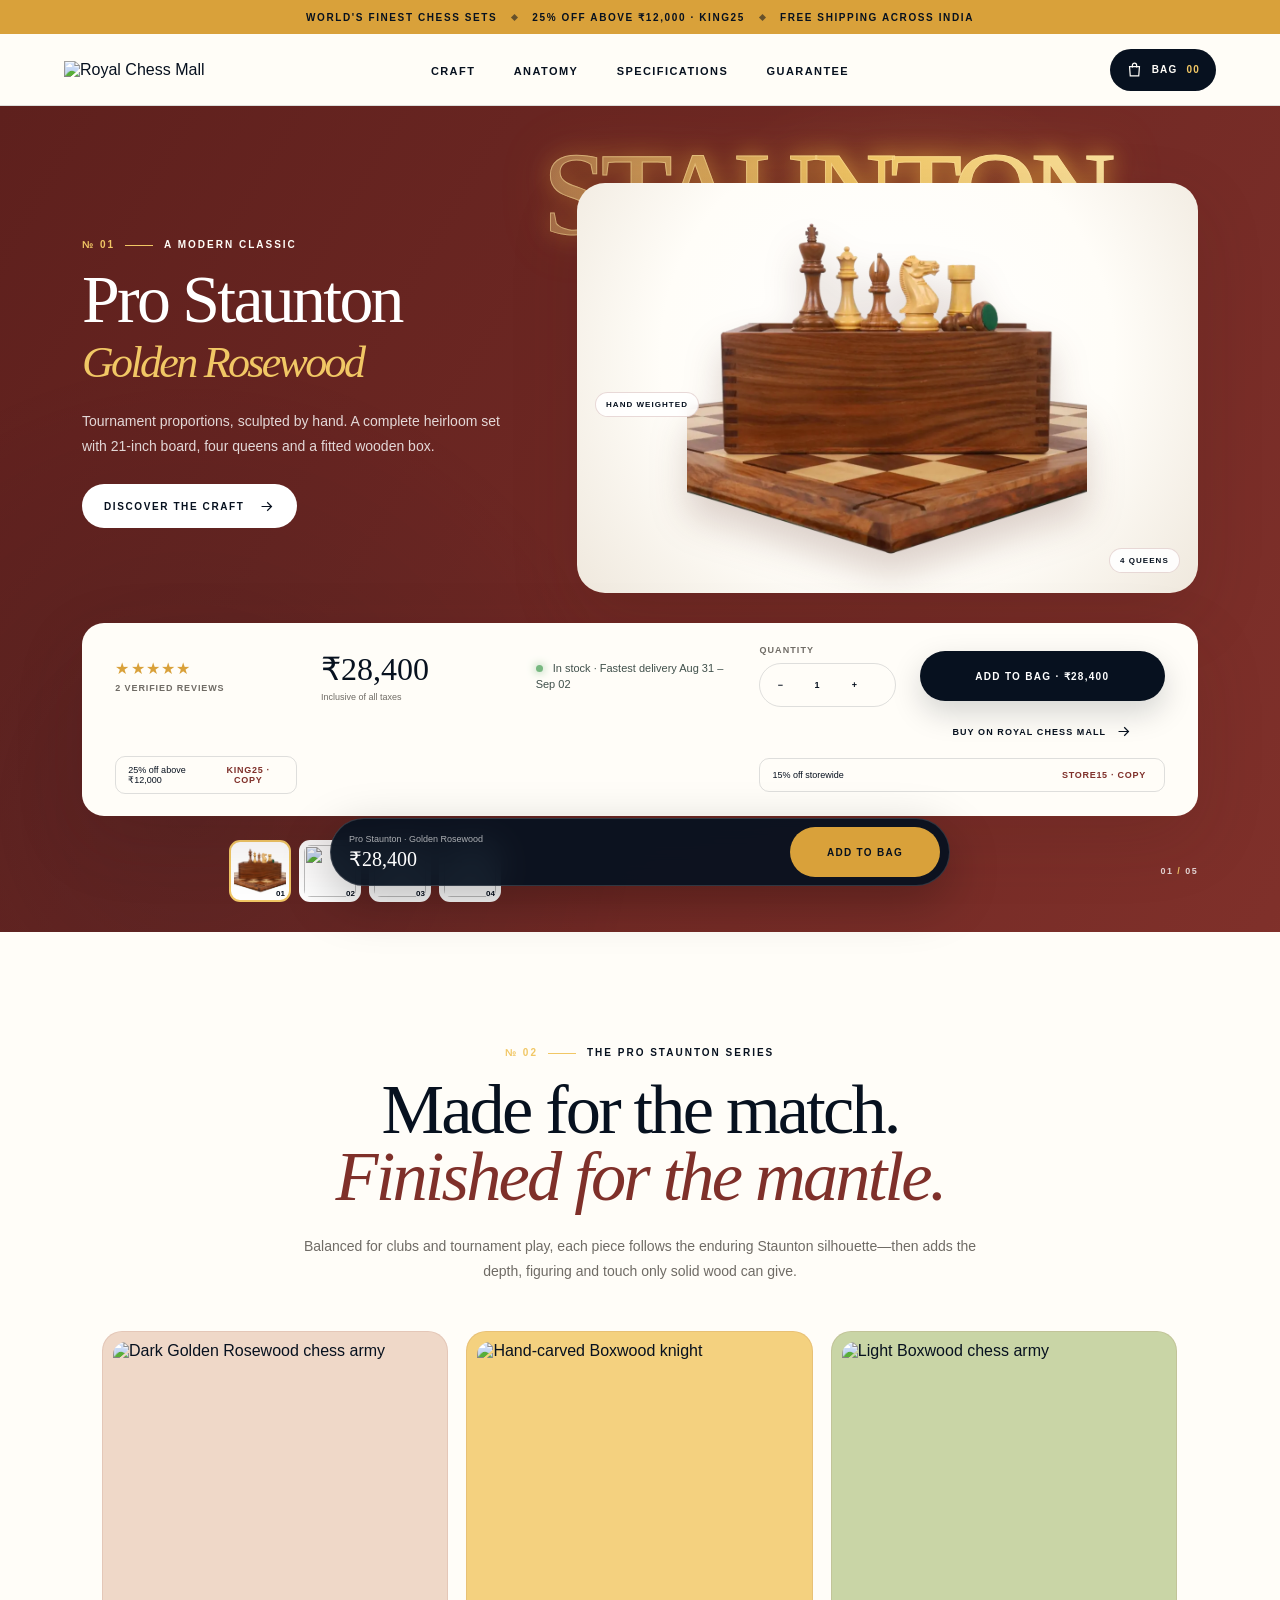
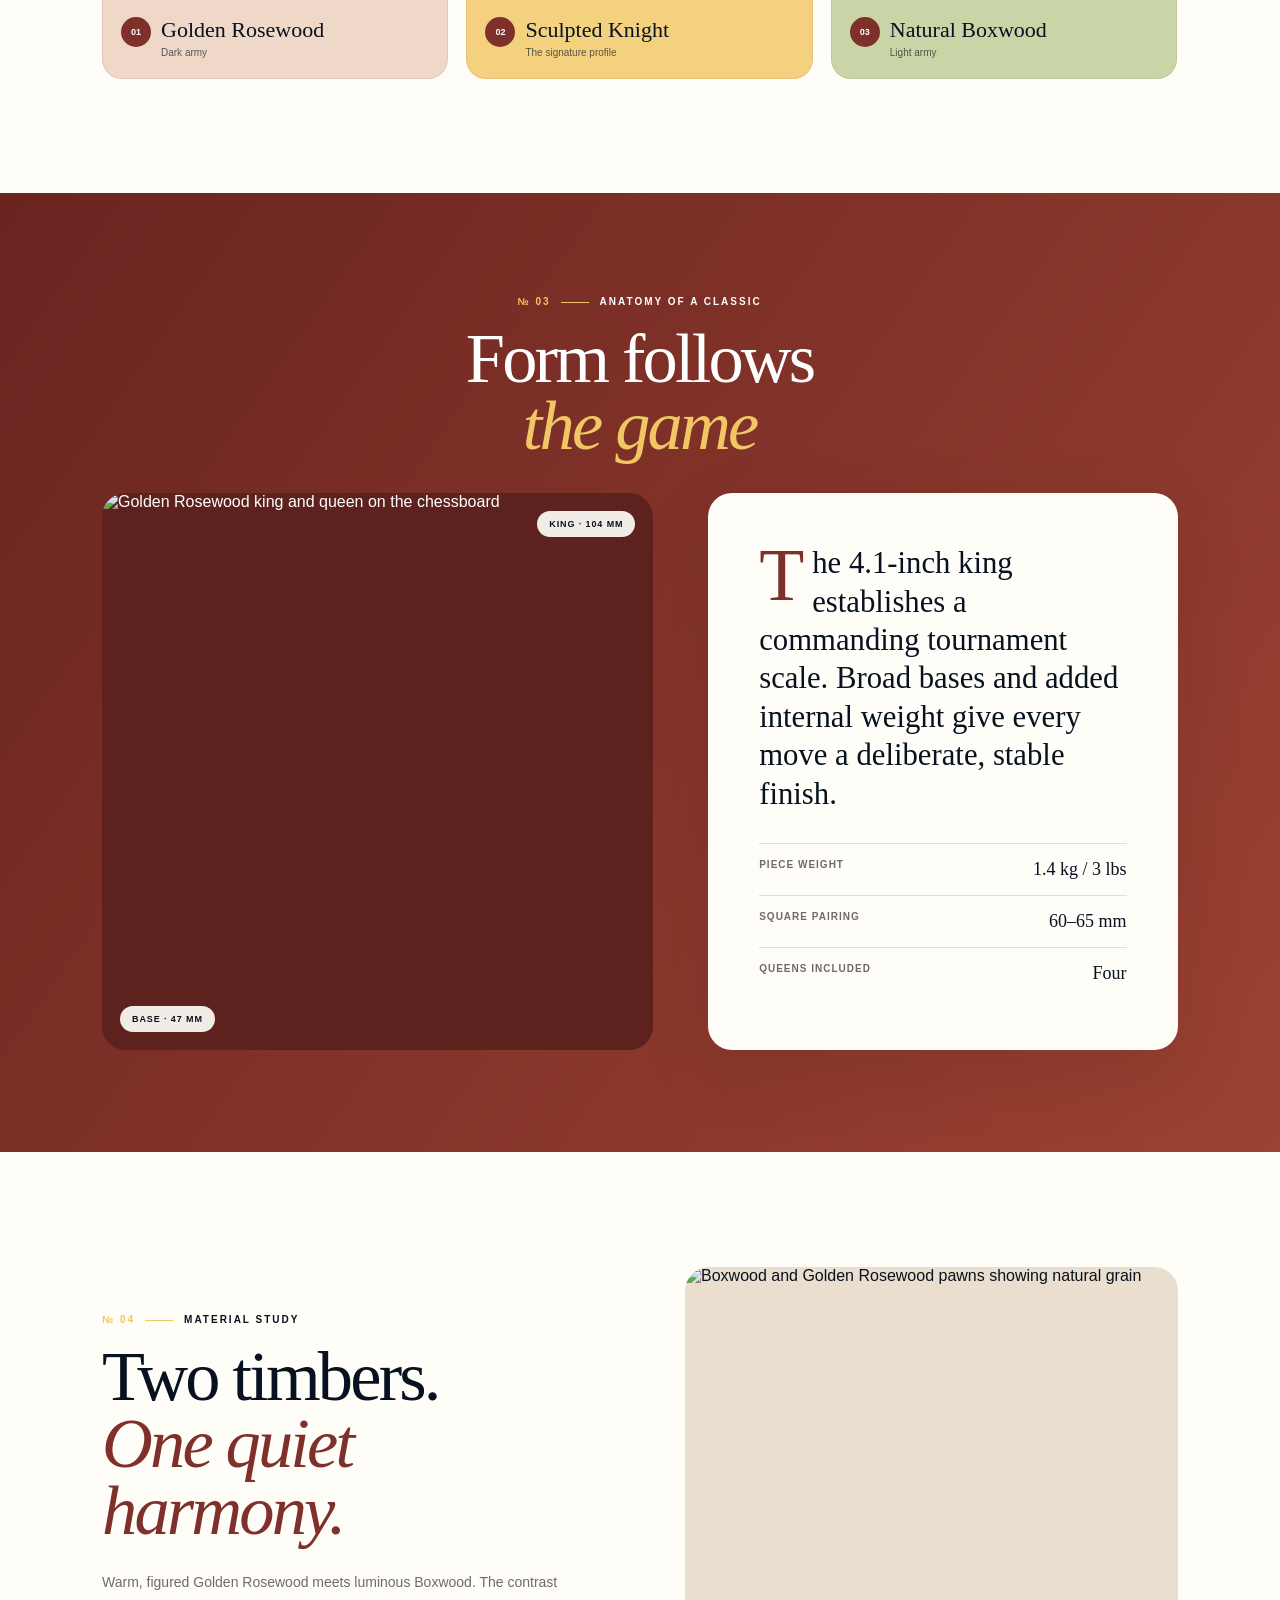
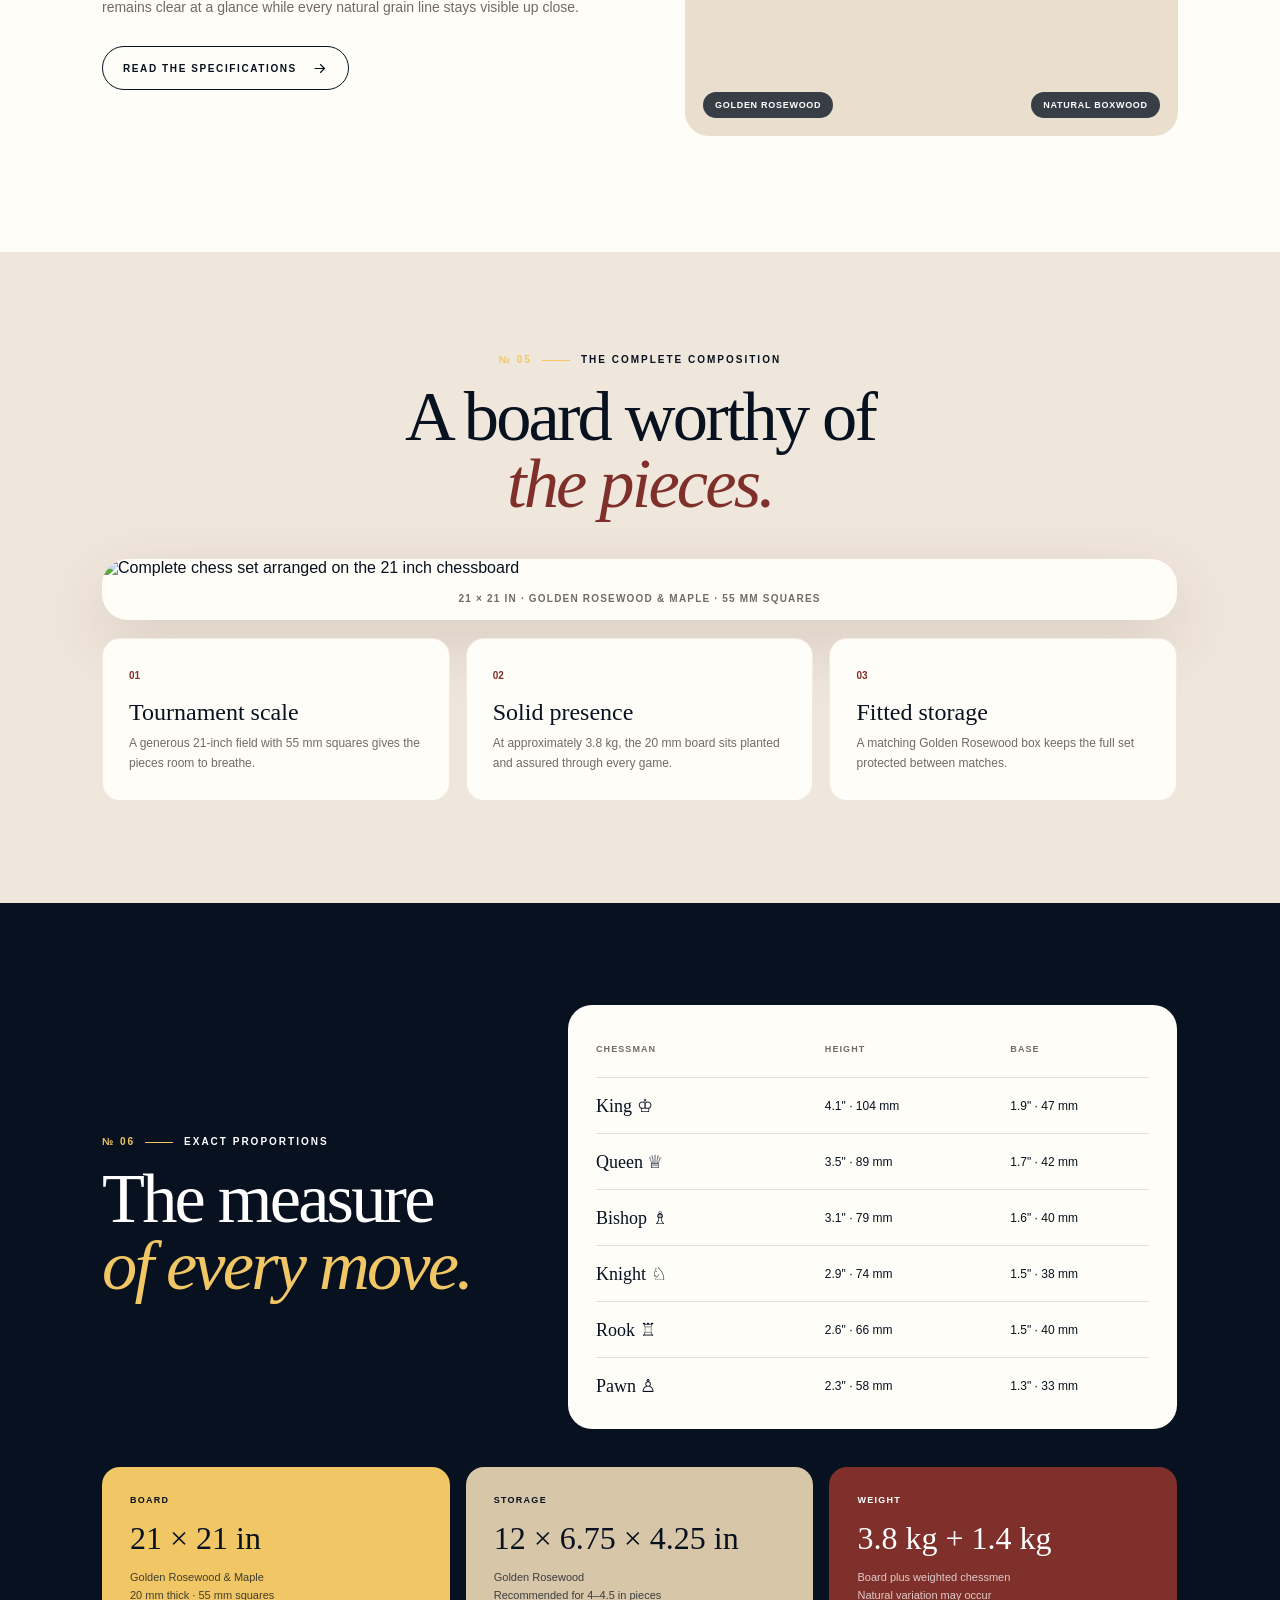
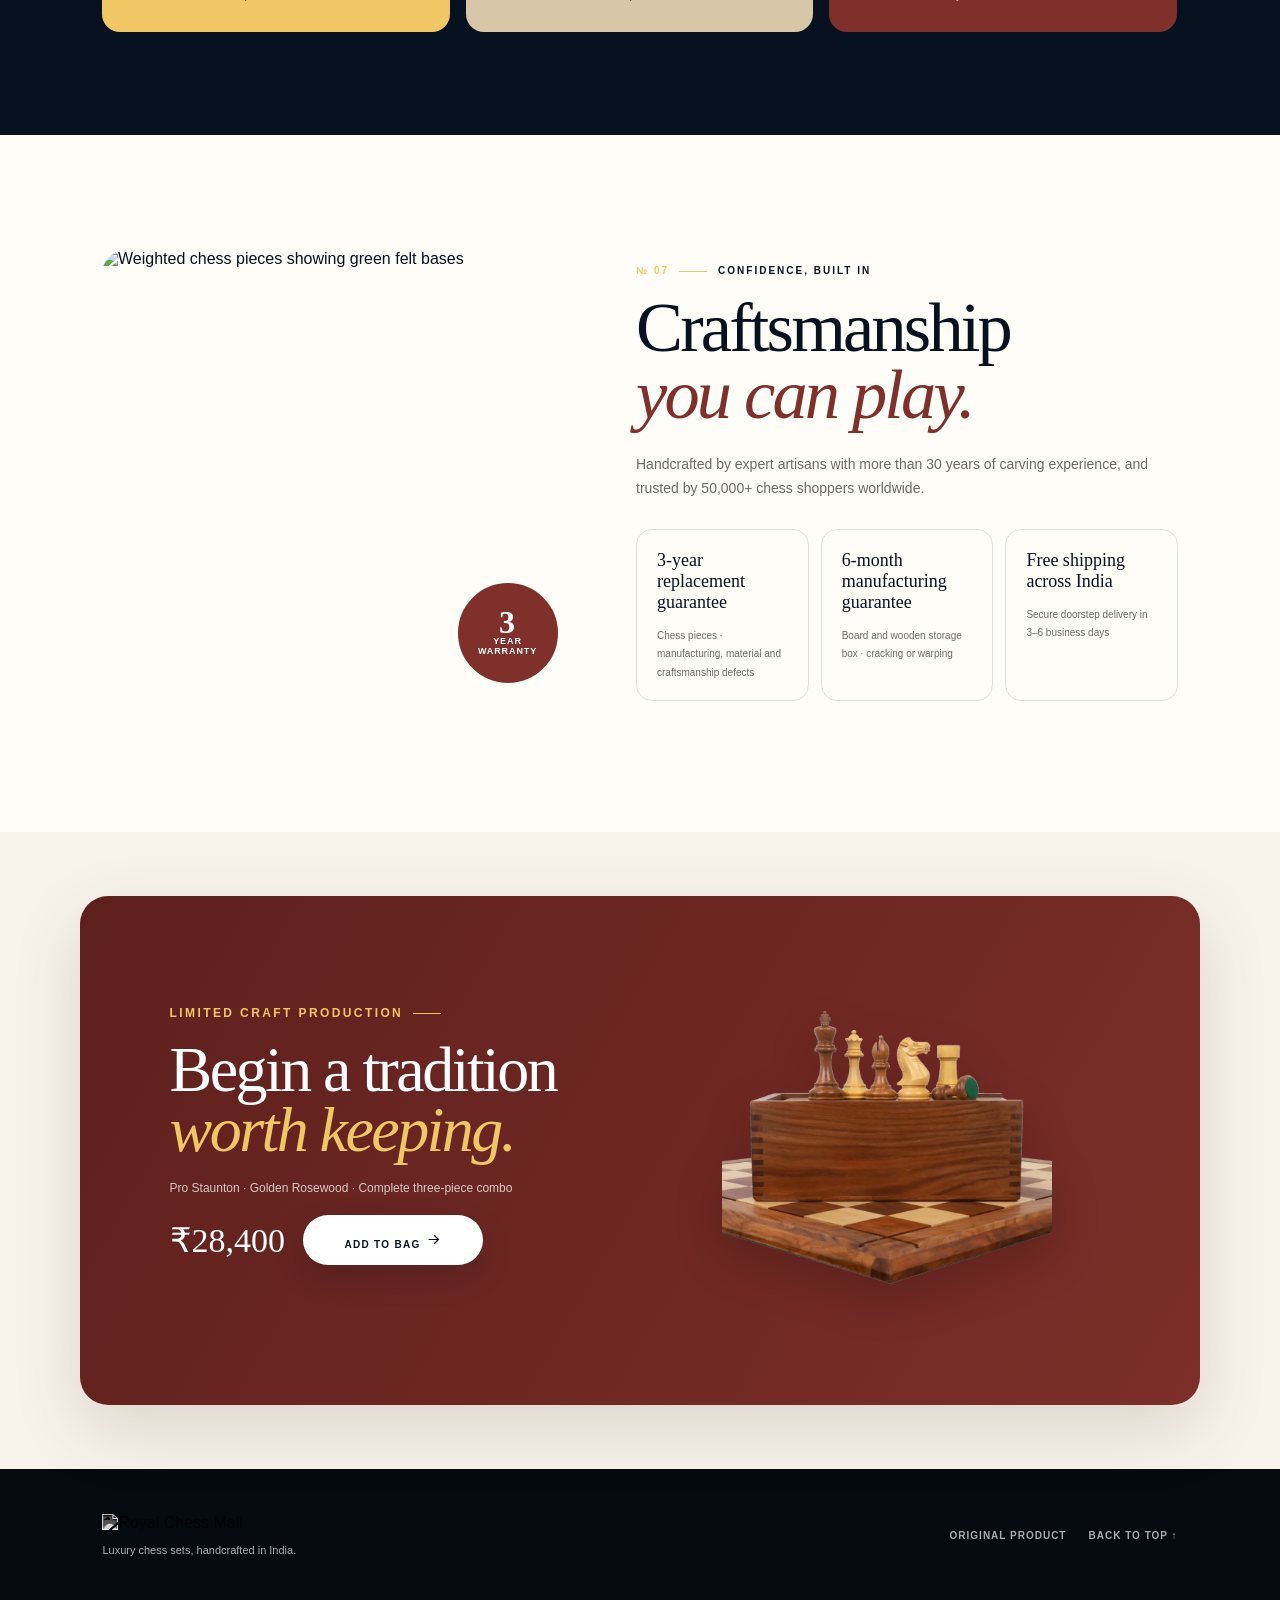
==== commit 163408b8: "Keep approved hero asset in product gallery" ====
--- a/royal-chess-pro-staunton/index.html
+++ b/royal-chess-pro-staunton/index.html
@@ -9,5 +9,5 @@
   <link rel="icon" href="https://royalchessmall.in/cdn/shop/files/RCM_CM_Black_300x_without_Tagline_x320.png?v=1754475216" />
   <link rel="stylesheet" href="./style.css?v=royal-product-redesign-5" />
 </head>
-<body><link rel="preload" as="image" href="https://royalchessmall.in/cdn/shop/files/RCM_CM_Black_300x_without_Tagline_x320.png?v=1754475216"/><link rel="preload" as="image" href="https://royalchessmall.in/cdn/shop/files/000_bcf6da76-f0d4-4659-bb63-c9f77da764b0_1800x1800.jpg?v=1757314613"/><link rel="preload" as="image" href="https://royalchessmall.in/cdn/shop/files/0_8064b6ba-6b70-450d-adad-ada65e814c35_1800x1800.jpg?v=1757314613"/><link rel="preload" as="image" href="https://royalchessmall.in/cdn/shop/files/1_e6f4eb4f-ec65-4a94-89a3-6464d44bbf40_1800x1800.jpg?v=1757314613"/><link rel="preload" as="image" href="https://royalchessmall.in/cdn/shop/files/4_9b3078ef-4e6b-4e6c-8568-b50df0fa7dc6_1800x1800.jpg?v=1757314613"/><link rel="preload" as="image" href="https://royalchessmall.in/cdn/shop/files/3_0d47ffba-3173-4c47-99a9-da5671f08fd6_1800x1800.jpg?v=1757314613"/><link rel="preload" as="image" href="https://royalchessmall.in/cdn/shop/files/7_b3a7f1d5-9c52-4dd2-b94d-40ac098f8f34_1800x1800.jpg?v=1757314613"/><link rel="preload" as="image" href="https://royalchessmall.in/cdn/shop/files/6_7d2bd206-f90f-42a3-87f0-4cb2db5abb00_1800x1800.jpg?v=1757314613"/><link rel="preload" as="image" href="https://royalchessmall.in/cdn/shop/files/20_6a907814-16fc-4e29-bf4b-9749544eee07_1800x1800.jpg?v=1757314613"/><main><section aria-label="Notifications alt+T" tabindex="-1" aria-live="polite" aria-relevant="additions text" aria-atomic="false" data-react-aria-top-layer="true"></section><div class="offer-strip"><span>World&#x27;s finest chess sets</span><span class="offer-diamond"></span><strong>25% off above ₹12,000 · KING25</strong><span class="offer-diamond"></span><span>Free shipping across India</span></div><header class="site-header"><button class="icon-button mobile-menu" aria-label="Toggle menu"><svg viewBox="0 0 24 24" aria-hidden="true"><path d="M4 7h16M4 12h16M4 17h16"></path></svg></button><a href="https://royalchessmall.in/collections/best-sellers/products/4-1-pro-staunton-weighted-wooden-chess-pieces-with-21-board-wooden-storage-box-golden-rosewood" target="_blank" rel="noreferrer" class="brand" aria-label="Royal Chess Mall home"><img src="https://royalchessmall.in/cdn/shop/files/RCM_CM_Black_300x_without_Tagline_x320.png?v=1754475216" alt="Royal Chess Mall"/></a><nav class="site-nav" aria-label="Primary navigation"><a href="#craft">Craft</a><a href="#anatomy">Anatomy</a><a href="#specifications">Specifications</a><a href="#guarantee">Guarantee</a></nav><button class="bag-button" aria-label="Bag with 0 items"><svg viewBox="0 0 24 24" aria-hidden="true"><path d="M5 8h14l-1 13H6L5 8Z"></path><path d="M9 9V6a3 3 0 0 1 6 0v3"></path></svg><span>Bag</span><b>00</b></button></header><section class="hero editorial-frame" aria-labelledby="product-title"><div class="vertical-label">Pro Staunton · Series 4.1</div><div class="hero-word" aria-hidden="true">STAUNTON</div><div class="hero-left" data-reveal="true"><p class="eyebrow"><span>№ 01</span> A modern classic</p><h1 id="product-title">Pro Staunton<em>Golden Rosewood</em></h1><p class="hero-intro">Tournament proportions, sculpted by hand. A complete heirloom set with 21-inch board, four queens and a fitted wooden box.</p><a class="text-link" href="#craft">Discover the craft <svg viewBox="0 0 24 24" aria-hidden="true"><path d="M5 12h13M13 6l6 6-6 6"></path></svg></a></div><div class="hero-stage" data-reveal="true"><div class="orbit orbit-one"></div><div class="orbit orbit-two"></div><img class="hero-product" src="./assets/product-hero.webp" alt="Complete Pro Staunton chess set, board and wooden storage box"/><div class="stage-disc"></div><div class="hero-marker marker-a">Hand weighted</div><div class="hero-marker marker-b">4 queens</div></div><aside class="buy-panel" data-reveal="true"><div class="rating-row"><span>★★★★★</span><a href="#guarantee">2 verified reviews</a></div><p class="product-kicker">Pieces · Board · Storage</p><div class="price-row"><strong>₹28,400</strong><span>Inclusive of all taxes</span></div><p class="delivery-note"><i></i> In stock · Fastest delivery Aug 31 – Sep 02</p><div class="quantity-row"><span>Quantity</span><div class="stepper" aria-label="Quantity selector"><button aria-label="Decrease quantity">−</button><output aria-live="polite">1</output><button aria-label="Increase quantity">+</button></div></div><button data-slot="button" data-variant="default" data-size="default" class="inline-flex shrink-0 items-center justify-center gap-2 rounded-md text-sm font-medium whitespace-nowrap transition-all outline-none focus-visible:border-ring focus-visible:ring-[3px] focus-visible:ring-ring/50 disabled:pointer-events-none disabled:opacity-50 aria-invalid:border-destructive aria-invalid:ring-destructive/20 dark:aria-invalid:ring-destructive/40 [&amp;_svg]:pointer-events-none [&amp;_svg]:shrink-0 [&amp;_svg:not([class*=&#x27;size-&#x27;])]:size-4 bg-primary text-primary-foreground hover:bg-primary/90 h-9 px-4 py-2 has-[&gt;svg]:px-3 add-button">Add to bag · ₹28,400</button><a class="buy-now" href="https://royalchessmall.in/collections/best-sellers/products/4-1-pro-staunton-weighted-wooden-chess-pieces-with-21-board-wooden-storage-box-golden-rosewood" target="_blank" rel="noreferrer">Buy on Royal Chess Mall <svg viewBox="0 0 24 24" aria-hidden="true"><path d="M5 12h13M13 6l6 6-6 6"></path></svg></a><div class="offer-card"><span>25% off above ₹12,000</span><button>KING25 · Copy</button></div><div class="offer-card muted"><span>15% off storewide</span><button>STORE15 · Copy</button></div></aside><div class="gallery-rail" data-reveal="true"><button class="gallery-thumb active" aria-label="View image 1" aria-pressed="true"><img src="https://royalchessmall.in/cdn/shop/files/000_bcf6da76-f0d4-4659-bb63-c9f77da764b0_1800x1800.jpg?v=1757314613" alt=""/><span>01</span></button><button class="gallery-thumb" aria-label="View image 2" aria-pressed="false"><img src="https://royalchessmall.in/cdn/shop/files/0_8064b6ba-6b70-450d-adad-ada65e814c35_1800x1800.jpg?v=1757314613" alt=""/><span>02</span></button><button class="gallery-thumb" aria-label="View image 3" aria-pressed="false"><img src="https://royalchessmall.in/cdn/shop/files/1_e6f4eb4f-ec65-4a94-89a3-6464d44bbf40_1800x1800.jpg?v=1757314613" alt=""/><span>03</span></button><button class="gallery-thumb" aria-label="View image 4" aria-pressed="false"><img src="https://royalchessmall.in/cdn/shop/files/4_9b3078ef-4e6b-4e6c-8568-b50df0fa7dc6_1800x1800.jpg?v=1757314613" alt=""/><span>04</span></button></div><div class="hero-index">01 <span>/</span> 05</div></section><section class="statement-section editorial-frame" id="craft"><div class="vertical-label">The Art of Play</div><p class="eyebrow centered" data-reveal="true"><span>№ 02</span> The Pro Staunton Series</p><h2 data-reveal="true">Made for the match.<br/><em>Finished for the mantle.</em></h2><p class="statement-copy" data-reveal="true">Balanced for clubs and tournament play, each piece follows the enduring Staunton silhouette—then adds the depth, figuring and touch only solid wood can give.</p><div class="piece-triptych" data-reveal="true"><figure><img src="https://royalchessmall.in/cdn/shop/files/0_8064b6ba-6b70-450d-adad-ada65e814c35_1800x1800.jpg?v=1757314613" alt="Dark Golden Rosewood chess army"/><figcaption><b>01</b><span>Golden Rosewood</span><small>Dark army</small></figcaption></figure><figure class="featured"><img src="https://royalchessmall.in/cdn/shop/files/3_0d47ffba-3173-4c47-99a9-da5671f08fd6_1800x1800.jpg?v=1757314613" alt="Hand-carved Boxwood knight"/><figcaption><b>02</b><span>Sculpted Knight</span><small>The signature profile</small></figcaption></figure><figure><img src="https://royalchessmall.in/cdn/shop/files/1_e6f4eb4f-ec65-4a94-89a3-6464d44bbf40_1800x1800.jpg?v=1757314613" alt="Light Boxwood chess army"/><figcaption><b>03</b><span>Natural Boxwood</span><small>Light army</small></figcaption></figure></div></section><section class="anatomy-section editorial-frame" id="anatomy"><div class="vertical-label">Proportions · Balance</div><div class="section-title" data-reveal="true"><p class="eyebrow"><span>№ 03</span> Anatomy of a classic</p><h2>Form follows <em>the game</em></h2></div><div class="anatomy-visual" data-reveal="true"><img src="https://royalchessmall.in/cdn/shop/files/7_b3a7f1d5-9c52-4dd2-b94d-40ac098f8f34_1800x1800.jpg?v=1757314613" alt="Golden Rosewood king and queen on the chessboard"/><span class="measure measure-top">King · 104 mm</span><span class="measure measure-side">Base · 47 mm</span></div><div class="anatomy-copy" data-reveal="true"><p class="drop-cap">The 4.1-inch king establishes a commanding tournament scale. Broad bases and added internal weight give every move a deliberate, stable finish.</p><dl><div><dt>Piece weight</dt><dd>1.4 kg / 3 lbs</dd></div><div><dt>Square pairing</dt><dd>60–65 mm</dd></div><div><dt>Queens included</dt><dd>Four</dd></div></dl></div></section><section class="material-section editorial-frame"><div class="vertical-label">Material Study · 04</div><div class="material-image" data-reveal="true"><img src="https://royalchessmall.in/cdn/shop/files/6_7d2bd206-f90f-42a3-87f0-4cb2db5abb00_1800x1800.jpg?v=1757314613" alt="Boxwood and Golden Rosewood pawns showing natural grain"/><span>Golden Rosewood</span><span>Natural Boxwood</span></div><div class="material-copy" data-reveal="true"><p class="eyebrow"><span>№ 04</span> Material study</p><h2>Two timbers.<br/><em>One quiet harmony.</em></h2><p>Warm, figured Golden Rosewood meets luminous Boxwood. The contrast remains clear at a glance while every natural grain line stays visible up close.</p><a href="#specifications" class="outline-link">Read the specifications <svg viewBox="0 0 24 24" aria-hidden="true"><path d="M5 12h13M13 6l6 6-6 6"></path></svg></a></div></section><section class="board-section editorial-frame"><div class="vertical-label">Board · Storage · Play</div><div class="board-heading" data-reveal="true"><p class="eyebrow"><span>№ 05</span> The complete composition</p><h2>A board worthy of <em>the pieces.</em></h2></div><figure class="board-visual" data-reveal="true"><img src="https://royalchessmall.in/cdn/shop/files/4_9b3078ef-4e6b-4e6c-8568-b50df0fa7dc6_1800x1800.jpg?v=1757314613" alt="Complete chess set arranged on the 21 inch chessboard"/><figcaption>21 × 21 in · Golden Rosewood &amp; Maple · 55 mm squares</figcaption></figure><div class="board-notes" data-reveal="true"><article><b>01</b><h3>Tournament scale</h3><p>A generous 21-inch field with 55 mm squares gives the pieces room to breathe.</p></article><article><b>02</b><h3>Solid presence</h3><p>At approximately 3.8 kg, the 20 mm board sits planted and assured through every game.</p></article><article><b>03</b><h3>Fitted storage</h3><p>A matching Golden Rosewood box keeps the full set protected between matches.</p></article></div></section><section class="spec-section editorial-frame" id="specifications"><div class="vertical-label">Technical Register</div><div class="section-title" data-reveal="true"><p class="eyebrow"><span>№ 06</span> Exact proportions</p><h2>The measure<br/><em>of every move.</em></h2></div><div class="dimension-table" data-reveal="true"><div class="table-row table-head"><span>Chessman</span><span>Height</span><span>Base</span></div><div class="table-row"><strong>King ♔</strong><span>4.1&quot; · 104 mm</span><span>1.9&quot; · 47 mm</span></div><div class="table-row"><strong>Queen ♕</strong><span>3.5&quot; · 89 mm</span><span>1.7&quot; · 42 mm</span></div><div class="table-row"><strong>Bishop ♗</strong><span>3.1&quot; · 79 mm</span><span>1.6&quot; · 40 mm</span></div><div class="table-row"><strong>Knight ♘</strong><span>2.9&quot; · 74 mm</span><span>1.5&quot; · 38 mm</span></div><div class="table-row"><strong>Rook ♖</strong><span>2.6&quot; · 66 mm</span><span>1.5&quot; · 40 mm</span></div><div class="table-row"><strong>Pawn ♙</strong><span>2.3&quot; · 58 mm</span><span>1.3&quot; · 33 mm</span></div></div><div class="spec-cards" data-reveal="true"><article><span>Board</span><strong>21 × 21 in</strong><p>Golden Rosewood &amp; Maple<br/>20 mm thick · 55 mm squares</p></article><article><span>Storage</span><strong>12 × 6.75 × 4.25 in</strong><p>Golden Rosewood<br/>Recommended for 4–4.5 in pieces</p></article><article><span>Weight</span><strong>3.8 kg + 1.4 kg</strong><p>Board plus weighted chessmen<br/>Natural variation may occur</p></article></div></section><section class="guarantee-section editorial-frame" id="guarantee"><div class="vertical-label">Royal Chess Mall · Since 2018</div><div class="guarantee-visual" data-reveal="true"><img src="https://royalchessmall.in/cdn/shop/files/20_6a907814-16fc-4e29-bf4b-9749544eee07_1800x1800.jpg?v=1757314613" alt="Weighted chess pieces showing green felt bases"/><div class="guarantee-seal"><span>3</span> year<br/>warranty</div></div><div class="guarantee-copy" data-reveal="true"><p class="eyebrow"><span>№ 07</span> Confidence, built in</p><h2>Craftsmanship<br/><em>you can play.</em></h2><p>Handcrafted by expert artisans with more than 30 years of carving experience, and trusted by 50,000+ chess shoppers worldwide.</p><ul><li><b>3-year replacement guarantee</b><span>Chess pieces · manufacturing, material and craftsmanship defects</span></li><li><b>6-month manufacturing guarantee</b><span>Board and wooden storage box · cracking or warping</span></li><li><b>Free shipping across India</b><span>Secure doorstep delivery in 3–6 business days</span></li></ul></div></section><section class="final-cta editorial-frame" data-reveal="true"><div class="vertical-label">Your Move · 08</div><p class="eyebrow centered"><span>Limited craft production</span></p><h2>Begin a tradition<br/><em>worth keeping.</em></h2><p>Pro Staunton · Golden Rosewood · Complete three-piece combo</p><div class="final-buy-row"><strong>₹28,400</strong><button data-slot="button" data-variant="default" data-size="default" class="inline-flex shrink-0 items-center justify-center gap-2 rounded-md text-sm font-medium whitespace-nowrap transition-all outline-none focus-visible:border-ring focus-visible:ring-[3px] focus-visible:ring-ring/50 disabled:pointer-events-none disabled:opacity-50 aria-invalid:border-destructive aria-invalid:ring-destructive/20 dark:aria-invalid:ring-destructive/40 [&amp;_svg]:pointer-events-none [&amp;_svg]:shrink-0 [&amp;_svg:not([class*=&#x27;size-&#x27;])]:size-4 bg-primary text-primary-foreground hover:bg-primary/90 h-9 px-4 py-2 has-[&gt;svg]:px-3 add-button light">Add to bag <svg viewBox="0 0 24 24" aria-hidden="true"><path d="M5 12h13M13 6l6 6-6 6"></path></svg></button></div><img src="https://royalchessmall.in/cdn/shop/files/000_bcf6da76-f0d4-4659-bb63-c9f77da764b0_1800x1800.jpg?v=1757314613" alt="Complete Golden Rosewood Pro Staunton chess set"/></section><footer><img src="https://royalchessmall.in/cdn/shop/files/RCM_CM_Black_300x_without_Tagline_x320.png?v=1754475216" alt="Royal Chess Mall"/><p>Luxury chess sets, handcrafted in India.</p><div><a href="https://royalchessmall.in/collections/best-sellers/products/4-1-pro-staunton-weighted-wooden-chess-pieces-with-21-board-wooden-storage-box-golden-rosewood" target="_blank" rel="noreferrer">Original product</a><a href="#product-title">Back to top ↑</a></div></footer><div class="sticky-buy" aria-label="Sticky purchase bar"><div><small>Pro Staunton · Golden Rosewood</small><strong>₹28,400</strong></div><button data-slot="button" data-variant="default" data-size="default" class="inline-flex shrink-0 items-center justify-center gap-2 rounded-md text-sm font-medium whitespace-nowrap transition-all outline-none focus-visible:border-ring focus-visible:ring-[3px] focus-visible:ring-ring/50 disabled:pointer-events-none disabled:opacity-50 aria-invalid:border-destructive aria-invalid:ring-destructive/20 dark:aria-invalid:ring-destructive/40 [&amp;_svg]:pointer-events-none [&amp;_svg]:shrink-0 [&amp;_svg:not([class*=&#x27;size-&#x27;])]:size-4 bg-primary text-primary-foreground hover:bg-primary/90 h-9 px-4 py-2 has-[&gt;svg]:px-3 add-button">Add to bag</button></div></main><script src="./app.js"></script></body>
+<body><link rel="preload" as="image" href="https://royalchessmall.in/cdn/shop/files/RCM_CM_Black_300x_without_Tagline_x320.png?v=1754475216"/><link rel="preload" as="image" href="https://royalchessmall.in/cdn/shop/files/000_bcf6da76-f0d4-4659-bb63-c9f77da764b0_1800x1800.jpg?v=1757314613"/><link rel="preload" as="image" href="https://royalchessmall.in/cdn/shop/files/0_8064b6ba-6b70-450d-adad-ada65e814c35_1800x1800.jpg?v=1757314613"/><link rel="preload" as="image" href="https://royalchessmall.in/cdn/shop/files/1_e6f4eb4f-ec65-4a94-89a3-6464d44bbf40_1800x1800.jpg?v=1757314613"/><link rel="preload" as="image" href="https://royalchessmall.in/cdn/shop/files/4_9b3078ef-4e6b-4e6c-8568-b50df0fa7dc6_1800x1800.jpg?v=1757314613"/><link rel="preload" as="image" href="https://royalchessmall.in/cdn/shop/files/3_0d47ffba-3173-4c47-99a9-da5671f08fd6_1800x1800.jpg?v=1757314613"/><link rel="preload" as="image" href="https://royalchessmall.in/cdn/shop/files/7_b3a7f1d5-9c52-4dd2-b94d-40ac098f8f34_1800x1800.jpg?v=1757314613"/><link rel="preload" as="image" href="https://royalchessmall.in/cdn/shop/files/6_7d2bd206-f90f-42a3-87f0-4cb2db5abb00_1800x1800.jpg?v=1757314613"/><link rel="preload" as="image" href="https://royalchessmall.in/cdn/shop/files/20_6a907814-16fc-4e29-bf4b-9749544eee07_1800x1800.jpg?v=1757314613"/><main><section aria-label="Notifications alt+T" tabindex="-1" aria-live="polite" aria-relevant="additions text" aria-atomic="false" data-react-aria-top-layer="true"></section><div class="offer-strip"><span>World&#x27;s finest chess sets</span><span class="offer-diamond"></span><strong>25% off above ₹12,000 · KING25</strong><span class="offer-diamond"></span><span>Free shipping across India</span></div><header class="site-header"><button class="icon-button mobile-menu" aria-label="Toggle menu"><svg viewBox="0 0 24 24" aria-hidden="true"><path d="M4 7h16M4 12h16M4 17h16"></path></svg></button><a href="https://royalchessmall.in/collections/best-sellers/products/4-1-pro-staunton-weighted-wooden-chess-pieces-with-21-board-wooden-storage-box-golden-rosewood" target="_blank" rel="noreferrer" class="brand" aria-label="Royal Chess Mall home"><img src="https://royalchessmall.in/cdn/shop/files/RCM_CM_Black_300x_without_Tagline_x320.png?v=1754475216" alt="Royal Chess Mall"/></a><nav class="site-nav" aria-label="Primary navigation"><a href="#craft">Craft</a><a href="#anatomy">Anatomy</a><a href="#specifications">Specifications</a><a href="#guarantee">Guarantee</a></nav><button class="bag-button" aria-label="Bag with 0 items"><svg viewBox="0 0 24 24" aria-hidden="true"><path d="M5 8h14l-1 13H6L5 8Z"></path><path d="M9 9V6a3 3 0 0 1 6 0v3"></path></svg><span>Bag</span><b>00</b></button></header><section class="hero editorial-frame" aria-labelledby="product-title"><div class="vertical-label">Pro Staunton · Series 4.1</div><div class="hero-word" aria-hidden="true">STAUNTON</div><div class="hero-left" data-reveal="true"><p class="eyebrow"><span>№ 01</span> A modern classic</p><h1 id="product-title">Pro Staunton<em>Golden Rosewood</em></h1><p class="hero-intro">Tournament proportions, sculpted by hand. A complete heirloom set with 21-inch board, four queens and a fitted wooden box.</p><a class="text-link" href="#craft">Discover the craft <svg viewBox="0 0 24 24" aria-hidden="true"><path d="M5 12h13M13 6l6 6-6 6"></path></svg></a></div><div class="hero-stage" data-reveal="true"><div class="orbit orbit-one"></div><div class="orbit orbit-two"></div><img class="hero-product" src="./assets/product-hero.webp" alt="Complete Pro Staunton chess set, board and wooden storage box"/><div class="stage-disc"></div><div class="hero-marker marker-a">Hand weighted</div><div class="hero-marker marker-b">4 queens</div></div><aside class="buy-panel" data-reveal="true"><div class="rating-row"><span>★★★★★</span><a href="#guarantee">2 verified reviews</a></div><p class="product-kicker">Pieces · Board · Storage</p><div class="price-row"><strong>₹28,400</strong><span>Inclusive of all taxes</span></div><p class="delivery-note"><i></i> In stock · Fastest delivery Aug 31 – Sep 02</p><div class="quantity-row"><span>Quantity</span><div class="stepper" aria-label="Quantity selector"><button aria-label="Decrease quantity">−</button><output aria-live="polite">1</output><button aria-label="Increase quantity">+</button></div></div><button data-slot="button" data-variant="default" data-size="default" class="inline-flex shrink-0 items-center justify-center gap-2 rounded-md text-sm font-medium whitespace-nowrap transition-all outline-none focus-visible:border-ring focus-visible:ring-[3px] focus-visible:ring-ring/50 disabled:pointer-events-none disabled:opacity-50 aria-invalid:border-destructive aria-invalid:ring-destructive/20 dark:aria-invalid:ring-destructive/40 [&amp;_svg]:pointer-events-none [&amp;_svg]:shrink-0 [&amp;_svg:not([class*=&#x27;size-&#x27;])]:size-4 bg-primary text-primary-foreground hover:bg-primary/90 h-9 px-4 py-2 has-[&gt;svg]:px-3 add-button">Add to bag · ₹28,400</button><a class="buy-now" href="https://royalchessmall.in/collections/best-sellers/products/4-1-pro-staunton-weighted-wooden-chess-pieces-with-21-board-wooden-storage-box-golden-rosewood" target="_blank" rel="noreferrer">Buy on Royal Chess Mall <svg viewBox="0 0 24 24" aria-hidden="true"><path d="M5 12h13M13 6l6 6-6 6"></path></svg></a><div class="offer-card"><span>25% off above ₹12,000</span><button>KING25 · Copy</button></div><div class="offer-card muted"><span>15% off storewide</span><button>STORE15 · Copy</button></div></aside><div class="gallery-rail" data-reveal="true"><button class="gallery-thumb active" aria-label="View image 1" aria-pressed="true"><img src="./assets/product-hero.webp" alt=""/><span>01</span></button><button class="gallery-thumb" aria-label="View image 2" aria-pressed="false"><img src="https://royalchessmall.in/cdn/shop/files/0_8064b6ba-6b70-450d-adad-ada65e814c35_1800x1800.jpg?v=1757314613" alt=""/><span>02</span></button><button class="gallery-thumb" aria-label="View image 3" aria-pressed="false"><img src="https://royalchessmall.in/cdn/shop/files/1_e6f4eb4f-ec65-4a94-89a3-6464d44bbf40_1800x1800.jpg?v=1757314613" alt=""/><span>03</span></button><button class="gallery-thumb" aria-label="View image 4" aria-pressed="false"><img src="https://royalchessmall.in/cdn/shop/files/4_9b3078ef-4e6b-4e6c-8568-b50df0fa7dc6_1800x1800.jpg?v=1757314613" alt=""/><span>04</span></button></div><div class="hero-index">01 <span>/</span> 05</div></section><section class="statement-section editorial-frame" id="craft"><div class="vertical-label">The Art of Play</div><p class="eyebrow centered" data-reveal="true"><span>№ 02</span> The Pro Staunton Series</p><h2 data-reveal="true">Made for the match.<br/><em>Finished for the mantle.</em></h2><p class="statement-copy" data-reveal="true">Balanced for clubs and tournament play, each piece follows the enduring Staunton silhouette—then adds the depth, figuring and touch only solid wood can give.</p><div class="piece-triptych" data-reveal="true"><figure><img src="https://royalchessmall.in/cdn/shop/files/0_8064b6ba-6b70-450d-adad-ada65e814c35_1800x1800.jpg?v=1757314613" alt="Dark Golden Rosewood chess army"/><figcaption><b>01</b><span>Golden Rosewood</span><small>Dark army</small></figcaption></figure><figure class="featured"><img src="https://royalchessmall.in/cdn/shop/files/3_0d47ffba-3173-4c47-99a9-da5671f08fd6_1800x1800.jpg?v=1757314613" alt="Hand-carved Boxwood knight"/><figcaption><b>02</b><span>Sculpted Knight</span><small>The signature profile</small></figcaption></figure><figure><img src="https://royalchessmall.in/cdn/shop/files/1_e6f4eb4f-ec65-4a94-89a3-6464d44bbf40_1800x1800.jpg?v=1757314613" alt="Light Boxwood chess army"/><figcaption><b>03</b><span>Natural Boxwood</span><small>Light army</small></figcaption></figure></div></section><section class="anatomy-section editorial-frame" id="anatomy"><div class="vertical-label">Proportions · Balance</div><div class="section-title" data-reveal="true"><p class="eyebrow"><span>№ 03</span> Anatomy of a classic</p><h2>Form follows <em>the game</em></h2></div><div class="anatomy-visual" data-reveal="true"><img src="https://royalchessmall.in/cdn/shop/files/7_b3a7f1d5-9c52-4dd2-b94d-40ac098f8f34_1800x1800.jpg?v=1757314613" alt="Golden Rosewood king and queen on the chessboard"/><span class="measure measure-top">King · 104 mm</span><span class="measure measure-side">Base · 47 mm</span></div><div class="anatomy-copy" data-reveal="true"><p class="drop-cap">The 4.1-inch king establishes a commanding tournament scale. Broad bases and added internal weight give every move a deliberate, stable finish.</p><dl><div><dt>Piece weight</dt><dd>1.4 kg / 3 lbs</dd></div><div><dt>Square pairing</dt><dd>60–65 mm</dd></div><div><dt>Queens included</dt><dd>Four</dd></div></dl></div></section><section class="material-section editorial-frame"><div class="vertical-label">Material Study · 04</div><div class="material-image" data-reveal="true"><img src="https://royalchessmall.in/cdn/shop/files/6_7d2bd206-f90f-42a3-87f0-4cb2db5abb00_1800x1800.jpg?v=1757314613" alt="Boxwood and Golden Rosewood pawns showing natural grain"/><span>Golden Rosewood</span><span>Natural Boxwood</span></div><div class="material-copy" data-reveal="true"><p class="eyebrow"><span>№ 04</span> Material study</p><h2>Two timbers.<br/><em>One quiet harmony.</em></h2><p>Warm, figured Golden Rosewood meets luminous Boxwood. The contrast remains clear at a glance while every natural grain line stays visible up close.</p><a href="#specifications" class="outline-link">Read the specifications <svg viewBox="0 0 24 24" aria-hidden="true"><path d="M5 12h13M13 6l6 6-6 6"></path></svg></a></div></section><section class="board-section editorial-frame"><div class="vertical-label">Board · Storage · Play</div><div class="board-heading" data-reveal="true"><p class="eyebrow"><span>№ 05</span> The complete composition</p><h2>A board worthy of <em>the pieces.</em></h2></div><figure class="board-visual" data-reveal="true"><img src="https://royalchessmall.in/cdn/shop/files/4_9b3078ef-4e6b-4e6c-8568-b50df0fa7dc6_1800x1800.jpg?v=1757314613" alt="Complete chess set arranged on the 21 inch chessboard"/><figcaption>21 × 21 in · Golden Rosewood &amp; Maple · 55 mm squares</figcaption></figure><div class="board-notes" data-reveal="true"><article><b>01</b><h3>Tournament scale</h3><p>A generous 21-inch field with 55 mm squares gives the pieces room to breathe.</p></article><article><b>02</b><h3>Solid presence</h3><p>At approximately 3.8 kg, the 20 mm board sits planted and assured through every game.</p></article><article><b>03</b><h3>Fitted storage</h3><p>A matching Golden Rosewood box keeps the full set protected between matches.</p></article></div></section><section class="spec-section editorial-frame" id="specifications"><div class="vertical-label">Technical Register</div><div class="section-title" data-reveal="true"><p class="eyebrow"><span>№ 06</span> Exact proportions</p><h2>The measure<br/><em>of every move.</em></h2></div><div class="dimension-table" data-reveal="true"><div class="table-row table-head"><span>Chessman</span><span>Height</span><span>Base</span></div><div class="table-row"><strong>King ♔</strong><span>4.1&quot; · 104 mm</span><span>1.9&quot; · 47 mm</span></div><div class="table-row"><strong>Queen ♕</strong><span>3.5&quot; · 89 mm</span><span>1.7&quot; · 42 mm</span></div><div class="table-row"><strong>Bishop ♗</strong><span>3.1&quot; · 79 mm</span><span>1.6&quot; · 40 mm</span></div><div class="table-row"><strong>Knight ♘</strong><span>2.9&quot; · 74 mm</span><span>1.5&quot; · 38 mm</span></div><div class="table-row"><strong>Rook ♖</strong><span>2.6&quot; · 66 mm</span><span>1.5&quot; · 40 mm</span></div><div class="table-row"><strong>Pawn ♙</strong><span>2.3&quot; · 58 mm</span><span>1.3&quot; · 33 mm</span></div></div><div class="spec-cards" data-reveal="true"><article><span>Board</span><strong>21 × 21 in</strong><p>Golden Rosewood &amp; Maple<br/>20 mm thick · 55 mm squares</p></article><article><span>Storage</span><strong>12 × 6.75 × 4.25 in</strong><p>Golden Rosewood<br/>Recommended for 4–4.5 in pieces</p></article><article><span>Weight</span><strong>3.8 kg + 1.4 kg</strong><p>Board plus weighted chessmen<br/>Natural variation may occur</p></article></div></section><section class="guarantee-section editorial-frame" id="guarantee"><div class="vertical-label">Royal Chess Mall · Since 2018</div><div class="guarantee-visual" data-reveal="true"><img src="https://royalchessmall.in/cdn/shop/files/20_6a907814-16fc-4e29-bf4b-9749544eee07_1800x1800.jpg?v=1757314613" alt="Weighted chess pieces showing green felt bases"/><div class="guarantee-seal"><span>3</span> year<br/>warranty</div></div><div class="guarantee-copy" data-reveal="true"><p class="eyebrow"><span>№ 07</span> Confidence, built in</p><h2>Craftsmanship<br/><em>you can play.</em></h2><p>Handcrafted by expert artisans with more than 30 years of carving experience, and trusted by 50,000+ chess shoppers worldwide.</p><ul><li><b>3-year replacement guarantee</b><span>Chess pieces · manufacturing, material and craftsmanship defects</span></li><li><b>6-month manufacturing guarantee</b><span>Board and wooden storage box · cracking or warping</span></li><li><b>Free shipping across India</b><span>Secure doorstep delivery in 3–6 business days</span></li></ul></div></section><section class="final-cta editorial-frame" data-reveal="true"><div class="vertical-label">Your Move · 08</div><p class="eyebrow centered"><span>Limited craft production</span></p><h2>Begin a tradition<br/><em>worth keeping.</em></h2><p>Pro Staunton · Golden Rosewood · Complete three-piece combo</p><div class="final-buy-row"><strong>₹28,400</strong><button data-slot="button" data-variant="default" data-size="default" class="inline-flex shrink-0 items-center justify-center gap-2 rounded-md text-sm font-medium whitespace-nowrap transition-all outline-none focus-visible:border-ring focus-visible:ring-[3px] focus-visible:ring-ring/50 disabled:pointer-events-none disabled:opacity-50 aria-invalid:border-destructive aria-invalid:ring-destructive/20 dark:aria-invalid:ring-destructive/40 [&amp;_svg]:pointer-events-none [&amp;_svg]:shrink-0 [&amp;_svg:not([class*=&#x27;size-&#x27;])]:size-4 bg-primary text-primary-foreground hover:bg-primary/90 h-9 px-4 py-2 has-[&gt;svg]:px-3 add-button light">Add to bag <svg viewBox="0 0 24 24" aria-hidden="true"><path d="M5 12h13M13 6l6 6-6 6"></path></svg></button></div><img src="https://royalchessmall.in/cdn/shop/files/000_bcf6da76-f0d4-4659-bb63-c9f77da764b0_1800x1800.jpg?v=1757314613" alt="Complete Golden Rosewood Pro Staunton chess set"/></section><footer><img src="https://royalchessmall.in/cdn/shop/files/RCM_CM_Black_300x_without_Tagline_x320.png?v=1754475216" alt="Royal Chess Mall"/><p>Luxury chess sets, handcrafted in India.</p><div><a href="https://royalchessmall.in/collections/best-sellers/products/4-1-pro-staunton-weighted-wooden-chess-pieces-with-21-board-wooden-storage-box-golden-rosewood" target="_blank" rel="noreferrer">Original product</a><a href="#product-title">Back to top ↑</a></div></footer><div class="sticky-buy" aria-label="Sticky purchase bar"><div><small>Pro Staunton · Golden Rosewood</small><strong>₹28,400</strong></div><button data-slot="button" data-variant="default" data-size="default" class="inline-flex shrink-0 items-center justify-center gap-2 rounded-md text-sm font-medium whitespace-nowrap transition-all outline-none focus-visible:border-ring focus-visible:ring-[3px] focus-visible:ring-ring/50 disabled:pointer-events-none disabled:opacity-50 aria-invalid:border-destructive aria-invalid:ring-destructive/20 dark:aria-invalid:ring-destructive/40 [&amp;_svg]:pointer-events-none [&amp;_svg]:shrink-0 [&amp;_svg:not([class*=&#x27;size-&#x27;])]:size-4 bg-primary text-primary-foreground hover:bg-primary/90 h-9 px-4 py-2 has-[&gt;svg]:px-3 add-button">Add to bag</button></div></main><script src="./app.js"></script></body>
 </html>
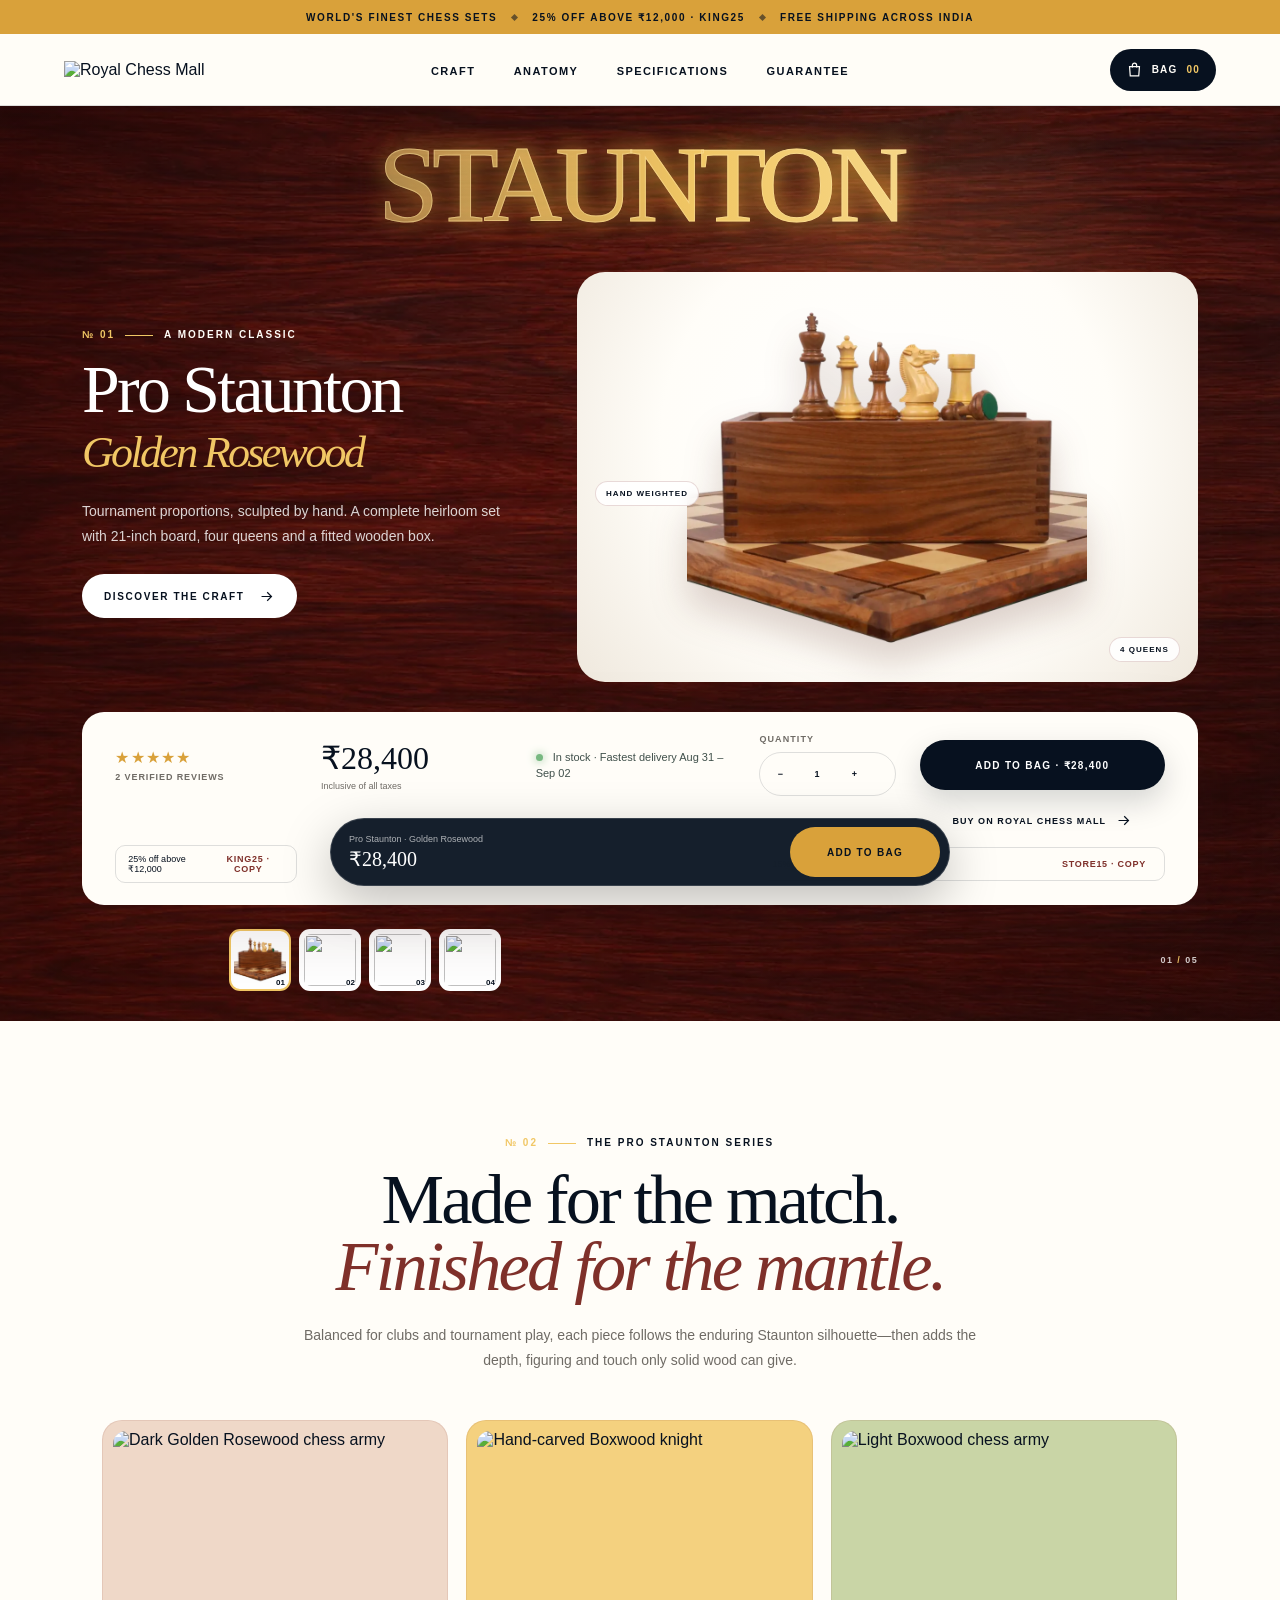
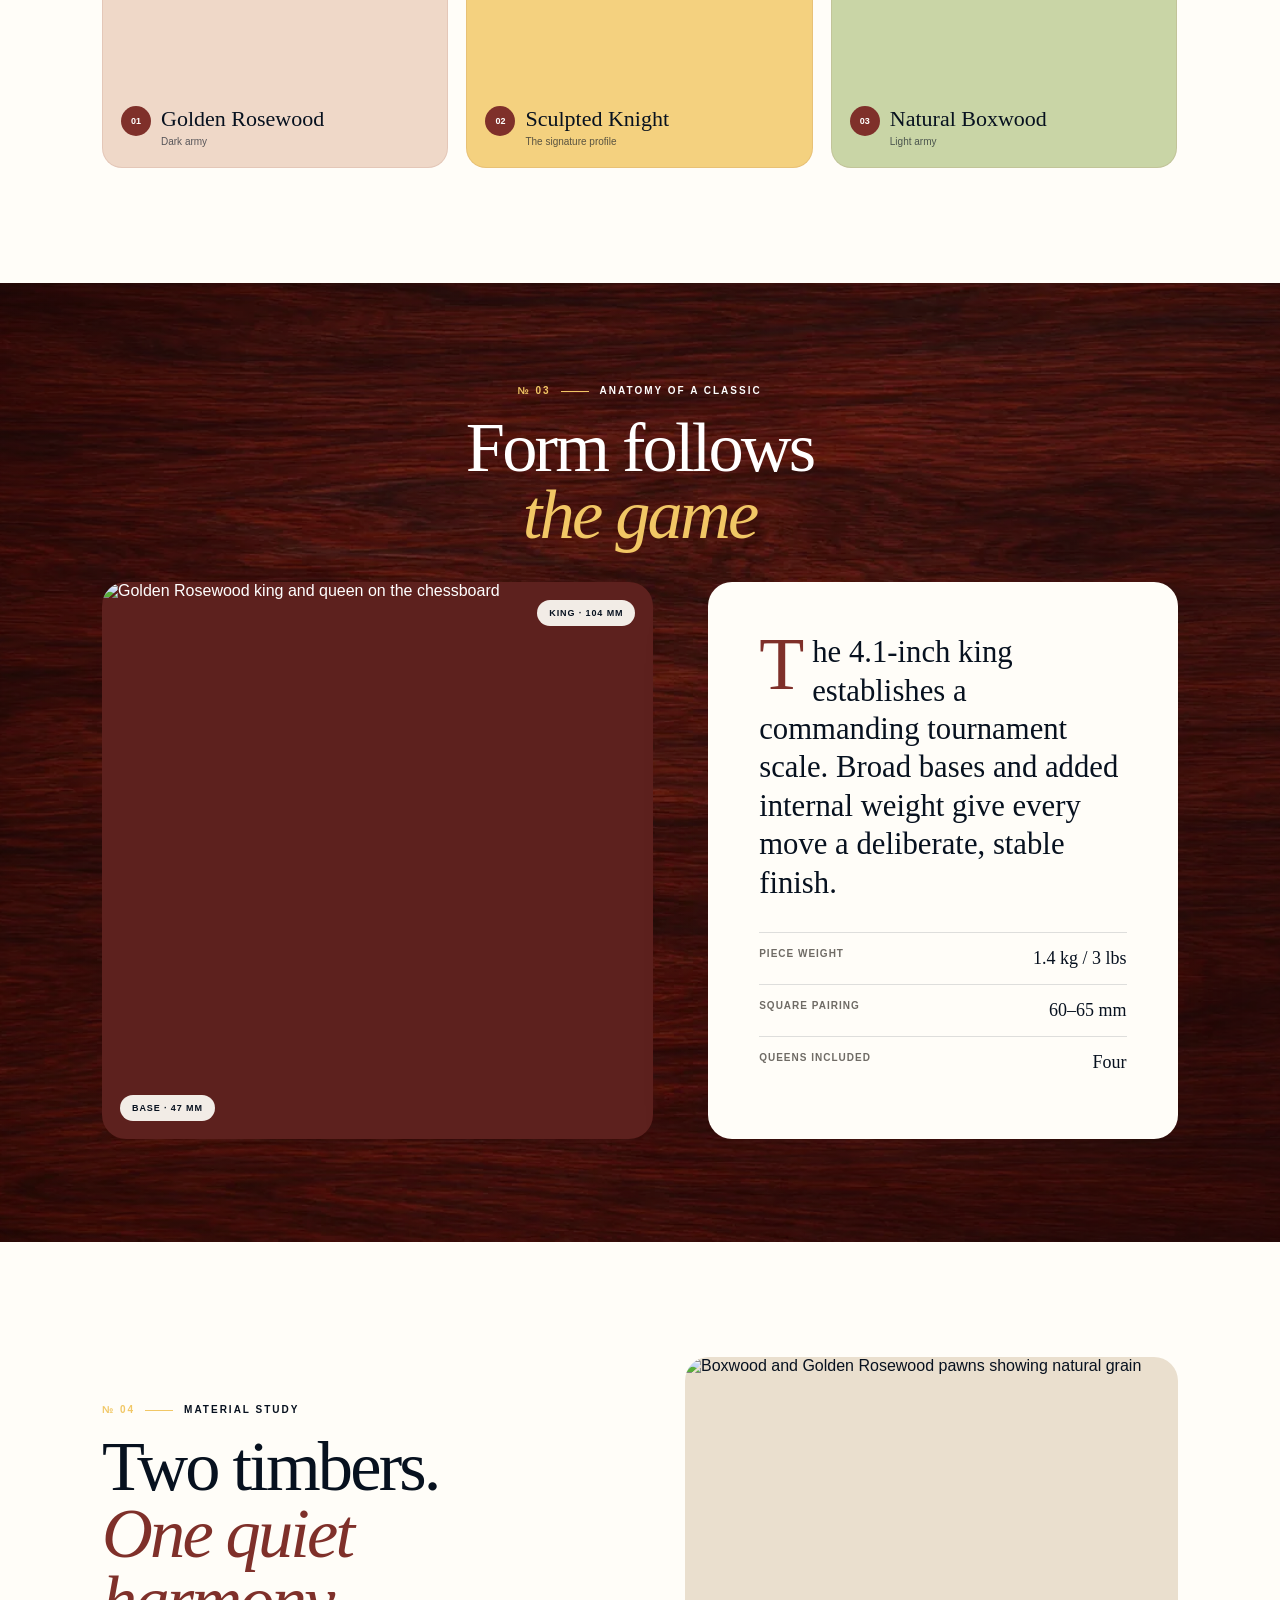
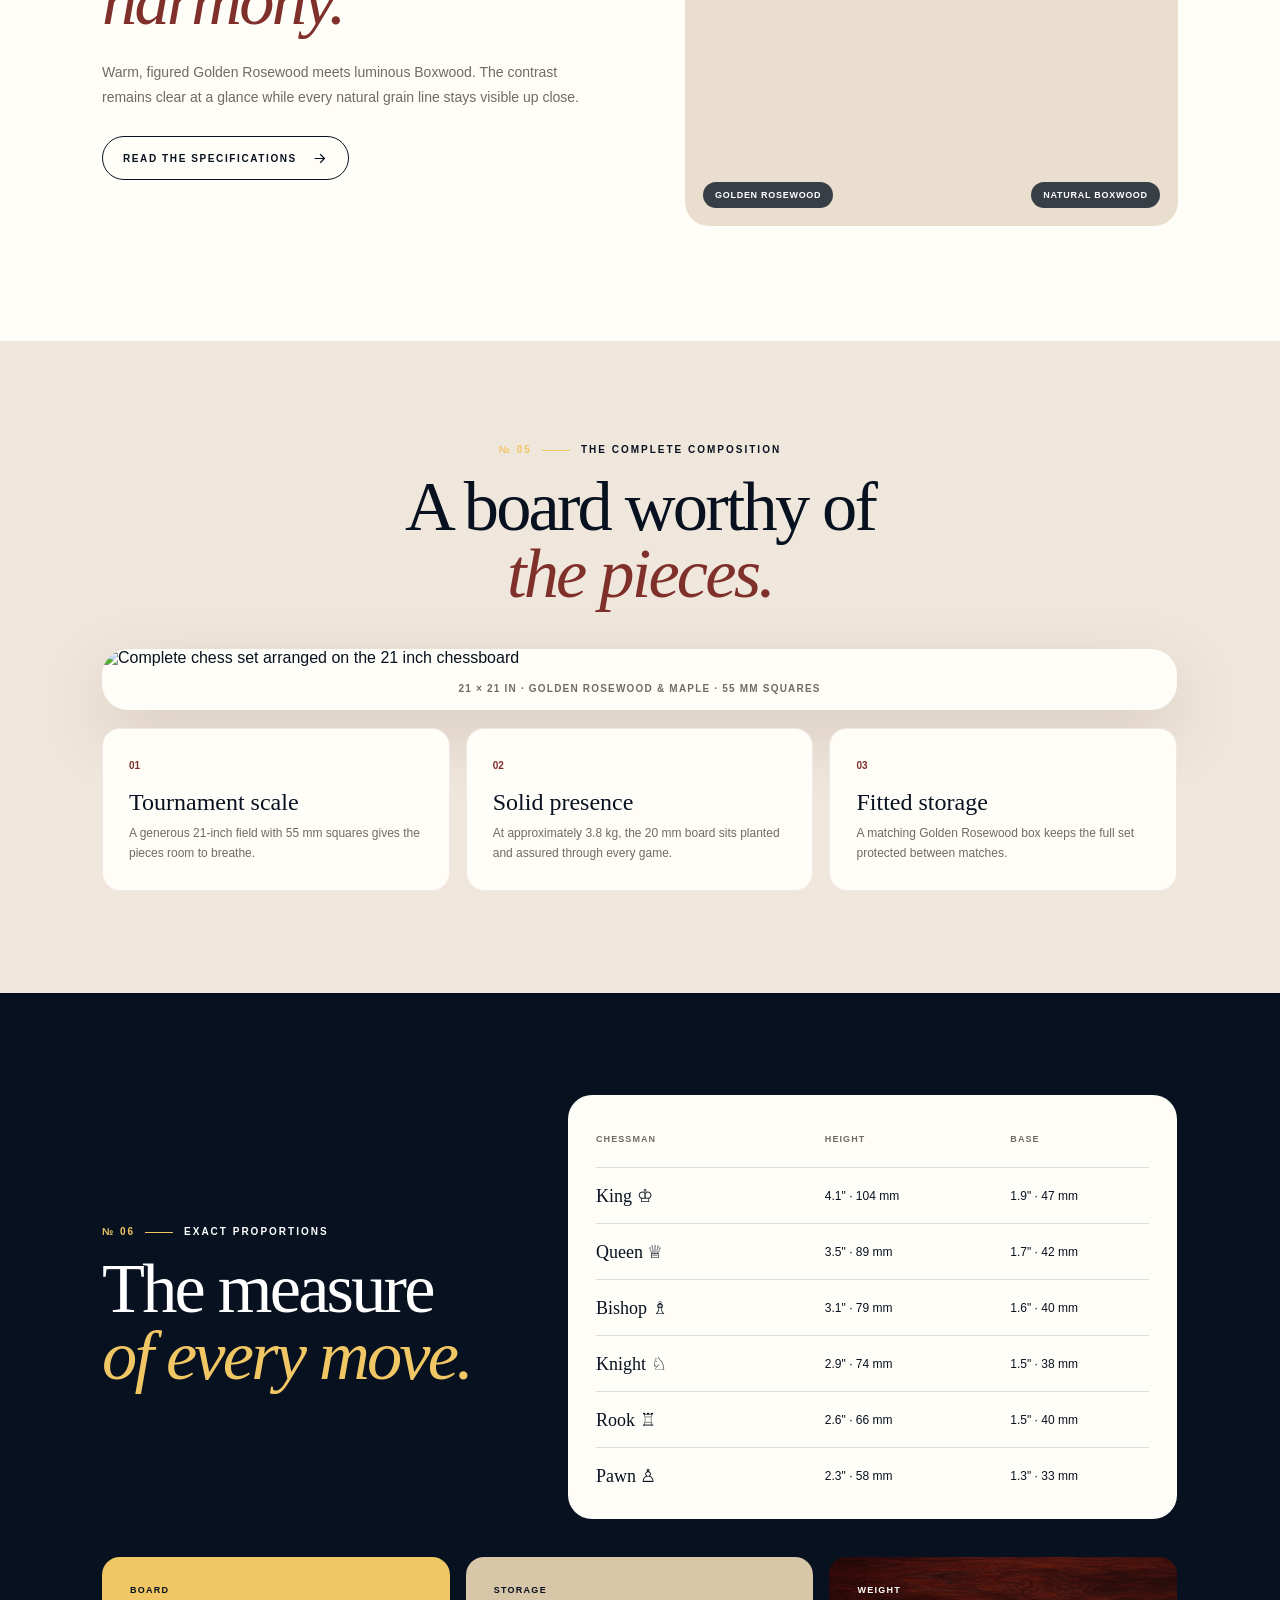
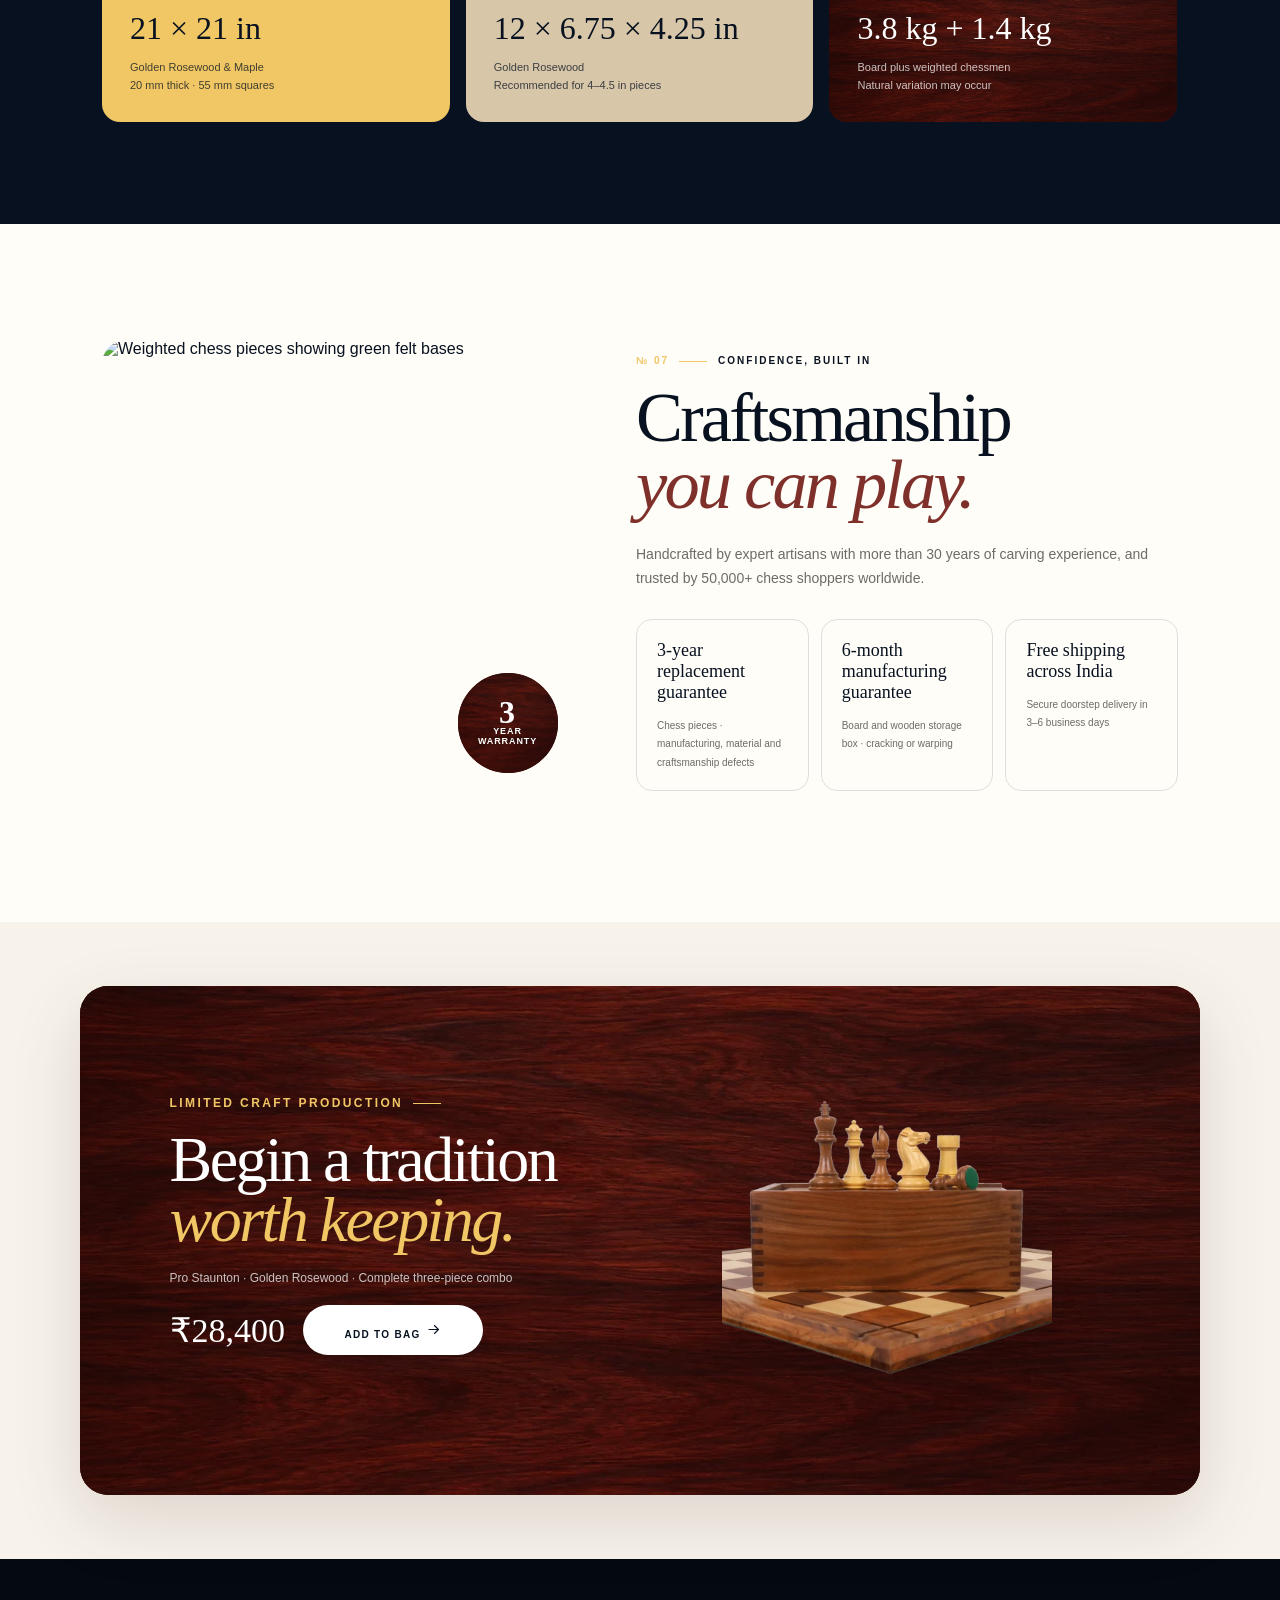
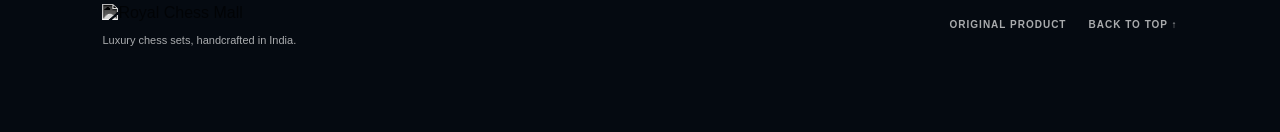
==== commit 85a2b523: "Align Staunton title and add common rosewood surfaces" ====
--- a/royal-chess-pro-staunton/index.html
+++ b/royal-chess-pro-staunton/index.html
@@ -7,7 +7,7 @@
   <meta name="description" content="Explore the 4.1-inch Pro Staunton Golden Rosewood chess set, complete with a 21-inch board and matching wooden storage box." />
   <title>Royal Chess Mall — Pro Staunton PDP</title>
   <link rel="icon" href="https://royalchessmall.in/cdn/shop/files/RCM_CM_Black_300x_without_Tagline_x320.png?v=1754475216" />
-  <link rel="stylesheet" href="./style.css?v=royal-product-redesign-5" />
+  <link rel="stylesheet" href="./style.css?v=rosewood-title-fix-6" />
 </head>
 <body><link rel="preload" as="image" href="https://royalchessmall.in/cdn/shop/files/RCM_CM_Black_300x_without_Tagline_x320.png?v=1754475216"/><link rel="preload" as="image" href="https://royalchessmall.in/cdn/shop/files/000_bcf6da76-f0d4-4659-bb63-c9f77da764b0_1800x1800.jpg?v=1757314613"/><link rel="preload" as="image" href="https://royalchessmall.in/cdn/shop/files/0_8064b6ba-6b70-450d-adad-ada65e814c35_1800x1800.jpg?v=1757314613"/><link rel="preload" as="image" href="https://royalchessmall.in/cdn/shop/files/1_e6f4eb4f-ec65-4a94-89a3-6464d44bbf40_1800x1800.jpg?v=1757314613"/><link rel="preload" as="image" href="https://royalchessmall.in/cdn/shop/files/4_9b3078ef-4e6b-4e6c-8568-b50df0fa7dc6_1800x1800.jpg?v=1757314613"/><link rel="preload" as="image" href="https://royalchessmall.in/cdn/shop/files/3_0d47ffba-3173-4c47-99a9-da5671f08fd6_1800x1800.jpg?v=1757314613"/><link rel="preload" as="image" href="https://royalchessmall.in/cdn/shop/files/7_b3a7f1d5-9c52-4dd2-b94d-40ac098f8f34_1800x1800.jpg?v=1757314613"/><link rel="preload" as="image" href="https://royalchessmall.in/cdn/shop/files/6_7d2bd206-f90f-42a3-87f0-4cb2db5abb00_1800x1800.jpg?v=1757314613"/><link rel="preload" as="image" href="https://royalchessmall.in/cdn/shop/files/20_6a907814-16fc-4e29-bf4b-9749544eee07_1800x1800.jpg?v=1757314613"/><main><section aria-label="Notifications alt+T" tabindex="-1" aria-live="polite" aria-relevant="additions text" aria-atomic="false" data-react-aria-top-layer="true"></section><div class="offer-strip"><span>World&#x27;s finest chess sets</span><span class="offer-diamond"></span><strong>25% off above ₹12,000 · KING25</strong><span class="offer-diamond"></span><span>Free shipping across India</span></div><header class="site-header"><button class="icon-button mobile-menu" aria-label="Toggle menu"><svg viewBox="0 0 24 24" aria-hidden="true"><path d="M4 7h16M4 12h16M4 17h16"></path></svg></button><a href="https://royalchessmall.in/collections/best-sellers/products/4-1-pro-staunton-weighted-wooden-chess-pieces-with-21-board-wooden-storage-box-golden-rosewood" target="_blank" rel="noreferrer" class="brand" aria-label="Royal Chess Mall home"><img src="https://royalchessmall.in/cdn/shop/files/RCM_CM_Black_300x_without_Tagline_x320.png?v=1754475216" alt="Royal Chess Mall"/></a><nav class="site-nav" aria-label="Primary navigation"><a href="#craft">Craft</a><a href="#anatomy">Anatomy</a><a href="#specifications">Specifications</a><a href="#guarantee">Guarantee</a></nav><button class="bag-button" aria-label="Bag with 0 items"><svg viewBox="0 0 24 24" aria-hidden="true"><path d="M5 8h14l-1 13H6L5 8Z"></path><path d="M9 9V6a3 3 0 0 1 6 0v3"></path></svg><span>Bag</span><b>00</b></button></header><section class="hero editorial-frame" aria-labelledby="product-title"><div class="vertical-label">Pro Staunton · Series 4.1</div><div class="hero-word" aria-hidden="true">STAUNTON</div><div class="hero-left" data-reveal="true"><p class="eyebrow"><span>№ 01</span> A modern classic</p><h1 id="product-title">Pro Staunton<em>Golden Rosewood</em></h1><p class="hero-intro">Tournament proportions, sculpted by hand. A complete heirloom set with 21-inch board, four queens and a fitted wooden box.</p><a class="text-link" href="#craft">Discover the craft <svg viewBox="0 0 24 24" aria-hidden="true"><path d="M5 12h13M13 6l6 6-6 6"></path></svg></a></div><div class="hero-stage" data-reveal="true"><div class="orbit orbit-one"></div><div class="orbit orbit-two"></div><img class="hero-product" src="./assets/product-hero.webp" alt="Complete Pro Staunton chess set, board and wooden storage box"/><div class="stage-disc"></div><div class="hero-marker marker-a">Hand weighted</div><div class="hero-marker marker-b">4 queens</div></div><aside class="buy-panel" data-reveal="true"><div class="rating-row"><span>★★★★★</span><a href="#guarantee">2 verified reviews</a></div><p class="product-kicker">Pieces · Board · Storage</p><div class="price-row"><strong>₹28,400</strong><span>Inclusive of all taxes</span></div><p class="delivery-note"><i></i> In stock · Fastest delivery Aug 31 – Sep 02</p><div class="quantity-row"><span>Quantity</span><div class="stepper" aria-label="Quantity selector"><button aria-label="Decrease quantity">−</button><output aria-live="polite">1</output><button aria-label="Increase quantity">+</button></div></div><button data-slot="button" data-variant="default" data-size="default" class="inline-flex shrink-0 items-center justify-center gap-2 rounded-md text-sm font-medium whitespace-nowrap transition-all outline-none focus-visible:border-ring focus-visible:ring-[3px] focus-visible:ring-ring/50 disabled:pointer-events-none disabled:opacity-50 aria-invalid:border-destructive aria-invalid:ring-destructive/20 dark:aria-invalid:ring-destructive/40 [&amp;_svg]:pointer-events-none [&amp;_svg]:shrink-0 [&amp;_svg:not([class*=&#x27;size-&#x27;])]:size-4 bg-primary text-primary-foreground hover:bg-primary/90 h-9 px-4 py-2 has-[&gt;svg]:px-3 add-button">Add to bag · ₹28,400</button><a class="buy-now" href="https://royalchessmall.in/collections/best-sellers/products/4-1-pro-staunton-weighted-wooden-chess-pieces-with-21-board-wooden-storage-box-golden-rosewood" target="_blank" rel="noreferrer">Buy on Royal Chess Mall <svg viewBox="0 0 24 24" aria-hidden="true"><path d="M5 12h13M13 6l6 6-6 6"></path></svg></a><div class="offer-card"><span>25% off above ₹12,000</span><button>KING25 · Copy</button></div><div class="offer-card muted"><span>15% off storewide</span><button>STORE15 · Copy</button></div></aside><div class="gallery-rail" data-reveal="true"><button class="gallery-thumb active" aria-label="View image 1" aria-pressed="true"><img src="./assets/product-hero.webp" alt=""/><span>01</span></button><button class="gallery-thumb" aria-label="View image 2" aria-pressed="false"><img src="https://royalchessmall.in/cdn/shop/files/0_8064b6ba-6b70-450d-adad-ada65e814c35_1800x1800.jpg?v=1757314613" alt=""/><span>02</span></button><button class="gallery-thumb" aria-label="View image 3" aria-pressed="false"><img src="https://royalchessmall.in/cdn/shop/files/1_e6f4eb4f-ec65-4a94-89a3-6464d44bbf40_1800x1800.jpg?v=1757314613" alt=""/><span>03</span></button><button class="gallery-thumb" aria-label="View image 4" aria-pressed="false"><img src="https://royalchessmall.in/cdn/shop/files/4_9b3078ef-4e6b-4e6c-8568-b50df0fa7dc6_1800x1800.jpg?v=1757314613" alt=""/><span>04</span></button></div><div class="hero-index">01 <span>/</span> 05</div></section><section class="statement-section editorial-frame" id="craft"><div class="vertical-label">The Art of Play</div><p class="eyebrow centered" data-reveal="true"><span>№ 02</span> The Pro Staunton Series</p><h2 data-reveal="true">Made for the match.<br/><em>Finished for the mantle.</em></h2><p class="statement-copy" data-reveal="true">Balanced for clubs and tournament play, each piece follows the enduring Staunton silhouette—then adds the depth, figuring and touch only solid wood can give.</p><div class="piece-triptych" data-reveal="true"><figure><img src="https://royalchessmall.in/cdn/shop/files/0_8064b6ba-6b70-450d-adad-ada65e814c35_1800x1800.jpg?v=1757314613" alt="Dark Golden Rosewood chess army"/><figcaption><b>01</b><span>Golden Rosewood</span><small>Dark army</small></figcaption></figure><figure class="featured"><img src="https://royalchessmall.in/cdn/shop/files/3_0d47ffba-3173-4c47-99a9-da5671f08fd6_1800x1800.jpg?v=1757314613" alt="Hand-carved Boxwood knight"/><figcaption><b>02</b><span>Sculpted Knight</span><small>The signature profile</small></figcaption></figure><figure><img src="https://royalchessmall.in/cdn/shop/files/1_e6f4eb4f-ec65-4a94-89a3-6464d44bbf40_1800x1800.jpg?v=1757314613" alt="Light Boxwood chess army"/><figcaption><b>03</b><span>Natural Boxwood</span><small>Light army</small></figcaption></figure></div></section><section class="anatomy-section editorial-frame" id="anatomy"><div class="vertical-label">Proportions · Balance</div><div class="section-title" data-reveal="true"><p class="eyebrow"><span>№ 03</span> Anatomy of a classic</p><h2>Form follows <em>the game</em></h2></div><div class="anatomy-visual" data-reveal="true"><img src="https://royalchessmall.in/cdn/shop/files/7_b3a7f1d5-9c52-4dd2-b94d-40ac098f8f34_1800x1800.jpg?v=1757314613" alt="Golden Rosewood king and queen on the chessboard"/><span class="measure measure-top">King · 104 mm</span><span class="measure measure-side">Base · 47 mm</span></div><div class="anatomy-copy" data-reveal="true"><p class="drop-cap">The 4.1-inch king establishes a commanding tournament scale. Broad bases and added internal weight give every move a deliberate, stable finish.</p><dl><div><dt>Piece weight</dt><dd>1.4 kg / 3 lbs</dd></div><div><dt>Square pairing</dt><dd>60–65 mm</dd></div><div><dt>Queens included</dt><dd>Four</dd></div></dl></div></section><section class="material-section editorial-frame"><div class="vertical-label">Material Study · 04</div><div class="material-image" data-reveal="true"><img src="https://royalchessmall.in/cdn/shop/files/6_7d2bd206-f90f-42a3-87f0-4cb2db5abb00_1800x1800.jpg?v=1757314613" alt="Boxwood and Golden Rosewood pawns showing natural grain"/><span>Golden Rosewood</span><span>Natural Boxwood</span></div><div class="material-copy" data-reveal="true"><p class="eyebrow"><span>№ 04</span> Material study</p><h2>Two timbers.<br/><em>One quiet harmony.</em></h2><p>Warm, figured Golden Rosewood meets luminous Boxwood. The contrast remains clear at a glance while every natural grain line stays visible up close.</p><a href="#specifications" class="outline-link">Read the specifications <svg viewBox="0 0 24 24" aria-hidden="true"><path d="M5 12h13M13 6l6 6-6 6"></path></svg></a></div></section><section class="board-section editorial-frame"><div class="vertical-label">Board · Storage · Play</div><div class="board-heading" data-reveal="true"><p class="eyebrow"><span>№ 05</span> The complete composition</p><h2>A board worthy of <em>the pieces.</em></h2></div><figure class="board-visual" data-reveal="true"><img src="https://royalchessmall.in/cdn/shop/files/4_9b3078ef-4e6b-4e6c-8568-b50df0fa7dc6_1800x1800.jpg?v=1757314613" alt="Complete chess set arranged on the 21 inch chessboard"/><figcaption>21 × 21 in · Golden Rosewood &amp; Maple · 55 mm squares</figcaption></figure><div class="board-notes" data-reveal="true"><article><b>01</b><h3>Tournament scale</h3><p>A generous 21-inch field with 55 mm squares gives the pieces room to breathe.</p></article><article><b>02</b><h3>Solid presence</h3><p>At approximately 3.8 kg, the 20 mm board sits planted and assured through every game.</p></article><article><b>03</b><h3>Fitted storage</h3><p>A matching Golden Rosewood box keeps the full set protected between matches.</p></article></div></section><section class="spec-section editorial-frame" id="specifications"><div class="vertical-label">Technical Register</div><div class="section-title" data-reveal="true"><p class="eyebrow"><span>№ 06</span> Exact proportions</p><h2>The measure<br/><em>of every move.</em></h2></div><div class="dimension-table" data-reveal="true"><div class="table-row table-head"><span>Chessman</span><span>Height</span><span>Base</span></div><div class="table-row"><strong>King ♔</strong><span>4.1&quot; · 104 mm</span><span>1.9&quot; · 47 mm</span></div><div class="table-row"><strong>Queen ♕</strong><span>3.5&quot; · 89 mm</span><span>1.7&quot; · 42 mm</span></div><div class="table-row"><strong>Bishop ♗</strong><span>3.1&quot; · 79 mm</span><span>1.6&quot; · 40 mm</span></div><div class="table-row"><strong>Knight ♘</strong><span>2.9&quot; · 74 mm</span><span>1.5&quot; · 38 mm</span></div><div class="table-row"><strong>Rook ♖</strong><span>2.6&quot; · 66 mm</span><span>1.5&quot; · 40 mm</span></div><div class="table-row"><strong>Pawn ♙</strong><span>2.3&quot; · 58 mm</span><span>1.3&quot; · 33 mm</span></div></div><div class="spec-cards" data-reveal="true"><article><span>Board</span><strong>21 × 21 in</strong><p>Golden Rosewood &amp; Maple<br/>20 mm thick · 55 mm squares</p></article><article><span>Storage</span><strong>12 × 6.75 × 4.25 in</strong><p>Golden Rosewood<br/>Recommended for 4–4.5 in pieces</p></article><article><span>Weight</span><strong>3.8 kg + 1.4 kg</strong><p>Board plus weighted chessmen<br/>Natural variation may occur</p></article></div></section><section class="guarantee-section editorial-frame" id="guarantee"><div class="vertical-label">Royal Chess Mall · Since 2018</div><div class="guarantee-visual" data-reveal="true"><img src="https://royalchessmall.in/cdn/shop/files/20_6a907814-16fc-4e29-bf4b-9749544eee07_1800x1800.jpg?v=1757314613" alt="Weighted chess pieces showing green felt bases"/><div class="guarantee-seal"><span>3</span> year<br/>warranty</div></div><div class="guarantee-copy" data-reveal="true"><p class="eyebrow"><span>№ 07</span> Confidence, built in</p><h2>Craftsmanship<br/><em>you can play.</em></h2><p>Handcrafted by expert artisans with more than 30 years of carving experience, and trusted by 50,000+ chess shoppers worldwide.</p><ul><li><b>3-year replacement guarantee</b><span>Chess pieces · manufacturing, material and craftsmanship defects</span></li><li><b>6-month manufacturing guarantee</b><span>Board and wooden storage box · cracking or warping</span></li><li><b>Free shipping across India</b><span>Secure doorstep delivery in 3–6 business days</span></li></ul></div></section><section class="final-cta editorial-frame" data-reveal="true"><div class="vertical-label">Your Move · 08</div><p class="eyebrow centered"><span>Limited craft production</span></p><h2>Begin a tradition<br/><em>worth keeping.</em></h2><p>Pro Staunton · Golden Rosewood · Complete three-piece combo</p><div class="final-buy-row"><strong>₹28,400</strong><button data-slot="button" data-variant="default" data-size="default" class="inline-flex shrink-0 items-center justify-center gap-2 rounded-md text-sm font-medium whitespace-nowrap transition-all outline-none focus-visible:border-ring focus-visible:ring-[3px] focus-visible:ring-ring/50 disabled:pointer-events-none disabled:opacity-50 aria-invalid:border-destructive aria-invalid:ring-destructive/20 dark:aria-invalid:ring-destructive/40 [&amp;_svg]:pointer-events-none [&amp;_svg]:shrink-0 [&amp;_svg:not([class*=&#x27;size-&#x27;])]:size-4 bg-primary text-primary-foreground hover:bg-primary/90 h-9 px-4 py-2 has-[&gt;svg]:px-3 add-button light">Add to bag <svg viewBox="0 0 24 24" aria-hidden="true"><path d="M5 12h13M13 6l6 6-6 6"></path></svg></button></div><img src="https://royalchessmall.in/cdn/shop/files/000_bcf6da76-f0d4-4659-bb63-c9f77da764b0_1800x1800.jpg?v=1757314613" alt="Complete Golden Rosewood Pro Staunton chess set"/></section><footer><img src="https://royalchessmall.in/cdn/shop/files/RCM_CM_Black_300x_without_Tagline_x320.png?v=1754475216" alt="Royal Chess Mall"/><p>Luxury chess sets, handcrafted in India.</p><div><a href="https://royalchessmall.in/collections/best-sellers/products/4-1-pro-staunton-weighted-wooden-chess-pieces-with-21-board-wooden-storage-box-golden-rosewood" target="_blank" rel="noreferrer">Original product</a><a href="#product-title">Back to top ↑</a></div></footer><div class="sticky-buy" aria-label="Sticky purchase bar"><div><small>Pro Staunton · Golden Rosewood</small><strong>₹28,400</strong></div><button data-slot="button" data-variant="default" data-size="default" class="inline-flex shrink-0 items-center justify-center gap-2 rounded-md text-sm font-medium whitespace-nowrap transition-all outline-none focus-visible:border-ring focus-visible:ring-[3px] focus-visible:ring-ring/50 disabled:pointer-events-none disabled:opacity-50 aria-invalid:border-destructive aria-invalid:ring-destructive/20 dark:aria-invalid:ring-destructive/40 [&amp;_svg]:pointer-events-none [&amp;_svg]:shrink-0 [&amp;_svg:not([class*=&#x27;size-&#x27;])]:size-4 bg-primary text-primary-foreground hover:bg-primary/90 h-9 px-4 py-2 has-[&gt;svg]:px-3 add-button">Add to bag</button></div></main><script src="./app.js"></script></body>
 </html>
--- a/royal-chess-pro-staunton/style.css
+++ b/royal-chess-pro-staunton/style.css
@@ -10,6 +10,7 @@
   --paper: #fffdf8;
   --muted: #6f6b65;
   --line: rgba(7, 17, 31, .13);
+  --rosewood-image: url('./assets/rosewood-common-v1.webp');
   --radius: 22px;
   --shadow: 0 24px 70px rgba(61, 25, 18, .14);
   --display: Georgia, 'Times New Roman', serif;
@@ -120,24 +121,30 @@
 .hero {
   isolation: isolate;
   min-height: 690px;
-  padding: clamp(54px, 6vw, 88px) clamp(26px, 6.4vw, 100px) 30px;
+  padding: clamp(150px, 13vw, 184px) clamp(26px, 6.4vw, 100px) 30px;
   display: grid;
   grid-template-columns: minmax(270px, .82fr) minmax(440px, 1.18fr);
   grid-template-areas: 'left stage' 'buy buy' 'gallery index';
   column-gap: clamp(34px, 5vw, 82px);
   row-gap: 24px;
   color: var(--paper);
-  background: linear-gradient(120deg, var(--mahogany-deep), var(--mahogany) 38%, var(--rosewood) 63%, #6f2823);
-  background-size: 260% 260%;
-  animation: royalGradient 16s ease-in-out infinite;
+  background: #4d1715;
 }
 .hero::before {
+  content: '';
+  position: absolute;
+  z-index: -2;
+  inset: -8%;
+  background: var(--rosewood-image) center / cover no-repeat;
+  animation: rosewoodZoom 18s ease-in-out infinite alternate;
+  will-change: transform;
+}
+.hero::after {
   content: '';
   position: absolute;
   z-index: -1;
   inset: 0;
-  opacity: .32;
-  background: radial-gradient(circle at 71% 27%, rgba(255,216,124,.32), transparent 24%), radial-gradient(circle at 15% 85%, rgba(14,25,41,.5), transparent 35%);
+  background: radial-gradient(circle at 71% 27%, rgba(255,216,124,.18), transparent 26%), linear-gradient(120deg, rgba(42,8,8,.58), rgba(104,27,23,.23) 52%, rgba(37,8,8,.54));
 }
 .hero-left { grid-area: left; align-self: center; position: relative; z-index: 3; max-width: 520px; padding-bottom: 8px; }
 .hero-left h1 { font-size: clamp(52px, 5.3vw, 83px); color: #fff; }
@@ -199,8 +206,9 @@
   position: absolute;
   z-index: 1;
   top: 30px;
-  right: 4vw;
-  width: 63%;
+  left: 50%;
+  width: calc(100% - 12vw);
+  transform: translateX(-50%);
   text-align: center;
   color: transparent;
   background: linear-gradient(90deg, rgba(255,255,255,.12), var(--gold-light), #fff3c6, var(--gold-light), rgba(255,255,255,.12));
@@ -209,9 +217,10 @@
   background-clip: text;
   -webkit-text-stroke: 1px rgba(255,230,162,.48);
   font-family: var(--display);
-  font-size: clamp(70px, 9.2vw, 150px);
-  line-height: 1;
+  font-size: clamp(72px, 8.5vw, 126px);
+  line-height: .9;
   letter-spacing: -.06em;
+  white-space: nowrap;
   filter: drop-shadow(0 0 11px rgba(255,193,67,.65)) drop-shadow(0 0 24px rgba(255,183,44,.25));
   animation: titleShine 5.5s linear infinite;
 }
@@ -294,15 +303,37 @@
 
 /* Split story panel */
 .anatomy-section {
+  isolation: isolate;
   padding: clamp(76px, 8vw, 120px) clamp(24px, 8vw, 130px);
   display: grid;
   grid-template-columns: 1.08fr .92fr;
   grid-template-areas: 'title title' 'visual copy';
   gap: 34px 54px;
   color: #fff;
-  background: linear-gradient(125deg, #6a2420, #9e4433 48%, #792922);
-  background-size: 220% 220%;
-  animation: royalGradient 18s ease infinite reverse;
+  background: #4d1715;
+}
+.anatomy-section::before,
+.final-cta::before,
+.spec-cards article:nth-child(3)::before,
+.guarantee-seal::before {
+  content: '';
+  position: absolute;
+  z-index: -2;
+  inset: -8%;
+  background: var(--rosewood-image) center / cover no-repeat;
+  animation: rosewoodZoom 18s ease-in-out infinite alternate;
+  will-change: transform;
+}
+.anatomy-section::after,
+.final-cta::after,
+.spec-cards article:nth-child(3)::after,
+.guarantee-seal::after {
+  content: '';
+  position: absolute;
+  z-index: -1;
+  inset: 0;
+  background: linear-gradient(120deg, rgba(35,6,6,.45), rgba(115,31,24,.12), rgba(35,6,6,.5));
+  pointer-events: none;
 }
 .anatomy-section .section-title { grid-area: title; text-align: center; }
 .anatomy-section .section-title .eyebrow { justify-content: center; }
@@ -368,7 +399,7 @@
 .spec-cards { grid-area: cards; display: grid; grid-template-columns: repeat(3, 1fr); gap: 16px; }
 .spec-cards article { padding: 28px; color: var(--ink); background: var(--gold-light); border-radius: 18px; }
 .spec-cards article:nth-child(2) { background: #d8c6a9; }
-.spec-cards article:nth-child(3) { color: #fff; background: var(--mahogany); }
+.spec-cards article:nth-child(3) { isolation: isolate; position: relative; overflow: hidden; color: #fff; background: #4d1715; }
 .spec-cards span { display: block; margin-bottom: 15px; font-size: 9px; font-weight: 850; letter-spacing: .14em; text-transform: uppercase; }
 .spec-cards strong { font-family: var(--display); font-size: clamp(24px, 2.5vw, 38px); font-weight: 500; }
 .spec-cards p { margin: 12px 0 0; font-size: 11px; line-height: 1.6; opacity: .75; }
@@ -383,7 +414,7 @@
 }
 .guarantee-visual { position: relative; }
 .guarantee-visual img { width: 100%; aspect-ratio: .95; object-fit: cover; border-radius: 24px; }
-.guarantee-seal { position: absolute; right: -18px; bottom: 28px; width: 112px; height: 112px; display: grid; place-content: center; text-align: center; color: #fff; background: var(--mahogany); border: 6px solid var(--paper); border-radius: 50%; font-size: 9px; font-weight: 800; letter-spacing: .1em; text-transform: uppercase; }
+.guarantee-seal { isolation: isolate; position: absolute; right: -18px; bottom: 28px; width: 112px; height: 112px; display: grid; place-content: center; overflow: hidden; text-align: center; color: #fff; background: #4d1715; border: 6px solid var(--paper); border-radius: 50%; font-size: 9px; font-weight: 800; letter-spacing: .1em; text-transform: uppercase; }
 .guarantee-seal span { font-family: var(--display); font-size: 32px; line-height: .8; }
 .guarantee-copy h2 em { color: var(--mahogany); }
 .guarantee-copy > p:not(.eyebrow) { margin: 24px 0 28px; color: var(--muted); font-size: 14px; line-height: 1.75; }
@@ -393,6 +424,7 @@
 .guarantee-copy li span { color: var(--muted); font-size: 10px; line-height: 1.55; }
 
 .final-cta {
+  isolation: isolate;
   margin: clamp(24px, 5vw, 70px) auto;
   width: min(1120px, calc(100% - 48px));
   min-height: 460px;
@@ -401,9 +433,7 @@
   grid-template-columns: 1.05fr .95fr;
   align-content: center;
   color: #fff;
-  background: linear-gradient(120deg, var(--mahogany-deep), var(--mahogany), var(--rosewood));
-  background-size: 220% 220%;
-  animation: royalGradient 18s ease infinite;
+  background: #4d1715;
   border-radius: 28px;
   box-shadow: var(--shadow);
 }
@@ -456,6 +486,7 @@
 .piece-triptych.is-visible > :nth-child(3), .board-notes.is-visible > :nth-child(3), .spec-cards.is-visible > :nth-child(3), .guarantee-copy.is-visible li:nth-child(3) { animation-delay: .2s; }
 
 @keyframes royalGradient { 0%,100% { background-position: 0% 50%; } 50% { background-position: 100% 50%; } }
+@keyframes rosewoodZoom { from { transform: scale(1.02); } to { transform: scale(1.14); } }
 @keyframes titleShine { to { background-position: -220% 0; } }
 @keyframes heroArrival { from { opacity: 0; transform: scale(.9); } to { opacity: 1; transform: scale(1); } }
 @keyframes cardReveal { from { opacity: 0; transform: translateY(18px); } to { opacity: 1; transform: translateY(0); } }
@@ -492,11 +523,11 @@
   .site-nav a:last-child { border-bottom: 0; }
   .site-nav a::after { display: none; }
 
-  .hero { min-height: 0; padding: 46px 18px 28px; grid-template-columns: minmax(0, 1fr); grid-template-areas: 'left' 'stage' 'gallery' 'buy' 'index'; gap: 20px; }
+  .hero { min-height: 0; padding: 112px 18px 28px; grid-template-columns: minmax(0, 1fr); grid-template-areas: 'left' 'stage' 'gallery' 'buy' 'index'; gap: 20px; }
   .hero-left { max-width: none; text-align: left; }
   .hero-left h1 { font-size: clamp(46px, 14vw, 65px); }
   .hero-intro { margin: 20px 0 22px; font-size: 13px; line-height: 1.65; }
-  .hero-word { top: 26px; right: -2%; width: 104%; font-size: clamp(56px, 19vw, 92px); opacity: .42; }
+  .hero-word { top: 28px; left: 50%; width: calc(100% - 24px); font-size: clamp(43px, 16vw, 64px); line-height: .9; letter-spacing: -.07em; opacity: .72; transform: translateX(-50%); }
   .hero-stage { min-height: 0; aspect-ratio: 1 / .92; border-radius: 22px; }
   .hero-product { width: 100%; height: auto; max-height: 430px; padding: 6px; object-fit: contain; animation: none; }
   .hero-marker { font-size: 7px; }
